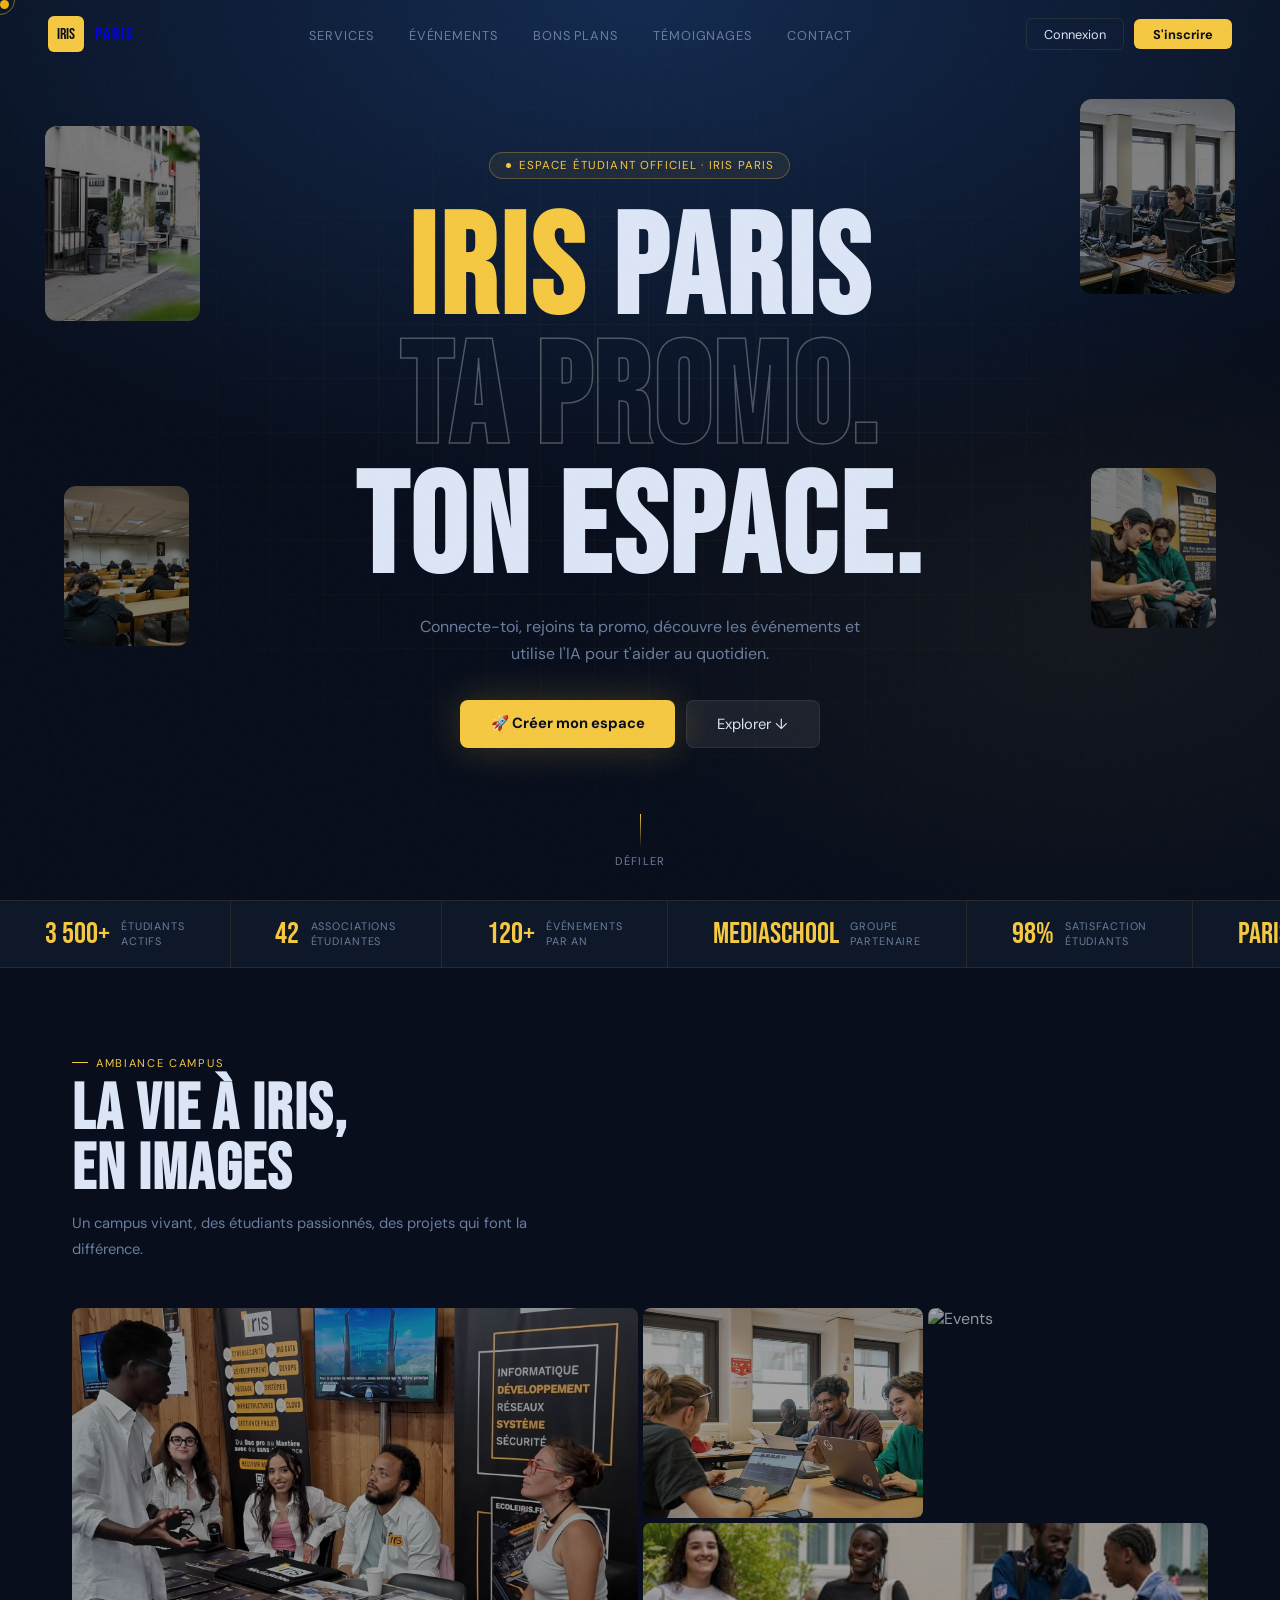
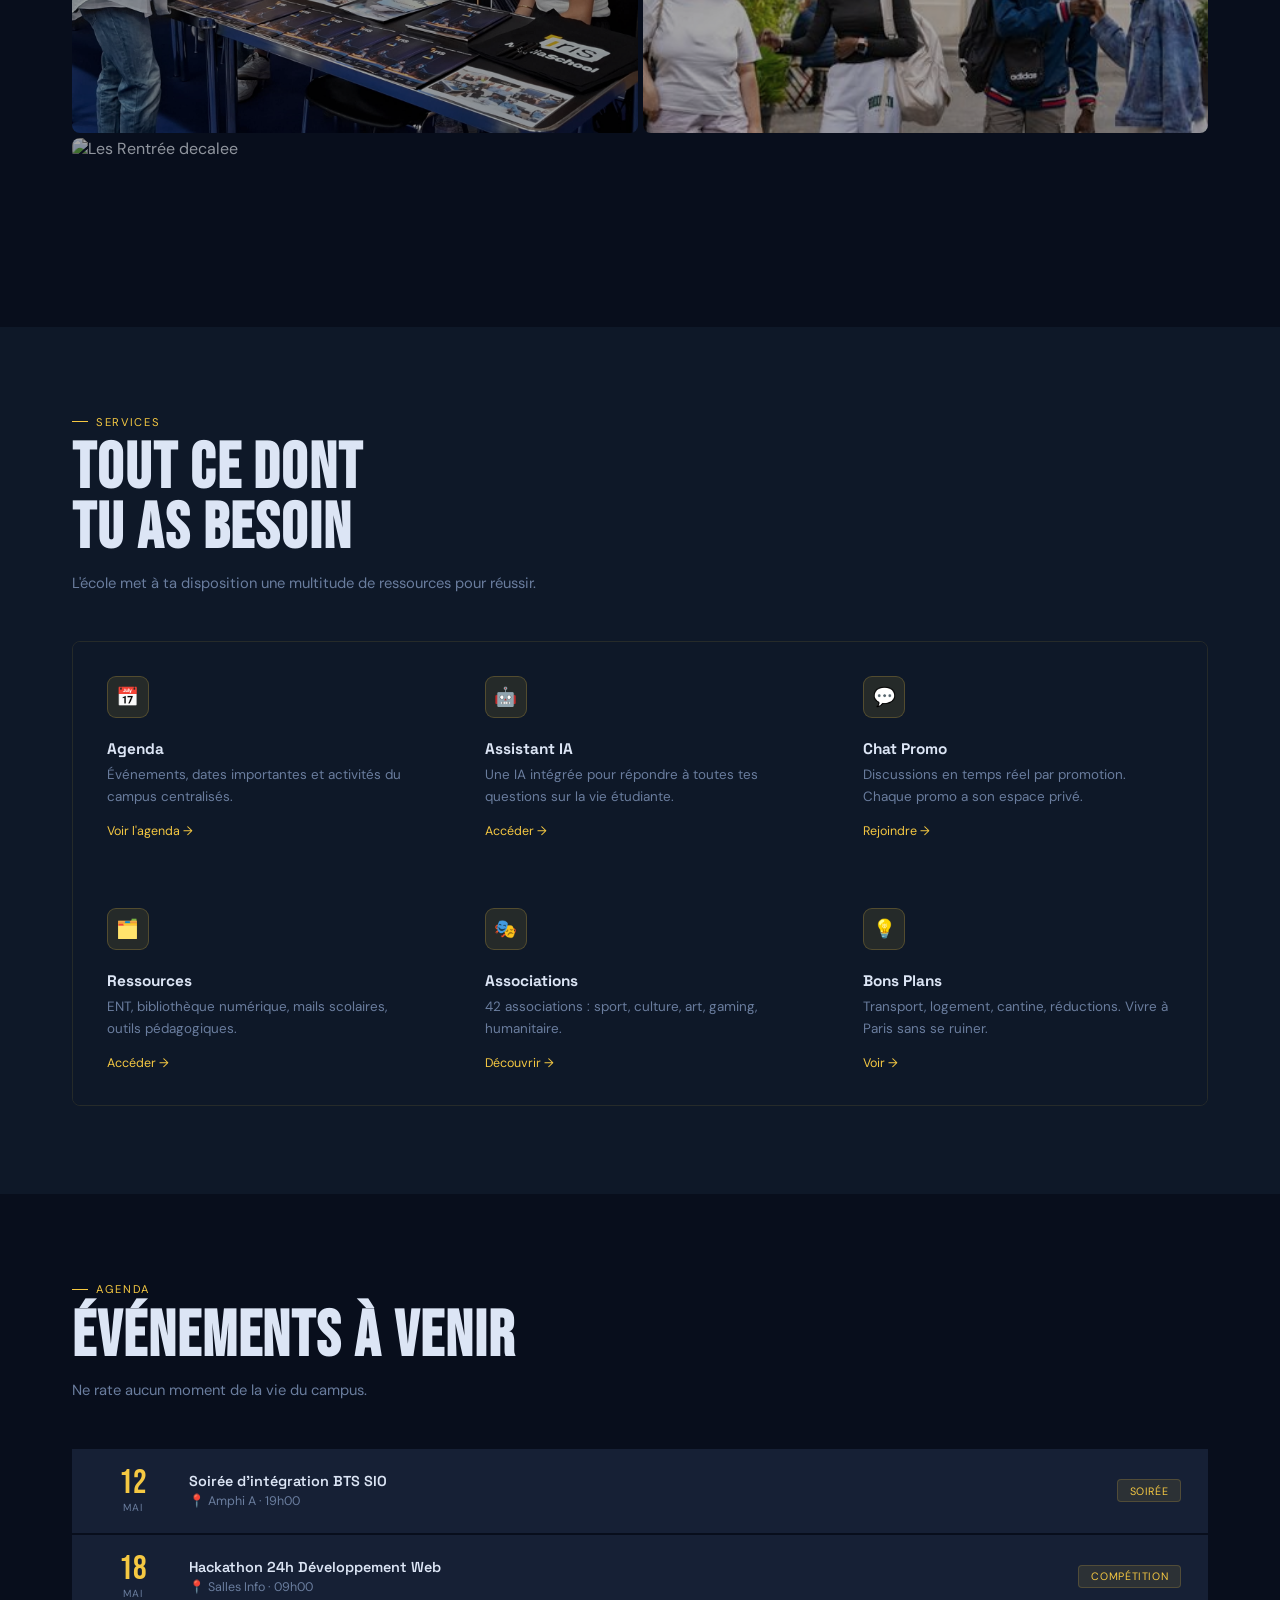
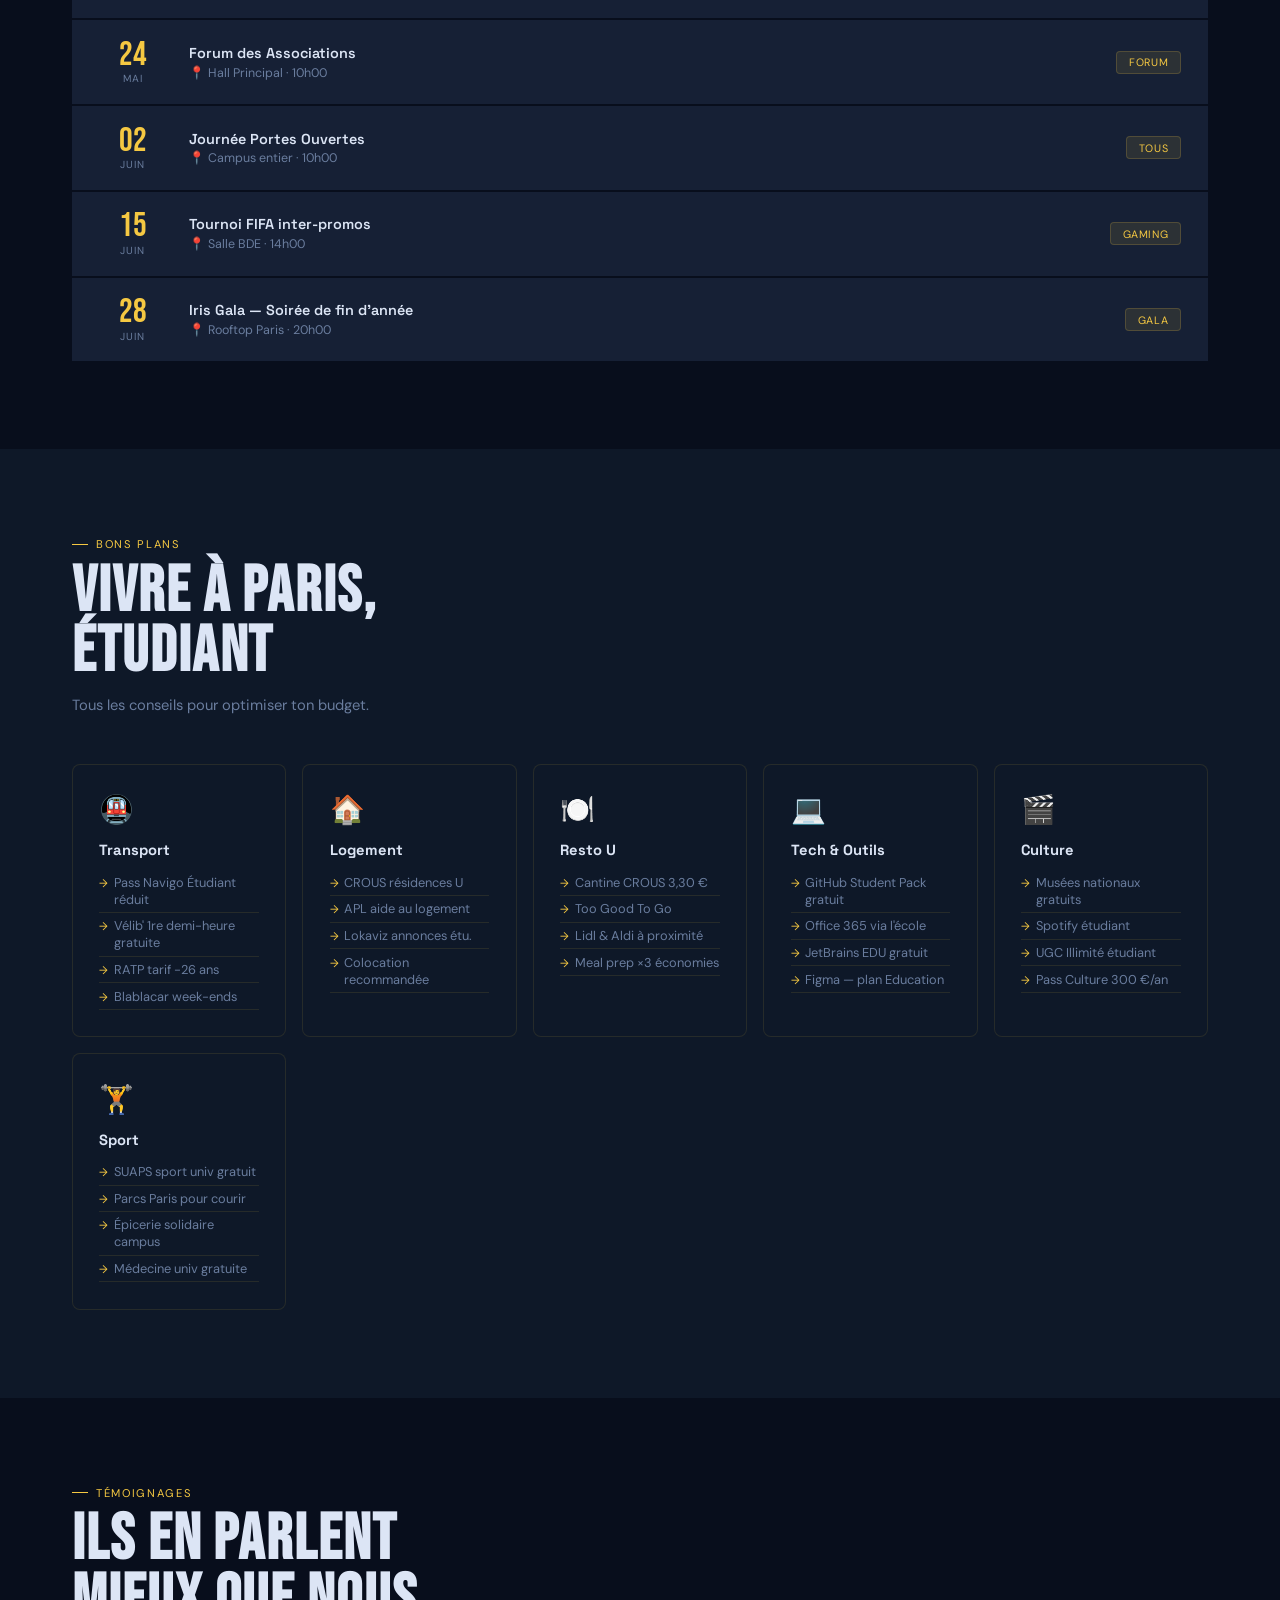
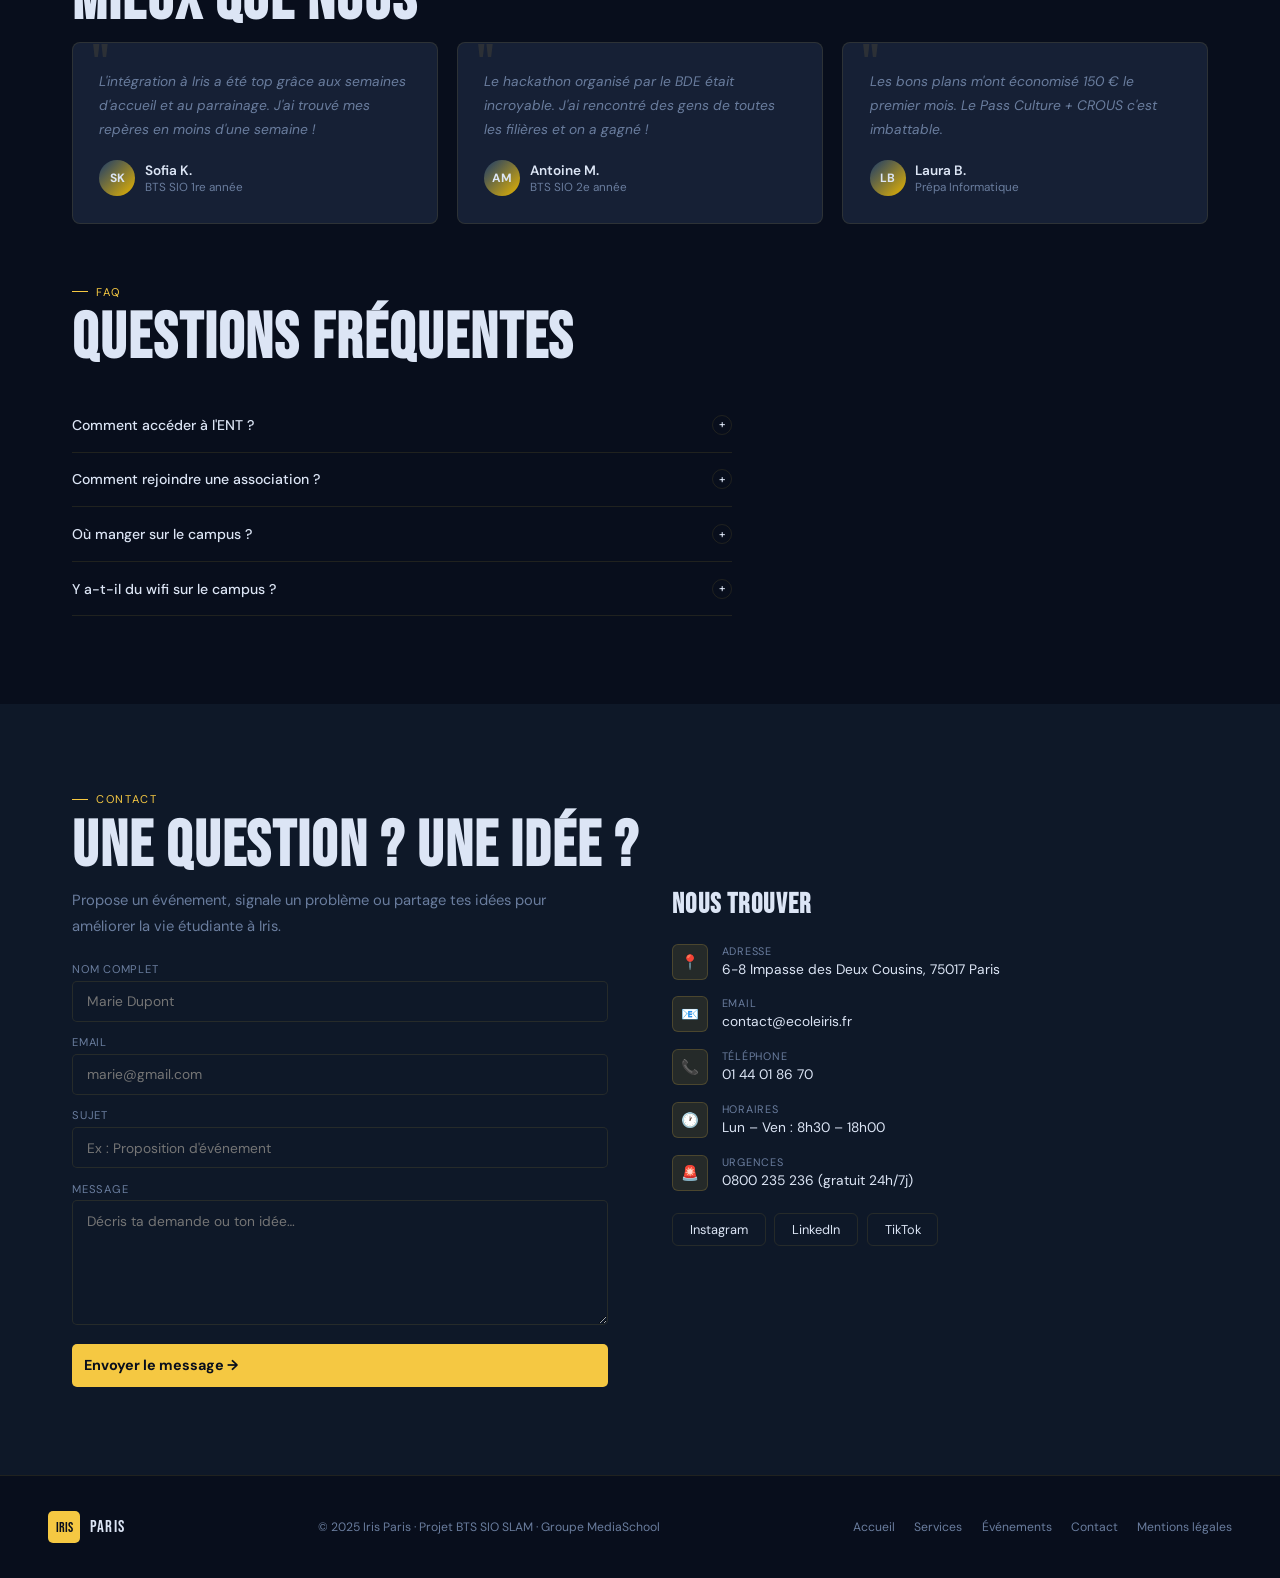
==== index.html @ 8892518f "Remove MSFT_CLIENT_ID from configuration Removed Microsoft client ID placeholder from configuration." ====
<!DOCTYPE html>
<html lang="fr" data-theme="dark" data-accent="gold">
<head>
<meta charset="UTF-8">
<meta name="viewport" content="width=device-width, initial-scale=1.0">
<title>Iris Paris — Espace Étudiant</title>

<!-- ════════════════════════════════════════════════════════ -->
<script>
const CFG = {
  GOOGLE_CLIENT_ID: "1078633759355-s6viom7b660f0in755erpadkfg4p4mt0.apps.googleusercontent.com",
  MSFT_CLIENT_ID:   "",
  FB_API_KEY:       "AIzaSyCEMsVLWTDFHQB6dtDYm2qC1K3Q6XdFkd0",
  FB_AUTH_DOMAIN:   "iris-paris-hub.firebaseapp.com",
  FB_DB_URL:        "https://iris-paris-hub-default-rtdb.europe-west1.firebasedatabase.app",
  FB_PROJECT_ID:    "iris-paris-hub",
  FB_APP_ID:        "1:199364662600:web:6777f655a6bdda31c34f7d",
  CONTACT_EMAIL:    "marcdmr79@gmail.com",    // ← destinataire du formulaire de contact
  ANTHROPIC_KEY:    "",                        // ← clé API Claude (optionnel, pour l'IA)
};
</script>

<!-- ════ POLICES ════ -->
<link rel="preconnect" href="https://fonts.googleapis.com">
<link href="https://fonts.googleapis.com/css2?family=DM+Sans:ital,wght@0,300;0,400;0,500;0,700;1,400&family=Bebas+Neue&family=Space+Grotesk:wght@400;500;700&display=swap" rel="stylesheet">

<!-- ════ LIBRAIRIES TIERCES ════ -->
<!-- Google Identity Services : connexion Google OAuth réelle -->
<script src="https://accounts.google.com/gsi/client" async defer></script>
<!-- Microsoft MSAL : connexion Microsoft / MediaSchool réelle -->
<script src="https://cdn.jsdelivr.net/npm/@azure/msal-browser@3.27.0/lib/msal-browser.min.js"></script>

<!-- ════ FIREBASE — Chat temps réel ════
  On importe Firebase en module ES6.
  Si FB_DB_URL n'est pas configuré, le chat bascule
  automatiquement sur localStorage (multi-onglets). -->
<script type="module">
import { initializeApp }   from "https://www.gstatic.com/firebasejs/11.0.2/firebase-app.js";
import { getDatabase, ref, push, onValue, serverTimestamp, query, limitToLast, orderByChild }
                           from "https://www.gstatic.com/firebasejs/11.0.2/firebase-database.js";
try {
  const app = initializeApp({
    apiKey: CFG.FB_API_KEY, authDomain: CFG.FB_AUTH_DOMAIN,
    databaseURL: CFG.FB_DB_URL, projectId: CFG.FB_PROJECT_ID, appId: CFG.FB_APP_ID,
  });
  const db = getDatabase(app);
  // Exposer les fonctions Firebase au JS global (non-module)
  window._fbReady = true;
  window._fbPush  = (room, data) => push(ref(db, `chat/${room}`), { ...data, ts: serverTimestamp() });
  window._fbListen = (room, cb) => {
    const q = query(ref(db, `chat/${room}`), orderByChild('ts'), limitToLast(80));
    onValue(q, snap => { const msgs=[]; snap.forEach(c=>msgs.push({id:c.key,...c.val()})); cb(msgs); });
  };
} catch(e) {
  // Firebase non configuré → mode local silencieux
  window._fbReady = false;
}
</script>

<style>
/* ══════════════════════════════════════════════════════════
   VARIABLES CSS — Système de thèmes
   data-theme="dark|light"  sur <html>
   data-accent="gold|blue|teal" sur <html>
══════════════════════════════════════════════════════════ */
:root {
  /* Couleurs de structure (thème sombre par défaut — couleurs Iris) */
  --bg:    #080E1C;  /* Fond principal   */
  --bg2:   #0E1828;  /* Fond cartes      */
  --bg3:   #162035;  /* Fond inputs      */
  --bg4:   #1D2A42;  /* Hover léger      */
  --blue:  #1A3A6B;  /* Bleu Iris        */
  --text:  #DCE5F5;  /* Texte principal  */
  --muted: #6A7D9E;  /* Texte secondaire */
  --bord:  rgba(245,200,66,.1);   /* Bordure discrète */
  --bord2: rgba(245,200,66,.22);  /* Bordure active   */
  --glass: rgba(255,255,255,.035);
  --gl2:   rgba(255,255,255,.07);
  --red:   #F04444;
  --green: #29C76F;
  --R:     8px;  /* border-radius standard */
  /* Accent selon data-accent */
  --ac:   #F5C842;   /* or  */
  --ac2:  #E8B500;   /* or foncé */
  --acl:  #FDE97A;   /* or clair */
}
/* Thème clair */
[data-theme="light"] {
  --bg:    #F5F7FC;
  --bg2:   #FFFFFF;
  --bg3:   #EEF1F8;
  --bg4:   #E4E8F3;
  --blue:  #2A5BA5;
  --text:  #1A2340;
  --muted: #6B7594;
  --bord:  rgba(42,91,165,.12);
  --bord2: rgba(42,91,165,.28);
  --glass: rgba(0,0,0,.03);
  --gl2:   rgba(0,0,0,.06);
}
/* Accent bleu */
[data-accent="blue"]  { --ac:#378ADD; --ac2:#185FA5; --acl:#85B7EB; }
/* Accent teal */
[data-accent="teal"]  { --ac:#1D9E75; --ac2:#0F6E56; --acl:#5DCAA5; }

/* ── Reset & base ── */
*, *::before, *::after { margin:0; padding:0; box-sizing:border-box; }
html { scroll-behavior:smooth; }
body { font-family:'DM Sans',sans-serif; background:var(--bg); color:var(--text);
       overflow-x:hidden; cursor:none; transition:background .35s, color .35s; }

/* ── Curseur personnalisé ── */
#cur  { width:9px; height:9px; background:var(--ac); border-radius:50%;
        position:fixed; top:0; left:0; pointer-events:none; z-index:9999; mix-blend-mode:difference; }
#curR { width:30px; height:30px; border:1px solid rgba(245,200,66,.45); border-radius:50%;
        position:fixed; top:0; left:0; pointer-events:none; z-index:9998;
        transition:transform .35s cubic-bezier(.23,1,.32,1); }

/* ── Overlay bruit de fond (effet texture) ── */
body::after { content:''; position:fixed; inset:0; opacity:.5; pointer-events:none; z-index:9990;
  background:url("data:image/svg+xml,%3Csvg viewBox='0 0 256 256' xmlns='http://www.w3.org/2000/svg'%3E%3Cfilter id='n'%3E%3CfeTurbulence type='fractalNoise' baseFrequency='.85' numOctaves='4' stitchTiles='stitch'/%3E%3C/filter%3E%3Crect width='100%25' height='100%25' filter='url(%23n)' opacity='.022'/%3E%3C/svg%3E"); }

/* ── Loader de démarrage ── */
#loader { position:fixed; inset:0; background:var(--bg); z-index:8500;
  display:flex; flex-direction:column; align-items:center; justify-content:center; gap:1.5rem;
  transition:opacity .5s, visibility .5s; }
#loader.out { opacity:0; visibility:hidden; }
.ld-brand { display:flex; align-items:center; gap:.85rem; }
.ld-box  { width:52px; height:52px; background:var(--ac); border-radius:10px;
  display:flex; align-items:center; justify-content:center;
  font-family:'Bebas Neue',sans-serif; font-size:1.5rem; color:var(--bg); letter-spacing:.04em; }
.ld-name { font-family:'Bebas Neue',sans-serif; font-size:2.2rem; letter-spacing:.1em; }
.ld-bar  { width:200px; height:2px; background:rgba(255,255,255,.08); border-radius:2px; overflow:hidden; }
.ld-fill { height:100%; background:linear-gradient(90deg,var(--ac2),var(--acl)); border-radius:2px; width:0; }
.ld-pct  { font-size:.72rem; color:var(--muted); letter-spacing:.1em; }

/* ── Toast (notification temporaire en bas à droite) ── */
#toast { position:fixed; bottom:1.75rem; right:1.75rem; background:var(--bg2);
  border:1px solid var(--bord2); border-radius:var(--R); padding:.8rem 1.2rem;
  font-size:.84rem; z-index:9500; transform:translateY(16px); opacity:0;
  transition:all .3s; pointer-events:none; max-width:320px; line-height:1.4; }
#toast.show { opacity:1; transform:translateY(0); }

/* ── Navigation fixe ── */
nav { position:fixed; top:0; left:0; right:0; z-index:400;
  padding:1rem 3rem; display:flex; align-items:center; justify-content:space-between;
  transition:background .35s, border-color .35s; border-bottom:1px solid transparent; }
nav.scrolled { background:rgba(8,14,28,.92); backdrop-filter:blur(20px); border-color:var(--bord); }
[data-theme="light"] nav.scrolled { background:rgba(245,247,252,.92); }
.nav-brand { display:flex; align-items:center; gap:.7rem; text-decoration:none; }
.nav-logo  { width:36px; height:36px; background:var(--ac); border-radius:6px;
  display:flex; align-items:center; justify-content:center;
  font-family:'Bebas Neue',sans-serif; font-size:1rem; color:var(--bg); transition:transform .2s; }
.nav-brand:hover .nav-logo { transform:rotate(-4deg) scale(1.08); }
.nav-school { font-family:'Bebas Neue',sans-serif; font-size:1.15rem; letter-spacing:.1em; }
.nav-links  { display:flex; gap:2.2rem; list-style:none; }
.nav-links a { font-size:.8rem; letter-spacing:.07em; text-transform:uppercase; color:var(--muted);
  text-decoration:none; transition:color .2s; position:relative; }
.nav-links a::after { content:''; position:absolute; bottom:-3px; left:0; right:0;
  height:1px; background:var(--ac); transform:scaleX(0); transition:transform .25s; }
.nav-links a:hover { color:var(--text); }
.nav-links a:hover::after { transform:scaleX(1); }
.nav-acts { display:flex; gap:.6rem; align-items:center; }

/* ── Boutons réutilisables ── */
.btn-ghost { padding:.42rem 1.05rem; border:1px solid var(--bord); border-radius:6px;
  background:transparent; color:var(--text); font-size:.8rem; cursor:none; transition:all .22s;
  text-decoration:none; font-family:'DM Sans',sans-serif; display:inline-flex; align-items:center; gap:.35rem; }
.btn-ghost:hover { border-color:var(--ac); color:var(--ac); }
.btn-ac { padding:.42rem 1.2rem; border-radius:6px; background:var(--ac); color:var(--bg);
  font-size:.8rem; font-weight:700; border:none; cursor:none; transition:all .22s;
  text-decoration:none; font-family:'DM Sans',sans-serif; display:inline-flex; align-items:center; }
.btn-ac:hover { background:var(--acl); transform:translateY(-1px); }
.burger { display:none; flex-direction:column; gap:4px; cursor:none; background:none; border:none; }
.burger span { width:22px; height:1.5px; background:var(--text); display:block; transition:.3s; }

/* ── Menu mobile (hamburger) ── */
.mob-menu { position:fixed; inset:0; background:var(--bg2); z-index:300;
  display:flex; flex-direction:column; align-items:center; justify-content:center; gap:1.8rem;
  transform:translateX(100%); transition:transform .4s cubic-bezier(.23,1,.32,1); }
.mob-menu.open { transform:translateX(0); }
.mob-menu a { font-family:'Bebas Neue',sans-serif; font-size:2.5rem; letter-spacing:.05em;
  text-decoration:none; color:var(--text); transition:color .2s; }
.mob-menu a:hover { color:var(--ac); }

/* ════════════════════════════════════════════
   HERO — Section d'accueil principale
════════════════════════════════════════════ */
#hero { min-height:100vh; display:flex; align-items:center; justify-content:center;
  text-align:center; position:relative; overflow:hidden; padding:0 2rem; }
.hero-bg { position:absolute; inset:0;
  background:radial-gradient(ellipse 70% 55% at 50% 0%, rgba(26,58,107,.65), transparent),
             radial-gradient(ellipse 40% 35% at 85% 70%, rgba(245,200,66,.05), transparent); }
.hero-grid { position:absolute; inset:0;
  background-image:linear-gradient(rgba(245,200,66,.035) 1px,transparent 1px),
                   linear-gradient(90deg,rgba(245,200,66,.035) 1px,transparent 1px);
  background-size:54px 54px;
  mask-image:radial-gradient(ellipse at center,black 25%,transparent 72%); }
/* Photos décoratives flottantes (coins) */
.hero-fp { position:absolute; inset:0; pointer-events:none; overflow:hidden; }
.hp { position:absolute; border-radius:12px; overflow:hidden; opacity:0; animation:fadeUp .9s ease forwards; }
.hp img { width:100%; height:100%; object-fit:cover; filter:brightness(.5) saturate(.75); }
.hp-1{width:155px;height:195px;top:14%;left:3.5%;transform:rotate(-4deg);animation-delay:.5s}
.hp-2{width:125px;height:160px;top:54%;left:5%;transform:rotate(3deg);animation-delay:.7s}
.hp-3{width:155px;height:195px;top:11%;right:3.5%;transform:rotate(4deg);animation-delay:.6s}
.hp-4{width:125px;height:160px;top:52%;right:5%;transform:rotate(-3deg);animation-delay:.8s}
.hero-inner { position:relative; z-index:2; }
.hero-badge { display:inline-flex; align-items:center; gap:.5rem; padding:.33rem .95rem;
  border:1px solid rgba(245,200,66,.28); border-radius:100px; font-size:.72rem; letter-spacing:.1em;
  text-transform:uppercase; color:var(--ac); background:rgba(245,200,66,.07); margin-bottom:1.7rem;
  animation:fadeUp .7s ease both; }
.hb-dot { width:5px; height:5px; border-radius:50%; background:var(--ac); animation:blink 2s infinite; }
@keyframes blink { 0%,100%{opacity:1}50%{opacity:.2} }
/* Titre Bebas Neue géant */
h1.ht { font-family:'Bebas Neue',sans-serif; font-size:clamp(4.5rem,11vw,9.5rem);
  line-height:.92; letter-spacing:.025em; color:var(--text); margin-bottom:1.1rem;
  animation:fadeUp .7s .12s ease both; }
h1.ht .gold    { color:var(--ac); }
h1.ht .outline { -webkit-text-stroke:1.5px rgba(255,255,255,.28); color:transparent; }
.hero-sub { font-size:1rem; color:var(--muted); max-width:460px; margin:0 auto 2rem;
  line-height:1.72; animation:fadeUp .7s .24s ease both; }
.hero-ctas { display:flex; gap:.7rem; justify-content:center; flex-wrap:wrap;
  animation:fadeUp .7s .36s ease both; }
.hc-main { padding:.82rem 1.9rem; border-radius:var(--R); background:var(--ac); color:var(--bg);
  font-weight:700; font-size:.92rem; border:none; cursor:none; transition:all .28s;
  text-decoration:none; font-family:'DM Sans',sans-serif; box-shadow:0 0 38px rgba(245,200,66,.22); }
.hc-main:hover { background:var(--acl); transform:translateY(-2px); box-shadow:0 0 55px rgba(245,200,66,.38); }
.hc-sec  { padding:.82rem 1.9rem; border-radius:var(--R); background:var(--gl2);
  border:1px solid var(--gl2); color:var(--text); font-size:.92rem; cursor:none;
  transition:all .28s; text-decoration:none; font-family:'DM Sans',sans-serif; backdrop-filter:blur(8px); }
.hc-sec:hover { border-color:var(--ac); color:var(--ac); transform:translateY(-2px); }
/* Indicateur de défilement animé */
.scroll-hint { position:absolute; bottom:2rem; display:flex; flex-direction:column;
  align-items:center; gap:.4rem; color:var(--muted); font-size:.7rem; letter-spacing:.1em;
  text-transform:uppercase; animation:fadeUp 1s .9s ease both; }
.sh-line { width:1px; height:34px; background:linear-gradient(to bottom,var(--ac),transparent);
  animation:sline 2s infinite; }
@keyframes sline{0%{transform:scaleY(0);transform-origin:top}50%{transform:scaleY(1);transform-origin:top}51%{transform-origin:bottom}100%{transform:scaleY(0);transform-origin:bottom}}
@keyframes fadeUp{from{opacity:0;transform:translateY(22px)}to{opacity:1;transform:translateY(0)}}

/* ── Défilement de stats (marquee) ── */
.marq-wrap { border-top:1px solid var(--bord); border-bottom:1px solid var(--bord);
  background:var(--bg2); overflow:hidden; }
.marq-track { display:flex; animation:marq 24s linear infinite; }
.marq-track:hover { animation-play-state:paused; }
.mi { display:flex; align-items:center; gap:.7rem; padding:1.1rem 2.8rem;
  border-right:1px solid var(--bord); flex-shrink:0; white-space:nowrap; }
.mi-num   { font-family:'Bebas Neue',sans-serif; font-size:1.9rem; color:var(--ac); line-height:1; }
.mi-label { font-size:.68rem; text-transform:uppercase; letter-spacing:.08em; color:var(--muted); line-height:1.35; }
@keyframes marq { from{transform:translateX(0)} to{transform:translateX(-50%)} }

/* ════════════════════════════════════════════
   SECTIONS PUBLIQUES (landing page)
════════════════════════════════════════════ */
section { position:relative; }
.si { max-width:1200px; margin:0 auto; padding:5.5rem 2rem; }
.sl  { font-size:.7rem; letter-spacing:.15em; text-transform:uppercase; color:var(--ac);
  margin-bottom:.65rem; display:flex; align-items:center; gap:.5rem; }
.sl::before { content:''; width:16px; height:1px; background:var(--ac); }
h2.st { font-family:'Bebas Neue',sans-serif; font-size:clamp(2.5rem,5vw,4.2rem);
  letter-spacing:.03em; color:var(--text); line-height:.94; margin-bottom:.7rem; }
.sd { color:var(--muted); font-size:.92rem; line-height:1.75; max-width:510px; margin-bottom:2.8rem; }

/* Animation au scroll : les éléments apparaissent de bas en haut */
.reveal { opacity:0; transform:translateY(24px); transition:opacity .6s ease,transform .6s ease; }
.reveal.in { opacity:1; transform:none; }

/* ── Grille de photos (5 images en CSS Grid asymétrique) ── */
.photos-g { display:grid; grid-template-columns:repeat(4,1fr); grid-template-rows:210px 210px; gap:5px; margin-bottom:5rem; }
.pg { overflow:hidden; border-radius:var(--R); position:relative; }
.pg img { width:100%; height:100%; object-fit:cover; transition:transform .55s ease;
  filter:brightness(.65) saturate(.85); }
.pg:hover img { transform:scale(1.06); filter:brightness(.8) saturate(1); }
.pg:nth-child(1) { grid-column:span 2; grid-row:span 2; }  /* Grande photo en haut à gauche */
.pg:nth-child(4) { grid-column:span 2; }
.pg-ov { position:absolute; inset:0; background:linear-gradient(to top,rgba(8,14,28,.82),transparent);
  display:flex; align-items:flex-end; padding:.9rem; opacity:0; transition:opacity .3s; }
.pg:hover .pg-ov { opacity:1; }
.pg-ov span { font-size:.76rem; font-weight:500; color:var(--ac); }

/* ── Cards de services (grille 3×2) ── */
.cards-g { display:grid; grid-template-columns:repeat(3,1fr); gap:1px; border:1px solid var(--bord); border-radius:var(--R); overflow:hidden; }
.fc { background:var(--bg2); padding:2.1rem; position:relative; overflow:hidden; cursor:none; transition:background .28s; }
/* Effet de lumière qui suit la souris */
.fc::before { content:''; position:absolute; inset:0;
  background:radial-gradient(circle at var(--mx,50%) var(--my,50%),rgba(245,200,66,.07),transparent 52%);
  opacity:0; transition:opacity .4s; }
.fc:hover::before { opacity:1; }
.fc:hover { background:var(--bg3); }
.fc-ico   { width:42px; height:42px; border-radius:9px; background:rgba(245,200,66,.1);
  border:1px solid rgba(245,200,66,.22); display:flex; align-items:center; justify-content:center;
  font-size:1.15rem; margin-bottom:1.3rem; }
.fc-title { font-family:'Space Grotesk',sans-serif; font-weight:700; font-size:.96rem; margin-bottom:.4rem; }
.fc-desc  { font-size:.84rem; color:var(--muted); line-height:1.65; }
.fc-lnk   { display:inline-flex; align-items:center; gap:.3rem; margin-top:.9rem;
  font-size:.78rem; color:var(--ac); text-decoration:none; transition:gap .18s; }
.fc-lnk:hover { gap:.55rem; }

/* ── Liste d'événements ── */
.events-list { display:flex; flex-direction:column; gap:2px; }
.ev { display:grid; grid-template-columns:68px 1fr auto; align-items:center; gap:1.4rem;
  padding:1.1rem 1.6rem; background:var(--bg3); border:1px solid transparent; cursor:none; transition:all .28s; }
.ev:hover { border-color:var(--bord2); transform:translateX(4px); background:rgba(26,58,107,.22); }
.ev-day  { font-family:'Bebas Neue',sans-serif; font-size:2.1rem; color:var(--ac); line-height:1; text-align:center; }
.ev-mo   { font-size:.64rem; text-transform:uppercase; letter-spacing:.1em; color:var(--muted); text-align:center; }
.ev-title { font-family:'Space Grotesk',sans-serif; font-weight:600; font-size:.9rem; margin-bottom:.18rem; }
.ev-loc  { font-size:.78rem; color:var(--muted); }
.ev-badge { padding:.22rem .75rem; border-radius:4px; font-size:.67rem; letter-spacing:.06em;
  text-transform:uppercase; background:rgba(245,200,66,.1); color:var(--ac); border:1px solid rgba(245,200,66,.18); }

/* ── Bons plans (6 cartes) ── */
.plans-g { display:grid; grid-template-columns:repeat(auto-fit,minmax(195px,1fr)); gap:1rem; }
.pc { padding:1.65rem; background:var(--bg2); border:1px solid var(--bord);
  border-radius:var(--R); transition:transform .28s,border-color .28s; cursor:none; }
.pc:hover { transform:translateY(-4px); border-color:var(--bord2); }
.pc-e  { font-size:1.75rem; margin-bottom:.8rem; }
.pc-t  { font-family:'Space Grotesk',sans-serif; font-weight:700; margin-bottom:.65rem; font-size:.92rem; }
.pc-li { list-style:none; }
.pc-li li { font-size:.8rem; color:var(--muted); padding:.27rem 0;
  border-bottom:1px solid var(--bord); display:flex; gap:.35rem; }
.pc-li li::before { content:'→'; color:var(--ac); font-size:.7rem; margin-top:2px; }

/* ── Témoignages ── */
.tg { display:grid; grid-template-columns:repeat(auto-fit,minmax(275px,1fr)); gap:1.2rem; }
.tc { padding:1.65rem; background:var(--bg3); border:1px solid var(--bord);
  border-radius:var(--R); transition:transform .28s,border-color .28s; cursor:none; position:relative; }
.tc:hover { transform:translateY(-4px); border-color:var(--bord2); }
.tc-q  { font-size:3.5rem; font-family:'Bebas Neue',sans-serif; color:rgba(245,200,66,.1);
  position:absolute; top:-.2rem; left:1.1rem; line-height:1; }
.tc-txt { font-size:.86rem; color:var(--muted); line-height:1.75; margin-bottom:1.2rem; font-style:italic; }
.tc-au  { display:flex; align-items:center; gap:.6rem; }
.ta-av  { width:36px; height:36px; border-radius:50%;
  background:linear-gradient(135deg,var(--blue),var(--ac2));
  display:flex; align-items:center; justify-content:center; font-size:.75rem; font-weight:700; }
.ta-nm  { font-weight:600; font-size:.85rem; }
.ta-ro  { font-size:.73rem; color:var(--muted); }

/* ── FAQ (accordéon) ── */
.faq-l { max-width:660px; }
.fq    { border-bottom:1px solid var(--bord); }
.fq-q  { display:flex; justify-content:space-between; align-items:center; padding:1.05rem 0;
  font-size:.88rem; font-weight:500; cursor:none; transition:color .2s; }
.fq-q:hover { color:var(--ac); }
.fq-i  { width:20px; height:20px; border-radius:50%; border:1px solid var(--bord);
  display:flex; align-items:center; justify-content:center; font-size:.72rem;
  transition:transform .3s,background .3s,border-color .3s; flex-shrink:0; }
.fq.open .fq-i { transform:rotate(45deg); background:var(--ac); border-color:var(--ac); color:var(--bg); }
.fq-a  { font-size:.83rem; color:var(--muted); line-height:1.7; max-height:0; overflow:hidden;
  transition:max-height .38s ease, padding .38s; }
.fq.open .fq-a { max-height:200px; padding-bottom:1.05rem; }

/* ── Formulaire de contact ── */
.cg { display:grid; grid-template-columns:1fr 1fr; gap:4rem; align-items:start; }
.cf { display:flex; flex-direction:column; gap:.85rem; }
.ff label { font-size:.7rem; letter-spacing:.07em; text-transform:uppercase; color:var(--muted); display:block; margin-bottom:.3rem; }
.ff input,.ff textarea { width:100%; padding:.65rem .88rem;
  background:var(--bg2); border:1px solid var(--bord); border-radius:5px;
  color:var(--text); font-size:.86rem; font-family:'DM Sans',sans-serif; outline:none;
  transition:border-color .22s; }
.ff input:focus,.ff textarea:focus { border-color:var(--ac); }
.ff textarea { resize:vertical; min-height:125px; }
.ci h3 { font-family:'Bebas Neue',sans-serif; font-size:1.75rem; letter-spacing:.05em; margin-bottom:1.4rem; }
.ii { display:flex; gap:.85rem; align-items:flex-start; margin-bottom:1.05rem; }
.ii-ico { width:36px; height:36px; background:rgba(245,200,66,.1); border:1px solid rgba(245,200,66,.18);
  border-radius:6px; display:flex; align-items:center; justify-content:center; flex-shrink:0; font-size:.9rem; }
.ii small { font-size:.68rem; text-transform:uppercase; letter-spacing:.07em; color:var(--muted); display:block; }
.ii span  { font-size:.86rem; }

/* ── Footer ── */
footer { background:var(--bg); border-top:1px solid var(--bord);
  padding:2.2rem 3rem; display:flex; flex-wrap:wrap; gap:1rem;
  align-items:center; justify-content:space-between; }
.ft-brand { display:flex; align-items:center; gap:.6rem; }
.ft-logo  { width:32px; height:32px; background:var(--ac); border-radius:5px;
  display:flex; align-items:center; justify-content:center;
  font-family:'Bebas Neue',sans-serif; font-size:.9rem; color:var(--bg); }
.ft-name  { font-family:'Bebas Neue',sans-serif; letter-spacing:.08em; font-size:1.05rem; }
footer p  { font-size:.76rem; color:var(--muted); }
.ft-links { display:flex; gap:1.2rem; flex-wrap:wrap; }
.ft-links a { font-size:.76rem; color:var(--muted); text-decoration:none; transition:color .2s; }
.ft-links a:hover { color:var(--ac); }

/* ════════════════════════════════════════════
   MODAL D'AUTHENTIFICATION
════════════════════════════════════════════ */
.modal-ov { position:fixed; inset:0; background:rgba(5,9,18,.88); backdrop-filter:blur(22px);
  z-index:700; display:flex; align-items:center; justify-content:center;
  opacity:0; pointer-events:none; transition:opacity .32s; padding:1rem; }
.modal-ov.active { opacity:1; pointer-events:all; }
.modal { background:var(--bg2); border:1px solid var(--bord); width:min(488px,100%);
  border-radius:10px; position:relative; overflow:hidden;
  transform:translateY(26px) scale(.97); transition:transform .38s cubic-bezier(.23,1,.32,1); }
.modal-ov.active .modal { transform:none; }
/* Lueur décorative dorée en fond du modal */
.modal-glow { position:absolute; top:-110px; right:-110px; width:260px; height:260px;
  border-radius:50%; background:radial-gradient(circle,rgba(245,200,66,.1),transparent 65%); pointer-events:none; }
.modal-hd { padding:1.85rem 1.85rem 0; position:relative; }
.modal-brand { display:flex; align-items:center; gap:.55rem; margin-bottom:1.4rem; }
.modal-logo-b { width:30px; height:30px; background:var(--ac); border-radius:5px;
  display:flex; align-items:center; justify-content:center;
  font-family:'Bebas Neue',sans-serif; font-size:.88rem; color:var(--bg); }
.modal-sn { font-family:'Bebas Neue',sans-serif; font-size:.98rem; letter-spacing:.1em; }
.modal-close { position:absolute; top:1.1rem; right:1.1rem; width:26px; height:26px;
  border-radius:50%; background:var(--gl2); border:1px solid var(--bord);
  color:var(--muted); font-size:.8rem; cursor:none; display:flex; align-items:center; justify-content:center; transition:all .2s; }
.modal-close:hover { color:var(--text); }
.modal-ttl { font-family:'Bebas Neue',sans-serif; font-size:2.1rem; letter-spacing:.04em; margin-bottom:.2rem; }
.modal-sub { font-size:.82rem; color:var(--muted); }
/* Onglets Connexion / Inscription */
.modal-tabs { display:flex; gap:3px; margin:1.4rem 0 0; background:rgba(255,255,255,.03); padding:3px; border-radius:6px; }
.tab-b { flex:1; padding:.42rem; border-radius:5px; border:none; font-size:.8rem;
  font-family:'DM Sans',sans-serif; cursor:none; transition:all .28s; color:var(--muted); background:transparent; font-weight:500; }
.tab-b.act { background:var(--ac); color:var(--bg); font-weight:700; }
.modal-bd { padding:1.4rem 1.85rem 1.85rem; }
/* Boutons de connexion sociale (Google, Microsoft) */
.s-btn { width:100%; padding:.65rem; border:1px solid var(--bord); border-radius:5px;
  background:transparent; color:var(--text); font-size:.83rem; font-family:'DM Sans',sans-serif;
  cursor:none; transition:all .22s; display:flex; align-items:center; justify-content:center;
  gap:.5rem; margin-bottom:.5rem; }
.s-btn:hover { border-color:var(--bord2); background:var(--gl2); }
.s-btn svg { width:16px; height:16px; }
/* Séparateur "ou" */
.divider { text-align:center; color:var(--muted); font-size:.76rem; margin:.85rem 0; position:relative; }
.divider::before,.divider::after { content:''; position:absolute; top:50%; width:37%; height:1px; background:var(--bord); }
.divider::before{left:0} .divider::after{right:0}
/* Champs du formulaire d'auth */
.mff { margin-bottom:1.05rem; }
.mff label { font-size:.69rem; letter-spacing:.06em; text-transform:uppercase; color:var(--muted); display:block; margin-bottom:.3rem; }
.mff input,.mff select { width:100%; padding:.64rem .88rem;
  background:var(--bg3); border:1px solid var(--bord); border-radius:5px;
  color:var(--text); font-size:.86rem; font-family:'DM Sans',sans-serif; outline:none;
  transition:border-color .22s, box-shadow .22s; -webkit-appearance:none; }
.mff input:focus,.mff select:focus { border-color:var(--ac); box-shadow:0 0 0 3px rgba(245,200,66,.07); }
.pw-wrap { position:relative; }
.pw-wrap input { padding-right:2.7rem; }
.pw-tog { position:absolute; right:.7rem; top:50%; transform:translateY(-50%);
  background:none; border:none; color:var(--muted); cursor:none; font-size:.8rem; }
.mff-2 { display:grid; grid-template-columns:1fr 1fr; gap:.7rem; }
.ferr { color:var(--red); font-size:.73rem; margin-top:.28rem; display:none; }
/* Bouton de soumission du formulaire */
.btn-sub { width:100%; padding:.76rem; background:var(--ac); border:none; color:var(--bg);
  font-size:.9rem; font-family:'DM Sans',sans-serif; font-weight:700; border-radius:5px;
  cursor:none; transition:all .28s; margin-top:.6rem; }
.btn-sub:hover { background:var(--acl); transform:translateY(-1px); }
/* Écran de succès après inscription/connexion */
.suc-ov { display:none; text-align:center; padding:2.2rem; }
.suc-ico { font-size:2.4rem; margin-bottom:.65rem; }
.suc-ov h3 { font-family:'Bebas Neue',sans-serif; font-size:1.9rem; letter-spacing:.04em; margin-bottom:.3rem; }
.suc-ov p  { font-size:.86rem; color:var(--muted); }

/* ════════════════════════════════════════════
   DASHBOARD — Espace étudiant connecté
════════════════════════════════════════════ */
#dash { display:none; position:fixed; inset:0; background:var(--bg); z-index:600; overflow:hidden; }
/* Layout sidebar + contenu principal */
.dl  { display:grid; grid-template-columns:252px 1fr; height:100vh; }

/* ── Sidebar (navigation latérale) ── */
.ds  { background:var(--bg2); border-right:1px solid var(--bord);
  display:flex; flex-direction:column; padding:1.4rem 0; overflow-y:auto; }
.ds-brand { display:flex; align-items:center; gap:.65rem; padding:0 1.15rem 1.4rem;
  border-bottom:1px solid var(--bord); margin-bottom:.9rem; }
.ds-logo  { width:32px; height:32px; background:var(--ac); border-radius:6px;
  display:flex; align-items:center; justify-content:center;
  font-family:'Bebas Neue',sans-serif; font-size:.9rem; color:var(--bg); }
.ds-nm    { font-family:'Bebas Neue',sans-serif; font-size:1.05rem; letter-spacing:.08em; }
/* Widget utilisateur (avatar + nom + promo) */
.ds-user  { margin:0 .7rem .9rem; padding:.85rem; background:rgba(245,200,66,.06);
  border:1px solid rgba(245,200,66,.13); border-radius:var(--R); display:flex; align-items:center; gap:.6rem; cursor:none; }
.ds-user:hover { background:rgba(245,200,66,.1); }
.dua { width:38px; height:38px; border-radius:50%; object-fit:cover; border:2px solid var(--ac); flex-shrink:0; }
.du-name  { font-weight:600; font-size:.82rem; white-space:nowrap; overflow:hidden; text-overflow:ellipsis; }
.du-promo { font-size:.7rem; color:var(--ac); white-space:nowrap; overflow:hidden; text-overflow:ellipsis; }
/* Items de navigation de la sidebar */
.ds-sec   { padding:0 .7rem; margin-bottom:.4rem; }
.ds-lbl   { font-size:.63rem; letter-spacing:.12em; text-transform:uppercase; color:var(--muted); padding:.28rem .48rem; margin-bottom:.28rem; }
.dni { display:flex; align-items:center; gap:.65rem; padding:.65rem .85rem; border-radius:6px;
  cursor:none; transition:all .22s; font-size:.83rem; color:var(--muted); border:1px solid transparent; }
.dni:hover { background:var(--gl2); color:var(--text); }
.dni.active { background:rgba(245,200,66,.09); border-color:rgba(245,200,66,.18); color:var(--ac); font-weight:500; }
.dni-ico { font-size:.95rem; width:18px; text-align:center; }

/* ── Zone principale du dashboard ── */
.dm  { overflow-y:auto; display:flex; flex-direction:column; }
/* Barre supérieure sticky */
.dtb { padding:1.1rem 1.85rem; border-bottom:1px solid var(--bord);
  display:flex; align-items:center; justify-content:space-between;
  position:sticky; top:0; background:rgba(8,14,28,.93); backdrop-filter:blur(12px); z-index:10; }
[data-theme="light"] .dtb { background:rgba(245,247,252,.93); }
.dtb-ttl { font-family:'Space Grotesk',sans-serif; font-weight:700; font-size:1.05rem; }
.dc  { padding:1.85rem; flex:1; }
/* Panels : chaque écran du dashboard est un panel, un seul visible à la fois */
.panel   { display:none; }
.panel.active { display:block; }

/* ── Panel Home : stats + widgets ── */
.dw h2 { font-family:'Bebas Neue',sans-serif; font-size:2.3rem; letter-spacing:.04em; margin-bottom:.2rem; }
.dw h2 span { color:var(--ac); }
.dw p  { font-size:.85rem; color:var(--muted); }
.dst   { display:grid; grid-template-columns:repeat(4,1fr); gap:.9rem; margin:1.5rem 0 1.8rem; }
.dsc   { background:var(--bg2); border:1px solid var(--bord); border-radius:var(--R); padding:1rem; transition:border-color .22s; }
.dsc:hover { border-color:var(--bord2); }
.dsc-n { font-family:'Bebas Neue',sans-serif; font-size:1.9rem; color:var(--ac); line-height:1; margin-bottom:.15rem; }
.dsc-l { font-size:.68rem; text-transform:uppercase; letter-spacing:.06em; color:var(--muted); }
.dfeed { display:grid; grid-template-columns:1fr 1fr; gap:1.4rem; margin-bottom:1.4rem; }
.fcard { background:var(--bg2); border:1px solid var(--bord); border-radius:var(--R); overflow:hidden; }
.fcH   { padding:.9rem 1.15rem; border-bottom:1px solid var(--bord);
  display:flex; align-items:center; justify-content:space-between; }
.fcH-t { font-family:'Space Grotesk',sans-serif; font-weight:700; font-size:.85rem; }
.fcB   { padding:1.1rem; max-height:270px; overflow-y:auto; display:flex; flex-direction:column; gap:.65rem; }
.ai  { padding:.7rem; background:var(--bg3); border-radius:6px; }
.ai.pin { border-left:2px solid var(--ac); }
.ai-tag  { font-size:.72rem; color:var(--ac); margin-bottom:.18rem; }
.ai-ttl  { font-size:.83rem; font-weight:500; }
.ai-sub  { font-size:.75rem; color:var(--muted); margin-top:.15rem; }

/* ── Widget Météo ── */
.weather-widget { background:var(--bg2); border:1px solid var(--bord); border-radius:var(--R);
  padding:1.1rem 1.2rem; display:flex; align-items:center; gap:1rem; }
.w-ico { font-size:2.2rem; flex-shrink:0; }
.w-temp { font-family:'Bebas Neue',sans-serif; font-size:2rem; color:var(--ac); line-height:1; }
.w-desc { font-size:.78rem; color:var(--muted); }
.w-detail { font-size:.72rem; color:var(--muted); margin-top:.15rem; }

/* ── Widget Compte à rebours ── */
.countdown-widget { background:var(--bg2); border:1px solid var(--bord); border-radius:var(--R); padding:1.1rem 1.2rem; }
.cw-label { font-size:.72rem; text-transform:uppercase; letter-spacing:.08em; color:var(--muted); margin-bottom:.5rem; }
.cw-event { font-family:'Space Grotesk',sans-serif; font-weight:700; font-size:.9rem; margin-bottom:.6rem; }
.cw-grid  { display:flex; gap:.6rem; }
.cw-unit  { text-align:center; background:var(--bg3); border-radius:5px; padding:.4rem .6rem; min-width:42px; }
.cw-num   { font-family:'Bebas Neue',sans-serif; font-size:1.5rem; color:var(--ac); line-height:1; }
.cw-lbl   { font-size:.6rem; color:var(--muted); text-transform:uppercase; letter-spacing:.06em; }

/* ── Chat de promo ── */
.promo-lock { background:rgba(240,68,68,.08); border:1px solid rgba(240,68,68,.25);
  border-radius:6px; padding:.75rem 1rem; font-size:.82rem; color:var(--red); margin-bottom:1rem; display:none; }
.chat-wrap { background:var(--bg2); border:1px solid var(--bord); border-radius:var(--R); }
.chat-hd   { padding:.9rem 1.2rem; border-bottom:1px solid var(--bord);
  display:flex; align-items:center; justify-content:space-between; }
.chat-online { display:flex; align-items:center; gap:.4rem; font-size:.8rem; font-weight:500; }
.ch-dot { width:7px; height:7px; border-radius:50%; background:var(--green); }
/* Zone de messages scrollable */
.chat-msgs { height:360px; overflow-y:auto; display:flex; flex-direction:column; gap:.55rem; padding:1.1rem; }
.chat-msgs::-webkit-scrollbar { width:3px; }
.chat-msgs::-webkit-scrollbar-thumb { background:var(--bord); border-radius:3px; }
.chat-empty { margin:auto; text-align:center; color:var(--muted); font-size:.85rem; padding:2rem; }
/* Bulle de message individuelle */
.cmsg { display:flex; align-items:flex-start; gap:.55rem; position:relative; }
.cmsg.me { flex-direction:row-reverse; }
.cm-av { width:30px; height:30px; border-radius:50%; object-fit:cover; border:1px solid var(--bord); flex-shrink:0; }
.cm-body { max-width:78%; }
.cm-meta { display:flex; align-items:center; gap:.4rem; font-size:.68rem; color:var(--muted); margin-bottom:.2rem; }
.cmsg.me .cm-meta { justify-content:flex-end; }
.cm-name { font-weight:600; color:var(--text); }
.cm-bub  { padding:.55rem .85rem; border-radius:8px; font-size:.83rem; line-height:1.52; word-break:break-word; }
.cmsg.other .cm-bub { background:var(--bg3); border:1px solid var(--bord); border-radius:4px 8px 8px 8px; }
.cmsg.me    .cm-bub { background:rgba(245,200,66,.13); border:1px solid rgba(245,200,66,.22); border-radius:8px 4px 8px 8px; }
/* Réactions emoji sous les messages */
.msg-reactions { display:flex; flex-wrap:wrap; gap:3px; margin-top:3px; }
.react-pill { display:inline-flex; align-items:center; gap:2px; padding:1px 6px;
  background:var(--bg3); border:1px solid var(--bord); border-radius:100px;
  font-size:.72rem; cursor:none; transition:all .18s; }
.react-pill:hover { border-color:var(--ac); }
.react-pill.mine { background:rgba(245,200,66,.1); border-color:var(--bord2); }
/* Sélecteur d'emoji flottant */
.emoji-picker-wrap { position:absolute; bottom:100%; left:0; z-index:10; display:none; }
.cmsg.me .emoji-picker-wrap { left:auto; right:0; }
.emoji-picker { background:var(--bg2); border:1px solid var(--bord); border-radius:var(--R);
  padding:.4rem .5rem; display:flex; gap:.25rem; }
.e-btn { font-size:1.1rem; cursor:none; padding:.18rem; border-radius:4px; background:none; border:none; transition:transform .15s; }
.e-btn:hover { transform:scale(1.25); }
.cmsg:hover .react-trigger { opacity:1; }
.react-trigger { opacity:0; position:absolute; top:0; font-size:.8rem; cursor:none;
  background:var(--bg2); border:1px solid var(--bord); border-radius:100px;
  padding:.1rem .4rem; transition:opacity .2s; white-space:nowrap; }
.cmsg.other .react-trigger { right:-28px; }
.cmsg.me    .react-trigger { left:-28px; }
/* Barre d'envoi */
.chat-inp-row { display:flex; gap:.5rem; padding:.9rem 1.1rem; border-top:1px solid var(--bord); }
.chat-inp  { flex:1; padding:.55rem .88rem; background:var(--bg3); border:1px solid var(--bord);
  border-radius:6px; color:var(--text); font-family:'DM Sans',sans-serif; font-size:.83rem; outline:none; transition:border-color .22s; }
.chat-inp:focus { border-color:var(--ac); }
.chat-send { padding:.55rem 1rem; background:var(--ac); border:none; border-radius:6px;
  color:var(--bg); font-size:.82rem; font-weight:700; cursor:none; transition:all .2s; font-family:'DM Sans',sans-serif; }
.chat-send:hover { background:var(--acl); }

/* ── Assistant IA ── */
.ai-wrap { background:var(--bg2); border:1px solid var(--bord); border-radius:var(--R); padding:1.2rem; }
.ai-hd   { display:flex; align-items:center; gap:.7rem; margin-bottom:1.1rem;
  padding-bottom:.9rem; border-bottom:1px solid var(--bord); }
.ai-av-b { width:34px; height:34px; border-radius:50%; background:linear-gradient(135deg,var(--blue),var(--bg));
  border:2px solid var(--ac); display:flex; align-items:center; justify-content:center;
  font-size:.8rem; color:var(--ac); font-weight:700; }
.ai-status { display:flex; align-items:center; gap:.3rem; font-size:.72rem; color:var(--green); }
.ai-msgs { height:340px; overflow-y:auto; display:flex; flex-direction:column; gap:.7rem; margin-bottom:.9rem; }
.ai-msgs::-webkit-scrollbar { width:3px; }
.ai-msgs::-webkit-scrollbar-thumb { background:var(--bord); border-radius:3px; }
.ai-msg  { display:flex; gap:.55rem; align-items:flex-start; }
.ai-msg.user { flex-direction:row-reverse; }
.aim-av  { width:26px; height:26px; border-radius:50%; flex-shrink:0; display:flex; align-items:center; justify-content:center; font-size:.7rem; font-weight:700; }
.aim-av.bot  { background:linear-gradient(135deg,var(--blue),var(--bg)); border:1px solid var(--ac); color:var(--ac); }
.aim-av.user { background:linear-gradient(135deg,var(--blue),var(--ac2)); }
.aim-bub { padding:.55rem .85rem; border-radius:8px; font-size:.82rem; line-height:1.57; max-width:84%; }
.ai-msg.iris .aim-bub { background:var(--bg3); border:1px solid var(--bord); }
.ai-msg.user .aim-bub { background:rgba(245,200,66,.09); border:1px solid rgba(245,200,66,.18); }
/* Points de chargement (IA en train de répondre) */
.ai-dot  { width:5px; height:5px; border-radius:50%; background:var(--muted); display:inline-block; animation:dot .8s infinite; margin:0 1px; }
.ai-dot:nth-child(2){animation-delay:.2s} .ai-dot:nth-child(3){animation-delay:.4s}
@keyframes dot{0%,100%{transform:translateY(0)}50%{transform:translateY(-4px)}}
.ai-sugs { display:flex; flex-wrap:wrap; gap:.35rem; margin-bottom:.65rem; }
.ai-sug  { padding:.28rem .65rem; border:1px solid var(--bord); border-radius:100px; font-size:.7rem;
  cursor:none; background:transparent; color:var(--muted); transition:all .2s; font-family:'DM Sans',sans-serif; }
.ai-sug:hover { border-color:var(--ac); color:var(--ac); }
.ai-inp-row { display:flex; gap:.5rem; }
.ai-inp  { flex:1; padding:.55rem .88rem; background:var(--bg3); border:1px solid var(--bord);
  border-radius:6px; color:var(--text); font-family:'DM Sans',sans-serif; font-size:.82rem; outline:none; transition:border-color .22s; }
.ai-inp:focus { border-color:var(--ac); }
.ai-send { padding:.55rem .95rem; background:var(--blue); border:1px solid rgba(245,200,66,.28);
  border-radius:6px; color:var(--ac); font-size:.8rem; font-weight:600; cursor:none; transition:all .2s; font-family:'DM Sans',sans-serif; }
.ai-send:hover { border-color:var(--ac); }

/* ── Events (cartes) ── */
.evg { display:grid; grid-template-columns:repeat(auto-fill,minmax(270px,1fr)); gap:1rem; }
.evc { background:var(--bg3); border:1px solid var(--bord); border-radius:var(--R); overflow:hidden; cursor:none; transition:all .28s; }
.evc:hover { transform:translateY(-3px); border-color:var(--bord2); }
.evc-img { height:135px; overflow:hidden; }
.evc-img img { width:100%; height:100%; object-fit:cover; filter:brightness(.58); transition:transform .4s; }
.evc:hover .evc-img img { transform:scale(1.05); }
.evc-bdy { padding:1rem; }
.evc-date { font-size:.7rem; color:var(--ac); letter-spacing:.06em; text-transform:uppercase; margin-bottom:.25rem; }
.evc-ttl  { font-family:'Space Grotesk',sans-serif; font-weight:700; font-size:.9rem; margin-bottom:.22rem; }
.evc-loc  { font-size:.76rem; color:var(--muted); }
.evc-ft   { padding:.65rem 1rem; border-top:1px solid var(--bord); display:flex; justify-content:space-between; align-items:center; }
.ev-att   { padding:.28rem .75rem; border-radius:5px; font-size:.72rem; cursor:none;
  font-family:'DM Sans',sans-serif; font-weight:600; transition:all .2s; }
.ev-att.go   { background:rgba(245,200,66,.12); color:var(--ac); border:1px solid rgba(245,200,66,.22); }
.ev-att.go:hover { background:var(--ac); color:var(--bg); }
.ev-att.done { background:rgba(41,199,111,.1); color:var(--green); border:1px solid rgba(41,199,111,.2); }

/* ── Profil ── */
.prof-hd  { display:flex; align-items:center; gap:1.4rem; padding:1.4rem;
  background:var(--bg2); border:1px solid var(--bord); border-radius:var(--R); margin-bottom:1.4rem; }
.prof-av  { width:70px; height:70px; border-radius:50%; object-fit:cover; border:3px solid var(--ac); flex-shrink:0; }
.prof-nm  { font-family:'Bebas Neue',sans-serif; font-size:1.75rem; letter-spacing:.04em; margin-bottom:.1rem; }
.prof-bdg { display:inline-flex; align-items:center; gap:.3rem; padding:.18rem .65rem; border-radius:100px;
  background:rgba(245,200,66,.09); border:1px solid rgba(245,200,66,.22); font-size:.7rem; color:var(--ac); }
.prof-sts { display:grid; grid-template-columns:repeat(3,1fr); gap:1rem; margin-bottom:1.4rem; }
.ps-card  { background:var(--bg2); border:1px solid var(--bord); border-radius:var(--R); padding:.95rem; text-align:center; }
.ps-n { font-family:'Bebas Neue',sans-serif; font-size:1.85rem; color:var(--ac); line-height:1; }
.ps-l { font-size:.68rem; text-transform:uppercase; letter-spacing:.06em; color:var(--muted); }
.prof-ed  { background:var(--bg2); border:1px solid var(--bord); border-radius:var(--R); padding:1.4rem; }
.prof-ed h3 { font-family:'Space Grotesk',sans-serif; font-weight:700; margin-bottom:1.15rem; font-size:.92rem; }
/* Sélecteur d'avatars par défaut */
.av-picker { display:flex; flex-wrap:wrap; gap:.6rem; margin-bottom:1rem; }
.av-opt { width:52px; height:52px; border-radius:50%; border:2px solid transparent;
  cursor:none; overflow:hidden; transition:all .22s; object-fit:cover; }
.av-opt:hover { border-color:var(--ac); transform:scale(1.06); }
.av-opt.sel   { border-color:var(--ac); box-shadow:0 0 0 3px rgba(245,200,66,.25); }
.av-upload-btn { width:52px; height:52px; border-radius:50%; border:1px dashed var(--bord2);
  background:var(--bg3); display:flex; align-items:center; justify-content:center;
  cursor:none; font-size:1.3rem; transition:all .22s; }
.av-upload-btn:hover { border-color:var(--ac); background:rgba(245,200,66,.06); }
/* Sélecteur de thème */
.theme-grid { display:grid; grid-template-columns:repeat(3,1fr); gap:.6rem; margin-bottom:1rem; }
.theme-opt { padding:.5rem; border:1px solid var(--bord); border-radius:5px; cursor:none; transition:all .2s; text-align:center; font-size:.78rem; }
.theme-opt:hover { border-color:var(--ac); }
.theme-opt.sel { border-color:var(--ac); background:rgba(245,200,66,.08); color:var(--ac); }
.accent-grid { display:flex; gap:.5rem; margin-bottom:1.2rem; }
.accent-dot  { width:28px; height:28px; border-radius:50%; cursor:none; border:2px solid transparent; transition:all .2s; }
.accent-dot:hover  { transform:scale(1.12); }
.accent-dot.sel    { border-color:var(--text); box-shadow:0 0 0 3px rgba(255,255,255,.15); }
.pfg { display:grid; grid-template-columns:1fr 1fr; gap:.9rem; }

/* ── Notifications ── */
.notif-l { display:flex; flex-direction:column; gap:.45rem; }
.nitem { display:flex; align-items:flex-start; gap:.7rem; padding:.85rem .95rem;
  background:var(--bg3); border:1px solid var(--bord); border-radius:6px; transition:border-color .2s; }
.nitem.unread { border-left:2px solid var(--ac); background:rgba(245,200,66,.02); }
.ndot { width:6px; height:6px; border-radius:50%; background:var(--ac); flex-shrink:0; margin-top:5px; }
.ndot.read { background:var(--muted); }
.ntxt { font-size:.81rem; line-height:1.5; }
.ntime { font-size:.7rem; color:var(--muted); margin-top:.12rem; }

/* ── Quiz étudiants ── */
.quiz-wrap { background:var(--bg2); border:1px solid var(--bord); border-radius:var(--R); padding:1.5rem; }
.quiz-q  { font-family:'Space Grotesk',sans-serif; font-weight:600; font-size:1rem; margin-bottom:1.2rem; line-height:1.5; }
.quiz-opts { display:flex; flex-direction:column; gap:.6rem; margin-bottom:1.2rem; }
.qopt { padding:.75rem 1rem; border:1px solid var(--bord); border-radius:6px; background:var(--bg3);
  cursor:none; font-size:.88rem; transition:all .22s; text-align:left; font-family:'DM Sans',sans-serif; color:var(--text); }
.qopt:hover { border-color:var(--bord2); background:var(--bg4); }
.qopt.correct { border-color:var(--green); background:rgba(41,199,111,.1); color:var(--green); }
.qopt.wrong   { border-color:var(--red);   background:rgba(240,68,68,.1);  color:var(--red); }
.quiz-info { font-size:.8rem; color:var(--muted); }
.quiz-score { font-family:'Bebas Neue',sans-serif; font-size:1.6rem; color:var(--ac); }
.quiz-progress { height:3px; background:var(--bord); border-radius:2px; margin-bottom:1.2rem; overflow:hidden; }
.quiz-bar { height:100%; background:var(--ac); border-radius:2px; transition:width .4s; }

/* ── Responsive ── */
@media(max-width:1100px){ .dst{grid-template-columns:repeat(2,1fr)} .dfeed{grid-template-columns:1fr} }
@media(max-width:900px){
  nav{padding:.85rem 1.25rem} .nav-links{display:none} .burger{display:flex}
  .cg{grid-template-columns:1fr;gap:2rem} .cards-g{grid-template-columns:1fr}
  .photos-g{grid-template-columns:1fr 1fr;grid-template-rows:auto}
  .pg:nth-child(1){grid-column:span 2} .ev{grid-template-columns:60px 1fr} .ev-badge{display:none}
  .dl{grid-template-columns:1fr} .ds{display:none}
}
@media(max-width:600px){ .si{padding:3.8rem 1.1rem} .hp-1,.hp-2,.hp-3,.hp-4{display:none} .pfg{grid-template-columns:1fr} }
</style>
</head>
<body>

<!-- ════ LOADER ════ -->
<div id="loader">
  <div class="ld-brand"><div class="ld-box">IRIS</div><div class="ld-name">PARIS</div></div>
  <div class="ld-bar"><div class="ld-fill" id="lf"></div></div>
  <div class="ld-pct" id="lp">0%</div>
</div>

<!-- ════ CURSEUR ════ -->
<div id="cur"></div><div id="curR"></div>

<!-- ════ TOAST ════ -->
<div id="toast"></div>

<!-- ════ MENU MOBILE ════ -->
<div class="mob-menu" id="mobMenu">
  <a href="#services" onclick="closeMob()">Services</a>
  <a href="#evenements" onclick="closeMob()">Événements</a>
  <a href="#bons-plans" onclick="closeMob()">Bons Plans</a>
  <a href="#temoignages" onclick="closeMob()">Témoignages</a>
  <a href="#contact" onclick="closeMob()">Contact</a>
</div>

<!-- ════ NAVIGATION ════ -->
<nav id="nav">
  <a class="nav-brand" href="#"><div class="nav-logo">IRIS</div><span class="nav-school">PARIS</span></a>
  <ul class="nav-links">
    <li><a href="#services">Services</a></li>
    <li><a href="#evenements">Événements</a></li>
    <li><a href="#bons-plans">Bons Plans</a></li>
    <li><a href="#temoignages">Témoignages</a></li>
    <li><a href="#contact">Contact</a></li>
  </ul>
  <div class="nav-acts">
    <a class="btn-ghost" href="#" onclick="openAuth('login');return false;">Connexion</a>
    <a class="btn-ac"    href="#" onclick="openAuth('register');return false;">S'inscrire</a>
  </div>
  <button class="burger" onclick="document.getElementById('mobMenu').classList.toggle('open')">
    <span></span><span></span><span></span>
  </button>
</nav>

<!-- ════ HERO ════ -->
<section id="accueil">
<div id="hero">
  <div class="hero-bg"></div><div class="hero-grid"></div>
  <div class="hero-fp">
    <div class="hp hp-1"><img src="img/campus.jfif" alt="Campus"></div>
    <div class="hp hp-2"><img src="img/etudiant.jpg" alt="Étudiants"></div>
    <div class="hp hp-3"><img src="img/codage.jfif" alt="Coding"></div>
    <div class="hp hp-4"><img src="img/vie.jpg" alt="Vie étudiante"></div>
  </div>
  <div class="hero-inner">
    <div class="hero-badge"><div class="hb-dot"></div>Espace Étudiant Officiel · Iris Paris</div>
    <h1 class="ht"><span class="gold">IRIS</span> PARIS<br><span class="outline">TA PROMO.</span><br>TON ESPACE.</h1>
    <p class="hero-sub">Connecte-toi, rejoins ta promo, découvre les événements et utilise l'IA pour t'aider au quotidien.</p>
    <div class="hero-ctas">
      <a href="#" class="hc-main" onclick="openAuth('register');return false;">🚀 Créer mon espace</a>
      <a href="#services" class="hc-sec">Explorer ↓</a>
    </div>
  </div>
  <div class="scroll-hint"><div class="sh-line"></div>Défiler</div>
</div>
</section>

<!-- ════ MARQUEE STATS ════ -->
<div class="marq-wrap">
  <div style="overflow:hidden"><div class="marq-track" id="mt">
    <div class="mi"><div class="mi-num">3 500+</div><div class="mi-label">Étudiants<br>actifs</div></div>
    <div class="mi"><div class="mi-num">42</div><div class="mi-label">Associations<br>étudiantes</div></div>
    <div class="mi"><div class="mi-num">120+</div><div class="mi-label">Événements<br>par an</div></div>
    <div class="mi"><div class="mi-num">MediaSchool</div><div class="mi-label">Groupe<br>partenaire</div></div>
    <div class="mi"><div class="mi-num">98%</div><div class="mi-label">Satisfaction<br>étudiants</div></div>
    <div class="mi"><div class="mi-num">Paris 17e</div><div class="mi-label">Cœur de<br>la ville</div></div>
    <div class="mi"><div class="mi-num">25 ans</div><div class="mi-label">D'excellence<br>numérique</div></div>
  </div></div>
</div>

<!-- ════ PHOTOS AMBIANCE ════ -->
<section><div class="si">
  <div class="sl">Ambiance Campus</div>
  <h2 class="st reveal">La vie à Iris,<br>en images</h2>
  <p class="sd reveal">Un campus vivant, des étudiants passionnés, des projets qui font la différence.</p>
  <div class="photos-g reveal">
    <div class="pg"><img src="img/vie-campus.jfif" alt="Campus"><div class="pg-ov"><span>📍 Campus Iris Paris</span></div></div>
    <div class="pg"><img src="img/ambiance.jpg" alt="Coding"><div class="pg-ov"><span>💻 Coding sessions</span></div></div>
    <div class="pg"><img src="https://tse2.mm.bing.net/th/id/OIP.G8HbooeTL7q8MzzKI7EHrwHaJ4?rs=1&pid=ImgDetMain&o=7&rm=3" alt="Events"><div class="pg-ov"><span>🎉 Événements</span></div></div>
    <div class="pg"><img src="img/groupe.jpg" alt="Groupe"><div class="pg-ov"><span>🤝 Collectifs</span></div></div>
    <div class="pg"><img src="https://rentree-decalee.fr/wp-content/uploads/2017/12/iris-informatique-numerique-rentree-de-mars-decalee-1024x536.jpg" alt="Les Rentrée decalee"><div class="pg-ov"><span>📚 Un mauvais départ ?Voici la solution</span></div></div>
  </div>
</div></section>

<!-- ════ SERVICES ════ -->
<section id="services" style="background:var(--bg2)"><div class="si">
  <div class="sl">Services</div>
  <h2 class="st reveal">Tout ce dont<br>tu as besoin</h2>
  <p class="sd reveal">L'école met à ta disposition une multitude de ressources pour réussir.</p>
  <div class="cards-g reveal">
    <div class="fc" onmousemove="glowCard(this,event)"><div class="fc-ico">📅</div><div class="fc-title">Agenda</div><div class="fc-desc">Événements, dates importantes et activités du campus centralisés.</div><a class="fc-lnk" href="#evenements">Voir l'agenda →</a></div>
    <div class="fc" onmousemove="glowCard(this,event)"><div class="fc-ico">🤖</div><div class="fc-title">Assistant IA</div><div class="fc-desc">Une IA intégrée pour répondre à toutes tes questions sur la vie étudiante.</div><a class="fc-lnk" href="#" onclick="openAuth('register');return false;">Accéder →</a></div>
    <div class="fc" onmousemove="glowCard(this,event)"><div class="fc-ico">💬</div><div class="fc-title">Chat Promo</div><div class="fc-desc">Discussions en temps réel par promotion. Chaque promo a son espace privé.</div><a class="fc-lnk" href="#" onclick="openAuth('register');return false;">Rejoindre →</a></div>
    <div class="fc" onmousemove="glowCard(this,event)"><div class="fc-ico">🗂️</div><div class="fc-title">Ressources</div><div class="fc-desc">ENT, bibliothèque numérique, mails scolaires, outils pédagogiques.</div><a class="fc-lnk" href="#">Accéder →</a></div>
    <div class="fc" onmousemove="glowCard(this,event)"><div class="fc-ico">🎭</div><div class="fc-title">Associations</div><div class="fc-desc">42 associations : sport, culture, art, gaming, humanitaire.</div><a class="fc-lnk" href="#">Découvrir →</a></div>
    <div class="fc" onmousemove="glowCard(this,event)"><div class="fc-ico">💡</div><div class="fc-title">Bons Plans</div><div class="fc-desc">Transport, logement, cantine, réductions. Vivre à Paris sans se ruiner.</div><a class="fc-lnk" href="#bons-plans">Voir →</a></div>
  </div>
</div></section>

<!-- ════ ÉVÉNEMENTS ════ -->
<section id="evenements"><div class="si">
  <div class="sl">Agenda</div>
  <h2 class="st reveal">Événements à venir</h2>
  <p class="sd reveal">Ne rate aucun moment de la vie du campus.</p>
  <div class="events-list reveal">
    <div class="ev"><div><div class="ev-day">12</div><div class="ev-mo">Mai</div></div><div><div class="ev-title">Soirée d'intégration BTS SIO</div><div class="ev-loc">📍 Amphi A · 19h00</div></div><div class="ev-badge">Soirée</div></div>
    <div class="ev"><div><div class="ev-day">18</div><div class="ev-mo">Mai</div></div><div><div class="ev-title">Hackathon 24h Développement Web</div><div class="ev-loc">📍 Salles Info · 09h00</div></div><div class="ev-badge">Compétition</div></div>
    <div class="ev"><div><div class="ev-day">24</div><div class="ev-mo">Mai</div></div><div><div class="ev-title">Forum des Associations</div><div class="ev-loc">📍 Hall Principal · 10h00</div></div><div class="ev-badge">Forum</div></div>
    <div class="ev"><div><div class="ev-day">02</div><div class="ev-mo">Juin</div></div><div><div class="ev-title">Journée Portes Ouvertes</div><div class="ev-loc">📍 Campus entier · 10h00</div></div><div class="ev-badge">Tous</div></div>
    <div class="ev"><div><div class="ev-day">15</div><div class="ev-mo">Juin</div></div><div><div class="ev-title">Tournoi FIFA inter-promos</div><div class="ev-loc">📍 Salle BDE · 14h00</div></div><div class="ev-badge">Gaming</div></div>
    <div class="ev"><div><div class="ev-day">28</div><div class="ev-mo">Juin</div></div><div><div class="ev-title">Iris Gala — Soirée de fin d'année</div><div class="ev-loc">📍 Rooftop Paris · 20h00</div></div><div class="ev-badge">Gala</div></div>
  </div>
</div></section>

<!-- ════ BONS PLANS ════ -->
<section id="bons-plans" style="background:var(--bg2)"><div class="si">
  <div class="sl">Bons Plans</div>
  <h2 class="st reveal">Vivre à Paris,<br>étudiant</h2>
  <p class="sd reveal">Tous les conseils pour optimiser ton budget.</p>
  <div class="plans-g">
    <div class="pc reveal"><div class="pc-e">🚇</div><div class="pc-t">Transport</div><ul class="pc-li"><li>Pass Navigo Étudiant réduit</li><li>Vélib' 1re demi-heure gratuite</li><li>RATP tarif -26 ans</li><li>Blablacar week-ends</li></ul></div>
    <div class="pc reveal"><div class="pc-e">🏠</div><div class="pc-t">Logement</div><ul class="pc-li"><li>CROUS résidences U</li><li>APL aide au logement</li><li>Lokaviz annonces étu.</li><li>Colocation recommandée</li></ul></div>
    <div class="pc reveal"><div class="pc-e">🍽️</div><div class="pc-t">Resto U</div><ul class="pc-li"><li>Cantine CROUS 3,30 €</li><li>Too Good To Go</li><li>Lidl & Aldi à proximité</li><li>Meal prep ×3 économies</li></ul></div>
    <div class="pc reveal"><div class="pc-e">💻</div><div class="pc-t">Tech & Outils</div><ul class="pc-li"><li>GitHub Student Pack gratuit</li><li>Office 365 via l'école</li><li>JetBrains EDU gratuit</li><li>Figma — plan Education</li></ul></div>
    <div class="pc reveal"><div class="pc-e">🎬</div><div class="pc-t">Culture</div><ul class="pc-li"><li>Musées nationaux gratuits</li><li>Spotify étudiant</li><li>UGC Illimité étudiant</li><li>Pass Culture 300 €/an</li></ul></div>
    <div class="pc reveal"><div class="pc-e">🏋️</div><div class="pc-t">Sport</div><ul class="pc-li"><li>SUAPS sport univ gratuit</li><li>Parcs Paris pour courir</li><li>Épicerie solidaire campus</li><li>Médecine univ gratuite</li></ul></div>
  </div>
</div></section>

<!-- ════ TÉMOIGNAGES + FAQ ════ -->
<section id="temoignages"><div class="si">
  <div class="sl">Témoignages</div>
  <h2 class="st reveal">Ils en parlent<br>mieux que nous</h2>
  <div class="tg">
    <div class="tc reveal"><div class="tc-q">"</div><p class="tc-txt">L'intégration à Iris a été top grâce aux semaines d'accueil et au parrainage. J'ai trouvé mes repères en moins d'une semaine !</p><div class="tc-au"><div class="ta-av">SK</div><div><div class="ta-nm">Sofia K.</div><div class="ta-ro">BTS SIO 1re année</div></div></div></div>
    <div class="tc reveal"><div class="tc-q">"</div><p class="tc-txt">Le hackathon organisé par le BDE était incroyable. J'ai rencontré des gens de toutes les filières et on a gagné !</p><div class="tc-au"><div class="ta-av">AM</div><div><div class="ta-nm">Antoine M.</div><div class="ta-ro">BTS SIO 2e année</div></div></div></div>
    <div class="tc reveal"><div class="tc-q">"</div><p class="tc-txt">Les bons plans m'ont économisé 150 € le premier mois. Le Pass Culture + CROUS c'est imbattable.</p><div class="tc-au"><div class="ta-av">LB</div><div><div class="ta-nm">Laura B.</div><div class="ta-ro">Prépa Informatique</div></div></div></div>
  </div>
  <div style="margin-top:3.8rem">
    <div class="sl">FAQ</div>
    <h2 class="st reveal" style="margin-bottom:1.8rem">Questions fréquentes</h2>
    <div class="faq-l reveal">
      <div class="fq"><div class="fq-q" onclick="this.parentElement.classList.toggle('open')">Comment accéder à l'ENT ? <span class="fq-i">+</span></div><div class="fq-a">Connecte-toi sur ent.ecoleiris.fr avec ton adresse mail scolaire. En cas de problème, le service info est au bureau B204.</div></div>
      <div class="fq"><div class="fq-q" onclick="this.parentElement.classList.toggle('open')">Comment rejoindre une association ? <span class="fq-i">+</span></div><div class="fq-a">Rends-toi au Forum des Associations début d'année ou contacte le BDE par mail ou Instagram.</div></div>
      <div class="fq"><div class="fq-q" onclick="this.parentElement.classList.toggle('open')">Où manger sur le campus ? <span class="fq-i">+</span></div><div class="fq-a">Resto U partenaire à 5 min : repas complets à 3,30 € avec la carte CROUS. Cafétéria au rez-de-chaussée.</div></div>
      <div class="fq"><div class="fq-q" onclick="this.parentElement.classList.toggle('open')">Y a-t-il du wifi sur le campus ? <span class="fq-i">+</span></div><div class="fq-a">Oui ! Réseau Eduroam partout sur le campus. Connecte-toi avec ton email scolaire.</div></div>
    </div>
  </div>
</div></section>

<!-- ════ CONTACT ════ -->
<section id="contact" style="background:var(--bg2)"><div class="si">
  <div class="sl">Contact</div>
  <h2 class="st reveal">Une question ? Une idée ?</h2>
  <div class="cg">
    <div>
      <p class="sd" style="margin-bottom:1.4rem">Propose un événement, signale un problème ou partage tes idées pour améliorer la vie étudiante à Iris.</p>
      <!-- Formulaire → redirige vers mailto: à la soumission -->
      <form class="cf reveal" id="contactForm" onsubmit="sendContact(event)">
        <div class="ff"><label>Nom complet</label><input type="text" id="cfName" placeholder="Marie Dupont" required></div>
        <div class="ff"><label>Email</label><input type="email" id="cfEmail" placeholder="marie@gmail.com" required></div>
        <div class="ff"><label>Sujet</label><input type="text" id="cfSubject" placeholder="Ex : Proposition d'événement" required></div>
        <div class="ff"><label>Message</label><textarea id="cfMsg" placeholder="Décris ta demande ou ton idée…" required></textarea></div>
        <button type="submit" class="btn-ac" style="width:100%;padding:.78rem;font-size:.9rem;border-radius:5px">Envoyer le message →</button>
      </form>
    </div>
    <div class="ci reveal">
      <h3>Nous trouver</h3>
      <div class="ii"><div class="ii-ico">📍</div><div><small>Adresse</small><span>6-8 Impasse des Deux Cousins, 75017 Paris</span></div></div>
      <div class="ii"><div class="ii-ico">📧</div><div><small>Email</small><span>contact@ecoleiris.fr</span></div></div>
      <div class="ii"><div class="ii-ico">📞</div><div><small>Téléphone</small><span>01 44 01 86 70</span></div></div>
      <div class="ii"><div class="ii-ico">🕐</div><div><small>Horaires</small><span>Lun – Ven : 8h30 – 18h00</span></div></div>
      <div class="ii"><div class="ii-ico">🚨</div><div><small>Urgences</small><span>0800 235 236 (gratuit 24h/7j)</span></div></div>
      <div style="margin-top:1.4rem;display:flex;gap:.55rem;flex-wrap:wrap">
        <a href="https://www.instagram.com/iris_ecoles/" target="_blank" class="btn-ghost">Instagram</a>
        <a href="https://www.linkedin.com/school/iris-ecole-superieure-d-informatique/" target="_blank" class="btn-ghost">LinkedIn</a><a href="https://www.tiktok.com/@ecoleiris" target="_blank" class="btn-ghost">TikTok</a>
      </div>
    </div>
  </div>
</div></section>

<footer>
  <div class="ft-brand"><div class="ft-logo">IRIS</div><span class="ft-name">PARIS</span></div>
  <p>© 2025 Iris Paris · Projet BTS SIO SLAM · Groupe MediaSchool</p>
  <div class="ft-links">
    <a href="#accueil">Accueil</a><a href="#services">Services</a>
    <a href="#evenements">Événements</a><a href="#contact">Contact</a><a href="#">Mentions légales</a>
  </div>
</footer>

<!-- ════════════════════════════════════════════
   MODAL D'AUTHENTIFICATION
════════════════════════════════════════════ -->
<div class="modal-ov" id="authModal">
  <div class="modal">
    <div class="modal-glow"></div>
    <div class="modal-hd">
      <div class="modal-brand"><div class="modal-logo-b">IRIS</div><span class="modal-sn">PARIS</span></div>
      <button class="modal-close" onclick="closeAuth()">✕</button>
      <h2 class="modal-ttl" id="mTtl">Content de te revoir</h2>
      <p class="modal-sub" id="mSub">Connecte-toi avec ton compte Google ou Microsoft.</p>
      <div class="modal-tabs">
        <button class="tab-b act" id="tL" onclick="switchTab('login')">Connexion</button>
        <button class="tab-b"     id="tR" onclick="switchTab('register')">Inscription</button>
      </div>
    </div>
    <div class="modal-bd">
      <div class="suc-ov" id="authSuc"><div class="suc-ico">🎉</div><h3 id="sucTtl">Bienvenue !</h3><p id="sucSub"></p></div>
      <div id="authForms">
        <!-- CONNEXION -->
        <div id="lForm">
          <button class="s-btn" onclick="googleAuth()">
            <svg viewBox="0 0 24 24"><path fill="#4285F4" d="M22.56 12.25c0-.78-.07-1.53-.2-2.25H12v4.26h5.92c-.26 1.37-1.04 2.53-2.21 3.31v2.77h3.57c2.08-1.92 3.28-4.74 3.28-8.09z"/><path fill="#34A853" d="M12 23c2.97 0 5.46-.98 7.28-2.66l-3.57-2.77c-.98.66-2.23 1.06-3.71 1.06-2.86 0-5.29-1.93-6.16-4.53H2.18v2.84C3.99 20.53 7.7 23 12 23z"/><path fill="#FBBC05" d="M5.84 14.09c-.22-.66-.35-1.36-.35-2.09s.13-1.43.35-2.09V7.07H2.18C1.43 8.55 1 10.22 1 12s.43 3.45 1.18 4.93l3.66-2.84z"/><path fill="#EA4335" d="M12 5.38c1.62 0 3.06.56 4.21 1.64l3.15-3.15C17.45 2.09 14.97 1 12 1 7.7 1 3.99 3.47 2.18 7.07l3.66 2.84c.87-2.6 3.3-4.53 6.16-4.53z"/></svg>
            Continuer avec Google
          </button>
          <button class="s-btn" onclick="msftAuth()">
            <svg viewBox="0 0 24 24" width="16" height="16"><rect x="1" y="1" width="10" height="10" fill="#F25022"/><rect x="13" y="1" width="10" height="10" fill="#7FBA00"/><rect x="1" y="13" width="10" height="10" fill="#00A4EF"/><rect x="13" y="13" width="10" height="10" fill="#FFB900"/></svg>
            Continuer avec Microsoft (MediaSchool)
          </button>
          <div class="divider">ou par email</div>
          <div class="mff"><label>Email</label><input type="email" id="lEmail" placeholder="nom@gmail.com"></div>
          <div class="mff"><label>Mot de passe</label><div class="pw-wrap"><input type="password" id="lPw" placeholder="••••••••"><button class="pw-tog" onclick="pwToggle('lPw',this)" type="button">👁</button></div><div class="ferr" id="lErr">Email ou mot de passe incorrect.</div></div>
          <button class="btn-sub" onclick="emailLogin()">Se connecter</button>
        </div>
        <!-- INSCRIPTION -->
        <div id="rForm" style="display:none">
          <button class="s-btn" onclick="googleAuth()">
            <svg viewBox="0 0 24 24"><path fill="#4285F4" d="M22.56 12.25c0-.78-.07-1.53-.2-2.25H12v4.26h5.92c-.26 1.37-1.04 2.53-2.21 3.31v2.77h3.57c2.08-1.92 3.28-4.74 3.28-8.09z"/><path fill="#34A853" d="M12 23c2.97 0 5.46-.98 7.28-2.66l-3.57-2.77c-.98.66-2.23 1.06-3.71 1.06-2.86 0-5.29-1.93-6.16-4.53H2.18v2.84C3.99 20.53 7.7 23 12 23z"/><path fill="#FBBC05" d="M5.84 14.09c-.22-.66-.35-1.36-.35-2.09s.13-1.43.35-2.09V7.07H2.18C1.43 8.55 1 10.22 1 12s.43 3.45 1.18 4.93l3.66-2.84z"/><path fill="#EA4335" d="M12 5.38c1.62 0 3.06.56 4.21 1.64l3.15-3.15C17.45 2.09 14.97 1 12 1 7.7 1 3.99 3.47 2.18 7.07l3.66 2.84c.87-2.6 3.3-4.53 6.16-4.53z"/></svg>
            S'inscrire avec Google
          </button>
          <button class="s-btn" onclick="msftAuth()">
            <svg viewBox="0 0 24 24" width="16" height="16"><rect x="1" y="1" width="10" height="10" fill="#F25022"/><rect x="13" y="1" width="10" height="10" fill="#7FBA00"/><rect x="1" y="13" width="10" height="10" fill="#00A4EF"/><rect x="13" y="13" width="10" height="10" fill="#FFB900"/></svg>
            S'inscrire avec Microsoft (MediaSchool)
          </button>
          <div class="divider">ou manuellement</div>
          <div class="mff-2">
            <div class="mff"><label>Prénom</label><input type="text" id="rFirst" placeholder="Marie"></div>
            <div class="mff"><label>Nom</label><input type="text" id="rLast" placeholder="Dupont"></div>
          </div>
          <div class="mff"><label>Email</label><input type="email" id="rEmail" placeholder="marie@gmail.com"><div class="ferr" id="rEE">Email requis.</div></div>
          <div class="mff">
            <label>Filière / Promo</label>
            <select id="rPromo">
              <option value="">— Choisir ta promo —</option>
              <option value="bts-sio-decalee">BTS SIO — Rentree decalee</option>
              <option value="bts-slam-1">BTS SIO SLAM — 1re année</option>
              <option value="bts-slam-2">BTS SIO SLAM — 2e année</option>
              <option value="bts-sisr-1">BTS SIO SISR — 1re année</option>
              <option value="bts-sisr-2">BTS SIO SISR — 2e année</option>
              <option value="bac-ciel">Bac Pro CIEL</option>
              <option value="bachelor-dev">Bachelor Développement Web</option>
              <option value="bachelor-cyber">Bachelor Cybersécurité</option>
              <option value="mastere">Mastère Expert IT</option>
            </select>
            <div class="ferr" id="rEP">Sélectionne ta promo.</div>
          </div>
          <div class="mff"><label>Mot de passe</label><div class="pw-wrap"><input type="password" id="rPw" placeholder="8 caractères min."><button class="pw-tog" onclick="pwToggle('rPw',this)" type="button">👁</button></div><div class="ferr" id="rEPw">8 caractères minimum.</div></div>
          <button class="btn-sub" onclick="emailRegister()">Créer mon compte →</button>
        </div>
      </div>
    </div>
  </div>
</div>

<!-- ════════════════════════════════════════════
   DASHBOARD — Espace étudiant connecté
════════════════════════════════════════════ -->
<div id="dash">
 <div class="dl">

  <!-- ── SIDEBAR ── -->
  <div class="ds">
    <div class="ds-brand"><div class="ds-logo">IRIS</div><span class="ds-nm">PARIS</span></div>
    <!-- Widget utilisateur cliquable → ouvre le profil -->
    <div class="ds-user" onclick="navTo('profil')">
      <img class="dua" id="sdAv" src="" alt="">
      <div style="min-width:0"><div class="du-name" id="sdName">…</div><div class="du-promo" id="sdPromo">…</div></div>
    </div>
    <div class="ds-sec">
      <div class="ds-lbl">Principal</div>
      <div class="dni active" onclick="navTo('home')"><span class="dni-ico">🏠</span>Accueil</div>
      <div class="dni" onclick="navTo('chat')"><span class="dni-ico">💬</span>Chat Promo</div>
      <div class="dni" onclick="navTo('ia')"><span class="dni-ico">🤖</span>Assistant IA</div>
      <div class="dni" onclick="navTo('events')"><span class="dni-ico">📅</span>Événements</div>
      <div class="dni" onclick="navTo('quiz')"><span class="dni-ico">🧠</span>Quiz Étudiant</div>
    </div>
    <div class="ds-sec">
      <div class="ds-lbl">Mon espace</div>
      <div class="dni" onclick="navTo('profil')"><span class="dni-ico">👤</span>Mon Profil</div>
      <div class="dni" onclick="navTo('notifs')"><span class="dni-ico">🔔</span>Notifications
        <span id="nbadge" style="margin-left:auto;background:var(--ac);color:var(--bg);border-radius:100px;padding:0 .38rem;font-size:.62rem;font-weight:700">3</span>
      </div>
    </div>
    <div style="margin-top:auto;padding:.7rem">
      <div class="dni" onclick="doLogout()"><span class="dni-ico">🚪</span>Déconnexion</div>
    </div>
  </div>

  <!-- ── CONTENU PRINCIPAL ── -->
  <div class="dm">
    <!-- Barre supérieure sticky -->
    <div class="dtb">
      <div class="dtb-ttl" id="dtbTtl">Tableau de bord</div>
      <div style="display:flex;align-items:center;gap:.7rem">
        <div style="font-size:.78rem;color:var(--muted)" id="dtbDate"></div>
        <img id="topAvImg" src="" alt="" style="width:30px;height:30px;border-radius:50%;object-fit:cover;border:2px solid var(--ac);cursor:none" onclick="navTo('profil')">
      </div>
    </div>
    <div class="dc">

      <!-- ══ PANEL HOME ══ -->
      <div class="panel active" id="panel-home">
        <div class="dw" style="margin-bottom:1.4rem">
          <h2>Bonjour, <span id="wName">…</span> 👋</h2>
          <p>Voici ce qui se passe sur le campus aujourd'hui.</p>
        </div>
        <!-- 4 stats rapides -->
        <div class="dst">
          <div class="dsc"><div class="dsc-n" id="dsMsgs">0</div><div class="dsc-l">Messages</div></div>
          <div class="dsc"><div class="dsc-n">6</div><div class="dsc-l">Événements</div></div>
          <div class="dsc"><div class="dsc-n" id="dsEvJ">0</div><div class="dsc-l">Participations</div></div>
          <div class="dsc"><div class="dsc-n" id="dsDays">1</div><div class="dsc-l">Jours sur Iris Hub</div></div>
        </div>
        <!-- Feed + events -->
        <div class="dfeed">
          <div class="fcard">
            <div class="fcH"><span class="fcH-t">📢 Actualités</span><span style="font-size:.7rem;color:var(--muted)">Aujourd'hui</span></div>
            <div class="fcB">
              <div class="ai pin"><div class="ai-tag">📌 Épinglé</div><div class="ai-ttl">Inscription Hackathon ouverte !</div><div class="ai-sub">Places limitées · avant le 10 mai</div></div>
              <div class="ai"><div class="ai-sub" style="color:var(--muted);font-size:.72rem">Il y a 2h</div><div class="ai-ttl">Forum des associations : inscriptions ouvertes.</div></div>
              <div class="ai"><div class="ai-sub" style="color:var(--muted);font-size:.72rem">Hier</div><div class="ai-ttl">Résultats du quiz vendredi sur l'ENT.</div></div>
            </div>
          </div>
          <div class="fcard">
            <div class="fcH"><span class="fcH-t">📅 Prochains events</span><a href="#" onclick="navTo('events')" style="font-size:.7rem;color:var(--ac);text-decoration:none">Tout voir →</a></div>
            <div class="fcB">
              <div class="ai" style="display:flex;gap:.7rem;align-items:center"><div style="text-align:center;min-width:34px"><div style="font-family:'Bebas Neue',sans-serif;font-size:1.3rem;color:var(--ac);line-height:1">12</div><div style="font-size:.6rem;text-transform:uppercase;color:var(--muted)">Mai</div></div><div><div style="font-size:.82rem;font-weight:500">Soirée d'intégration</div><div style="font-size:.74rem;color:var(--muted)">Amphi A · 19h00</div></div></div>
              <div class="ai" style="display:flex;gap:.7rem;align-items:center"><div style="text-align:center;min-width:34px"><div style="font-family:'Bebas Neue',sans-serif;font-size:1.3rem;color:var(--ac);line-height:1">18</div><div style="font-size:.6rem;text-transform:uppercase;color:var(--muted)">Mai</div></div><div><div style="font-size:.82rem;font-weight:500">Hackathon 24h</div><div style="font-size:.74rem;color:var(--muted)">Salles Info · 09h00</div></div></div>
            </div>
          </div>
        </div>
        <!-- ── NOUVEAUTÉS : Météo + Compte à rebours ── -->
        <div style="display:grid;grid-template-columns:1fr 1fr;gap:1rem">
          <!-- Météo Paris en temps réel (Open-Meteo, gratuit, sans clé) -->
          <div class="weather-widget" id="weatherWidget">
            <div class="w-ico" id="wIco">⏳</div>
            <div>
              <div class="w-temp" id="wTemp">—°C</div>
              <div class="w-desc" id="wDesc">Chargement météo Paris…</div>
              <div class="w-detail" id="wDetail"></div>
            </div>
          </div>
          <!-- Compte à rebours vers le prochain événement -->
          <div class="countdown-widget">
            <div class="cw-label">Prochain événement</div>
            <div class="cw-event">🎉 Soirée d'intégration BTS SIO</div>
            <div class="cw-grid">
              <div class="cw-unit"><div class="cw-num" id="cwD">--</div><div class="cw-lbl">Jours</div></div>
              <div class="cw-unit"><div class="cw-num" id="cwH">--</div><div class="cw-lbl">Heures</div></div>
              <div class="cw-unit"><div class="cw-num" id="cwM">--</div><div class="cw-lbl">Min</div></div>
              <div class="cw-unit"><div class="cw-num" id="cwS">--</div><div class="cw-lbl">Sec</div></div>
            </div>
          </div>
        </div>
      </div>

      <!-- ══ PANEL CHAT ══ -->
      <div class="panel" id="panel-chat">
        <div class="promo-lock" id="promoLock">🔒 Accès refusé à cette salle.</div>
        <p style="font-size:.82rem;color:var(--muted);margin-bottom:.9rem">Chaque promo a son espace privé. Seuls les membres de la même promo peuvent lire et écrire les messages.</p>
        <!-- Pills de sélection de promo -->
        <div style="display:flex;flex-wrap:wrap;gap:.5rem;margin-bottom:1.1rem" id="promoTabs"></div>
        <div class="chat-wrap">
          <div class="chat-hd">
            <div class="chat-online"><div class="ch-dot"></div><span id="chatLabel">Sélectionne une promo</span></div>
            <span style="font-size:.72rem;color:var(--muted)" id="chatCount"></span>
          </div>
          <!-- Zone de messages (vide par défaut, remplie par Firebase ou localStorage) -->
          <div class="chat-msgs" id="chatMsgs"><div class="chat-empty">Sélectionne ta promo pour voir les messages.</div></div>
          <div class="chat-inp-row">
            <input class="chat-inp" id="chatInp" placeholder="Écris un message…" onkeydown="if(event.key==='Enter')sendChatMsg()">
            <button class="chat-send" onclick="sendChatMsg()">Envoyer →</button>
          </div>
        </div>
      </div>

      <!-- ══ PANEL IA ══ -->
      <div class="panel" id="panel-ia">
        <div class="ai-wrap">
          <div class="ai-hd">
            <div class="ai-av-b">AI</div>
            <div>
              <div style="font-weight:600;font-size:.88rem">Iris AI · Assistant Campus</div>
              <div class="ai-status"><span style="width:6px;height:6px;border-radius:50%;background:var(--green);display:inline-block"></span>En ligne</div>
            </div>
          </div>
          <!-- Suggestions rapides cliquables -->
          <div class="ai-sugs">
            <button class="ai-sug" onclick="askAI('Comment accéder à l\'ENT ?')">ENT</button>
            <button class="ai-sug" onclick="askAI('Bons plans transport Paris ?')">Transport</button>
            <button class="ai-sug" onclick="askAI('Comment s\'inscrire au hackathon ?')">Hackathon</button>
            <button class="ai-sug" onclick="askAI('Associations à Iris ?')">Associations</button>
            <button class="ai-sug" onclick="askAI('Où manger pas cher ?')">Manger</button>
            <button class="ai-sug" onclick="askAI('Comment obtenir un certificat de scolarité ?')">Certificat</button>
          </div>
          <div class="ai-msgs" id="aiMsgs"></div>
          <div class="ai-inp-row">
            <input class="ai-inp" id="aiInp" placeholder="Pose ta question…" onkeydown="if(event.key==='Enter')sendAI()">
            <button class="ai-send" onclick="sendAI()">Demander →</button>
          </div>
        </div>
      </div>

      <!-- ══ PANEL EVENTS ══ -->
      <div class="panel" id="panel-events">
        <div class="evg">
          <div class="evc"><div class="evc-img"><img src="https://images.unsplash.com/photo-1540575467063-178a50c2df87?w=500&q=75" alt=""></div><div class="evc-bdy"><div class="evc-date">12 Mai · 19h00</div><div class="evc-ttl">Soirée d'intégration BTS SIO</div><div class="evc-loc">📍 Amphi A</div></div><div class="evc-ft"><span style="font-size:.73rem;color:var(--muted)">42 participants</span><button class="ev-att go" onclick="joinEv(this)">Je participe</button></div></div>
          <div class="evc"><div class="evc-img"><img src="https://images.unsplash.com/photo-1498243691581-b145c3f54a5a?w=500&q=75" alt=""></div><div class="evc-bdy"><div class="evc-date">18 Mai · 09h00</div><div class="evc-ttl">Hackathon 24h Dev Web</div><div class="evc-loc">📍 Salles Informatique</div></div><div class="evc-ft"><span style="font-size:.73rem;color:var(--muted)">28 participants</span><button class="ev-att go" onclick="joinEv(this)">Je participe</button></div></div>
          <div class="evc"><div class="evc-img"><img src="https://images.unsplash.com/photo-1522202176988-66273c2fd55f?w=500&q=75" alt=""></div><div class="evc-bdy"><div class="evc-date">24 Mai · 10h00</div><div class="evc-ttl">Forum des Associations</div><div class="evc-loc">📍 Hall Principal</div></div><div class="evc-ft"><span style="font-size:.73rem;color:var(--muted)">120 participants</span><button class="ev-att go" onclick="joinEv(this)">Je participe</button></div></div>
          <div class="evc"><div class="evc-img"><img src="https://images.unsplash.com/photo-1529156069898-49953e39b3ac?w=500&q=75" alt=""></div><div class="evc-bdy"><div class="evc-date">15 Juin · 14h00</div><div class="evc-ttl">Tournoi FIFA inter-promos</div><div class="evc-loc">📍 Salle BDE</div></div><div class="evc-ft"><span style="font-size:.73rem;color:var(--muted)">16 participants</span><button class="ev-att go" onclick="joinEv(this)">Je participe</button></div></div>
          <div class="evc"><div class="evc-img"><img src="https://images.unsplash.com/photo-1519750157634-b6d493a0f77c?w=500&q=75" alt=""></div><div class="evc-bdy"><div class="evc-date">28 Juin · 20h00</div><div class="evc-ttl">Iris Gala — Soirée de fin d'année</div><div class="evc-loc">📍 Rooftop Paris</div></div><div class="evc-ft"><span style="font-size:.73rem;color:var(--muted)">200 participants</span><button class="ev-att go" onclick="joinEv(this)">Je participe</button></div></div>
          <div class="evc"><div class="evc-img"><img src="https://images.unsplash.com/photo-1571019613454-1cb2f99b2d8b?w=500&q=75" alt=""></div><div class="evc-bdy"><div class="evc-date">5 Juin · 14h00</div><div class="evc-ttl">Workshop IA & Prompt Engineering</div><div class="evc-loc">📍 Salle B102</div></div><div class="evc-ft"><span style="font-size:.73rem;color:var(--muted)">25 participants</span><button class="ev-att go" onclick="joinEv(this)">Je participe</button></div></div>
        </div>
      </div>

      <!-- ══ PANEL QUIZ ══ -->
      <div class="panel" id="panel-quiz">
        <div class="quiz-wrap">
          <div style="display:flex;align-items:center;justify-content:space-between;margin-bottom:.9rem">
            <div>
              <div style="font-family:'Bebas Neue',sans-serif;font-size:1.6rem;letter-spacing:.04em">Quiz Iris 🧠</div>
              <div style="font-size:.8rem;color:var(--muted)">Teste ta culture générale tech et vie étudiante</div>
            </div>
            <div class="quiz-score" id="qzScore">0 / 0</div>
          </div>
          <!-- Barre de progression de la question -->
          <div class="quiz-progress"><div class="quiz-bar" id="qzBar" style="width:0%"></div></div>
          <div class="quiz-q" id="qzQ">Chargement de la question…</div>
          <div class="quiz-opts" id="qzOpts"></div>
          <div class="quiz-info" id="qzInfo"></div>
          <div style="display:flex;justify-content:space-between;align-items:center;margin-top:1rem">
            <button class="btn-ghost" onclick="initQuiz()" style="font-size:.8rem">🔄 Recommencer</button>
            <button class="btn-ac" id="qzNext" onclick="nextQuestion()" style="display:none;font-size:.8rem;padding:.4rem 1rem">Question suivante →</button>
          </div>
        </div>
      </div>

      <!-- ══ PANEL PROFIL ══ -->
      <div class="panel" id="panel-profil">
        <div class="prof-hd">
          <img class="prof-av" id="profAvImg" src="" alt="">
          <div>
            <div class="prof-nm" id="profNm">…</div>
            <div style="color:var(--muted);font-size:.82rem;margin-bottom:.4rem" id="profEmail2">…</div>
            <div class="prof-bdg">🎓 <span id="profPromo">…</span></div>
          </div>
        </div>
        <!-- Statistiques personnelles -->
        <div class="prof-sts">
          <div class="ps-card"><div class="ps-n" id="psMsgs">0</div><div class="ps-l">Messages</div></div>
          <div class="ps-card"><div class="ps-n" id="psEvJ">0</div><div class="ps-l">Événements</div></div>
          <div class="ps-card"><div class="ps-n" id="psDays2">1</div><div class="ps-l">Jours</div></div>
        </div>
        <div class="prof-ed">
          <h3>✏️ Modifier mon profil</h3>
          <!-- Sélection / upload de photo de profil -->
          <div style="margin-bottom:1.1rem">
            <div style="font-size:.72rem;text-transform:uppercase;letter-spacing:.06em;color:var(--muted);margin-bottom:.55rem">Photo de profil</div>
            <div class="av-picker" id="avPicker"></div>
            <input type="file" id="avUploadInput" accept="image/*" onchange="handleAvUpload(event)" style="display:none">
          </div>
          <!-- Sélection du thème (sombre / clair / système) -->
          <div style="margin-bottom:1rem">
            <div style="font-size:.72rem;text-transform:uppercase;letter-spacing:.06em;color:var(--muted);margin-bottom:.5rem">Thème d'affichage</div>
            <div class="theme-grid">
              <div class="theme-opt sel" id="th-dark"  onclick="setTheme('dark')">🌙 Sombre</div>
              <div class="theme-opt"     id="th-light" onclick="setTheme('light')">☀️ Clair</div>
              <div class="theme-opt"     id="th-sys"   onclick="setTheme('system')">🖥️ Système</div>
            </div>
          </div>
          <!-- Sélection de la couleur d'accent -->
          <div style="margin-bottom:1.2rem">
            <div style="font-size:.72rem;text-transform:uppercase;letter-spacing:.06em;color:var(--muted);margin-bottom:.5rem">Couleur d'accent</div>
            <div class="accent-grid">
              <div class="accent-dot sel" id="ac-gold"  style="background:#F5C842" onclick="setAccent('gold')"  title="Or Iris"></div>
              <div class="accent-dot"     id="ac-blue"  style="background:#378ADD" onclick="setAccent('blue')"  title="Bleu"></div>
              <div class="accent-dot"     id="ac-teal"  style="background:#1D9E75" onclick="setAccent('teal')"  title="Teal"></div>
            </div>
          </div>
          <!-- Formulaire d'édition du profil -->
          <div class="pfg">
            <div class="ff"><label>Prénom</label><input type="text" id="peFirst"></div>
            <div class="ff"><label>Nom</label><input type="text" id="peLast"></div>
          </div>
          <div class="ff" style="margin-top:.85rem">
            <label>Bio</label>
            <textarea id="peBio" style="width:100%;padding:.62rem .88rem;background:var(--bg3);border:1px solid var(--bord);border-radius:5px;color:var(--text);font-family:'DM Sans',sans-serif;font-size:.84rem;min-height:76px;outline:none;resize:none;transition:border-color .22s" placeholder="Décris-toi en quelques mots…"></textarea>
          </div>
          <button class="btn-ac" style="margin-top:.9rem;padding:.58rem 1.3rem;font-size:.84rem;border-radius:5px" onclick="saveProfile()">Sauvegarder</button>
        </div>
      </div>

      <!-- ══ PANEL NOTIFICATIONS ══ -->
      <div class="panel" id="panel-notifs">
        <div class="notif-l">
          <div class="nitem unread"><div class="ndot"></div><div><div class="ntxt">🎉 <strong>Hackathon 24h</strong> — inscriptions ouvertes jusqu'au 10 mai !</div><div class="ntime">Il y a 2h</div></div></div>
          <div class="nitem unread"><div class="ndot"></div><div><div class="ntxt">💬 Nouveau message dans ton chat de promo.</div><div class="ntime">Il y a 4h</div></div></div>
          <div class="nitem unread"><div class="ndot"></div><div><div class="ntxt">📅 Rappel : Forum des Associations dans 3 jours.</div><div class="ntime">Hier</div></div></div>
          <div class="nitem"><div class="ndot read"></div><div><div class="ntxt">✅ Ton compte Iris Hub a été créé avec succès.</div><div class="ntime">Il y a 2j</div></div></div>
          <div class="nitem"><div class="ndot read"></div><div><div class="ntxt">🎓 Bon plan : -20% JetBrains pour les étudiants Iris.</div><div class="ntime">Il y a 3j</div></div></div>
        </div>
      </div>

    </div><!-- /dc -->
  </div><!-- /dm -->
 </div><!-- /dl -->
</div><!-- /dash -->

<!-- ════════════════════════════════════════════
   JAVASCRIPT PRINCIPAL
   Organisé en sections thématiques pour la lisibilité
════════════════════════════════════════════ -->
<script>
// ══════════════════════════════════════════
// 1. CONSTANTES & DONNÉES STATIQUES
// ══════════════════════════════════════════

// 5 avatars par défaut générés par DiceBear (pas besoin de serveur)
const DEFAULT_AVATARS = [
  "https://api.dicebear.com/9.x/avataaars/svg?seed=iris1&backgroundColor=1A3A6B",
  "https://api.dicebear.com/9.x/avataaars/svg?seed=iris2&backgroundColor=1A3A6B",
  "https://api.dicebear.com/9.x/avataaars/svg?seed=iris3&backgroundColor=0F6E56",
  "https://api.dicebear.com/9.x/avataaars/svg?seed=iris4&backgroundColor=533AB7",
  "https://api.dicebear.com/9.x/avataaars/svg?seed=iris5&backgroundColor=854F0B",
];

// Correspondance id_promo → nom affiché
const PROMO_LABELS = {
  "bts-slam-1":    "BTS SIO — Rentree decale",
  "bts-slam-1":    "BTS SIO SLAM — 1re année",
  "bts-slam-2":    "BTS SIO SLAM — 2e année",
  "bts-sisr-1":    "BTS SIO SISR — 1re année",
  "bts-sisr-2":    "BTS SIO SISR — 2e année",
  "bac-ciel":      "Bac Pro CIEL",
  "bachelor-dev":  "Bachelor Dev Web",
  "bachelor-cyber":"Bachelor Cybersécurité",
  "mastere":       "Mastère Expert IT",
};

// Base de connaissances locale pour l'IA (fallback si API inaccessible)
const AI_KB = {
  ent:        "Pour l'ENT, connecte-toi sur **ent.ecoleiris.fr** avec ton email scolaire. En cas de problème, le bureau B204 peut t'aider.",
  transport:  "Pass Navigo Étudiant ~45€/mois, Vélib' gratuit 30min, RATP tarif réduit -26 ans. La ligne 3 dessert bien le campus.",
  hackathon:  "Le Hackathon 24h Iris est le **18 mai à 09h00** en salles informatique. Inscris-toi sur l'ENT avant le 10 mai. Équipes de 3 à 5 personnes.",
  association:"**42 associations** à Iris : BDE, BDS, gaming, coding, musique, humanitaire. Forum le 24 mai pour toutes les rencontrer.",
  manger:     "Resto U CROUS à 5 min : 3,30 € le repas complet. Cafétéria au RDC. Hank Burger et Saigon Kitchen sont recommandés à proximité.",
  certificat: "Ton certificat de scolarité est sur l'ENT → **Mes documents**. Téléchargeable en PDF 24h/7j.",
  wifi:       "Réseau **Eduroam** sur tout le campus. Connecte-toi avec ton email scolaire — configuration automatique ensuite.",
  logement:   "CROUS résidences U, APL aide au logement, Lokaviz pour les annonces. La colocation dans le 17e est recommandée.",
};

// Questions du quiz (10 questions tech + vie étudiante)
const QUIZ_QUESTIONS = [
  { q:"Quel réseau wifi est disponible sur le campus Iris Paris ?", opts:["Eduroam","Campus-WiFi","Iris-Net","Orange WiFi"], a:0, exp:"Eduroam est le réseau universitaire standard." },
  { q:"Quel est le prix d'un repas au restaurant universitaire CROUS ?", opts:["1,50 €","3,30 €","5,00 €","7,50 €"], a:1, exp:"Le repas CROUS est à 3,30 € avec la carte étudiante." },
  { q:"Que signifie l'acronyme BTS SIO SLAM ?", opts:["Solutions Logicielles et Applications Métiers","Systèmes et Logiciels Avancés Multimédia","Sécurité des Logiciels et Applications Mobiles","Services Logiciels et Architectures Mobiles"], a:0, exp:"SLAM = Solutions Logicielles et Applications Métiers." },
  { q:"Quel outil de versionning est offert gratuitement aux étudiants via GitHub Student Pack ?", opts:["GitLab Premium","GitHub Pro","Bitbucket Cloud","Azure DevOps"], a:1, exp:"GitHub Pro est inclus dans le GitHub Student Developer Pack." },
  { q:"Quelle est la signature visuelle du logo Iris Paris ?", opts:["Carré rouge","Cartouche jaune sur fond bleu marine","Triangle vert","Cercle blanc"], a:1, exp:"Le logo IRIS est une cartouche jaune sur fond bleu marine." },
  { q:"Quel est le nom du framework CSS utility-first le plus populaire ?", opts:["Bootstrap","Foundation","Tailwind CSS","Bulma"], a:2, exp:"Tailwind CSS est le framework utility-first dominant en 2025." },
  { q:"Quel protocole sécurise les communications HTTPS ?", opts:["HTTP/2","SSL/TLS","FTP","SSH"], a:1, exp:"HTTPS repose sur SSL/TLS pour chiffrer les échanges." },
  { q:"À Paris, à quel âge cesse-t-on de bénéficier du tarif RATP réduit jeune ?", opts:["18 ans","21 ans","25 ans","26 ans"], a:3, exp:"Le tarif réduit RATP s'applique jusqu'à 25 ans inclus (catégorie -26 ans)." },
  { q:"Quel est le groupe auquel appartient l'école Iris Paris ?", opts:["IONIS Education","EduGroup","MediaSchool","Galileo Global Education"], a:2, exp:"Iris Paris fait partie du groupe MediaSchool." },
  { q:"Quel service permet d'obtenir l'APL (aide au logement) ?", opts:["CAF","CPAM","Pôle Emploi","URSSAF"], a:0, exp:"L'APL est versée par la CAF (Caisse d'Allocations Familiales)." },
];

// ══════════════════════════════════════════
// 2. BASE DE DONNÉES LOCALE (localStorage)
// ══════════════════════════════════════════
const DB = {
  _get: k => { try { return JSON.parse(localStorage.getItem(k)) } catch { return null } },
  _set: (k,v) => localStorage.setItem(k, JSON.stringify(v)),
  get users()   { return this._get('iris_v4_users') || [] },
  set users(v)  { this._set('iris_v4_users', v) },
  get session() { return this._get('iris_v4_sess') },
  set session(v){ v ? this._set('iris_v4_sess', v) : localStorage.removeItem('iris_v4_sess') },
  get prefs()   { return this._get('iris_v4_prefs') || { theme:'dark', accent:'gold' } },
  set prefs(v)  { this._set('iris_v4_prefs', v) },
  saveUser(u)   { const us=this.users; const i=us.findIndex(x=>x.email===u.email); i>=0?us[i]=u:us.push(u); this.users=us; },
  getUser(email){ return this.users.find(u=>u.email===email)||null },
};

// ══════════════════════════════════════════
// 3. ÉTAT GLOBAL
// ══════════════════════════════════════════
let currentUser   = null;   // Utilisateur connecté
let activePromo   = null;   // Salle de chat active
let fbUnsubscribe = null;   // Interval de polling localStorage
let quizState     = { idx:0, score:0, answered:false }; // État du quiz

// ══════════════════════════════════════════
// 4. LOADER DE DÉMARRAGE
// ══════════════════════════════════════════
let lpct = 0;
const lfEl = document.getElementById('lf'), lpEl = document.getElementById('lp');
const li = setInterval(() => {
  lpct += Math.random() * 16;
  if (lpct >= 100) {
    lpct = 100; clearInterval(li);
    setTimeout(() => document.getElementById('loader').classList.add('out'), 320);
  }
  lfEl.style.width = lpct + '%';
  lpEl.textContent = Math.floor(lpct) + '%';
}, 65);

// ══════════════════════════════════════════
// 5. CURSEUR PERSONNALISÉ
// ══════════════════════════════════════════
const curEl = document.getElementById('cur'), curR = document.getElementById('curR');
let mx=0, my=0, rx=0, ry=0;
document.addEventListener('mousemove', e => {
  mx=e.clientX; my=e.clientY;
  curEl.style.transform = `translate(${mx-4.5}px,${my-4.5}px)`;
});
// L'anneau suit avec un léger décalage (interpolation)
(function animRing() {
  rx += (mx-rx) * .1; ry += (my-ry) * .1;
  curR.style.transform = `translate(${rx-15}px,${ry-15}px)`;
  requestAnimationFrame(animRing);
})();
// Agrandit le curseur sur les éléments cliquables
document.querySelectorAll('a,button,.fc,.ev,.pc,.tc,.fq-q,.dni,.evc,.ds-user,.qopt').forEach(el => {
  el.addEventListener('mouseenter', () => curEl.style.transform += ' scale(2.5)');
  el.addEventListener('mouseleave', () => {});
});

// ══════════════════════════════════════════
// 6. NAVIGATION & SCROLL
// ══════════════════════════════════════════
window.addEventListener('scroll', () => {
  document.getElementById('nav').classList.toggle('scrolled', scrollY > 55);
});
// Révélation des éléments au scroll (IntersectionObserver)
const revObs = new IntersectionObserver(ents => {
  ents.forEach(e => { if(e.isIntersecting) { e.target.classList.add('in'); revObs.unobserve(e.target); } });
}, { threshold:.08 });
document.querySelectorAll('.reveal').forEach(el => revObs.observe(el));

// Marquee : dupliquer le contenu pour l'animation infinie
const mt = document.getElementById('mt'); mt.innerHTML += mt.innerHTML;

// ══════════════════════════════════════════
// 7. UTILITAIRES
// ══════════════════════════════════════════

// Effet de lumière sur les cartes de services (suit la souris)
function glowCard(el, e) {
  const r = el.getBoundingClientRect();
  el.style.setProperty('--mx', ((e.clientX-r.left)/r.width*100)+'%');
  el.style.setProperty('--my', ((e.clientY-r.top)/r.height*100)+'%');
}

// Fermer le menu mobile
function closeMob() { document.getElementById('mobMenu').classList.remove('open'); }

// Toast (notification temporaire)
function toast(msg, ms=3200) {
  const t = document.getElementById('toast'); t.textContent = msg; t.classList.add('show');
  clearTimeout(t._t); t._t = setTimeout(() => t.classList.remove('show'), ms);
}

// Échapper le HTML pour éviter les injections XSS dans le chat
function esc(s) {
  return String(s).replace(/&/g,'&amp;').replace(/</g,'&lt;').replace(/>/g,'&gt;').replace(/"/g,'&quot;');
}

// ══════════════════════════════════════════
// 8. THÈMES (sombre / clair / couleur d'accent)
// ══════════════════════════════════════════

// Appliquer un thème sombre/clair
function setTheme(t) {
  const root = document.documentElement;
  if (t === 'system') {
    t = window.matchMedia('(prefers-color-scheme: dark)').matches ? 'dark' : 'light';
  }
  root.setAttribute('data-theme', t);
  // Mettre à jour les boutons du sélecteur
  ['dark','light','sys'].forEach(k => {
    const el = document.getElementById('th-'+k);
    if (el) el.classList.toggle('sel', k === t || (k==='sys' && false));
  });
  // Sauvegarder la préférence
  const p = DB.prefs; p.theme = t; DB.prefs = p;
  if (currentUser) { const u=DB.getUser(currentUser.email); if(u){u.theme=t;DB.saveUser(u);} }
}

// Appliquer une couleur d'accent (or / bleu / teal)
function setAccent(a) {
  document.documentElement.setAttribute('data-accent', a);
  ['gold','blue','teal'].forEach(k => {
    const el = document.getElementById('ac-'+k);
    if (el) el.classList.toggle('sel', k === a);
  });
  const p = DB.prefs; p.accent = a; DB.prefs = p;
  if (currentUser) { const u=DB.getUser(currentUser.email); if(u){u.accent=a;DB.saveUser(u);} }
}

// Charger les préférences sauvegardées
function loadPrefs(user) {
  const p = DB.prefs;
  const theme  = user?.theme  || p.theme  || 'dark';
  const accent = user?.accent || p.accent || 'gold';
  setTheme(theme); setAccent(accent);
  // Mettre à jour les sélecteurs visuels du profil
  const thKey = theme === 'light' ? 'light' : 'dark';
  ['dark','light','sys'].forEach(k => { const el=document.getElementById('th-'+k); if(el) el.classList.toggle('sel',k===thKey); });
  ['gold','blue','teal'].forEach(k => { const el=document.getElementById('ac-'+k); if(el) el.classList.toggle('sel',k===accent); });
}

// ══════════════════════════════════════════
// 9. FORMULAIRE DE CONTACT → MAILTO
// ══════════════════════════════════════════
function sendContact(e) {
  e.preventDefault();
  const name    = document.getElementById('cfName').value.trim();
  const email   = document.getElementById('cfEmail').value.trim();
  const subject = document.getElementById('cfSubject').value.trim();
  const body    = document.getElementById('cfMsg').value.trim();
  // Construire l'URL mailto et ouvrir le client mail
  const mailto = `mailto:${CFG.CONTACT_EMAIL}?subject=${encodeURIComponent('[Iris Hub] '+subject)}&body=${encodeURIComponent(`Nom: ${name}\nEmail: ${email}\n\n${body}`)}`;
  window.location.href = mailto;
  toast('📬 Ouverture de ton client mail…');
  document.getElementById('contactForm').reset();
}

// ══════════════════════════════════════════
// 10. AUTHENTIFICATION
// ══════════════════════════════════════════

// Ouvrir la modal d'auth (login ou register)
function openAuth(tab='login') {
  document.getElementById('authModal').classList.add('active');
  document.getElementById('authSuc').style.display = 'none';
  document.getElementById('authForms').style.display = 'block';
  switchTab(tab);
  document.body.style.overflow = 'hidden';
}
function closeAuth() {
  document.getElementById('authModal').classList.remove('active');
  document.body.style.overflow = '';
}
// Fermer avec Échap ou clic en dehors du modal
document.getElementById('authModal').addEventListener('click', e => { if(e.target===e.currentTarget) closeAuth(); });
document.addEventListener('keydown', e => { if(e.key==='Escape') closeAuth(); });

// Basculer entre les onglets Connexion / Inscription
function switchTab(t) {
  const isL = t === 'login';
  document.getElementById('tL').classList.toggle('act', isL);
  document.getElementById('tR').classList.toggle('act', !isL);
  document.getElementById('lForm').style.display = isL ? 'block' : 'none';
  document.getElementById('rForm').style.display = isL ? 'none'  : 'block';
  document.getElementById('mTtl').textContent = isL ? 'Content de te revoir'  : 'Rejoins Iris Paris';
  document.getElementById('mSub').textContent = isL ? 'Connecte-toi avec Google ou Microsoft.' : 'Crée ton compte en 30 secondes.';
}

// Bouton œil pour afficher/masquer le mot de passe
function pwToggle(id, btn) {
  const i = document.getElementById(id);
  i.type = i.type === 'password' ? 'text' : 'password';
  btn.textContent = i.type === 'password' ? '👁' : '🙈';
}

// ── Google OAuth (popup réelle via google.accounts.oauth2) ──
function googleAuth() {
  if (CFG.GOOGLE_CLIENT_ID.includes('VOTRE')) { toast('⚙️ Configure GOOGLE_CLIENT_ID dans CFG.'); return; }
  if (!window.google) { toast('⏳ Chargement de Google…'); return; }
  google.accounts.oauth2.initTokenClient({
    client_id: CFG.GOOGLE_CLIENT_ID,
    scope: 'profile email',
    callback: async resp => {
      if (resp.error) { toast('❌ Connexion Google annulée.'); return; }
      // Récupérer le profil depuis l'API Google
      const p = await fetch('https://www.googleapis.com/oauth2/v3/userinfo', {
        headers: { Authorization: 'Bearer ' + resp.access_token }
      }).then(r => r.json());
      handleSocialLogin({ email:p.email, first:p.given_name||p.name?.split(' ')[0]||'Utilisateur',
        last:p.family_name||'', avatar:p.picture||DEFAULT_AVATARS[0], provider:'google' });
    }
  }).requestAccessToken();
}

// ── Microsoft MSAL (popup réelle) ──
let msalInst = null;
function getMSAL() {
  if (!msalInst && window.msal) {
    msalInst = new msal.PublicClientApplication({
      auth: { clientId:CFG.MSFT_CLIENT_ID, authority:'https://login.microsoftonline.com/common', redirectUri:window.location.origin },
      cache: { cacheLocation:'sessionStorage' },
    });
  }
  return msalInst;
}
async function msftAuth() {
  if (CFG.MSFT_CLIENT_ID.includes('VOTRE')) { toast('⚙️ Configure MSFT_CLIENT_ID dans CFG.'); return; }
  try {
    const resp = await getMSAL().loginPopup({ scopes:['User.Read'] });
    handleSocialLogin({ email:resp.account.username, first:resp.account.name?.split(' ')[0]||'Étudiant',
      last:resp.account.name?.split(' ').slice(1).join(' ')||'', avatar:DEFAULT_AVATARS[0], provider:'microsoft' });
  } catch { toast('❌ Connexion Microsoft annulée.'); }
}

// Traiter la connexion sociale (Google ou Microsoft)
function handleSocialLogin(profile) {
  let user = DB.getUser(profile.email);
  if (!user) {
    // Nouvel utilisateur : créer le compte et demander la promo
    user = { ...profile, promo:'', pw:'', joined:Date.now(), msgCount:0, eventsJoined:0, bio:'' };
    DB.saveUser(user); DB.session = user;
    closeAuth(); promptPromoSelect(user); return;
  }
  DB.session = user;
  showAuthSuccess(`Bon retour, ${user.first} ! 👋`, '');
  setTimeout(() => { closeAuth(); openDash(user); }, 1500);
}

// Demander la promo lors d'une première connexion sociale
function promptPromoSelect(user) {
  const opts = Object.entries(PROMO_LABELS).map(([v,l]) => `<option value="${v}">${l}</option>`).join('');
  const el = document.createElement('div');
  el.style.cssText = 'position:fixed;inset:0;background:rgba(5,9,18,.9);z-index:800;display:flex;align-items:center;justify-content:center;padding:1rem';
  el.innerHTML = `<div style="background:var(--bg2);border:1px solid var(--bord);border-radius:10px;padding:2rem;width:min(420px,100%)">
    <div style="font-family:'Bebas Neue',sans-serif;font-size:1.8rem;margin-bottom:.3rem">Dernière étape !</div>
    <p style="font-size:.85rem;color:var(--muted);margin-bottom:1.4rem">Choisis ta filière pour rejoindre le bon chat de promo.</p>
    <select id="_ps" style="width:100%;padding:.65rem;background:var(--bg3);border:1px solid var(--bord);border-radius:5px;color:var(--text);font-family:'DM Sans',sans-serif;font-size:.86rem;outline:none;margin-bottom:1rem;-webkit-appearance:none">
      <option value="">— Sélectionne ta promo —</option>${opts}
    </select>
    <button style="width:100%;padding:.72rem;background:var(--ac);border:none;color:var(--bg);font-weight:700;border-radius:5px;cursor:pointer;font-family:'DM Sans',sans-serif;font-size:.9rem"
      onclick="const p=document.getElementById('_ps').value;if(!p){alert('Choisis ta promo !');return;}const u=${JSON.stringify(user)};u.promo=p;window._finishSocial(u,this.closest('div').parentElement)">
      Rejoindre Iris Hub →
    </button>
  </div>`;
  document.body.appendChild(el);
  window._finishSocial = (user, overlay) => {
    DB.saveUser(user); DB.session = user; overlay.remove();
    showAuthSuccess(`Bienvenue, ${user.first} ! 🎉`, 'Ton compte Iris Hub est prêt !');
    setTimeout(() => openDash(user), 1500);
  };
}

// Connexion par email / mot de passe
function emailLogin() {
  const email = document.getElementById('lEmail').value.trim().toLowerCase();
  const pw    = document.getElementById('lPw').value;
  const user  = DB.getUser(email);
  if (!user || user.pw !== pw) { document.getElementById('lErr').style.display = 'block'; return; }
  document.getElementById('lErr').style.display = 'none';
  DB.session = user;
  showAuthSuccess(`Bon retour, ${user.first} ! 👋`, '');
  setTimeout(() => { closeAuth(); openDash(user); }, 1400);
}

// Inscription par email / mot de passe
function emailRegister() {
  const first = document.getElementById('rFirst').value.trim();
  const last  = document.getElementById('rLast').value.trim();
  const email = document.getElementById('rEmail').value.trim().toLowerCase();
  const promo = document.getElementById('rPromo').value;
  const pw    = document.getElementById('rPw').value;
  let ok = true;
  // Validation des champs
  if (!email.includes('@')) { document.getElementById('rEE').style.display='block'; ok=false; } else document.getElementById('rEE').style.display='none';
  if (!promo)               { document.getElementById('rEP').style.display='block'; ok=false; } else document.getElementById('rEP').style.display='none';
  if (pw.length < 8)        { document.getElementById('rEPw').style.display='block'; ok=false; } else document.getElementById('rEPw').style.display='none';
  if (!ok) return;
  if (DB.getUser(email)) { toast('⚠️ Compte existant. Connecte-toi.'); switchTab('login'); return; }
  const user = { email, first:first||email.split('@')[0], last, promo, pw,
    avatar:DEFAULT_AVATARS[0], provider:'email', joined:Date.now(), msgCount:0, eventsJoined:0, bio:'' };
  DB.saveUser(user); DB.session = user;
  showAuthSuccess(`Bienvenue, ${user.first} ! 🎉`, 'Ton compte Iris Hub est prêt !');
  setTimeout(() => { closeAuth(); openDash(user); }, 1800);
}

// Afficher l'écran de succès dans le modal
function showAuthSuccess(title, sub) {
  document.getElementById('authForms').style.display = 'none';
  document.getElementById('authSuc').style.display   = 'block';
  document.getElementById('sucTtl').textContent = title;
  document.getElementById('sucSub').textContent = sub;
}

// ══════════════════════════════════════════
// 11. DASHBOARD
// ══════════════════════════════════════════

// Ouvrir le dashboard avec les données de l'utilisateur
function openDash(user) {
  currentUser = user;
  document.getElementById('dash').style.display = 'block';
  document.body.style.overflow = 'hidden';

  // Remplir les éléments avec les infos utilisateur
  const av = user.avatar || DEFAULT_AVATARS[0];
  ['sdAv','topAvImg','profAvImg'].forEach(id => {
    const el = document.getElementById(id); if (el) el.src = av;
  });
  const fullName = user.first + (user.last ? ' '+user.last : '');
  document.getElementById('sdName').textContent    = fullName;
  document.getElementById('sdPromo').textContent   = PROMO_LABELS[user.promo] || user.promo || '—';
  document.getElementById('wName').textContent     = user.first;
  document.getElementById('profNm').textContent    = fullName;
  document.getElementById('profEmail2').textContent= user.email;
  document.getElementById('profPromo').textContent = PROMO_LABELS[user.promo] || user.promo || '—';
  document.getElementById('peFirst').value         = user.first;
  document.getElementById('peLast').value          = user.last || '';
  document.getElementById('peBio').value           = user.bio  || '';
  document.getElementById('dtbDate').textContent   = new Date().toLocaleDateString('fr-FR',{weekday:'long',day:'numeric',month:'long'});

  // Calculer les statistiques
  const days = Math.max(1, Math.floor((Date.now()-user.joined)/86400000)+1);
  document.getElementById('dsDays').textContent  = days;
  document.getElementById('psDays2').textContent = days;
  document.getElementById('dsMsgs').textContent  = user.msgCount    || 0;
  document.getElementById('psMsgs').textContent  = user.msgCount    || 0;
  document.getElementById('dsEvJ').textContent   = user.eventsJoined|| 0;
  document.getElementById('psEvJ').textContent   = user.eventsJoined|| 0;

  // Initialiser les composants
  buildAvatarPicker(user);
  buildPromoTabs(user);
  loadPrefs(user);
  initAI();
  initQuiz();
  initWeather();
  initCountdown();

  navTo('home');
}

// Déconnexion
function doLogout() {
  currentUser = null; DB.session = null;
  if (fbUnsubscribe) { clearInterval(fbUnsubscribe); fbUnsubscribe = null; }
  document.getElementById('dash').style.display = 'none';
  document.body.style.overflow = '';
  toast('👋 Déconnecté avec succès.');
}

// Naviguer entre les panels du dashboard
function navTo(name) {
  document.querySelectorAll('.panel').forEach(p => p.classList.remove('active'));
  document.getElementById('panel-'+name)?.classList.add('active');
  // Mettre à jour le titre de la topbar
  const labels = {home:'Tableau de bord',chat:'Chat Promo',ia:'Assistant IA Iris',
    events:'Événements',quiz:'Quiz Étudiant 🧠',profil:'Mon Profil',notifs:'Notifications'};
  document.getElementById('dtbTtl').textContent = labels[name] || name;
  // Mettre à jour l'item actif dans la sidebar
  document.querySelectorAll('.dni').forEach(i => i.classList.remove('active'));
  const keywords = {home:'accueil',chat:'chat',ia:'ia',events:'événements',quiz:'quiz',profil:'profil',notifs:'notif'};
  document.querySelectorAll('.dni').forEach(i => {
    if (i.textContent.toLowerCase().includes(keywords[name]||name.slice(0,4).toLowerCase())) i.classList.add('active');
  });
  if (name === 'notifs') document.getElementById('nbadge').style.display = 'none';
}

// ══════════════════════════════════════════
// 12. AVATARS (sélection + upload)
// ══════════════════════════════════════════
function buildAvatarPicker(user) {
  const el = document.getElementById('avPicker');
  el.innerHTML = '';
  // Afficher les 5 avatars par défaut
  DEFAULT_AVATARS.forEach(src => {
    const img = document.createElement('img');
    img.src = src; img.className = 'av-opt';
    if (src === user.avatar) img.classList.add('sel');
    img.onclick = () => selectAvatar(src);
    el.appendChild(img);
  });
  // Bouton d'upload de photo personnalisée
  const up = document.createElement('div');
  up.className = 'av-upload-btn'; up.textContent = '📷';
  up.onclick = () => document.getElementById('avUploadInput').click();
  el.appendChild(up);
  // Si l'utilisateur a une photo custom (base64), l'afficher en premier
  if (user.avatar && !DEFAULT_AVATARS.includes(user.avatar) && user.avatar.startsWith('data:')) {
    const img = document.createElement('img');
    img.src = user.avatar; img.className = 'av-opt sel';
    img.onclick = () => selectAvatar(user.avatar);
    el.insertBefore(img, el.firstChild);
  }
}

// Sélectionner un avatar (met à jour partout)
function selectAvatar(src) {
  document.querySelectorAll('.av-opt').forEach(i => {
    i.classList.toggle('sel', i.src === src || (i.src && i.src.endsWith(src)));
  });
  if (!currentUser) return;
  currentUser.avatar = src;
  DB.saveUser(currentUser); DB.session = currentUser;
  ['sdAv','topAvImg','profAvImg'].forEach(id => {
    const el = document.getElementById(id); if (el) el.src = src;
  });
}

// Gérer l'upload d'une photo personnalisée
function handleAvUpload(e) {
  const file = e.target.files[0]; if (!file) return;
  const reader = new FileReader();
  reader.onload = ev => {
    const dataUrl = ev.target.result;
    currentUser.avatar = dataUrl;
    DB.saveUser(currentUser); DB.session = currentUser;
    buildAvatarPicker(currentUser);
    ['sdAv','topAvImg','profAvImg'].forEach(id => {
      const el = document.getElementById(id); if (el) el.src = dataUrl;
    });
    toast('✅ Photo de profil mise à jour !');
  };
  reader.readAsDataURL(file);
}

// ══════════════════════════════════════════
// 13. CHAT DE PROMO (verrou par promotion)
// ══════════════════════════════════════════
function buildPromoTabs(user) {
  const el = document.getElementById('promoTabs');
  el.innerHTML = '';
  Object.keys(PROMO_LABELS).forEach(pId => {
    const btn = document.createElement('button');
    btn.style.cssText = 'padding:.3rem .8rem;border-radius:100px;border:1px solid var(--bord);font-size:.75rem;cursor:pointer;transition:all .2s;background:transparent;color:var(--muted);font-family:"DM Sans",sans-serif';
    btn.textContent = PROMO_LABELS[pId];
    // Mettre en valeur la promo de l'utilisateur
    if (user.promo === pId) btn.style.cssText += ';background:rgba(245,200,66,.12);border-color:var(--ac);color:var(--ac)';
    btn.onclick = () => enterChat(pId, user);
    el.appendChild(btn);
  });
}

// Entrer dans une salle de chat (avec vérification de promo)
function enterChat(promoId, user) {
  const lock = document.getElementById('promoLock');
  // VERROU : accès refusé si pas la bonne promo
  if (user.promo !== promoId) {
    lock.style.display = 'block';
    lock.textContent = `🔒 Accès refusé — ce chat est réservé à "${PROMO_LABELS[promoId]}".`;
    document.getElementById('chatMsgs').innerHTML = '<div class="chat-empty">Tu ne fais pas partie de cette promo.</div>';
    document.getElementById('chatLabel').textContent = PROMO_LABELS[promoId];
    return;
  }
  lock.style.display = 'none';
  activePromo = promoId;
  document.getElementById('chatLabel').textContent = '💬 ' + PROMO_LABELS[promoId];
  document.getElementById('chatCount').textContent = (Math.floor(Math.random()*15)+3) + ' membres en ligne';
  // Choisir Firebase (temps réel) ou localStorage (fallback)
  if (window._fbReady) {
    window._fbListen(promoId, msgs => renderMsgs(msgs));
  } else {
    listenLocal(promoId);
  }
}

// Fallback localStorage (polling toutes les 2s, partage entre onglets)
function listenLocal(pId) {
  renderMsgs(getLocalMsgs(pId));
  if (fbUnsubscribe) clearInterval(fbUnsubscribe);
  fbUnsubscribe = setInterval(() => { if(activePromo===pId) renderMsgs(getLocalMsgs(pId)); }, 2000);
}
function getLocalMsgs(pId) { try { return JSON.parse(localStorage.getItem('iris_chat_'+pId)||'[]'); } catch { return []; } }
function saveLocalMsg(pId, msg) {
  const msgs = getLocalMsgs(pId); msgs.push(msg);
  localStorage.setItem('iris_chat_'+pId, JSON.stringify(msgs));
  window.dispatchEvent(new StorageEvent('storage', { key:'iris_chat_'+pId }));
}
// Réagir aux changements dans d'autres onglets
window.addEventListener('storage', e => {
  if (activePromo && e.key === 'iris_chat_'+activePromo) renderMsgs(getLocalMsgs(activePromo));
});

// Rendre les messages dans la zone de chat
function renderMsgs(msgs) {
  const el = document.getElementById('chatMsgs');
  const atBottom = el.scrollHeight - el.scrollTop - el.clientHeight < 80;
  if (!msgs || msgs.length === 0) {
    el.innerHTML = '<div class="chat-empty">Aucun message pour l\'instant. Sois le premier à écrire ! 👋</div>';
    return;
  }
  el.innerHTML = msgs.map(m => {
    const isMe = m.email === currentUser?.email;
    const av   = m.avatar || DEFAULT_AVATARS[0];
    const time = m.ts ? new Date(m.ts).toLocaleTimeString('fr-FR',{hour:'2-digit',minute:'2-digit'}) : (m.time||'');
    // Afficher les réactions emoji (stockées dans m.reactions = { emoji: [emails] })
    const reactions = m.reactions ? Object.entries(m.reactions).map(([emoji, users]) => {
      const mine = users.includes(currentUser?.email||'');
      return `<span class="react-pill ${mine?'mine':''}" onclick="addReaction('${esc(m.id||'')}','${emoji}')">${emoji} ${users.length}</span>`;
    }).join('') : '';
    return `<div class="cmsg ${isMe?'me':'other'}" data-mid="${esc(m.id||'')}">
      <img class="cm-av" src="${esc(av)}" alt="" onerror="this.src='${DEFAULT_AVATARS[0]}'">
      <div class="cm-body">
        <div class="cm-meta">${!isMe?`<span class="cm-name">${esc(m.name||'Étudiant')}</span>`:''}${time}</div>
        <div class="cm-bub">${esc(m.text||m.t||'')}</div>
        ${reactions ? `<div class="msg-reactions">${reactions}</div>` : ''}
      </div>
      <div class="emoji-picker-wrap">
        <div class="emoji-picker">
          ${['👍','❤️','😂','🔥','👏','🤔'].map(e=>`<button class="e-btn" onclick="addReaction('${esc(m.id||'')}','${e}')">  ${e}</button>`).join('')}
        </div>
      </div>
      <span class="react-trigger" onclick="toggleEmojiPicker(this)">😊 +</span>
    </div>`;
  }).join('');
  if (atBottom) el.scrollTop = el.scrollHeight;
}

// Envoyer un message dans le chat
function sendChatMsg() {
  const inp  = document.getElementById('chatInp');
  const text = inp.value.trim();
  if (!text || !activePromo || !currentUser) { if(!currentUser) toast('Connecte-toi !'); return; }
  if (currentUser.promo !== activePromo) { toast('🔒 Tu ne peux écrire que dans ta propre promo.'); return; }
  const msg = { email:currentUser.email, name:currentUser.first+(currentUser.last?' '+currentUser.last:''),
    avatar:currentUser.avatar||DEFAULT_AVATARS[0], text, ts:Date.now() };
  if (window._fbReady) {
    window._fbPush(activePromo, msg).catch(() => { saveLocalMsg(activePromo, msg); renderMsgs(getLocalMsgs(activePromo)); });
  } else {
    // Ajouter un id local pour les réactions
    msg.id = 'local_' + Date.now();
    saveLocalMsg(activePromo, msg); renderMsgs(getLocalMsgs(activePromo));
  }
  inp.value = '';
  // Incrémenter le compteur de messages
  const u = DB.getUser(currentUser.email);
  if (u) { u.msgCount=(u.msgCount||0)+1; DB.saveUser(u); DB.session=u; currentUser=u;
    document.getElementById('dsMsgs').textContent = u.msgCount;
    document.getElementById('psMsgs').textContent = u.msgCount; }
}

// Afficher/masquer le sélecteur d'emoji d'un message
function toggleEmojiPicker(triggerEl) {
  const wrap = triggerEl.parentElement.querySelector('.emoji-picker-wrap');
  if (wrap) wrap.style.display = wrap.style.display === 'block' ? 'none' : 'block';
}

// Ajouter une réaction emoji à un message (localStorage seulement pour l'instant)
function addReaction(msgId, emoji) {
  if (!msgId || !activePromo || !currentUser) return;
  const msgs = getLocalMsgs(activePromo);
  const msg  = msgs.find(m => m.id === msgId); if (!msg) return;
  if (!msg.reactions) msg.reactions = {};
  if (!msg.reactions[emoji]) msg.reactions[emoji] = [];
  const idx = msg.reactions[emoji].indexOf(currentUser.email);
  if (idx >= 0) msg.reactions[emoji].splice(idx,1); // toggle off
  else msg.reactions[emoji].push(currentUser.email); // toggle on
  if (msg.reactions[emoji].length === 0) delete msg.reactions[emoji];
  localStorage.setItem('iris_chat_'+activePromo, JSON.stringify(msgs));
  renderMsgs(msgs);
}

// ══════════════════════════════════════════
// 14. ASSISTANT IA
// ══════════════════════════════════════════
function initAI() {
  const el = document.getElementById('aiMsgs');
  el.innerHTML = `<div class="ai-msg iris"><div class="aim-av bot">AI</div>
    <div class="aim-bub">Bonjour ! 👋 Je suis <strong>Iris AI</strong>.<br>
    Pose-moi n'importe quelle question sur la vie étudiante à Iris !</div></div>`;
}

function askAI(q) { document.getElementById('aiInp').value = q; sendAI(); }

async function sendAI() {
  const inp = document.getElementById('aiInp');
  const q   = inp.value.trim(); if (!q) return;
  const el  = document.getElementById('aiMsgs');
  const uAv = (currentUser?.first||'M')[0];
  // Afficher le message de l'utilisateur
  el.innerHTML += `<div class="ai-msg user"><div class="aim-av user">${esc(uAv)}</div><div class="aim-bub">${esc(q)}</div></div>`;
  inp.value = ''; el.scrollTop = el.scrollHeight;
  // Indicateur de chargement
  const tid = 'ty'+Date.now();
  el.innerHTML += `<div class="ai-msg iris" id="${tid}"><div class="aim-av bot">AI</div>
    <div class="aim-bub"><span class="ai-dot"></span><span class="ai-dot"></span><span class="ai-dot"></span></div></div>`;
  el.scrollTop = el.scrollHeight;
  let answer = '';
  // Essayer l'API Claude (si clé configurée ou via proxy)
  try {
    const res = await fetch('https://api.anthropic.com/v1/messages', {
      method:'POST', headers:{'Content-Type':'application/json'},
      body:JSON.stringify({ model:'claude-sonnet-4-20250514', max_tokens:350,
        system:"Tu es Iris AI, l'assistant de la plateforme étudiante Iris Paris (informatique, numérique). Réponds en français, en 2-4 phrases, ton décontracté et professionnel. Aide sur ENT, associations, logement, transport, bons plans, événements.",
        messages:[{role:'user',content:q}] }),
    });
    if (res.ok) { const d=await res.json(); answer=d.content?.[0]?.text||''; }
  } catch {}
  // Fallback sur la base de connaissances locale
  if (!answer) {
    await new Promise(r=>setTimeout(r,900));
    const ql = q.toLowerCase();
    if (ql.includes('ent')||ql.includes('portail'))           answer = AI_KB.ent;
    else if (ql.includes('transport')||ql.includes('métro'))  answer = AI_KB.transport;
    else if (ql.includes('hackathon'))                        answer = AI_KB.hackathon;
    else if (ql.includes('association')||ql.includes('bde'))  answer = AI_KB.association;
    else if (ql.includes('manger')||ql.includes('cantine'))   answer = AI_KB.manger;
    else if (ql.includes('certificat'))                       answer = AI_KB.certificat;
    else if (ql.includes('wifi')||ql.includes('internet'))    answer = AI_KB.wifi;
    else if (ql.includes('logement')||ql.includes('coloc'))   answer = AI_KB.logement;
    else answer = "Je n'ai pas d'info précise sur ce sujet. Contacte l'administration via le formulaire ou passe au bureau B204. 😊";
  }
  document.getElementById(tid)?.remove();
  el.innerHTML += `<div class="ai-msg iris"><div class="aim-av bot">AI</div>
    <div class="aim-bub">${answer.replace(/\*\*(.*?)\*\*/g,'<strong>$1</strong>')}</div></div>`;
  el.scrollTop = el.scrollHeight;
}

// ══════════════════════════════════════════
// 15. ÉVÉNEMENTS
// ══════════════════════════════════════════
function joinEv(btn) {
  if (!currentUser) { toast('Connecte-toi pour t\'inscrire !'); return; }
  if (btn.classList.contains('done')) { toast('⚠️ Tu es déjà inscrit(e).'); return; }
  btn.classList.remove('go'); btn.classList.add('done'); btn.textContent = '✅ Inscrit(e)';
  const u = DB.getUser(currentUser.email);
  if (u) { u.eventsJoined=(u.eventsJoined||0)+1; DB.saveUser(u); DB.session=u; currentUser=u;
    document.getElementById('dsEvJ').textContent  = u.eventsJoined;
    document.getElementById('psEvJ').textContent  = u.eventsJoined; }
  toast('🎉 Inscription confirmée !');
}

// ══════════════════════════════════════════
// 16. QUIZ ÉTUDIANT
// ══════════════════════════════════════════
function initQuiz() {
  quizState = { idx:0, score:0, answered:false };
  showQuestion();
}

function showQuestion() {
  const q = QUIZ_QUESTIONS[quizState.idx];
  document.getElementById('qzQ').textContent = q.q;
  document.getElementById('qzScore').textContent = `${quizState.score} / ${quizState.idx}`;
  document.getElementById('qzBar').style.width = ((quizState.idx / QUIZ_QUESTIONS.length)*100) + '%';
  document.getElementById('qzInfo').textContent = `Question ${quizState.idx+1} / ${QUIZ_QUESTIONS.length}`;
  document.getElementById('qzNext').style.display = 'none';
  quizState.answered = false;
  // Générer les boutons de réponse
  const optsEl = document.getElementById('qzOpts');
  optsEl.innerHTML = q.opts.map((opt,i) =>
    `<button class="qopt" onclick="answerQuiz(${i})">${opt}</button>`
  ).join('');
}

function answerQuiz(chosen) {
  if (quizState.answered) return;
  quizState.answered = true;
  const q    = QUIZ_QUESTIONS[quizState.idx];
  const btns = document.querySelectorAll('.qopt');
  // Colorier les boutons (vert = bonne réponse, rouge = mauvaise)
  btns.forEach((btn, i) => {
    if (i === q.a) btn.classList.add('correct');
    else if (i === chosen && chosen !== q.a) btn.classList.add('wrong');
    btn.disabled = true;
  });
  if (chosen === q.a) quizState.score++;
  document.getElementById('qzInfo').textContent = `${q.exp} • Score : ${quizState.score} / ${quizState.idx+1}`;
  document.getElementById('qzScore').textContent = `${quizState.score} / ${quizState.idx+1}`;
  // Afficher "Suivant" ou message de fin
  if (quizState.idx < QUIZ_QUESTIONS.length-1) {
    document.getElementById('qzNext').style.display = 'inline-flex';
  } else {
    document.getElementById('qzInfo').textContent +=
      ` | Score final : ${quizState.score}/${QUIZ_QUESTIONS.length} ${quizState.score>=8?'🏆 Excellent !':quizState.score>=5?'👍 Bien joué !':'💪 À réviser !'}`;
    document.getElementById('qzBar').style.width = '100%';
  }
}

function nextQuestion() { quizState.idx++; showQuestion(); }

// ══════════════════════════════════════════
// 17. MÉTÉO PARIS (API Open-Meteo, gratuit)
// ══════════════════════════════════════════
async function initWeather() {
  try {
    // Paris : lat=48.8566, lon=2.3522
    const res = await fetch('https://api.open-meteo.com/v1/forecast?latitude=48.8566&longitude=2.3522&current=temperature_2m,weathercode,windspeed_10m&wind_speed_unit=kmh');
    const d   = await res.json();
    const cur = d.current;
    const temp = Math.round(cur.temperature_2m);
    const wind = Math.round(cur.windspeed_10m);
    // Icône et description selon le code météo WMO
    const WEATHER_ICONS = {
      0:'☀️',1:'🌤️',2:'⛅',3:'☁️',45:'🌫️',48:'🌫️',51:'🌦️',53:'🌦️',55:'🌧️',
      61:'🌧️',63:'🌧️',65:'🌧️',71:'❄️',73:'❄️',75:'❄️',80:'🌦️',81:'🌧️',
      82:'⛈️',95:'⛈️',96:'⛈️',99:'⛈️'
    };
    const WEATHER_DESC = {
      0:'Ciel dégagé',1:'Légèrement nuageux',2:'Partiellement nuageux',3:'Couvert',
      45:'Brouillard',48:'Brouillard givrant',51:'Bruine légère',53:'Bruine',55:'Bruine forte',
      61:'Pluie légère',63:'Pluie modérée',65:'Pluie forte',71:'Neige légère',73:'Neige',
      75:'Forte neige',80:'Averses légères',81:'Averses',82:'Averses fortes',
      95:'Orage',96:'Orage avec grêle',99:'Orage fort'
    };
    const code = cur.weathercode;
    document.getElementById('wIco').textContent  = WEATHER_ICONS[code] || '🌡️';
    document.getElementById('wTemp').textContent = temp + '°C';
    document.getElementById('wDesc').textContent = WEATHER_DESC[code] || 'Météo';
    document.getElementById('wDetail').textContent = `Paris · Vent ${wind} km/h`;
  } catch {
    // Silencieux si l'API est indisponible
    document.getElementById('wDesc').textContent = 'Météo indisponible';
  }
}

// ══════════════════════════════════════════
// 18. COMPTE À REBOURS (prochain événement)
// ══════════════════════════════════════════
function initCountdown() {
  // Prochain événement : soirée d'intégration BTS SIO le 12 mai
  const target = new Date(new Date().getFullYear(), 4, 12, 19, 0, 0); // mois = 4 (mai = index 4)
  if (target < new Date()) target.setFullYear(target.getFullYear()+1); // reporter à l'année suivante si passé
  function tick() {
    const diff = target - new Date();
    if (diff <= 0) { document.getElementById('cwD').textContent = '00'; return; }
    const s = Math.floor(diff/1000);
    document.getElementById('cwD').textContent = String(Math.floor(s/86400)).padStart(2,'0');
    document.getElementById('cwH').textContent = String(Math.floor((s%86400)/3600)).padStart(2,'0');
    document.getElementById('cwM').textContent = String(Math.floor((s%3600)/60)).padStart(2,'0');
    document.getElementById('cwS').textContent = String(s%60).padStart(2,'0');
  }
  tick(); setInterval(tick, 1000); // Mise à jour chaque seconde
}

// ══════════════════════════════════════════
// 19. PROFIL — SAUVEGARDE
// ══════════════════════════════════════════
function saveProfile() {
  if (!currentUser) return;
  const u = DB.getUser(currentUser.email); if (!u) return;
  u.first = document.getElementById('peFirst').value.trim() || u.first;
  u.last  = document.getElementById('peLast').value.trim();
  u.bio   = document.getElementById('peBio').value.trim();
  DB.saveUser(u); DB.session = u; currentUser = u;
  // Mettre à jour l'affichage partout
  const fullName = u.first + (u.last?' '+u.last:'');
  document.getElementById('sdName').textContent = fullName;
  document.getElementById('profNm').textContent = fullName;
  document.getElementById('wName').textContent  = u.first;
  toast('✅ Profil mis à jour !');
}

// ══════════════════════════════════════════
// 20. AUTO-LOGIN (session persistante)
// ══════════════════════════════════════════
window.addEventListener('load', () => {
  const s = DB.session;
  if (s) {
    // Si une session existe, ouvrir le dashboard directement
    setTimeout(() => { openDash(s); toast(`👋 Bon retour, ${s.first} !`); }, 400);
  }
});
</script>
</body>
</html>
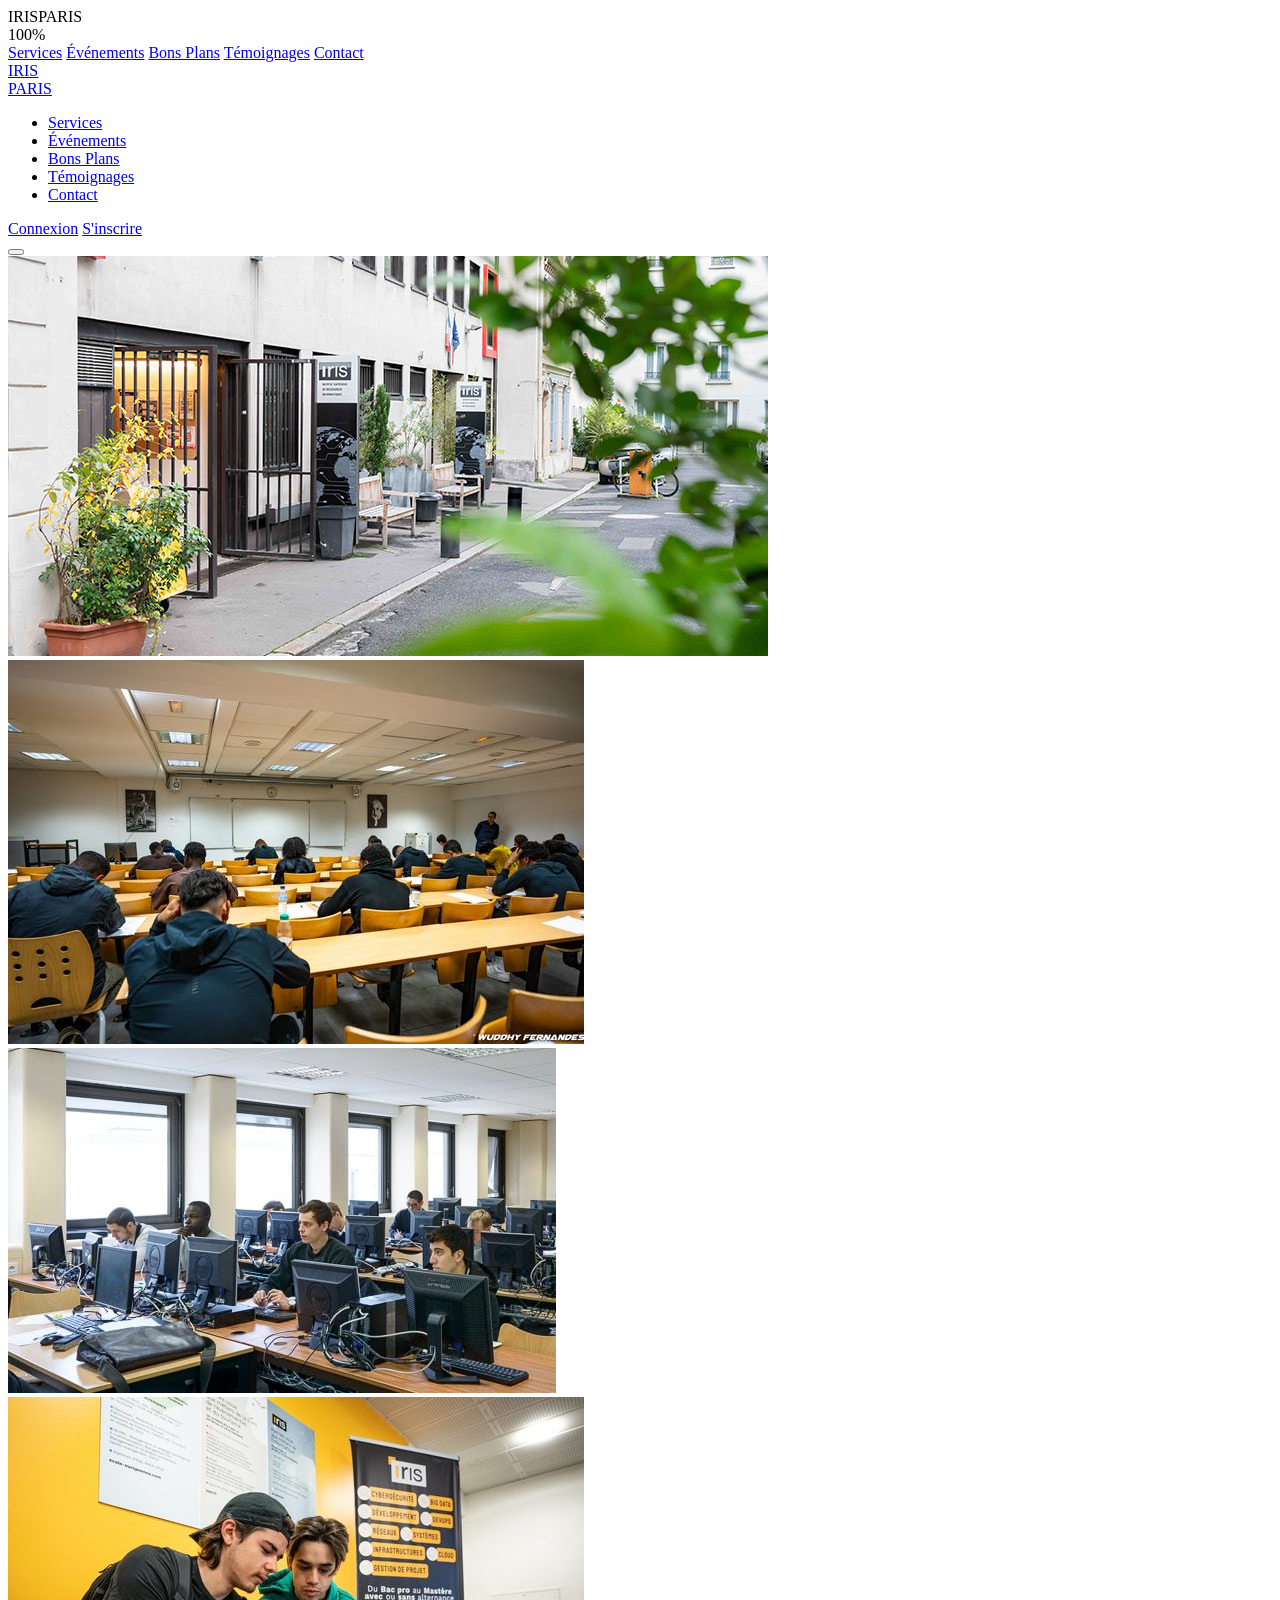
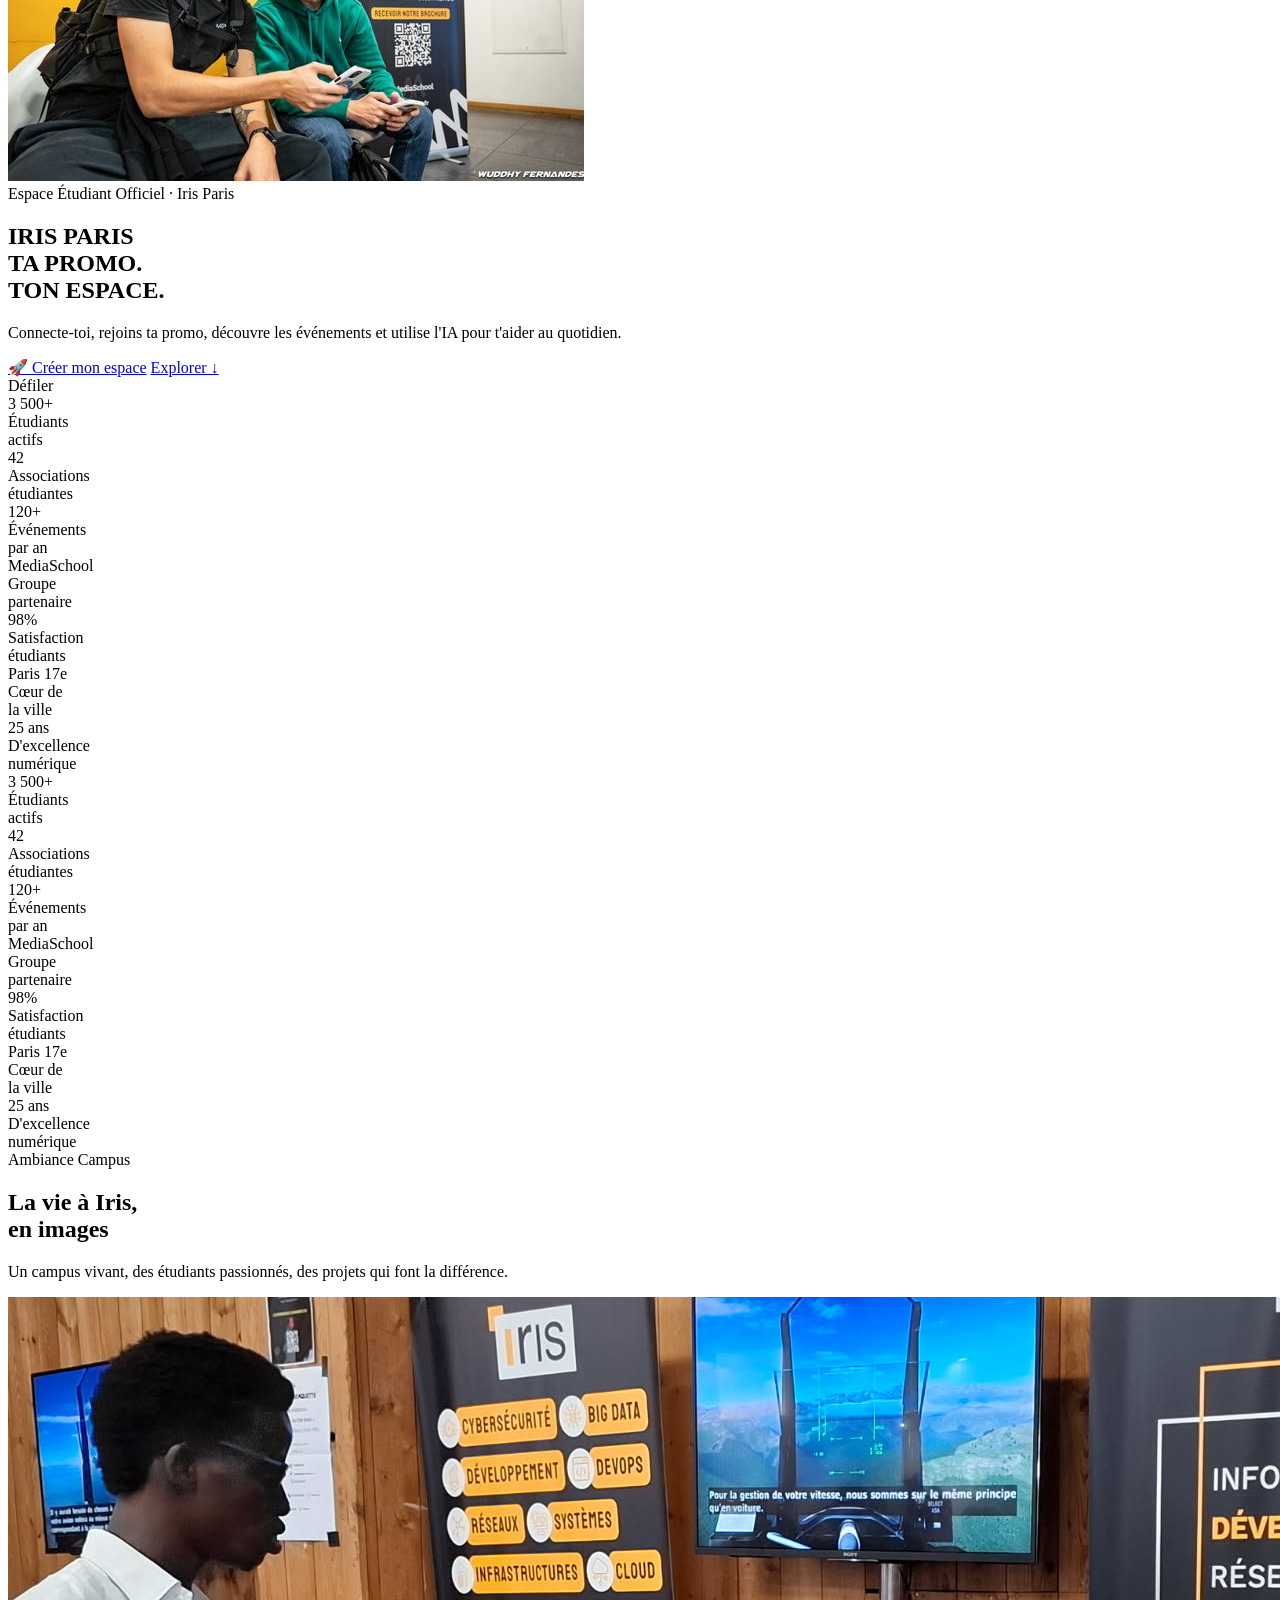
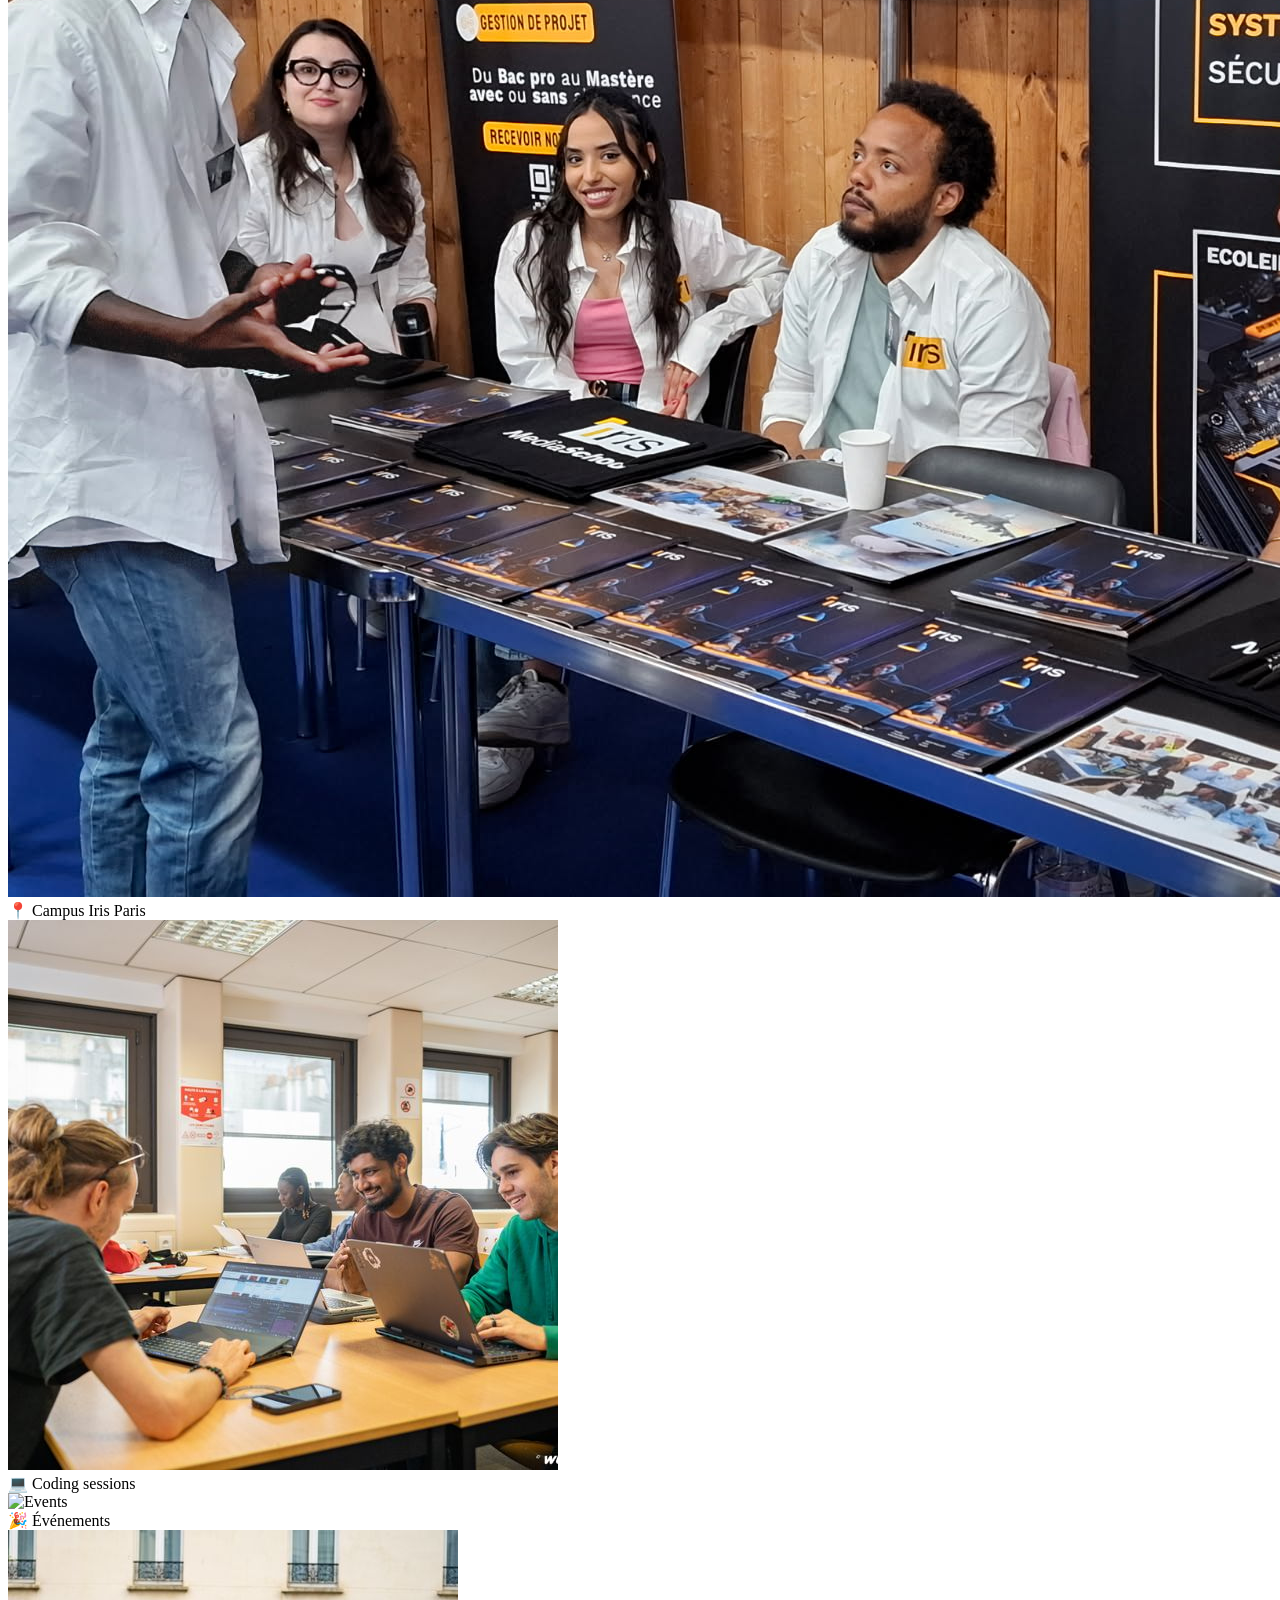
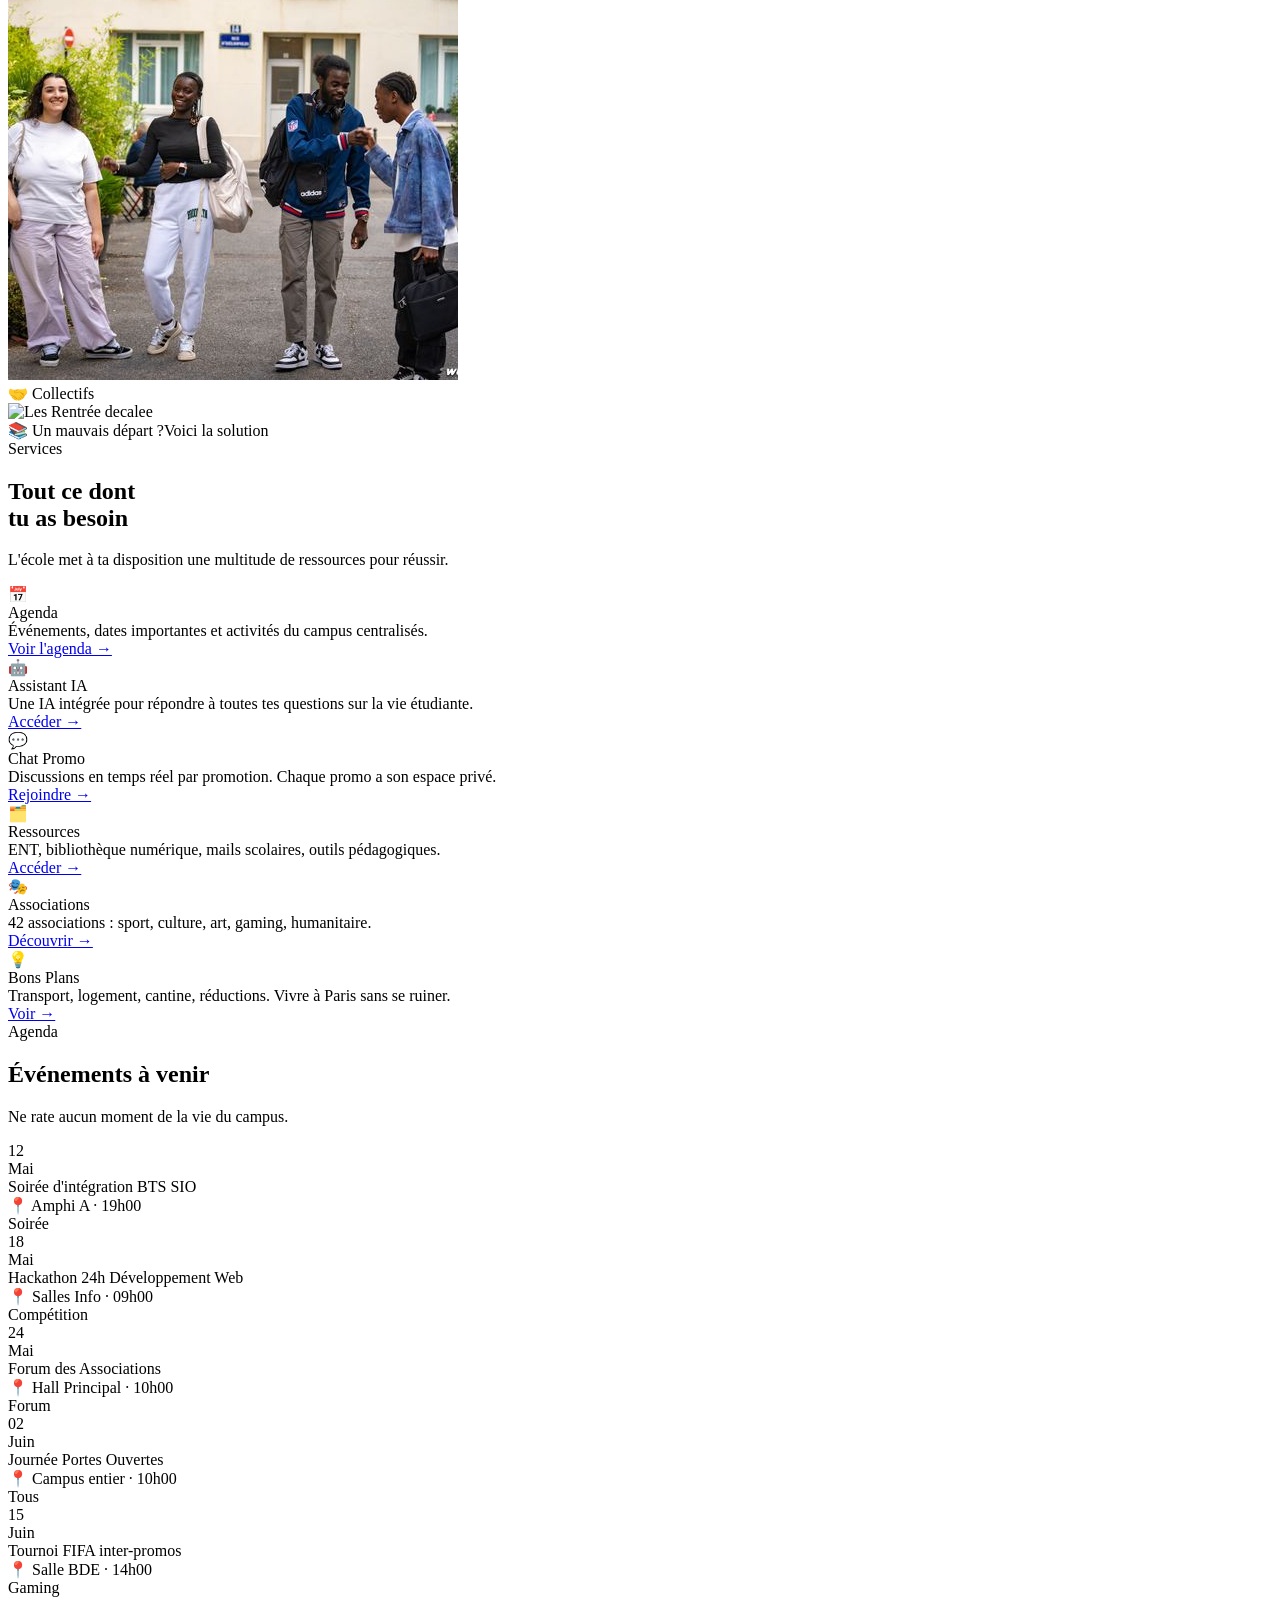
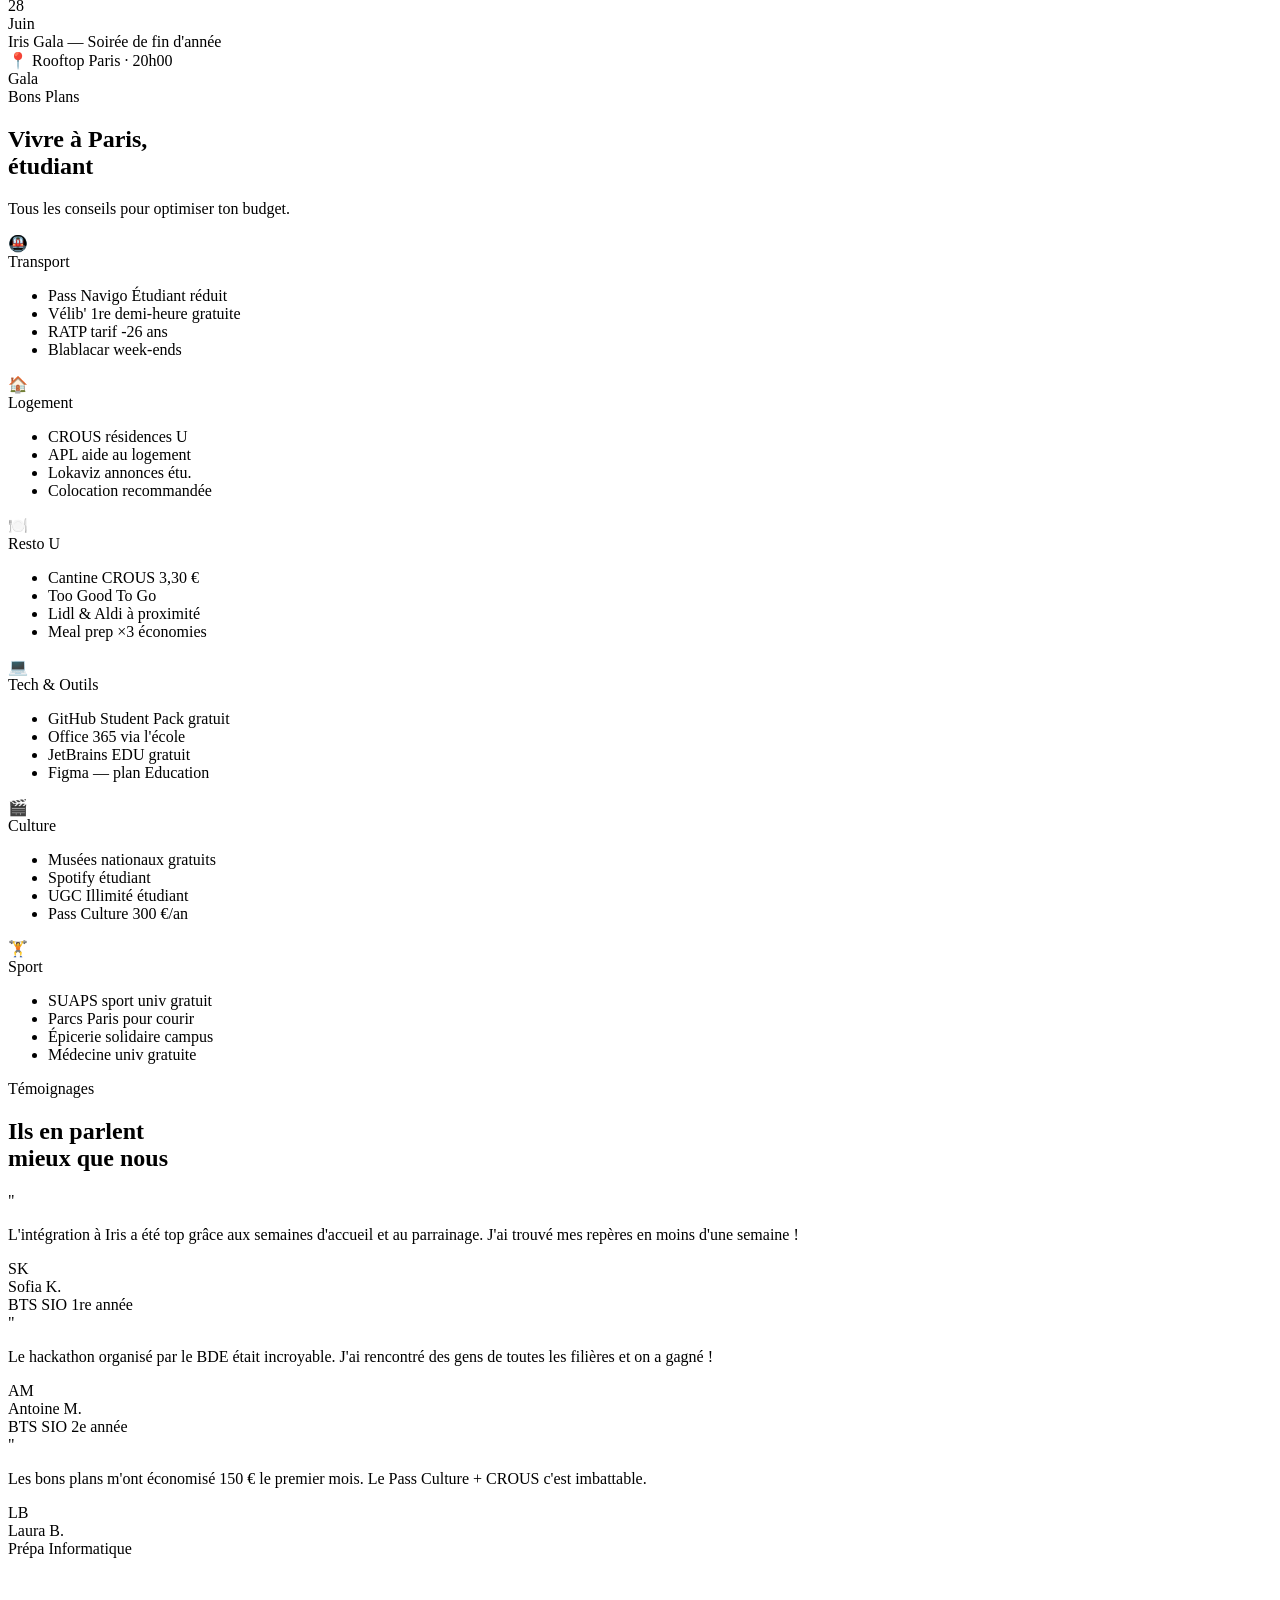
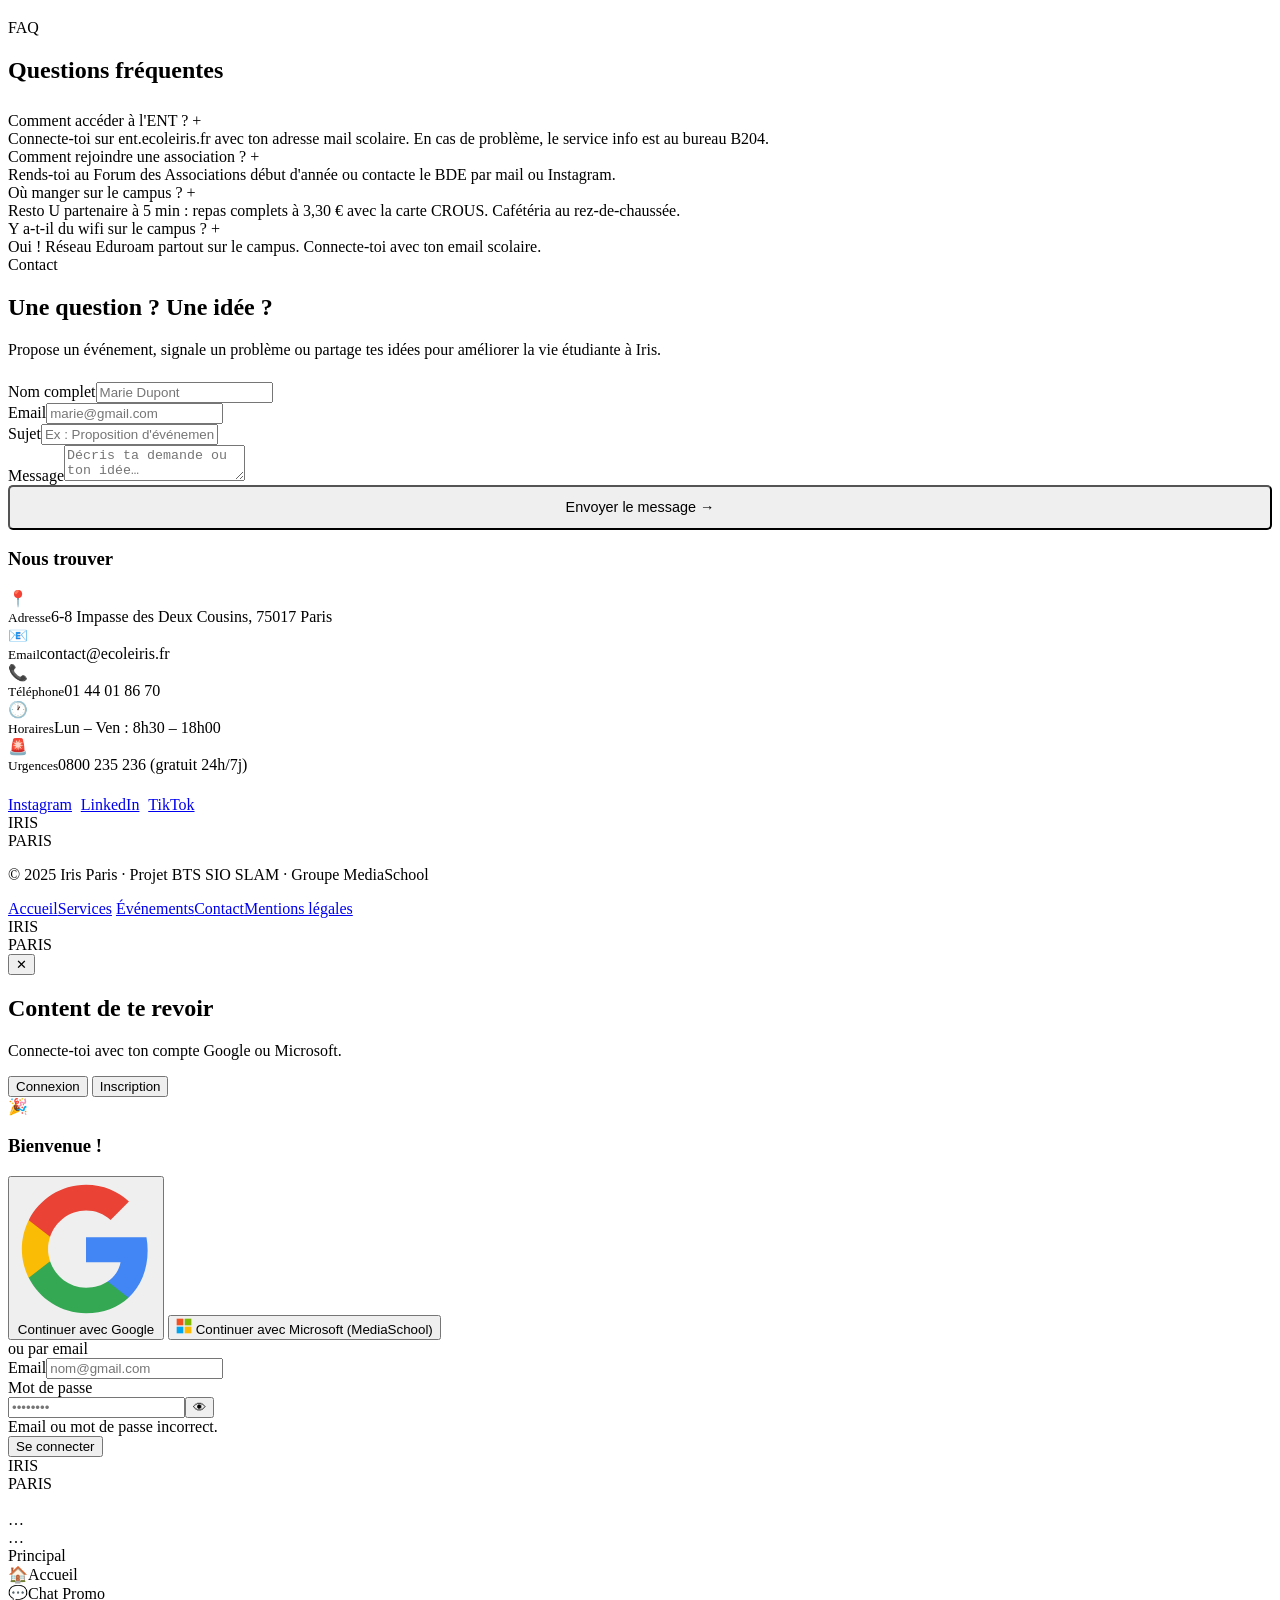
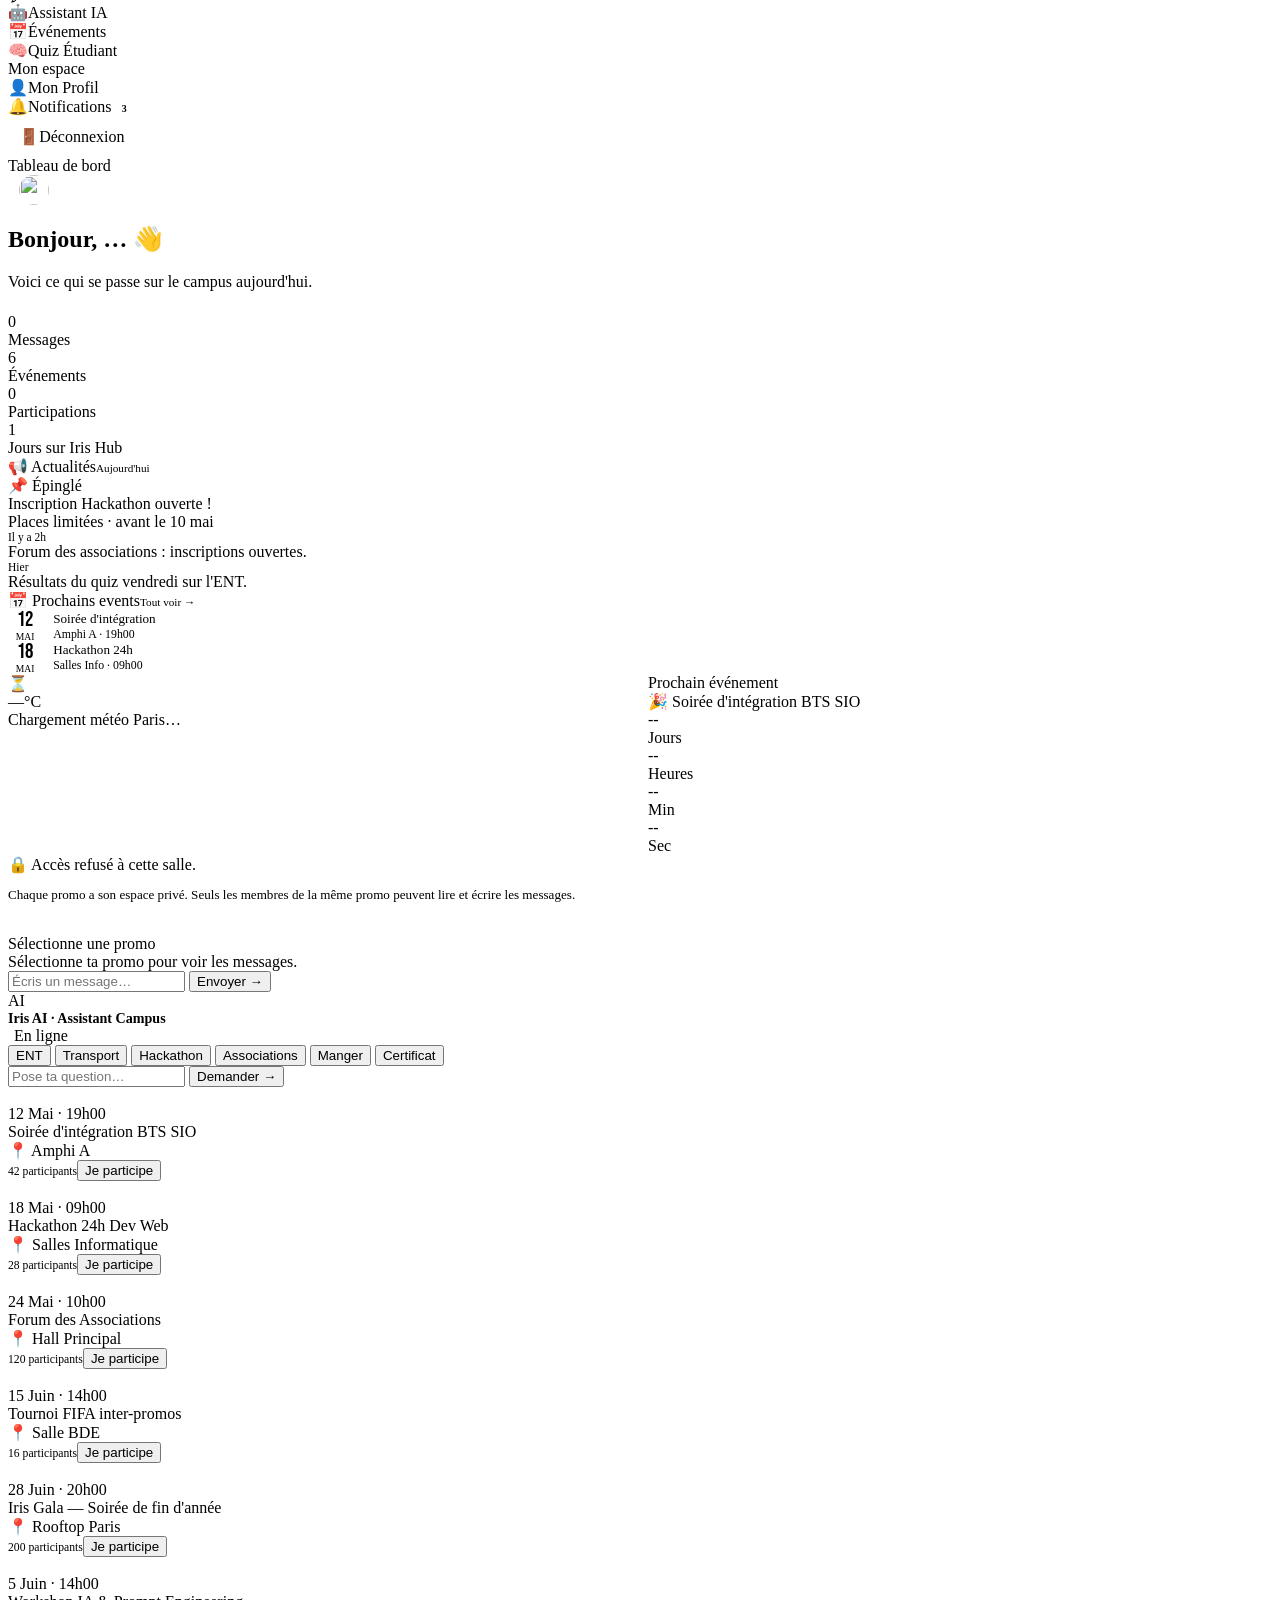
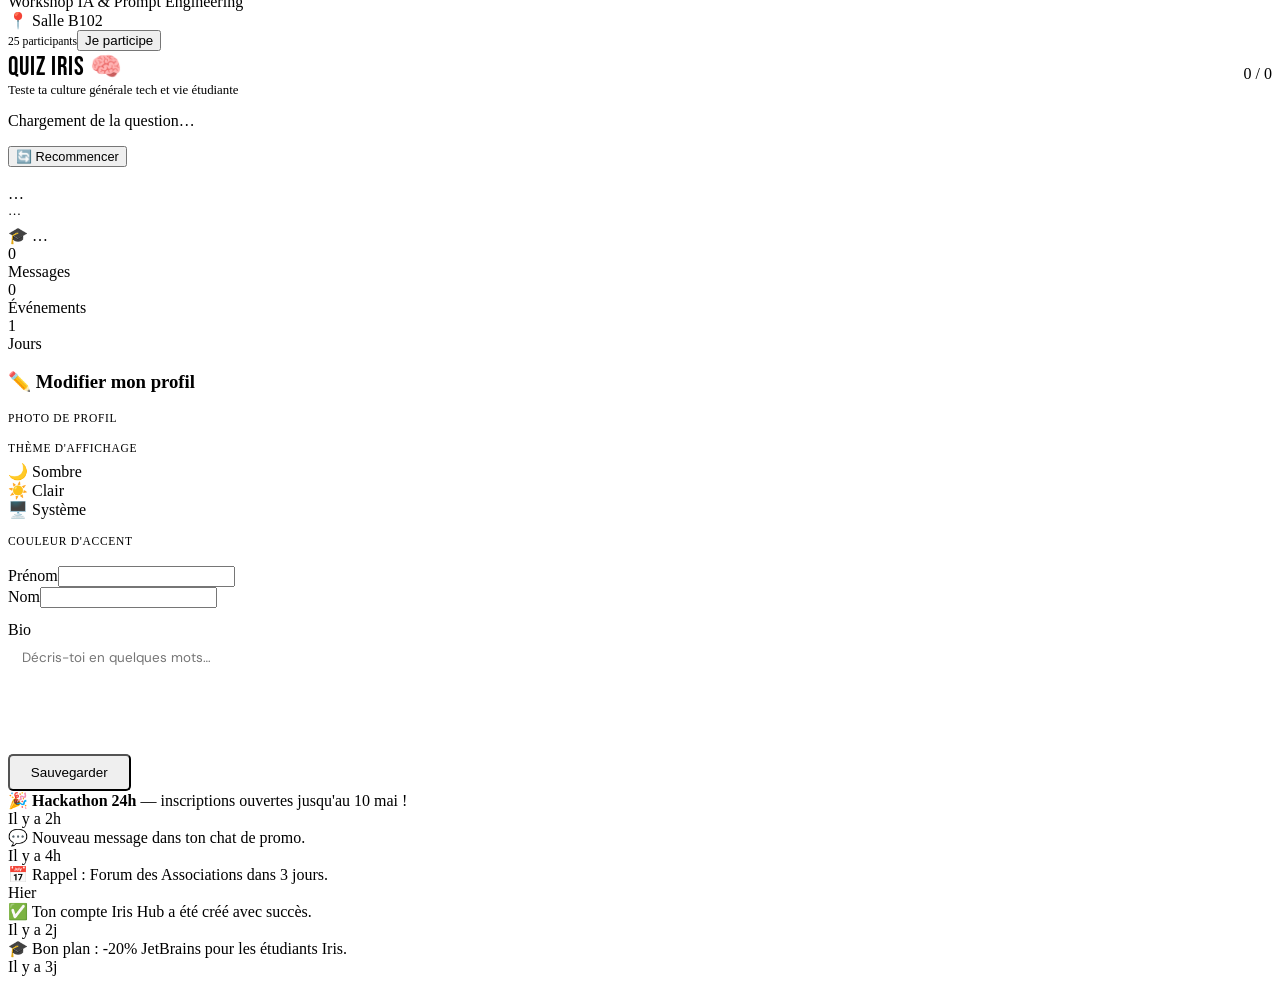
==== commit ac176cd3: "Update index.html" ====
--- a/index.html
+++ b/index.html
@@ -5,18 +5,21 @@
 <meta name="viewport" content="width=device-width, initial-scale=1.0">
 <title>Iris Paris — Espace Étudiant</title>
 
-<!-- ════════════════════════════════════════════════════════ -->
+<!-- ════════════════════════════════════════════════════════
+  ██  CONFIGURATION — À REMPLIR AVANT DÉPLOIEMENT  ██
+  Remplace les valeurs ci-dessous par tes vraies clés.
+  Le site fonctionne sans elles (mode dégradé local).
+════════════════════════════════════════════════════════ -->
 <script>
 const CFG = {
   GOOGLE_CLIENT_ID: "1078633759355-s6viom7b660f0in755erpadkfg4p4mt0.apps.googleusercontent.com",
-  MSFT_CLIENT_ID:   "",
+  MSFT_CLIENT_ID:   "VOTRE_MICROSOFT_CLIENT_ID",
   FB_API_KEY:       "AIzaSyCEMsVLWTDFHQB6dtDYm2qC1K3Q6XdFkd0",
   FB_AUTH_DOMAIN:   "iris-paris-hub.firebaseapp.com",
   FB_DB_URL:        "https://iris-paris-hub-default-rtdb.europe-west1.firebasedatabase.app",
   FB_PROJECT_ID:    "iris-paris-hub",
   FB_APP_ID:        "1:199364662600:web:6777f655a6bdda31c34f7d",
   CONTACT_EMAIL:    "marcdmr79@gmail.com",    // ← destinataire du formulaire de contact
-  ANTHROPIC_KEY:    "",                        // ← clé API Claude (optionnel, pour l'IA)
 };
 </script>
 
@@ -36,7 +39,7 @@
   automatiquement sur localStorage (multi-onglets). -->
 <script type="module">
 import { initializeApp }   from "https://www.gstatic.com/firebasejs/11.0.2/firebase-app.js";
-import { getDatabase, ref, push, onValue, serverTimestamp, query, limitToLast, orderByChild }
+import { getDatabase, ref, push, set, remove, onDisconnect, onValue, serverTimestamp, query, limitToLast, orderByChild }
                            from "https://www.gstatic.com/firebasejs/11.0.2/firebase-database.js";
 try {
   const app = initializeApp({
@@ -49,7 +52,19 @@
   window._fbPush  = (room, data) => push(ref(db, `chat/${room}`), { ...data, ts: serverTimestamp() });
   window._fbListen = (room, cb) => {
     const q = query(ref(db, `chat/${room}`), orderByChild('ts'), limitToLast(80));
-    onValue(q, snap => { const msgs=[]; snap.forEach(c=>msgs.push({id:c.key,...c.val()})); cb(msgs); });
+    return onValue(q, snap => { const msgs=[]; snap.forEach(c=>msgs.push({id:c.key,...c.val()})); cb(msgs); });
+  };
+  window._fbPresence = (room, user, cb) => {
+    const id = (user.email || user.first || 'user').replace(/[.#$/\[\]]/g, '_');
+    const pRef = ref(db, `presence/${room}/${id}`);
+    set(pRef, { name:user.first || 'Étudiant', email:user.email || '', ts:serverTimestamp() });
+    onDisconnect(pRef).remove();
+    const unsubscribe = onValue(ref(db, `presence/${room}`), snap => {
+      let count = 0;
+      snap.forEach(() => count++);
+      cb(count);
+    });
+    return () => { unsubscribe(); remove(pRef); };
   };
 } catch(e) {
   // Firebase non configuré → mode local silencieux
@@ -57,667 +72,18 @@
 }
 </script>
 
-<style>
-/* ══════════════════════════════════════════════════════════
-   VARIABLES CSS — Système de thèmes
-   data-theme="dark|light"  sur <html>
-   data-accent="gold|blue|teal" sur <html>
-══════════════════════════════════════════════════════════ */
-:root {
-  /* Couleurs de structure (thème sombre par défaut — couleurs Iris) */
-  --bg:    #080E1C;  /* Fond principal   */
-  --bg2:   #0E1828;  /* Fond cartes      */
-  --bg3:   #162035;  /* Fond inputs      */
-  --bg4:   #1D2A42;  /* Hover léger      */
-  --blue:  #1A3A6B;  /* Bleu Iris        */
-  --text:  #DCE5F5;  /* Texte principal  */
-  --muted: #6A7D9E;  /* Texte secondaire */
-  --bord:  rgba(245,200,66,.1);   /* Bordure discrète */
-  --bord2: rgba(245,200,66,.22);  /* Bordure active   */
-  --glass: rgba(255,255,255,.035);
-  --gl2:   rgba(255,255,255,.07);
-  --red:   #F04444;
-  --green: #29C76F;
-  --R:     8px;  /* border-radius standard */
-  /* Accent selon data-accent */
-  --ac:   #F5C842;   /* or  */
-  --ac2:  #E8B500;   /* or foncé */
-  --acl:  #FDE97A;   /* or clair */
-}
-/* Thème clair */
-[data-theme="light"] {
-  --bg:    #F5F7FC;
-  --bg2:   #FFFFFF;
-  --bg3:   #EEF1F8;
-  --bg4:   #E4E8F3;
-  --blue:  #2A5BA5;
-  --text:  #1A2340;
-  --muted: #6B7594;
-  --bord:  rgba(42,91,165,.12);
-  --bord2: rgba(42,91,165,.28);
-  --glass: rgba(0,0,0,.03);
-  --gl2:   rgba(0,0,0,.06);
-}
-/* Accent bleu */
-[data-accent="blue"]  { --ac:#378ADD; --ac2:#185FA5; --acl:#85B7EB; }
-/* Accent teal */
-[data-accent="teal"]  { --ac:#1D9E75; --ac2:#0F6E56; --acl:#5DCAA5; }
-
-/* ── Reset & base ── */
-*, *::before, *::after { margin:0; padding:0; box-sizing:border-box; }
-html { scroll-behavior:smooth; }
-body { font-family:'DM Sans',sans-serif; background:var(--bg); color:var(--text);
-       overflow-x:hidden; cursor:none; transition:background .35s, color .35s; }
-
-/* ── Curseur personnalisé ── */
-#cur  { width:9px; height:9px; background:var(--ac); border-radius:50%;
-        position:fixed; top:0; left:0; pointer-events:none; z-index:9999; mix-blend-mode:difference; }
-#curR { width:30px; height:30px; border:1px solid rgba(245,200,66,.45); border-radius:50%;
-        position:fixed; top:0; left:0; pointer-events:none; z-index:9998;
-        transition:transform .35s cubic-bezier(.23,1,.32,1); }
-
-/* ── Overlay bruit de fond (effet texture) ── */
-body::after { content:''; position:fixed; inset:0; opacity:.5; pointer-events:none; z-index:9990;
-  background:url("data:image/svg+xml,%3Csvg viewBox='0 0 256 256' xmlns='http://www.w3.org/2000/svg'%3E%3Cfilter id='n'%3E%3CfeTurbulence type='fractalNoise' baseFrequency='.85' numOctaves='4' stitchTiles='stitch'/%3E%3C/filter%3E%3Crect width='100%25' height='100%25' filter='url(%23n)' opacity='.022'/%3E%3C/svg%3E"); }
-
-/* ── Loader de démarrage ── */
-#loader { position:fixed; inset:0; background:var(--bg); z-index:8500;
-  display:flex; flex-direction:column; align-items:center; justify-content:center; gap:1.5rem;
-  transition:opacity .5s, visibility .5s; }
-#loader.out { opacity:0; visibility:hidden; }
-.ld-brand { display:flex; align-items:center; gap:.85rem; }
-.ld-box  { width:52px; height:52px; background:var(--ac); border-radius:10px;
-  display:flex; align-items:center; justify-content:center;
-  font-family:'Bebas Neue',sans-serif; font-size:1.5rem; color:var(--bg); letter-spacing:.04em; }
-.ld-name { font-family:'Bebas Neue',sans-serif; font-size:2.2rem; letter-spacing:.1em; }
-.ld-bar  { width:200px; height:2px; background:rgba(255,255,255,.08); border-radius:2px; overflow:hidden; }
-.ld-fill { height:100%; background:linear-gradient(90deg,var(--ac2),var(--acl)); border-radius:2px; width:0; }
-.ld-pct  { font-size:.72rem; color:var(--muted); letter-spacing:.1em; }
-
-/* ── Toast (notification temporaire en bas à droite) ── */
-#toast { position:fixed; bottom:1.75rem; right:1.75rem; background:var(--bg2);
-  border:1px solid var(--bord2); border-radius:var(--R); padding:.8rem 1.2rem;
-  font-size:.84rem; z-index:9500; transform:translateY(16px); opacity:0;
-  transition:all .3s; pointer-events:none; max-width:320px; line-height:1.4; }
-#toast.show { opacity:1; transform:translateY(0); }
-
-/* ── Navigation fixe ── */
-nav { position:fixed; top:0; left:0; right:0; z-index:400;
-  padding:1rem 3rem; display:flex; align-items:center; justify-content:space-between;
-  transition:background .35s, border-color .35s; border-bottom:1px solid transparent; }
-nav.scrolled { background:rgba(8,14,28,.92); backdrop-filter:blur(20px); border-color:var(--bord); }
-[data-theme="light"] nav.scrolled { background:rgba(245,247,252,.92); }
-.nav-brand { display:flex; align-items:center; gap:.7rem; text-decoration:none; }
-.nav-logo  { width:36px; height:36px; background:var(--ac); border-radius:6px;
-  display:flex; align-items:center; justify-content:center;
-  font-family:'Bebas Neue',sans-serif; font-size:1rem; color:var(--bg); transition:transform .2s; }
-.nav-brand:hover .nav-logo { transform:rotate(-4deg) scale(1.08); }
-.nav-school { font-family:'Bebas Neue',sans-serif; font-size:1.15rem; letter-spacing:.1em; }
-.nav-links  { display:flex; gap:2.2rem; list-style:none; }
-.nav-links a { font-size:.8rem; letter-spacing:.07em; text-transform:uppercase; color:var(--muted);
-  text-decoration:none; transition:color .2s; position:relative; }
-.nav-links a::after { content:''; position:absolute; bottom:-3px; left:0; right:0;
-  height:1px; background:var(--ac); transform:scaleX(0); transition:transform .25s; }
-.nav-links a:hover { color:var(--text); }
-.nav-links a:hover::after { transform:scaleX(1); }
-.nav-acts { display:flex; gap:.6rem; align-items:center; }
-
-/* ── Boutons réutilisables ── */
-.btn-ghost { padding:.42rem 1.05rem; border:1px solid var(--bord); border-radius:6px;
-  background:transparent; color:var(--text); font-size:.8rem; cursor:none; transition:all .22s;
-  text-decoration:none; font-family:'DM Sans',sans-serif; display:inline-flex; align-items:center; gap:.35rem; }
-.btn-ghost:hover { border-color:var(--ac); color:var(--ac); }
-.btn-ac { padding:.42rem 1.2rem; border-radius:6px; background:var(--ac); color:var(--bg);
-  font-size:.8rem; font-weight:700; border:none; cursor:none; transition:all .22s;
-  text-decoration:none; font-family:'DM Sans',sans-serif; display:inline-flex; align-items:center; }
-.btn-ac:hover { background:var(--acl); transform:translateY(-1px); }
-.burger { display:none; flex-direction:column; gap:4px; cursor:none; background:none; border:none; }
-.burger span { width:22px; height:1.5px; background:var(--text); display:block; transition:.3s; }
-
-/* ── Menu mobile (hamburger) ── */
-.mob-menu { position:fixed; inset:0; background:var(--bg2); z-index:300;
-  display:flex; flex-direction:column; align-items:center; justify-content:center; gap:1.8rem;
-  transform:translateX(100%); transition:transform .4s cubic-bezier(.23,1,.32,1); }
-.mob-menu.open { transform:translateX(0); }
-.mob-menu a { font-family:'Bebas Neue',sans-serif; font-size:2.5rem; letter-spacing:.05em;
-  text-decoration:none; color:var(--text); transition:color .2s; }
-.mob-menu a:hover { color:var(--ac); }
-
-/* ════════════════════════════════════════════
-   HERO — Section d'accueil principale
-════════════════════════════════════════════ */
-#hero { min-height:100vh; display:flex; align-items:center; justify-content:center;
-  text-align:center; position:relative; overflow:hidden; padding:0 2rem; }
-.hero-bg { position:absolute; inset:0;
-  background:radial-gradient(ellipse 70% 55% at 50% 0%, rgba(26,58,107,.65), transparent),
-             radial-gradient(ellipse 40% 35% at 85% 70%, rgba(245,200,66,.05), transparent); }
-.hero-grid { position:absolute; inset:0;
-  background-image:linear-gradient(rgba(245,200,66,.035) 1px,transparent 1px),
-                   linear-gradient(90deg,rgba(245,200,66,.035) 1px,transparent 1px);
-  background-size:54px 54px;
-  mask-image:radial-gradient(ellipse at center,black 25%,transparent 72%); }
-/* Photos décoratives flottantes (coins) */
-.hero-fp { position:absolute; inset:0; pointer-events:none; overflow:hidden; }
-.hp { position:absolute; border-radius:12px; overflow:hidden; opacity:0; animation:fadeUp .9s ease forwards; }
-.hp img { width:100%; height:100%; object-fit:cover; filter:brightness(.5) saturate(.75); }
-.hp-1{width:155px;height:195px;top:14%;left:3.5%;transform:rotate(-4deg);animation-delay:.5s}
-.hp-2{width:125px;height:160px;top:54%;left:5%;transform:rotate(3deg);animation-delay:.7s}
-.hp-3{width:155px;height:195px;top:11%;right:3.5%;transform:rotate(4deg);animation-delay:.6s}
-.hp-4{width:125px;height:160px;top:52%;right:5%;transform:rotate(-3deg);animation-delay:.8s}
-.hero-inner { position:relative; z-index:2; }
-.hero-badge { display:inline-flex; align-items:center; gap:.5rem; padding:.33rem .95rem;
-  border:1px solid rgba(245,200,66,.28); border-radius:100px; font-size:.72rem; letter-spacing:.1em;
-  text-transform:uppercase; color:var(--ac); background:rgba(245,200,66,.07); margin-bottom:1.7rem;
-  animation:fadeUp .7s ease both; }
-.hb-dot { width:5px; height:5px; border-radius:50%; background:var(--ac); animation:blink 2s infinite; }
-@keyframes blink { 0%,100%{opacity:1}50%{opacity:.2} }
-/* Titre Bebas Neue géant */
-h1.ht { font-family:'Bebas Neue',sans-serif; font-size:clamp(4.5rem,11vw,9.5rem);
-  line-height:.92; letter-spacing:.025em; color:var(--text); margin-bottom:1.1rem;
-  animation:fadeUp .7s .12s ease both; }
-h1.ht .gold    { color:var(--ac); }
-h1.ht .outline { -webkit-text-stroke:1.5px rgba(255,255,255,.28); color:transparent; }
-.hero-sub { font-size:1rem; color:var(--muted); max-width:460px; margin:0 auto 2rem;
-  line-height:1.72; animation:fadeUp .7s .24s ease both; }
-.hero-ctas { display:flex; gap:.7rem; justify-content:center; flex-wrap:wrap;
-  animation:fadeUp .7s .36s ease both; }
-.hc-main { padding:.82rem 1.9rem; border-radius:var(--R); background:var(--ac); color:var(--bg);
-  font-weight:700; font-size:.92rem; border:none; cursor:none; transition:all .28s;
-  text-decoration:none; font-family:'DM Sans',sans-serif; box-shadow:0 0 38px rgba(245,200,66,.22); }
-.hc-main:hover { background:var(--acl); transform:translateY(-2px); box-shadow:0 0 55px rgba(245,200,66,.38); }
-.hc-sec  { padding:.82rem 1.9rem; border-radius:var(--R); background:var(--gl2);
-  border:1px solid var(--gl2); color:var(--text); font-size:.92rem; cursor:none;
-  transition:all .28s; text-decoration:none; font-family:'DM Sans',sans-serif; backdrop-filter:blur(8px); }
-.hc-sec:hover { border-color:var(--ac); color:var(--ac); transform:translateY(-2px); }
-/* Indicateur de défilement animé */
-.scroll-hint { position:absolute; bottom:2rem; display:flex; flex-direction:column;
-  align-items:center; gap:.4rem; color:var(--muted); font-size:.7rem; letter-spacing:.1em;
-  text-transform:uppercase; animation:fadeUp 1s .9s ease both; }
-.sh-line { width:1px; height:34px; background:linear-gradient(to bottom,var(--ac),transparent);
-  animation:sline 2s infinite; }
-@keyframes sline{0%{transform:scaleY(0);transform-origin:top}50%{transform:scaleY(1);transform-origin:top}51%{transform-origin:bottom}100%{transform:scaleY(0);transform-origin:bottom}}
-@keyframes fadeUp{from{opacity:0;transform:translateY(22px)}to{opacity:1;transform:translateY(0)}}
-
-/* ── Défilement de stats (marquee) ── */
-.marq-wrap { border-top:1px solid var(--bord); border-bottom:1px solid var(--bord);
-  background:var(--bg2); overflow:hidden; }
-.marq-track { display:flex; animation:marq 24s linear infinite; }
-.marq-track:hover { animation-play-state:paused; }
-.mi { display:flex; align-items:center; gap:.7rem; padding:1.1rem 2.8rem;
-  border-right:1px solid var(--bord); flex-shrink:0; white-space:nowrap; }
-.mi-num   { font-family:'Bebas Neue',sans-serif; font-size:1.9rem; color:var(--ac); line-height:1; }
-.mi-label { font-size:.68rem; text-transform:uppercase; letter-spacing:.08em; color:var(--muted); line-height:1.35; }
-@keyframes marq { from{transform:translateX(0)} to{transform:translateX(-50%)} }
-
-/* ════════════════════════════════════════════
-   SECTIONS PUBLIQUES (landing page)
-════════════════════════════════════════════ */
-section { position:relative; }
-.si { max-width:1200px; margin:0 auto; padding:5.5rem 2rem; }
-.sl  { font-size:.7rem; letter-spacing:.15em; text-transform:uppercase; color:var(--ac);
-  margin-bottom:.65rem; display:flex; align-items:center; gap:.5rem; }
-.sl::before { content:''; width:16px; height:1px; background:var(--ac); }
-h2.st { font-family:'Bebas Neue',sans-serif; font-size:clamp(2.5rem,5vw,4.2rem);
-  letter-spacing:.03em; color:var(--text); line-height:.94; margin-bottom:.7rem; }
-.sd { color:var(--muted); font-size:.92rem; line-height:1.75; max-width:510px; margin-bottom:2.8rem; }
-
-/* Animation au scroll : les éléments apparaissent de bas en haut */
-.reveal { opacity:0; transform:translateY(24px); transition:opacity .6s ease,transform .6s ease; }
-.reveal.in { opacity:1; transform:none; }
-
-/* ── Grille de photos (5 images en CSS Grid asymétrique) ── */
-.photos-g { display:grid; grid-template-columns:repeat(4,1fr); grid-template-rows:210px 210px; gap:5px; margin-bottom:5rem; }
-.pg { overflow:hidden; border-radius:var(--R); position:relative; }
-.pg img { width:100%; height:100%; object-fit:cover; transition:transform .55s ease;
-  filter:brightness(.65) saturate(.85); }
-.pg:hover img { transform:scale(1.06); filter:brightness(.8) saturate(1); }
-.pg:nth-child(1) { grid-column:span 2; grid-row:span 2; }  /* Grande photo en haut à gauche */
-.pg:nth-child(4) { grid-column:span 2; }
-.pg-ov { position:absolute; inset:0; background:linear-gradient(to top,rgba(8,14,28,.82),transparent);
-  display:flex; align-items:flex-end; padding:.9rem; opacity:0; transition:opacity .3s; }
-.pg:hover .pg-ov { opacity:1; }
-.pg-ov span { font-size:.76rem; font-weight:500; color:var(--ac); }
-
-/* ── Cards de services (grille 3×2) ── */
-.cards-g { display:grid; grid-template-columns:repeat(3,1fr); gap:1px; border:1px solid var(--bord); border-radius:var(--R); overflow:hidden; }
-.fc { background:var(--bg2); padding:2.1rem; position:relative; overflow:hidden; cursor:none; transition:background .28s; }
-/* Effet de lumière qui suit la souris */
-.fc::before { content:''; position:absolute; inset:0;
-  background:radial-gradient(circle at var(--mx,50%) var(--my,50%),rgba(245,200,66,.07),transparent 52%);
-  opacity:0; transition:opacity .4s; }
-.fc:hover::before { opacity:1; }
-.fc:hover { background:var(--bg3); }
-.fc-ico   { width:42px; height:42px; border-radius:9px; background:rgba(245,200,66,.1);
-  border:1px solid rgba(245,200,66,.22); display:flex; align-items:center; justify-content:center;
-  font-size:1.15rem; margin-bottom:1.3rem; }
-.fc-title { font-family:'Space Grotesk',sans-serif; font-weight:700; font-size:.96rem; margin-bottom:.4rem; }
-.fc-desc  { font-size:.84rem; color:var(--muted); line-height:1.65; }
-.fc-lnk   { display:inline-flex; align-items:center; gap:.3rem; margin-top:.9rem;
-  font-size:.78rem; color:var(--ac); text-decoration:none; transition:gap .18s; }
-.fc-lnk:hover { gap:.55rem; }
-
-/* ── Liste d'événements ── */
-.events-list { display:flex; flex-direction:column; gap:2px; }
-.ev { display:grid; grid-template-columns:68px 1fr auto; align-items:center; gap:1.4rem;
-  padding:1.1rem 1.6rem; background:var(--bg3); border:1px solid transparent; cursor:none; transition:all .28s; }
-.ev:hover { border-color:var(--bord2); transform:translateX(4px); background:rgba(26,58,107,.22); }
-.ev-day  { font-family:'Bebas Neue',sans-serif; font-size:2.1rem; color:var(--ac); line-height:1; text-align:center; }
-.ev-mo   { font-size:.64rem; text-transform:uppercase; letter-spacing:.1em; color:var(--muted); text-align:center; }
-.ev-title { font-family:'Space Grotesk',sans-serif; font-weight:600; font-size:.9rem; margin-bottom:.18rem; }
-.ev-loc  { font-size:.78rem; color:var(--muted); }
-.ev-badge { padding:.22rem .75rem; border-radius:4px; font-size:.67rem; letter-spacing:.06em;
-  text-transform:uppercase; background:rgba(245,200,66,.1); color:var(--ac); border:1px solid rgba(245,200,66,.18); }
-
-/* ── Bons plans (6 cartes) ── */
-.plans-g { display:grid; grid-template-columns:repeat(auto-fit,minmax(195px,1fr)); gap:1rem; }
-.pc { padding:1.65rem; background:var(--bg2); border:1px solid var(--bord);
-  border-radius:var(--R); transition:transform .28s,border-color .28s; cursor:none; }
-.pc:hover { transform:translateY(-4px); border-color:var(--bord2); }
-.pc-e  { font-size:1.75rem; margin-bottom:.8rem; }
-.pc-t  { font-family:'Space Grotesk',sans-serif; font-weight:700; margin-bottom:.65rem; font-size:.92rem; }
-.pc-li { list-style:none; }
-.pc-li li { font-size:.8rem; color:var(--muted); padding:.27rem 0;
-  border-bottom:1px solid var(--bord); display:flex; gap:.35rem; }
-.pc-li li::before { content:'→'; color:var(--ac); font-size:.7rem; margin-top:2px; }
-
-/* ── Témoignages ── */
-.tg { display:grid; grid-template-columns:repeat(auto-fit,minmax(275px,1fr)); gap:1.2rem; }
-.tc { padding:1.65rem; background:var(--bg3); border:1px solid var(--bord);
-  border-radius:var(--R); transition:transform .28s,border-color .28s; cursor:none; position:relative; }
-.tc:hover { transform:translateY(-4px); border-color:var(--bord2); }
-.tc-q  { font-size:3.5rem; font-family:'Bebas Neue',sans-serif; color:rgba(245,200,66,.1);
-  position:absolute; top:-.2rem; left:1.1rem; line-height:1; }
-.tc-txt { font-size:.86rem; color:var(--muted); line-height:1.75; margin-bottom:1.2rem; font-style:italic; }
-.tc-au  { display:flex; align-items:center; gap:.6rem; }
-.ta-av  { width:36px; height:36px; border-radius:50%;
-  background:linear-gradient(135deg,var(--blue),var(--ac2));
-  display:flex; align-items:center; justify-content:center; font-size:.75rem; font-weight:700; }
-.ta-nm  { font-weight:600; font-size:.85rem; }
-.ta-ro  { font-size:.73rem; color:var(--muted); }
-
-/* ── FAQ (accordéon) ── */
-.faq-l { max-width:660px; }
-.fq    { border-bottom:1px solid var(--bord); }
-.fq-q  { display:flex; justify-content:space-between; align-items:center; padding:1.05rem 0;
-  font-size:.88rem; font-weight:500; cursor:none; transition:color .2s; }
-.fq-q:hover { color:var(--ac); }
-.fq-i  { width:20px; height:20px; border-radius:50%; border:1px solid var(--bord);
-  display:flex; align-items:center; justify-content:center; font-size:.72rem;
-  transition:transform .3s,background .3s,border-color .3s; flex-shrink:0; }
-.fq.open .fq-i { transform:rotate(45deg); background:var(--ac); border-color:var(--ac); color:var(--bg); }
-.fq-a  { font-size:.83rem; color:var(--muted); line-height:1.7; max-height:0; overflow:hidden;
-  transition:max-height .38s ease, padding .38s; }
-.fq.open .fq-a { max-height:200px; padding-bottom:1.05rem; }
-
-/* ── Formulaire de contact ── */
-.cg { display:grid; grid-template-columns:1fr 1fr; gap:4rem; align-items:start; }
-.cf { display:flex; flex-direction:column; gap:.85rem; }
-.ff label { font-size:.7rem; letter-spacing:.07em; text-transform:uppercase; color:var(--muted); display:block; margin-bottom:.3rem; }
-.ff input,.ff textarea { width:100%; padding:.65rem .88rem;
-  background:var(--bg2); border:1px solid var(--bord); border-radius:5px;
-  color:var(--text); font-size:.86rem; font-family:'DM Sans',sans-serif; outline:none;
-  transition:border-color .22s; }
-.ff input:focus,.ff textarea:focus { border-color:var(--ac); }
-.ff textarea { resize:vertical; min-height:125px; }
-.ci h3 { font-family:'Bebas Neue',sans-serif; font-size:1.75rem; letter-spacing:.05em; margin-bottom:1.4rem; }
-.ii { display:flex; gap:.85rem; align-items:flex-start; margin-bottom:1.05rem; }
-.ii-ico { width:36px; height:36px; background:rgba(245,200,66,.1); border:1px solid rgba(245,200,66,.18);
-  border-radius:6px; display:flex; align-items:center; justify-content:center; flex-shrink:0; font-size:.9rem; }
-.ii small { font-size:.68rem; text-transform:uppercase; letter-spacing:.07em; color:var(--muted); display:block; }
-.ii span  { font-size:.86rem; }
-
-/* ── Footer ── */
-footer { background:var(--bg); border-top:1px solid var(--bord);
-  padding:2.2rem 3rem; display:flex; flex-wrap:wrap; gap:1rem;
-  align-items:center; justify-content:space-between; }
-.ft-brand { display:flex; align-items:center; gap:.6rem; }
-.ft-logo  { width:32px; height:32px; background:var(--ac); border-radius:5px;
-  display:flex; align-items:center; justify-content:center;
-  font-family:'Bebas Neue',sans-serif; font-size:.9rem; color:var(--bg); }
-.ft-name  { font-family:'Bebas Neue',sans-serif; letter-spacing:.08em; font-size:1.05rem; }
-footer p  { font-size:.76rem; color:var(--muted); }
-.ft-links { display:flex; gap:1.2rem; flex-wrap:wrap; }
-.ft-links a { font-size:.76rem; color:var(--muted); text-decoration:none; transition:color .2s; }
-.ft-links a:hover { color:var(--ac); }
-
-/* ════════════════════════════════════════════
-   MODAL D'AUTHENTIFICATION
-════════════════════════════════════════════ */
-.modal-ov { position:fixed; inset:0; background:rgba(5,9,18,.88); backdrop-filter:blur(22px);
-  z-index:700; display:flex; align-items:center; justify-content:center;
-  opacity:0; pointer-events:none; transition:opacity .32s; padding:1rem; }
-.modal-ov.active { opacity:1; pointer-events:all; }
-.modal { background:var(--bg2); border:1px solid var(--bord); width:min(488px,100%);
-  border-radius:10px; position:relative; overflow:hidden;
-  transform:translateY(26px) scale(.97); transition:transform .38s cubic-bezier(.23,1,.32,1); }
-.modal-ov.active .modal { transform:none; }
-/* Lueur décorative dorée en fond du modal */
-.modal-glow { position:absolute; top:-110px; right:-110px; width:260px; height:260px;
-  border-radius:50%; background:radial-gradient(circle,rgba(245,200,66,.1),transparent 65%); pointer-events:none; }
-.modal-hd { padding:1.85rem 1.85rem 0; position:relative; }
-.modal-brand { display:flex; align-items:center; gap:.55rem; margin-bottom:1.4rem; }
-.modal-logo-b { width:30px; height:30px; background:var(--ac); border-radius:5px;
-  display:flex; align-items:center; justify-content:center;
-  font-family:'Bebas Neue',sans-serif; font-size:.88rem; color:var(--bg); }
-.modal-sn { font-family:'Bebas Neue',sans-serif; font-size:.98rem; letter-spacing:.1em; }
-.modal-close { position:absolute; top:1.1rem; right:1.1rem; width:26px; height:26px;
-  border-radius:50%; background:var(--gl2); border:1px solid var(--bord);
-  color:var(--muted); font-size:.8rem; cursor:none; display:flex; align-items:center; justify-content:center; transition:all .2s; }
-.modal-close:hover { color:var(--text); }
-.modal-ttl { font-family:'Bebas Neue',sans-serif; font-size:2.1rem; letter-spacing:.04em; margin-bottom:.2rem; }
-.modal-sub { font-size:.82rem; color:var(--muted); }
-/* Onglets Connexion / Inscription */
-.modal-tabs { display:flex; gap:3px; margin:1.4rem 0 0; background:rgba(255,255,255,.03); padding:3px; border-radius:6px; }
-.tab-b { flex:1; padding:.42rem; border-radius:5px; border:none; font-size:.8rem;
-  font-family:'DM Sans',sans-serif; cursor:none; transition:all .28s; color:var(--muted); background:transparent; font-weight:500; }
-.tab-b.act { background:var(--ac); color:var(--bg); font-weight:700; }
-.modal-bd { padding:1.4rem 1.85rem 1.85rem; }
-/* Boutons de connexion sociale (Google, Microsoft) */
-.s-btn { width:100%; padding:.65rem; border:1px solid var(--bord); border-radius:5px;
-  background:transparent; color:var(--text); font-size:.83rem; font-family:'DM Sans',sans-serif;
-  cursor:none; transition:all .22s; display:flex; align-items:center; justify-content:center;
-  gap:.5rem; margin-bottom:.5rem; }
-.s-btn:hover { border-color:var(--bord2); background:var(--gl2); }
-.s-btn svg { width:16px; height:16px; }
-/* Séparateur "ou" */
-.divider { text-align:center; color:var(--muted); font-size:.76rem; margin:.85rem 0; position:relative; }
-.divider::before,.divider::after { content:''; position:absolute; top:50%; width:37%; height:1px; background:var(--bord); }
-.divider::before{left:0} .divider::after{right:0}
-/* Champs du formulaire d'auth */
-.mff { margin-bottom:1.05rem; }
-.mff label { font-size:.69rem; letter-spacing:.06em; text-transform:uppercase; color:var(--muted); display:block; margin-bottom:.3rem; }
-.mff input,.mff select { width:100%; padding:.64rem .88rem;
-  background:var(--bg3); border:1px solid var(--bord); border-radius:5px;
-  color:var(--text); font-size:.86rem; font-family:'DM Sans',sans-serif; outline:none;
-  transition:border-color .22s, box-shadow .22s; -webkit-appearance:none; }
-.mff input:focus,.mff select:focus { border-color:var(--ac); box-shadow:0 0 0 3px rgba(245,200,66,.07); }
-.pw-wrap { position:relative; }
-.pw-wrap input { padding-right:2.7rem; }
-.pw-tog { position:absolute; right:.7rem; top:50%; transform:translateY(-50%);
-  background:none; border:none; color:var(--muted); cursor:none; font-size:.8rem; }
-.mff-2 { display:grid; grid-template-columns:1fr 1fr; gap:.7rem; }
-.ferr { color:var(--red); font-size:.73rem; margin-top:.28rem; display:none; }
-/* Bouton de soumission du formulaire */
-.btn-sub { width:100%; padding:.76rem; background:var(--ac); border:none; color:var(--bg);
-  font-size:.9rem; font-family:'DM Sans',sans-serif; font-weight:700; border-radius:5px;
-  cursor:none; transition:all .28s; margin-top:.6rem; }
-.btn-sub:hover { background:var(--acl); transform:translateY(-1px); }
-/* Écran de succès après inscription/connexion */
-.suc-ov { display:none; text-align:center; padding:2.2rem; }
-.suc-ico { font-size:2.4rem; margin-bottom:.65rem; }
-.suc-ov h3 { font-family:'Bebas Neue',sans-serif; font-size:1.9rem; letter-spacing:.04em; margin-bottom:.3rem; }
-.suc-ov p  { font-size:.86rem; color:var(--muted); }
-
-/* ════════════════════════════════════════════
-   DASHBOARD — Espace étudiant connecté
-════════════════════════════════════════════ */
-#dash { display:none; position:fixed; inset:0; background:var(--bg); z-index:600; overflow:hidden; }
-/* Layout sidebar + contenu principal */
-.dl  { display:grid; grid-template-columns:252px 1fr; height:100vh; }
-
-/* ── Sidebar (navigation latérale) ── */
-.ds  { background:var(--bg2); border-right:1px solid var(--bord);
-  display:flex; flex-direction:column; padding:1.4rem 0; overflow-y:auto; }
-.ds-brand { display:flex; align-items:center; gap:.65rem; padding:0 1.15rem 1.4rem;
-  border-bottom:1px solid var(--bord); margin-bottom:.9rem; }
-.ds-logo  { width:32px; height:32px; background:var(--ac); border-radius:6px;
-  display:flex; align-items:center; justify-content:center;
-  font-family:'Bebas Neue',sans-serif; font-size:.9rem; color:var(--bg); }
-.ds-nm    { font-family:'Bebas Neue',sans-serif; font-size:1.05rem; letter-spacing:.08em; }
-/* Widget utilisateur (avatar + nom + promo) */
-.ds-user  { margin:0 .7rem .9rem; padding:.85rem; background:rgba(245,200,66,.06);
-  border:1px solid rgba(245,200,66,.13); border-radius:var(--R); display:flex; align-items:center; gap:.6rem; cursor:none; }
-.ds-user:hover { background:rgba(245,200,66,.1); }
-.dua { width:38px; height:38px; border-radius:50%; object-fit:cover; border:2px solid var(--ac); flex-shrink:0; }
-.du-name  { font-weight:600; font-size:.82rem; white-space:nowrap; overflow:hidden; text-overflow:ellipsis; }
-.du-promo { font-size:.7rem; color:var(--ac); white-space:nowrap; overflow:hidden; text-overflow:ellipsis; }
-/* Items de navigation de la sidebar */
-.ds-sec   { padding:0 .7rem; margin-bottom:.4rem; }
-.ds-lbl   { font-size:.63rem; letter-spacing:.12em; text-transform:uppercase; color:var(--muted); padding:.28rem .48rem; margin-bottom:.28rem; }
-.dni { display:flex; align-items:center; gap:.65rem; padding:.65rem .85rem; border-radius:6px;
-  cursor:none; transition:all .22s; font-size:.83rem; color:var(--muted); border:1px solid transparent; }
-.dni:hover { background:var(--gl2); color:var(--text); }
-.dni.active { background:rgba(245,200,66,.09); border-color:rgba(245,200,66,.18); color:var(--ac); font-weight:500; }
-.dni-ico { font-size:.95rem; width:18px; text-align:center; }
-
-/* ── Zone principale du dashboard ── */
-.dm  { overflow-y:auto; display:flex; flex-direction:column; }
-/* Barre supérieure sticky */
-.dtb { padding:1.1rem 1.85rem; border-bottom:1px solid var(--bord);
-  display:flex; align-items:center; justify-content:space-between;
-  position:sticky; top:0; background:rgba(8,14,28,.93); backdrop-filter:blur(12px); z-index:10; }
-[data-theme="light"] .dtb { background:rgba(245,247,252,.93); }
-.dtb-ttl { font-family:'Space Grotesk',sans-serif; font-weight:700; font-size:1.05rem; }
-.dc  { padding:1.85rem; flex:1; }
-/* Panels : chaque écran du dashboard est un panel, un seul visible à la fois */
-.panel   { display:none; }
-.panel.active { display:block; }
-
-/* ── Panel Home : stats + widgets ── */
-.dw h2 { font-family:'Bebas Neue',sans-serif; font-size:2.3rem; letter-spacing:.04em; margin-bottom:.2rem; }
-.dw h2 span { color:var(--ac); }
-.dw p  { font-size:.85rem; color:var(--muted); }
-.dst   { display:grid; grid-template-columns:repeat(4,1fr); gap:.9rem; margin:1.5rem 0 1.8rem; }
-.dsc   { background:var(--bg2); border:1px solid var(--bord); border-radius:var(--R); padding:1rem; transition:border-color .22s; }
-.dsc:hover { border-color:var(--bord2); }
-.dsc-n { font-family:'Bebas Neue',sans-serif; font-size:1.9rem; color:var(--ac); line-height:1; margin-bottom:.15rem; }
-.dsc-l { font-size:.68rem; text-transform:uppercase; letter-spacing:.06em; color:var(--muted); }
-.dfeed { display:grid; grid-template-columns:1fr 1fr; gap:1.4rem; margin-bottom:1.4rem; }
-.fcard { background:var(--bg2); border:1px solid var(--bord); border-radius:var(--R); overflow:hidden; }
-.fcH   { padding:.9rem 1.15rem; border-bottom:1px solid var(--bord);
-  display:flex; align-items:center; justify-content:space-between; }
-.fcH-t { font-family:'Space Grotesk',sans-serif; font-weight:700; font-size:.85rem; }
-.fcB   { padding:1.1rem; max-height:270px; overflow-y:auto; display:flex; flex-direction:column; gap:.65rem; }
-.ai  { padding:.7rem; background:var(--bg3); border-radius:6px; }
-.ai.pin { border-left:2px solid var(--ac); }
-.ai-tag  { font-size:.72rem; color:var(--ac); margin-bottom:.18rem; }
-.ai-ttl  { font-size:.83rem; font-weight:500; }
-.ai-sub  { font-size:.75rem; color:var(--muted); margin-top:.15rem; }
-
-/* ── Widget Météo ── */
-.weather-widget { background:var(--bg2); border:1px solid var(--bord); border-radius:var(--R);
-  padding:1.1rem 1.2rem; display:flex; align-items:center; gap:1rem; }
-.w-ico { font-size:2.2rem; flex-shrink:0; }
-.w-temp { font-family:'Bebas Neue',sans-serif; font-size:2rem; color:var(--ac); line-height:1; }
-.w-desc { font-size:.78rem; color:var(--muted); }
-.w-detail { font-size:.72rem; color:var(--muted); margin-top:.15rem; }
-
-/* ── Widget Compte à rebours ── */
-.countdown-widget { background:var(--bg2); border:1px solid var(--bord); border-radius:var(--R); padding:1.1rem 1.2rem; }
-.cw-label { font-size:.72rem; text-transform:uppercase; letter-spacing:.08em; color:var(--muted); margin-bottom:.5rem; }
-.cw-event { font-family:'Space Grotesk',sans-serif; font-weight:700; font-size:.9rem; margin-bottom:.6rem; }
-.cw-grid  { display:flex; gap:.6rem; }
-.cw-unit  { text-align:center; background:var(--bg3); border-radius:5px; padding:.4rem .6rem; min-width:42px; }
-.cw-num   { font-family:'Bebas Neue',sans-serif; font-size:1.5rem; color:var(--ac); line-height:1; }
-.cw-lbl   { font-size:.6rem; color:var(--muted); text-transform:uppercase; letter-spacing:.06em; }
-
-/* ── Chat de promo ── */
-.promo-lock { background:rgba(240,68,68,.08); border:1px solid rgba(240,68,68,.25);
-  border-radius:6px; padding:.75rem 1rem; font-size:.82rem; color:var(--red); margin-bottom:1rem; display:none; }
-.chat-wrap { background:var(--bg2); border:1px solid var(--bord); border-radius:var(--R); }
-.chat-hd   { padding:.9rem 1.2rem; border-bottom:1px solid var(--bord);
-  display:flex; align-items:center; justify-content:space-between; }
-.chat-online { display:flex; align-items:center; gap:.4rem; font-size:.8rem; font-weight:500; }
-.ch-dot { width:7px; height:7px; border-radius:50%; background:var(--green); }
-/* Zone de messages scrollable */
-.chat-msgs { height:360px; overflow-y:auto; display:flex; flex-direction:column; gap:.55rem; padding:1.1rem; }
-.chat-msgs::-webkit-scrollbar { width:3px; }
-.chat-msgs::-webkit-scrollbar-thumb { background:var(--bord); border-radius:3px; }
-.chat-empty { margin:auto; text-align:center; color:var(--muted); font-size:.85rem; padding:2rem; }
-/* Bulle de message individuelle */
-.cmsg { display:flex; align-items:flex-start; gap:.55rem; position:relative; }
-.cmsg.me { flex-direction:row-reverse; }
-.cm-av { width:30px; height:30px; border-radius:50%; object-fit:cover; border:1px solid var(--bord); flex-shrink:0; }
-.cm-body { max-width:78%; }
-.cm-meta { display:flex; align-items:center; gap:.4rem; font-size:.68rem; color:var(--muted); margin-bottom:.2rem; }
-.cmsg.me .cm-meta { justify-content:flex-end; }
-.cm-name { font-weight:600; color:var(--text); }
-.cm-bub  { padding:.55rem .85rem; border-radius:8px; font-size:.83rem; line-height:1.52; word-break:break-word; }
-.cmsg.other .cm-bub { background:var(--bg3); border:1px solid var(--bord); border-radius:4px 8px 8px 8px; }
-.cmsg.me    .cm-bub { background:rgba(245,200,66,.13); border:1px solid rgba(245,200,66,.22); border-radius:8px 4px 8px 8px; }
-/* Réactions emoji sous les messages */
-.msg-reactions { display:flex; flex-wrap:wrap; gap:3px; margin-top:3px; }
-.react-pill { display:inline-flex; align-items:center; gap:2px; padding:1px 6px;
-  background:var(--bg3); border:1px solid var(--bord); border-radius:100px;
-  font-size:.72rem; cursor:none; transition:all .18s; }
-.react-pill:hover { border-color:var(--ac); }
-.react-pill.mine { background:rgba(245,200,66,.1); border-color:var(--bord2); }
-/* Sélecteur d'emoji flottant */
-.emoji-picker-wrap { position:absolute; bottom:100%; left:0; z-index:10; display:none; }
-.cmsg.me .emoji-picker-wrap { left:auto; right:0; }
-.emoji-picker { background:var(--bg2); border:1px solid var(--bord); border-radius:var(--R);
-  padding:.4rem .5rem; display:flex; gap:.25rem; }
-.e-btn { font-size:1.1rem; cursor:none; padding:.18rem; border-radius:4px; background:none; border:none; transition:transform .15s; }
-.e-btn:hover { transform:scale(1.25); }
-.cmsg:hover .react-trigger { opacity:1; }
-.react-trigger { opacity:0; position:absolute; top:0; font-size:.8rem; cursor:none;
-  background:var(--bg2); border:1px solid var(--bord); border-radius:100px;
-  padding:.1rem .4rem; transition:opacity .2s; white-space:nowrap; }
-.cmsg.other .react-trigger { right:-28px; }
-.cmsg.me    .react-trigger { left:-28px; }
-/* Barre d'envoi */
-.chat-inp-row { display:flex; gap:.5rem; padding:.9rem 1.1rem; border-top:1px solid var(--bord); }
-.chat-inp  { flex:1; padding:.55rem .88rem; background:var(--bg3); border:1px solid var(--bord);
-  border-radius:6px; color:var(--text); font-family:'DM Sans',sans-serif; font-size:.83rem; outline:none; transition:border-color .22s; }
-.chat-inp:focus { border-color:var(--ac); }
-.chat-send { padding:.55rem 1rem; background:var(--ac); border:none; border-radius:6px;
-  color:var(--bg); font-size:.82rem; font-weight:700; cursor:none; transition:all .2s; font-family:'DM Sans',sans-serif; }
-.chat-send:hover { background:var(--acl); }
-
-/* ── Assistant IA ── */
-.ai-wrap { background:var(--bg2); border:1px solid var(--bord); border-radius:var(--R); padding:1.2rem; }
-.ai-hd   { display:flex; align-items:center; gap:.7rem; margin-bottom:1.1rem;
-  padding-bottom:.9rem; border-bottom:1px solid var(--bord); }
-.ai-av-b { width:34px; height:34px; border-radius:50%; background:linear-gradient(135deg,var(--blue),var(--bg));
-  border:2px solid var(--ac); display:flex; align-items:center; justify-content:center;
-  font-size:.8rem; color:var(--ac); font-weight:700; }
-.ai-status { display:flex; align-items:center; gap:.3rem; font-size:.72rem; color:var(--green); }
-.ai-msgs { height:340px; overflow-y:auto; display:flex; flex-direction:column; gap:.7rem; margin-bottom:.9rem; }
-.ai-msgs::-webkit-scrollbar { width:3px; }
-.ai-msgs::-webkit-scrollbar-thumb { background:var(--bord); border-radius:3px; }
-.ai-msg  { display:flex; gap:.55rem; align-items:flex-start; }
-.ai-msg.user { flex-direction:row-reverse; }
-.aim-av  { width:26px; height:26px; border-radius:50%; flex-shrink:0; display:flex; align-items:center; justify-content:center; font-size:.7rem; font-weight:700; }
-.aim-av.bot  { background:linear-gradient(135deg,var(--blue),var(--bg)); border:1px solid var(--ac); color:var(--ac); }
-.aim-av.user { background:linear-gradient(135deg,var(--blue),var(--ac2)); }
-.aim-bub { padding:.55rem .85rem; border-radius:8px; font-size:.82rem; line-height:1.57; max-width:84%; }
-.ai-msg.iris .aim-bub { background:var(--bg3); border:1px solid var(--bord); }
-.ai-msg.user .aim-bub { background:rgba(245,200,66,.09); border:1px solid rgba(245,200,66,.18); }
-/* Points de chargement (IA en train de répondre) */
-.ai-dot  { width:5px; height:5px; border-radius:50%; background:var(--muted); display:inline-block; animation:dot .8s infinite; margin:0 1px; }
-.ai-dot:nth-child(2){animation-delay:.2s} .ai-dot:nth-child(3){animation-delay:.4s}
-@keyframes dot{0%,100%{transform:translateY(0)}50%{transform:translateY(-4px)}}
-.ai-sugs { display:flex; flex-wrap:wrap; gap:.35rem; margin-bottom:.65rem; }
-.ai-sug  { padding:.28rem .65rem; border:1px solid var(--bord); border-radius:100px; font-size:.7rem;
-  cursor:none; background:transparent; color:var(--muted); transition:all .2s; font-family:'DM Sans',sans-serif; }
-.ai-sug:hover { border-color:var(--ac); color:var(--ac); }
-.ai-inp-row { display:flex; gap:.5rem; }
-.ai-inp  { flex:1; padding:.55rem .88rem; background:var(--bg3); border:1px solid var(--bord);
-  border-radius:6px; color:var(--text); font-family:'DM Sans',sans-serif; font-size:.82rem; outline:none; transition:border-color .22s; }
-.ai-inp:focus { border-color:var(--ac); }
-.ai-send { padding:.55rem .95rem; background:var(--blue); border:1px solid rgba(245,200,66,.28);
-  border-radius:6px; color:var(--ac); font-size:.8rem; font-weight:600; cursor:none; transition:all .2s; font-family:'DM Sans',sans-serif; }
-.ai-send:hover { border-color:var(--ac); }
-
-/* ── Events (cartes) ── */
-.evg { display:grid; grid-template-columns:repeat(auto-fill,minmax(270px,1fr)); gap:1rem; }
-.evc { background:var(--bg3); border:1px solid var(--bord); border-radius:var(--R); overflow:hidden; cursor:none; transition:all .28s; }
-.evc:hover { transform:translateY(-3px); border-color:var(--bord2); }
-.evc-img { height:135px; overflow:hidden; }
-.evc-img img { width:100%; height:100%; object-fit:cover; filter:brightness(.58); transition:transform .4s; }
-.evc:hover .evc-img img { transform:scale(1.05); }
-.evc-bdy { padding:1rem; }
-.evc-date { font-size:.7rem; color:var(--ac); letter-spacing:.06em; text-transform:uppercase; margin-bottom:.25rem; }
-.evc-ttl  { font-family:'Space Grotesk',sans-serif; font-weight:700; font-size:.9rem; margin-bottom:.22rem; }
-.evc-loc  { font-size:.76rem; color:var(--muted); }
-.evc-ft   { padding:.65rem 1rem; border-top:1px solid var(--bord); display:flex; justify-content:space-between; align-items:center; }
-.ev-att   { padding:.28rem .75rem; border-radius:5px; font-size:.72rem; cursor:none;
-  font-family:'DM Sans',sans-serif; font-weight:600; transition:all .2s; }
-.ev-att.go   { background:rgba(245,200,66,.12); color:var(--ac); border:1px solid rgba(245,200,66,.22); }
-.ev-att.go:hover { background:var(--ac); color:var(--bg); }
-.ev-att.done { background:rgba(41,199,111,.1); color:var(--green); border:1px solid rgba(41,199,111,.2); }
-
-/* ── Profil ── */
-.prof-hd  { display:flex; align-items:center; gap:1.4rem; padding:1.4rem;
-  background:var(--bg2); border:1px solid var(--bord); border-radius:var(--R); margin-bottom:1.4rem; }
-.prof-av  { width:70px; height:70px; border-radius:50%; object-fit:cover; border:3px solid var(--ac); flex-shrink:0; }
-.prof-nm  { font-family:'Bebas Neue',sans-serif; font-size:1.75rem; letter-spacing:.04em; margin-bottom:.1rem; }
-.prof-bdg { display:inline-flex; align-items:center; gap:.3rem; padding:.18rem .65rem; border-radius:100px;
-  background:rgba(245,200,66,.09); border:1px solid rgba(245,200,66,.22); font-size:.7rem; color:var(--ac); }
-.prof-sts { display:grid; grid-template-columns:repeat(3,1fr); gap:1rem; margin-bottom:1.4rem; }
-.ps-card  { background:var(--bg2); border:1px solid var(--bord); border-radius:var(--R); padding:.95rem; text-align:center; }
-.ps-n { font-family:'Bebas Neue',sans-serif; font-size:1.85rem; color:var(--ac); line-height:1; }
-.ps-l { font-size:.68rem; text-transform:uppercase; letter-spacing:.06em; color:var(--muted); }
-.prof-ed  { background:var(--bg2); border:1px solid var(--bord); border-radius:var(--R); padding:1.4rem; }
-.prof-ed h3 { font-family:'Space Grotesk',sans-serif; font-weight:700; margin-bottom:1.15rem; font-size:.92rem; }
-/* Sélecteur d'avatars par défaut */
-.av-picker { display:flex; flex-wrap:wrap; gap:.6rem; margin-bottom:1rem; }
-.av-opt { width:52px; height:52px; border-radius:50%; border:2px solid transparent;
-  cursor:none; overflow:hidden; transition:all .22s; object-fit:cover; }
-.av-opt:hover { border-color:var(--ac); transform:scale(1.06); }
-.av-opt.sel   { border-color:var(--ac); box-shadow:0 0 0 3px rgba(245,200,66,.25); }
-.av-upload-btn { width:52px; height:52px; border-radius:50%; border:1px dashed var(--bord2);
-  background:var(--bg3); display:flex; align-items:center; justify-content:center;
-  cursor:none; font-size:1.3rem; transition:all .22s; }
-.av-upload-btn:hover { border-color:var(--ac); background:rgba(245,200,66,.06); }
-/* Sélecteur de thème */
-.theme-grid { display:grid; grid-template-columns:repeat(3,1fr); gap:.6rem; margin-bottom:1rem; }
-.theme-opt { padding:.5rem; border:1px solid var(--bord); border-radius:5px; cursor:none; transition:all .2s; text-align:center; font-size:.78rem; }
-.theme-opt:hover { border-color:var(--ac); }
-.theme-opt.sel { border-color:var(--ac); background:rgba(245,200,66,.08); color:var(--ac); }
-.accent-grid { display:flex; gap:.5rem; margin-bottom:1.2rem; }
-.accent-dot  { width:28px; height:28px; border-radius:50%; cursor:none; border:2px solid transparent; transition:all .2s; }
-.accent-dot:hover  { transform:scale(1.12); }
-.accent-dot.sel    { border-color:var(--text); box-shadow:0 0 0 3px rgba(255,255,255,.15); }
-.pfg { display:grid; grid-template-columns:1fr 1fr; gap:.9rem; }
-
-/* ── Notifications ── */
-.notif-l { display:flex; flex-direction:column; gap:.45rem; }
-.nitem { display:flex; align-items:flex-start; gap:.7rem; padding:.85rem .95rem;
-  background:var(--bg3); border:1px solid var(--bord); border-radius:6px; transition:border-color .2s; }
-.nitem.unread { border-left:2px solid var(--ac); background:rgba(245,200,66,.02); }
-.ndot { width:6px; height:6px; border-radius:50%; background:var(--ac); flex-shrink:0; margin-top:5px; }
-.ndot.read { background:var(--muted); }
-.ntxt { font-size:.81rem; line-height:1.5; }
-.ntime { font-size:.7rem; color:var(--muted); margin-top:.12rem; }
-
-/* ── Quiz étudiants ── */
-.quiz-wrap { background:var(--bg2); border:1px solid var(--bord); border-radius:var(--R); padding:1.5rem; }
-.quiz-q  { font-family:'Space Grotesk',sans-serif; font-weight:600; font-size:1rem; margin-bottom:1.2rem; line-height:1.5; }
-.quiz-opts { display:flex; flex-direction:column; gap:.6rem; margin-bottom:1.2rem; }
-.qopt { padding:.75rem 1rem; border:1px solid var(--bord); border-radius:6px; background:var(--bg3);
-  cursor:none; font-size:.88rem; transition:all .22s; text-align:left; font-family:'DM Sans',sans-serif; color:var(--text); }
-.qopt:hover { border-color:var(--bord2); background:var(--bg4); }
-.qopt.correct { border-color:var(--green); background:rgba(41,199,111,.1); color:var(--green); }
-.qopt.wrong   { border-color:var(--red);   background:rgba(240,68,68,.1);  color:var(--red); }
-.quiz-info { font-size:.8rem; color:var(--muted); }
-.quiz-score { font-family:'Bebas Neue',sans-serif; font-size:1.6rem; color:var(--ac); }
-.quiz-progress { height:3px; background:var(--bord); border-radius:2px; margin-bottom:1.2rem; overflow:hidden; }
-.quiz-bar { height:100%; background:var(--ac); border-radius:2px; transition:width .4s; }
-
-/* ── Responsive ── */
-@media(max-width:1100px){ .dst{grid-template-columns:repeat(2,1fr)} .dfeed{grid-template-columns:1fr} }
-@media(max-width:900px){
-  nav{padding:.85rem 1.25rem} .nav-links{display:none} .burger{display:flex}
-  .cg{grid-template-columns:1fr;gap:2rem} .cards-g{grid-template-columns:1fr}
-  .photos-g{grid-template-columns:1fr 1fr;grid-template-rows:auto}
-  .pg:nth-child(1){grid-column:span 2} .ev{grid-template-columns:60px 1fr} .ev-badge{display:none}
-  .dl{grid-template-columns:1fr} .ds{display:none}
-}
-@media(max-width:600px){ .si{padding:3.8rem 1.1rem} .hp-1,.hp-2,.hp-3,.hp-4{display:none} .pfg{grid-template-columns:1fr} }
-</style>
+<link rel="stylesheet" href="style.css">
+<link rel="icon" href="https://tse1.mm.bing.net/th/id/OIP._q3jXSKBld_lZj-VoCpQSAHaHa?rs=1&pid=ImgDetMain&o=7&rm=3" type="image/png">
 </head>
 <body>
 
 <!-- ════ LOADER ════ -->
 <div id="loader">
-  <div class="ld-brand"><div class="ld-box">IRIS</div><div class="ld-name">PARIS</div></div>
+  <div class="ld-brand"><img class="ld-logo-img" src="https://tse1.mm.bing.net/th/id/OIP._q3jXSKBld_lZj-VoCpQSAHaHa?rs=1&pid=ImgDetMain&o=7&rm=3" alt="IRIS Paris" onerror="this.style.display='none';this.nextElementSibling.style.display='flex'"><div class="ld-fallback" style="display:none"><div class="ld-box">IRIS</div><div class="ld-name">PARIS</div></div></div>
   <div class="ld-bar"><div class="ld-fill" id="lf"></div></div>
   <div class="ld-pct" id="lp">0%</div>
 </div>
 
-<!-- ════ CURSEUR ════ -->
-<div id="cur"></div><div id="curR"></div>
 
 <!-- ════ TOAST ════ -->
 <div id="toast"></div>
@@ -1021,7 +387,7 @@
       <div class="dtb-ttl" id="dtbTtl">Tableau de bord</div>
       <div style="display:flex;align-items:center;gap:.7rem">
         <div style="font-size:.78rem;color:var(--muted)" id="dtbDate"></div>
-        <img id="topAvImg" src="" alt="" style="width:30px;height:30px;border-radius:50%;object-fit:cover;border:2px solid var(--ac);cursor:none" onclick="navTo('profil')">
+        <img id="topAvImg" src="" alt="" style="width:30px;height:30px;border-radius:50%;object-fit:cover;border:2px solid var(--ac);cursor:pointer" onclick="navTo('profil')">
       </div>
     </div>
     <div class="dc">
@@ -1162,7 +528,6 @@
           </div>
         </div>
       </div>
-
       <!-- ══ PANEL PROFIL ══ -->
       <div class="panel" id="panel-profil">
         <div class="prof-hd">
@@ -1254,7 +619,7 @@
 
 // Correspondance id_promo → nom affiché
 const PROMO_LABELS = {
-  "bts-slam-1":    "BTS SIO — Rentree decale",
+  "bts-sio-decalee":"BTS SIO - Rentree decalee",
   "bts-slam-1":    "BTS SIO SLAM — 1re année",
   "bts-slam-2":    "BTS SIO SLAM — 2e année",
   "bts-sisr-1":    "BTS SIO SISR — 1re année",
@@ -1276,7 +641,6 @@
   wifi:       "Réseau **Eduroam** sur tout le campus. Connecte-toi avec ton email scolaire — configuration automatique ensuite.",
   logement:   "CROUS résidences U, APL aide au logement, Lokaviz pour les annonces. La colocation dans le 17e est recommandée.",
 };
-
 // Questions du quiz (10 questions tech + vie étudiante)
 const QUIZ_QUESTIONS = [
   { q:"Quel réseau wifi est disponible sur le campus Iris Paris ?", opts:["Eduroam","Campus-WiFi","Iris-Net","Orange WiFi"], a:0, exp:"Eduroam est le réseau universitaire standard." },
@@ -1313,6 +677,7 @@
 let currentUser   = null;   // Utilisateur connecté
 let activePromo   = null;   // Salle de chat active
 let fbUnsubscribe = null;   // Interval de polling localStorage
+let presenceUnsubscribe = null; // Présence temps réel / fallback local
 let quizState     = { idx:0, score:0, answered:false }; // État du quiz
 
 // ══════════════════════════════════════════
@@ -1331,28 +696,7 @@
 }, 65);
 
 // ══════════════════════════════════════════
-// 5. CURSEUR PERSONNALISÉ
-// ══════════════════════════════════════════
-const curEl = document.getElementById('cur'), curR = document.getElementById('curR');
-let mx=0, my=0, rx=0, ry=0;
-document.addEventListener('mousemove', e => {
-  mx=e.clientX; my=e.clientY;
-  curEl.style.transform = `translate(${mx-4.5}px,${my-4.5}px)`;
-});
-// L'anneau suit avec un léger décalage (interpolation)
-(function animRing() {
-  rx += (mx-rx) * .1; ry += (my-ry) * .1;
-  curR.style.transform = `translate(${rx-15}px,${ry-15}px)`;
-  requestAnimationFrame(animRing);
-})();
-// Agrandit le curseur sur les éléments cliquables
-document.querySelectorAll('a,button,.fc,.ev,.pc,.tc,.fq-q,.dni,.evc,.ds-user,.qopt').forEach(el => {
-  el.addEventListener('mouseenter', () => curEl.style.transform += ' scale(2.5)');
-  el.addEventListener('mouseleave', () => {});
-});
-
-// ══════════════════════════════════════════
-// 6. NAVIGATION & SCROLL
+// 5. NAVIGATION & SCROLL
 // ══════════════════════════════════════════
 window.addEventListener('scroll', () => {
   document.getElementById('nav').classList.toggle('scrolled', scrollY > 55);
@@ -1491,7 +835,10 @@
 
 // ── Google OAuth (popup réelle via google.accounts.oauth2) ──
 function googleAuth() {
-  if (CFG.GOOGLE_CLIENT_ID.includes('VOTRE')) { toast('⚙️ Configure GOOGLE_CLIENT_ID dans CFG.'); return; }
+  if (!CFG.GOOGLE_CLIENT_ID || CFG.GOOGLE_CLIENT_ID.includes('VOTRE') || CFG.GOOGLE_CLIENT_ID.includes('TON_ID')) {
+    toast('Configure GOOGLE_CLIENT_ID dans CFG pour activer Google.');
+    return;
+  }
   if (!window.google) { toast('⏳ Chargement de Google…'); return; }
   google.accounts.oauth2.initTokenClient({
     client_id: CFG.GOOGLE_CLIENT_ID,
@@ -1520,7 +867,11 @@
   return msalInst;
 }
 async function msftAuth() {
-  if (CFG.MSFT_CLIENT_ID.includes('VOTRE')) { toast('⚙️ Configure MSFT_CLIENT_ID dans CFG.'); return; }
+  if (!CFG.MSFT_CLIENT_ID || CFG.MSFT_CLIENT_ID.includes('VOTRE') || CFG.MSFT_CLIENT_ID.includes('XXXX')) {
+    toast('Configure MSFT_CLIENT_ID dans CFG pour activer Microsoft.');
+    return;
+  }
+  if (!window.msal) { toast('Chargement de Microsoft MSAL...'); return; }
   try {
     const resp = await getMSAL().loginPopup({ scopes:['User.Read'] });
     handleSocialLogin({ email:resp.account.username, first:resp.account.name?.split(' ')[0]||'Étudiant',
@@ -1657,8 +1008,12 @@
 
 // Déconnexion
 function doLogout() {
+  stopPresence();
   currentUser = null; DB.session = null;
-  if (fbUnsubscribe) { clearInterval(fbUnsubscribe); fbUnsubscribe = null; }
+  if (typeof fbUnsubscribe === 'function') fbUnsubscribe();
+  else if (fbUnsubscribe) clearInterval(fbUnsubscribe);
+  fbUnsubscribe = null;
+  activePromo = null;
   document.getElementById('dash').style.display = 'none';
   document.body.style.overflow = '';
   toast('👋 Déconnecté avec succès.');
@@ -1759,24 +1114,80 @@
 // Entrer dans une salle de chat (avec vérification de promo)
 function enterChat(promoId, user) {
   const lock = document.getElementById('promoLock');
+  stopPresence();
+  if (typeof fbUnsubscribe === 'function') fbUnsubscribe();
+  else if (fbUnsubscribe) clearInterval(fbUnsubscribe);
+  fbUnsubscribe = null;
+  activePromo = null;
   // VERROU : accès refusé si pas la bonne promo
   if (user.promo !== promoId) {
     lock.style.display = 'block';
     lock.textContent = `🔒 Accès refusé — ce chat est réservé à "${PROMO_LABELS[promoId]}".`;
     document.getElementById('chatMsgs').innerHTML = '<div class="chat-empty">Tu ne fais pas partie de cette promo.</div>';
     document.getElementById('chatLabel').textContent = PROMO_LABELS[promoId];
+    document.getElementById('chatCount').textContent = '';
     return;
   }
   lock.style.display = 'none';
   activePromo = promoId;
   document.getElementById('chatLabel').textContent = '💬 ' + PROMO_LABELS[promoId];
-  document.getElementById('chatCount').textContent = (Math.floor(Math.random()*15)+3) + ' membres en ligne';
+  document.getElementById('chatCount').textContent = 'Actualisation...';
+  startPresence(promoId, user);
   // Choisir Firebase (temps réel) ou localStorage (fallback)
   if (window._fbReady) {
-    window._fbListen(promoId, msgs => renderMsgs(msgs));
+    fbUnsubscribe = window._fbListen(promoId, msgs => renderMsgs(msgs));
   } else {
     listenLocal(promoId);
   }
+}
+
+function setOnlineCount(count) {
+  const el = document.getElementById('chatCount');
+  if (!el) return;
+  el.textContent = `${count} ${count > 1 ? 'élèves en ligne' : 'élève en ligne'}`;
+}
+
+function stopPresence() {
+  if (typeof presenceUnsubscribe === 'function') presenceUnsubscribe();
+  else if (presenceUnsubscribe) {
+    clearInterval(presenceUnsubscribe);
+    if (activePromo && currentUser) removeLocalPresence(activePromo, currentUser);
+  }
+  presenceUnsubscribe = null;
+}
+
+function startPresence(promoId, user) {
+  if (window._fbReady && window._fbPresence) {
+    presenceUnsubscribe = window._fbPresence(promoId, user, setOnlineCount);
+    return;
+  }
+  startLocalPresence(promoId, user);
+}
+
+function presenceKey(promoId) { return 'iris_presence_' + promoId; }
+function getLocalPresence(promoId) {
+  try { return JSON.parse(localStorage.getItem(presenceKey(promoId)) || '{}'); }
+  catch { return {}; }
+}
+function updateLocalPresence(promoId, user) {
+  const now = Date.now();
+  const data = getLocalPresence(promoId);
+  Object.keys(data).forEach(email => { if (now - data[email].ts > 30000) delete data[email]; });
+  data[user.email] = { name:user.first || 'Étudiant', ts:now };
+  localStorage.setItem(presenceKey(promoId), JSON.stringify(data));
+  setOnlineCount(Object.keys(data).length);
+}
+function removeLocalPresence(promoId, user) {
+  const data = getLocalPresence(promoId);
+  if (user?.email) delete data[user.email];
+  localStorage.setItem(presenceKey(promoId), JSON.stringify(data));
+  setOnlineCount(Object.keys(data).length);
+}
+function startLocalPresence(promoId, user) {
+  updateLocalPresence(promoId, user);
+  presenceUnsubscribe = setInterval(() => {
+    if (activePromo === promoId && currentUser) updateLocalPresence(promoId, user);
+  }, 10000);
 }
 
 // Fallback localStorage (polling toutes les 2s, partage entre onglets)
@@ -1794,6 +1205,12 @@
 // Réagir aux changements dans d'autres onglets
 window.addEventListener('storage', e => {
   if (activePromo && e.key === 'iris_chat_'+activePromo) renderMsgs(getLocalMsgs(activePromo));
+  if (activePromo && e.key === presenceKey(activePromo)) {
+    const data = getLocalPresence(activePromo);
+    const now = Date.now();
+    const count = Object.values(data).filter(p => now - p.ts <= 30000).length;
+    setOnlineCount(count);
+  }
 });
 
 // Rendre les messages dans la zone de chat
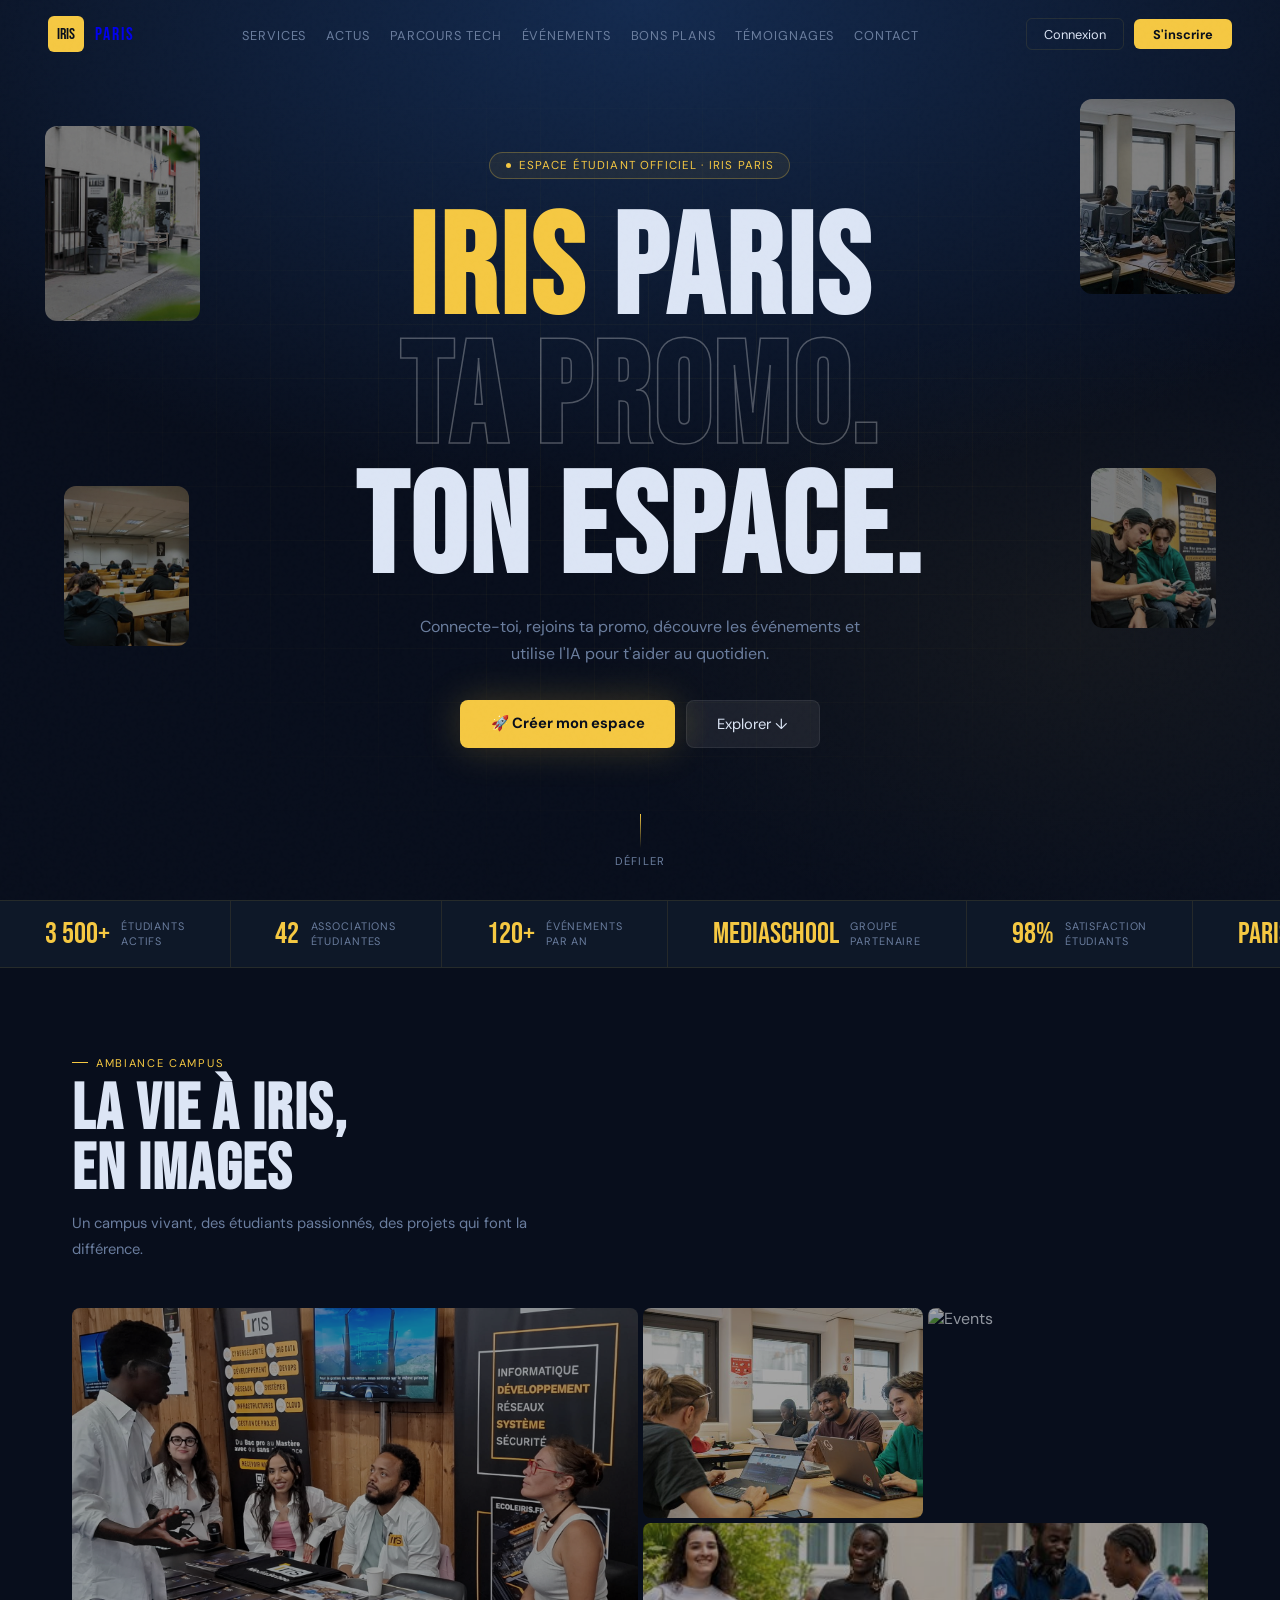
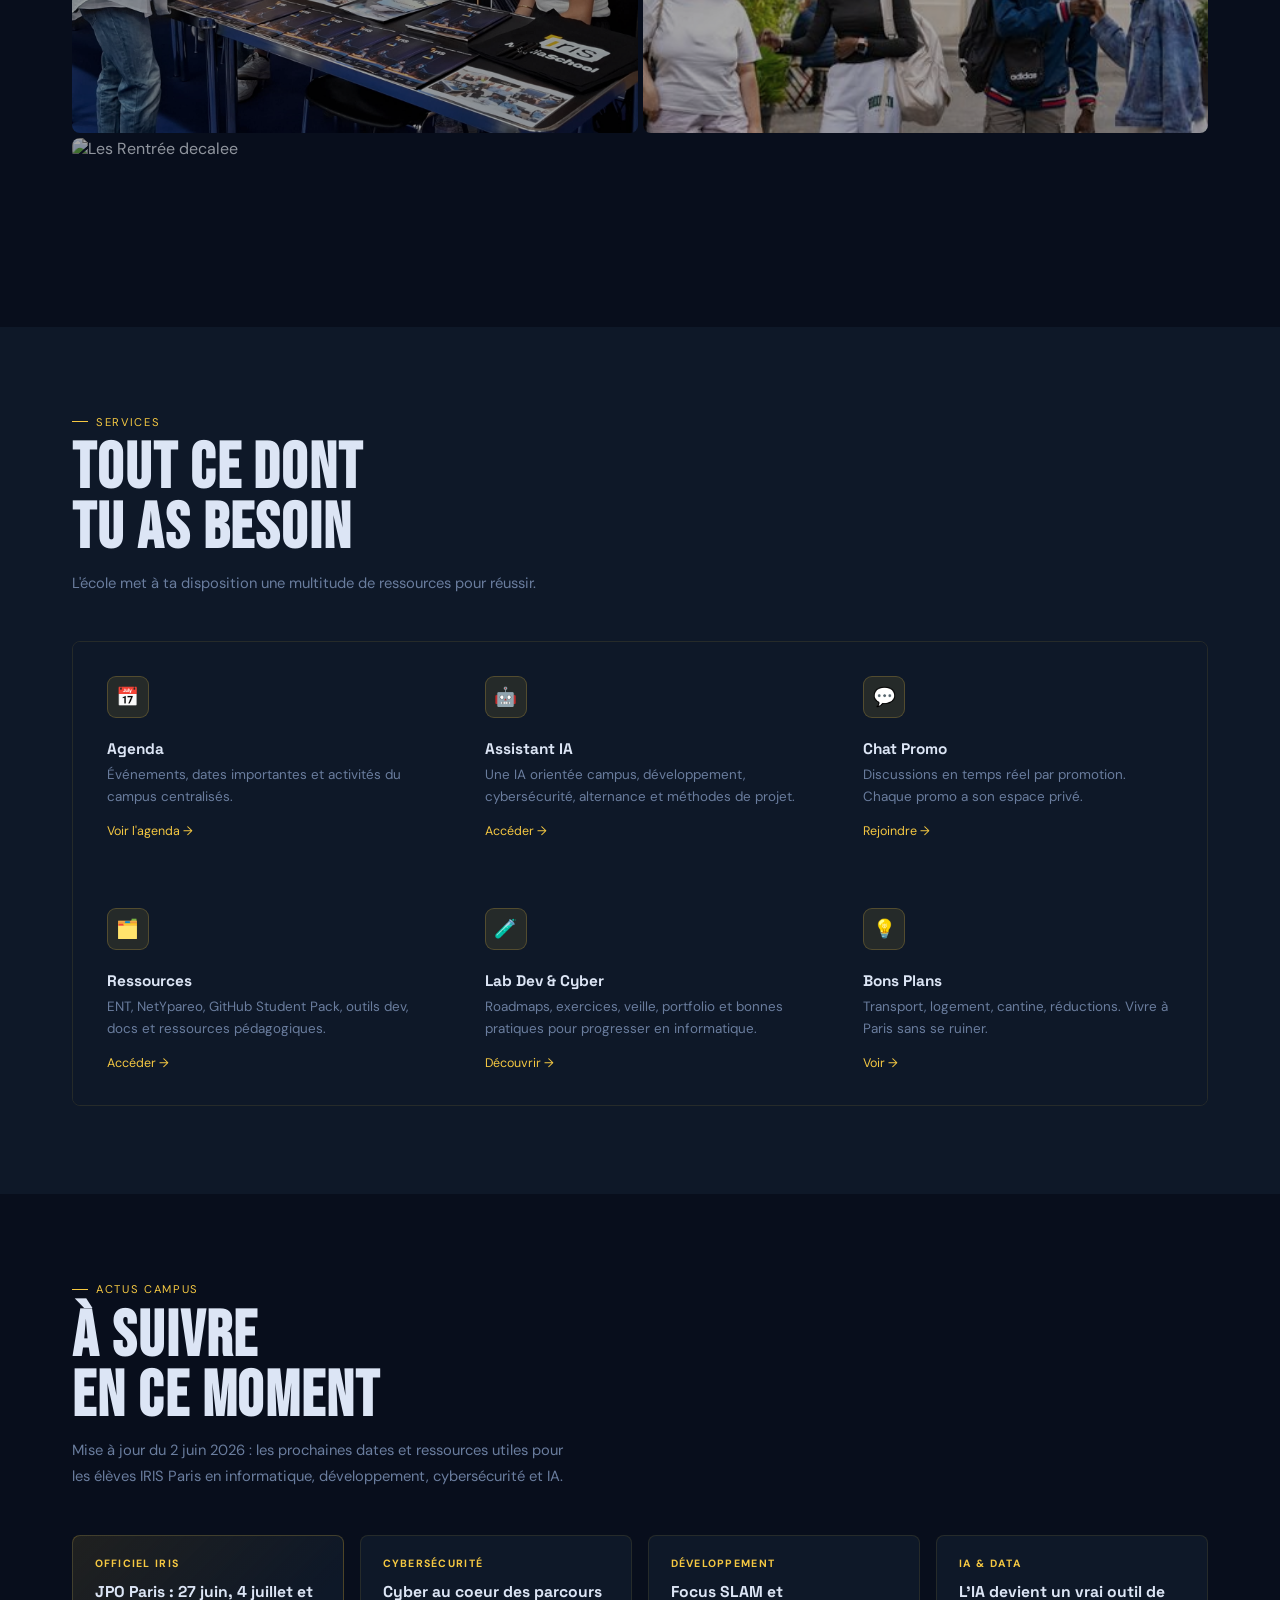
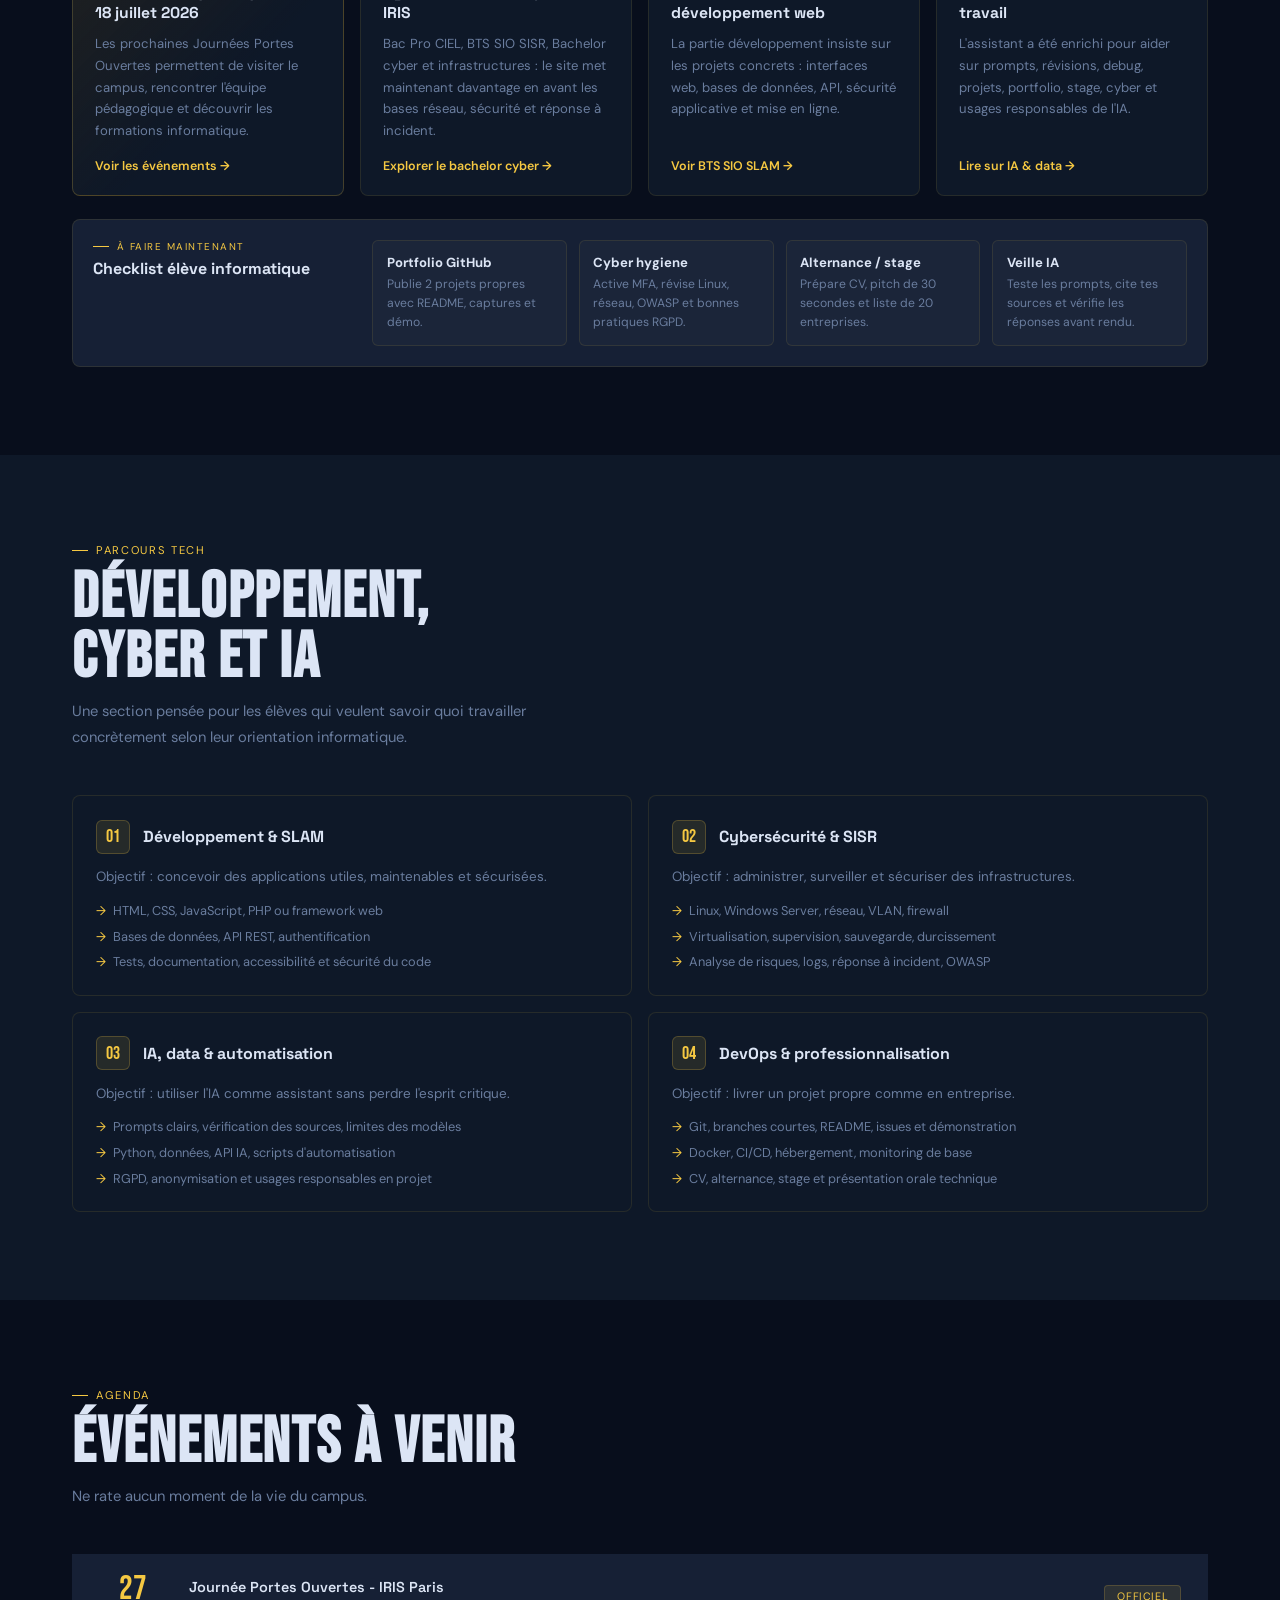
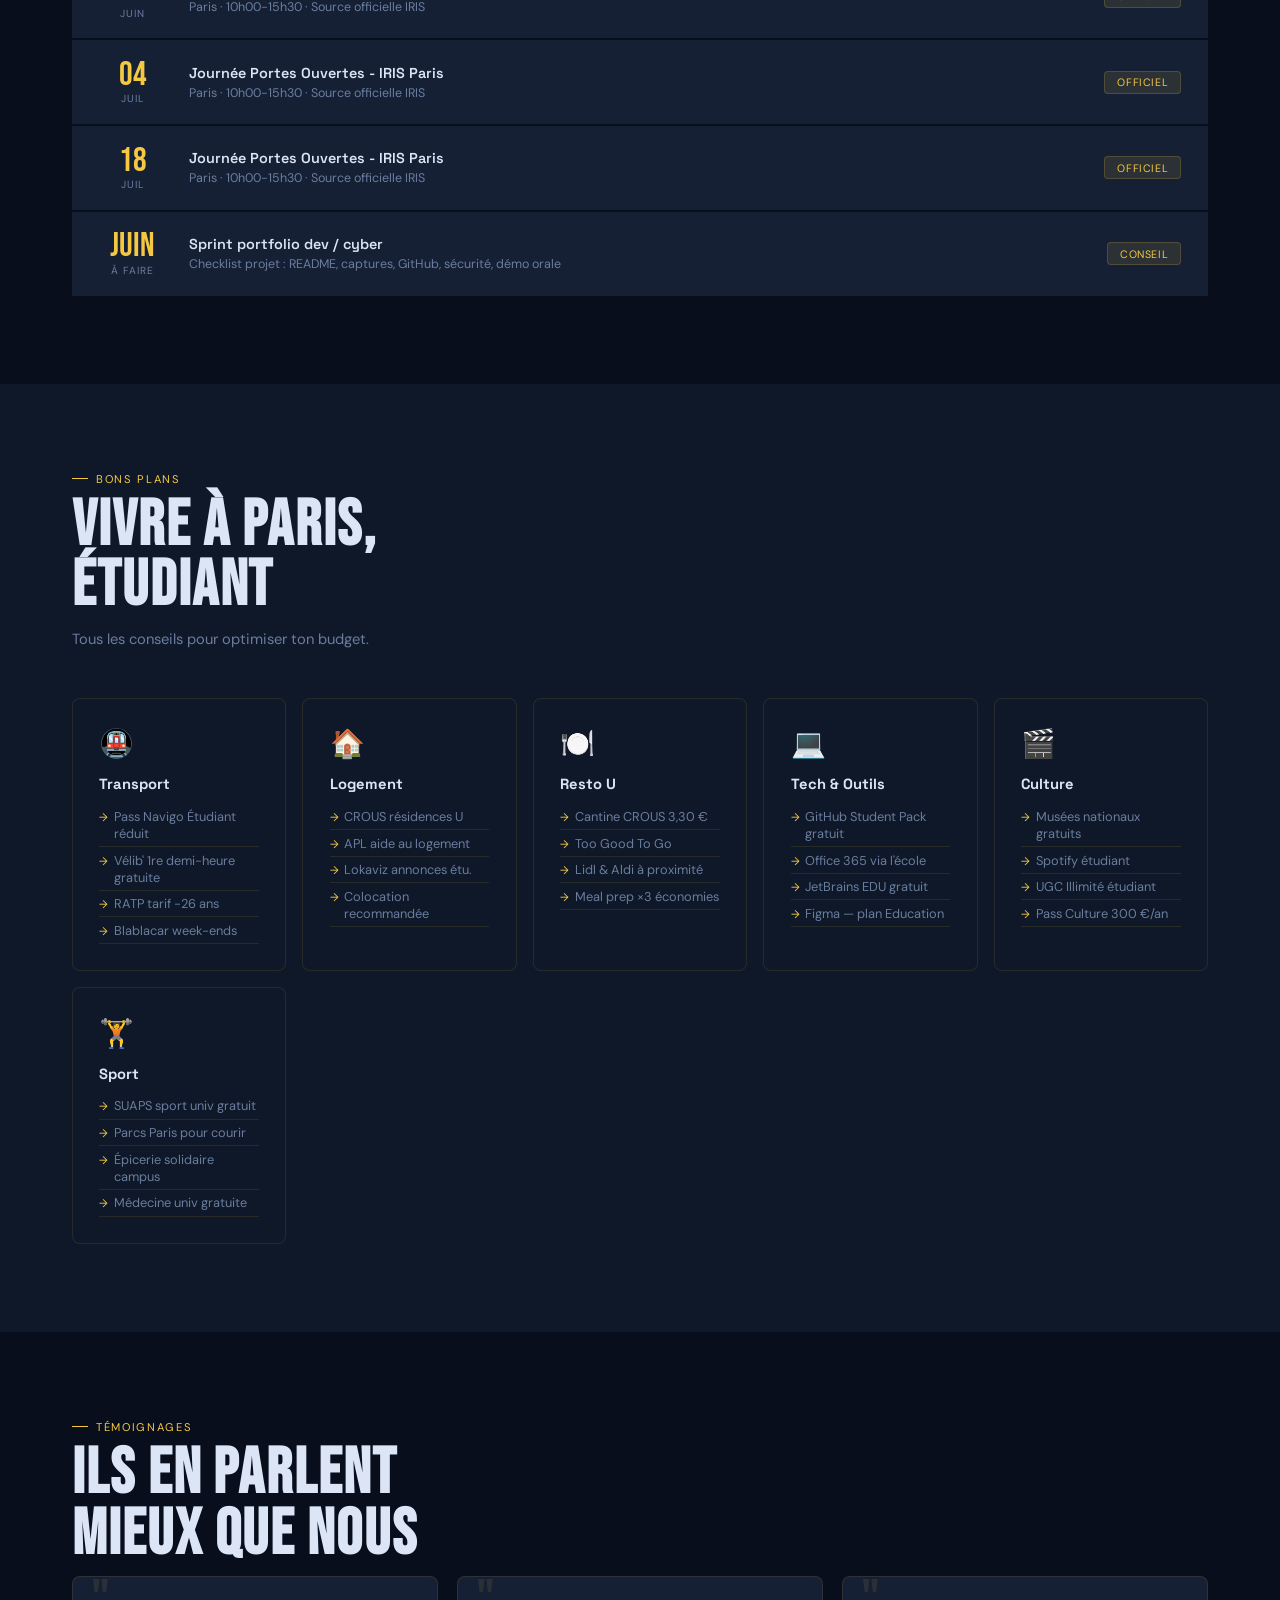
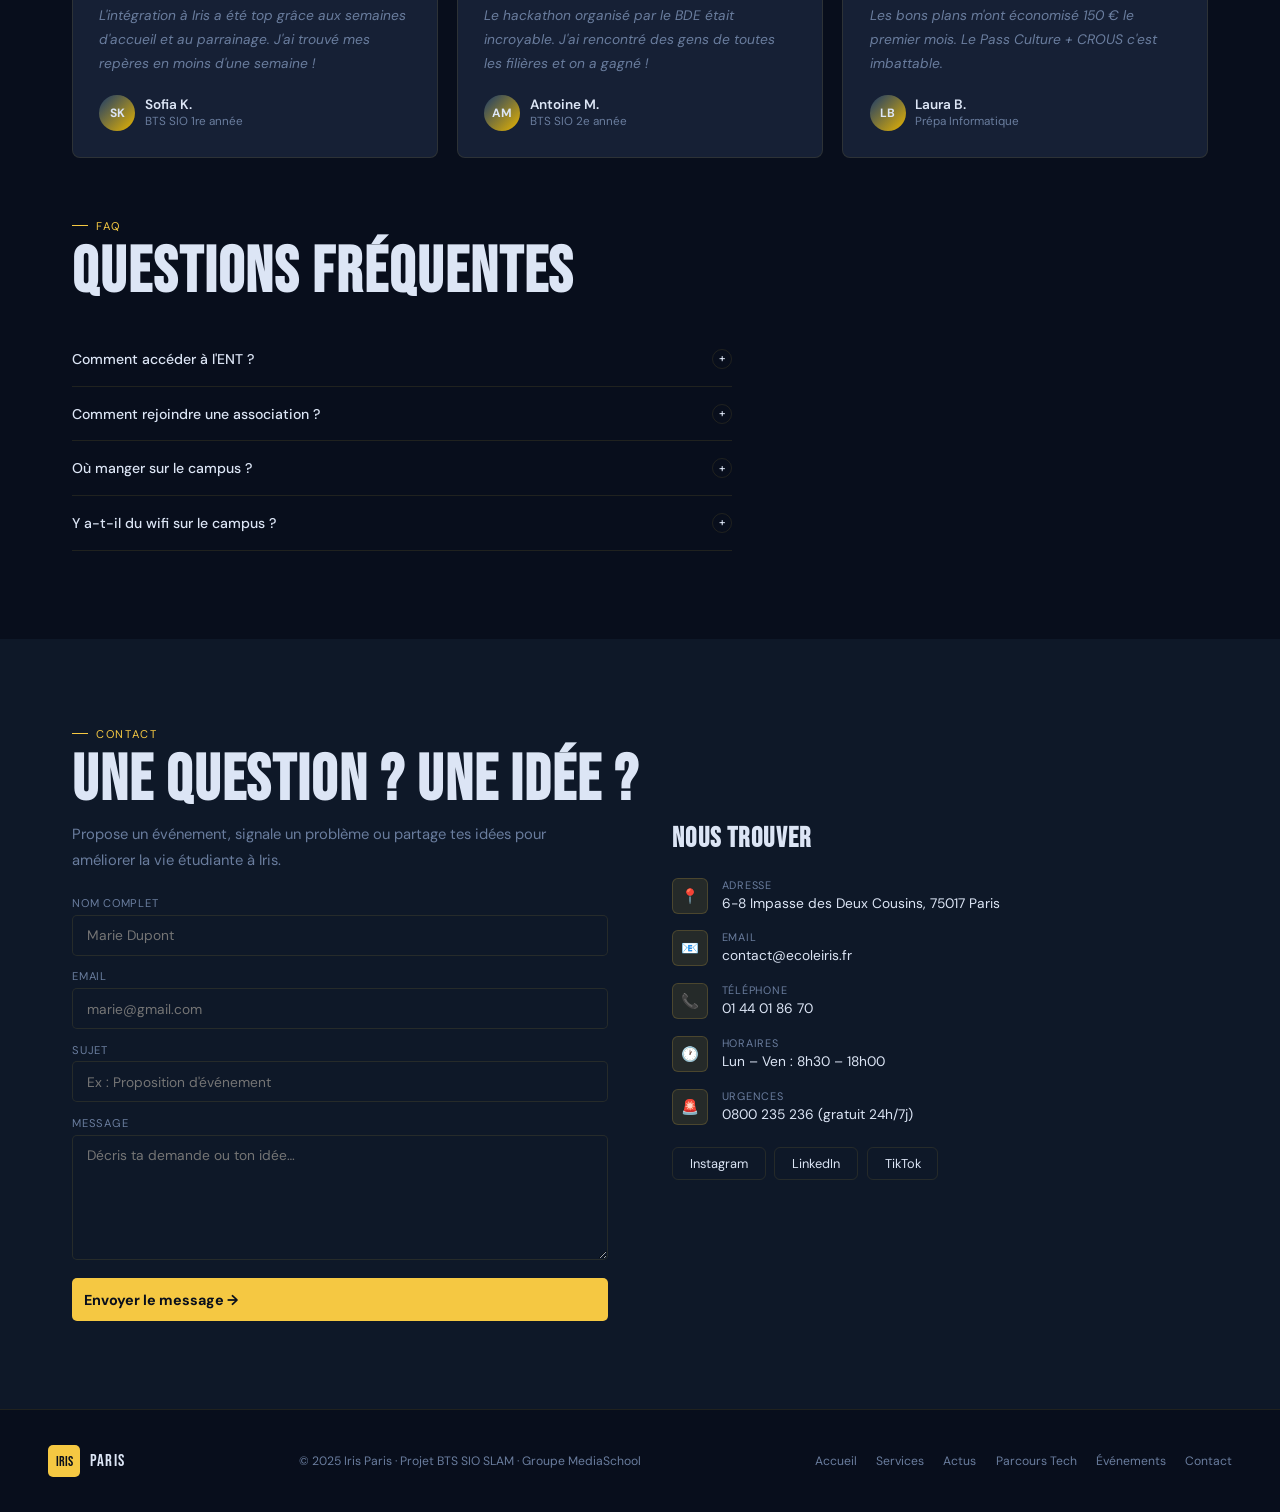
==== commit ee424ccb: "Update Iris Hub content and presentation" ====
--- a/index.html
+++ b/index.html
@@ -20,6 +20,7 @@
   FB_PROJECT_ID:    "iris-paris-hub",
   FB_APP_ID:        "1:199364662600:web:6777f655a6bdda31c34f7d",
   CONTACT_EMAIL:    "marcdmr79@gmail.com",    // ← destinataire du formulaire de contact
+  ANTHROPIC_KEY:    "",                        // ← clé API Claude (optionnel, pour l'IA)
 };
 </script>
 
@@ -52,18 +53,20 @@
   window._fbPush  = (room, data) => push(ref(db, `chat/${room}`), { ...data, ts: serverTimestamp() });
   window._fbListen = (room, cb) => {
     const q = query(ref(db, `chat/${room}`), orderByChild('ts'), limitToLast(80));
-    return onValue(q, snap => { const msgs=[]; snap.forEach(c=>msgs.push({id:c.key,...c.val()})); cb(msgs); });
+    return onValue(q,
+      snap => { const msgs=[]; snap.forEach(c=>msgs.push({id:c.key,...c.val()})); cb(msgs); },
+      err => cb([], err)
+    );
   };
   window._fbPresence = (room, user, cb) => {
     const id = (user.email || user.first || 'user').replace(/[.#$/\[\]]/g, '_');
     const pRef = ref(db, `presence/${room}/${id}`);
-    set(pRef, { name:user.first || 'Étudiant', email:user.email || '', ts:serverTimestamp() });
+    set(pRef, { name:user.first || 'Etudiant', email:user.email || '', ts:serverTimestamp() }).catch(err => cb(null, err));
     onDisconnect(pRef).remove();
-    const unsubscribe = onValue(ref(db, `presence/${room}`), snap => {
-      let count = 0;
-      snap.forEach(() => count++);
-      cb(count);
-    });
+    const unsubscribe = onValue(ref(db, `presence/${room}`),
+      snap => { let count = 0; snap.forEach(() => count++); cb(count); },
+      err => cb(null, err)
+    );
     return () => { unsubscribe(); remove(pRef); };
   };
 } catch(e) {
@@ -79,7 +82,7 @@
 
 <!-- ════ LOADER ════ -->
 <div id="loader">
-  <div class="ld-brand"><img class="ld-logo-img" src="https://tse1.mm.bing.net/th/id/OIP._q3jXSKBld_lZj-VoCpQSAHaHa?rs=1&pid=ImgDetMain&o=7&rm=3" alt="IRIS Paris" onerror="this.style.display='none';this.nextElementSibling.style.display='flex'"><div class="ld-fallback" style="display:none"><div class="ld-box">IRIS</div><div class="ld-name">PARIS</div></div></div>
+  <div class="ld-brand"><img class="ld-logo-img" src="https://ecoleiris.fr/themes/custom/iris_2024/logo.svg" alt="IRIS Paris" onerror="this.style.display='none';this.nextElementSibling.style.display='flex'"><div class="ld-fallback" style="display:none"><div class="ld-box">IRIS</div><div class="ld-name">PARIS</div></div></div>
   <div class="ld-bar"><div class="ld-fill" id="lf"></div></div>
   <div class="ld-pct" id="lp">0%</div>
 </div>
@@ -91,6 +94,8 @@
 <!-- ════ MENU MOBILE ════ -->
 <div class="mob-menu" id="mobMenu">
   <a href="#services" onclick="closeMob()">Services</a>
+  <a href="#actus" onclick="closeMob()">Actus</a>
+  <a href="#parcours-tech" onclick="closeMob()">Parcours Tech</a>
   <a href="#evenements" onclick="closeMob()">Événements</a>
   <a href="#bons-plans" onclick="closeMob()">Bons Plans</a>
   <a href="#temoignages" onclick="closeMob()">Témoignages</a>
@@ -102,6 +107,8 @@
   <a class="nav-brand" href="#"><div class="nav-logo">IRIS</div><span class="nav-school">PARIS</span></a>
   <ul class="nav-links">
     <li><a href="#services">Services</a></li>
+    <li><a href="#actus">Actus</a></li>
+    <li><a href="#parcours-tech">Parcours Tech</a></li>
     <li><a href="#evenements">Événements</a></li>
     <li><a href="#bons-plans">Bons Plans</a></li>
     <li><a href="#temoignages">Témoignages</a></li>
@@ -173,11 +180,101 @@
   <p class="sd reveal">L'école met à ta disposition une multitude de ressources pour réussir.</p>
   <div class="cards-g reveal">
     <div class="fc" onmousemove="glowCard(this,event)"><div class="fc-ico">📅</div><div class="fc-title">Agenda</div><div class="fc-desc">Événements, dates importantes et activités du campus centralisés.</div><a class="fc-lnk" href="#evenements">Voir l'agenda →</a></div>
-    <div class="fc" onmousemove="glowCard(this,event)"><div class="fc-ico">🤖</div><div class="fc-title">Assistant IA</div><div class="fc-desc">Une IA intégrée pour répondre à toutes tes questions sur la vie étudiante.</div><a class="fc-lnk" href="#" onclick="openAuth('register');return false;">Accéder →</a></div>
+    <div class="fc" onmousemove="glowCard(this,event)"><div class="fc-ico">🤖</div><div class="fc-title">Assistant IA</div><div class="fc-desc">Une IA orientée campus, développement, cybersécurité, alternance et méthodes de projet.</div><a class="fc-lnk" href="#" onclick="openAuth('register');return false;">Accéder →</a></div>
     <div class="fc" onmousemove="glowCard(this,event)"><div class="fc-ico">💬</div><div class="fc-title">Chat Promo</div><div class="fc-desc">Discussions en temps réel par promotion. Chaque promo a son espace privé.</div><a class="fc-lnk" href="#" onclick="openAuth('register');return false;">Rejoindre →</a></div>
-    <div class="fc" onmousemove="glowCard(this,event)"><div class="fc-ico">🗂️</div><div class="fc-title">Ressources</div><div class="fc-desc">ENT, bibliothèque numérique, mails scolaires, outils pédagogiques.</div><a class="fc-lnk" href="#">Accéder →</a></div>
-    <div class="fc" onmousemove="glowCard(this,event)"><div class="fc-ico">🎭</div><div class="fc-title">Associations</div><div class="fc-desc">42 associations : sport, culture, art, gaming, humanitaire.</div><a class="fc-lnk" href="#">Découvrir →</a></div>
+    <div class="fc" onmousemove="glowCard(this,event)"><div class="fc-ico">🗂️</div><div class="fc-title">Ressources</div><div class="fc-desc">ENT, NetYpareo, GitHub Student Pack, outils dev, docs et ressources pédagogiques.</div><a class="fc-lnk" href="#parcours-tech">Accéder →</a></div>
+    <div class="fc" onmousemove="glowCard(this,event)"><div class="fc-ico">🧪</div><div class="fc-title">Lab Dev & Cyber</div><div class="fc-desc">Roadmaps, exercices, veille, portfolio et bonnes pratiques pour progresser en informatique.</div><a class="fc-lnk" href="#parcours-tech">Découvrir →</a></div>
     <div class="fc" onmousemove="glowCard(this,event)"><div class="fc-ico">💡</div><div class="fc-title">Bons Plans</div><div class="fc-desc">Transport, logement, cantine, réductions. Vivre à Paris sans se ruiner.</div><a class="fc-lnk" href="#bons-plans">Voir →</a></div>
+  </div>
+</div></section>
+
+<!-- ════ ACTUALITÉS CAMPUS ════ -->
+<section id="actus"><div class="si">
+  <div class="sl">Actus campus</div>
+  <h2 class="st reveal">À suivre<br>en ce moment</h2>
+  <p class="sd reveal">Mise à jour du 2 juin 2026 : les prochaines dates et ressources utiles pour les élèves IRIS Paris en informatique, développement, cybersécurité et IA.</p>
+  <div class="news-g reveal">
+    <article class="news-card hot">
+      <div class="news-k">Officiel IRIS</div>
+      <h3>JPO Paris : 27 juin, 4 juillet et 18 juillet 2026</h3>
+      <p>Les prochaines Journées Portes Ouvertes permettent de visiter le campus, rencontrer l'équipe pédagogique et découvrir les formations informatique.</p>
+      <a href="https://ecoleiris.fr/evenements" target="_blank" rel="noopener">Voir les événements →</a>
+    </article>
+    <article class="news-card">
+      <div class="news-k">Cybersécurité</div>
+      <h3>Cyber au coeur des parcours IRIS</h3>
+      <p>Bac Pro CIEL, BTS SIO SISR, Bachelor cyber et infrastructures : le site met maintenant davantage en avant les bases réseau, sécurité et réponse à incident.</p>
+      <a href="https://ecoleiris.fr/formations/bachelor-cybersecurite-gestion-reseaux" target="_blank" rel="noopener">Explorer le bachelor cyber →</a>
+    </article>
+    <article class="news-card">
+      <div class="news-k">Développement</div>
+      <h3>Focus SLAM et développement web</h3>
+      <p>La partie développement insiste sur les projets concrets : interfaces web, bases de données, API, sécurité applicative et mise en ligne.</p>
+      <a href="https://ecoleiris.fr/formations/bts-sio-option-slam" target="_blank" rel="noopener">Voir BTS SIO SLAM →</a>
+    </article>
+    <article class="news-card">
+      <div class="news-k">IA & data</div>
+      <h3>L'IA devient un vrai outil de travail</h3>
+      <p>L'assistant a été enrichi pour aider sur prompts, révisions, debug, projets, portfolio, stage, cyber et usages responsables de l'IA.</p>
+      <a href="https://ecoleiris.fr/news/blog/se-former-a-l-ia-et-la-data" target="_blank" rel="noopener">Lire sur IA & data →</a>
+    </article>
+  </div>
+  <div class="todo-panel reveal">
+    <div>
+      <div class="sl mini">À faire maintenant</div>
+      <h3>Checklist élève informatique</h3>
+    </div>
+    <div class="todo-g">
+      <div class="todo-i"><strong>Portfolio GitHub</strong><span>Publie 2 projets propres avec README, captures et démo.</span></div>
+      <div class="todo-i"><strong>Cyber hygiene</strong><span>Active MFA, révise Linux, réseau, OWASP et bonnes pratiques RGPD.</span></div>
+      <div class="todo-i"><strong>Alternance / stage</strong><span>Prépare CV, pitch de 30 secondes et liste de 20 entreprises.</span></div>
+      <div class="todo-i"><strong>Veille IA</strong><span>Teste les prompts, cite tes sources et vérifie les réponses avant rendu.</span></div>
+    </div>
+  </div>
+</div></section>
+
+<!-- ════ PARCOURS TECH ════ -->
+<section id="parcours-tech" style="background:var(--bg2)"><div class="si">
+  <div class="sl">Parcours Tech</div>
+  <h2 class="st reveal">Développement,<br>cyber et IA</h2>
+  <p class="sd reveal">Une section pensée pour les élèves qui veulent savoir quoi travailler concrètement selon leur orientation informatique.</p>
+  <div class="tracks-g reveal">
+    <article class="track-card">
+      <div class="track-top"><span>01</span><h3>Développement & SLAM</h3></div>
+      <p>Objectif : concevoir des applications utiles, maintenables et sécurisées.</p>
+      <ul>
+        <li>HTML, CSS, JavaScript, PHP ou framework web</li>
+        <li>Bases de données, API REST, authentification</li>
+        <li>Tests, documentation, accessibilité et sécurité du code</li>
+      </ul>
+    </article>
+    <article class="track-card">
+      <div class="track-top"><span>02</span><h3>Cybersécurité & SISR</h3></div>
+      <p>Objectif : administrer, surveiller et sécuriser des infrastructures.</p>
+      <ul>
+        <li>Linux, Windows Server, réseau, VLAN, firewall</li>
+        <li>Virtualisation, supervision, sauvegarde, durcissement</li>
+        <li>Analyse de risques, logs, réponse à incident, OWASP</li>
+      </ul>
+    </article>
+    <article class="track-card">
+      <div class="track-top"><span>03</span><h3>IA, data & automatisation</h3></div>
+      <p>Objectif : utiliser l'IA comme assistant sans perdre l'esprit critique.</p>
+      <ul>
+        <li>Prompts clairs, vérification des sources, limites des modèles</li>
+        <li>Python, données, API IA, scripts d'automatisation</li>
+        <li>RGPD, anonymisation et usages responsables en projet</li>
+      </ul>
+    </article>
+    <article class="track-card">
+      <div class="track-top"><span>04</span><h3>DevOps & professionnalisation</h3></div>
+      <p>Objectif : livrer un projet propre comme en entreprise.</p>
+      <ul>
+        <li>Git, branches courtes, README, issues et démonstration</li>
+        <li>Docker, CI/CD, hébergement, monitoring de base</li>
+        <li>CV, alternance, stage et présentation orale technique</li>
+      </ul>
+    </article>
   </div>
 </div></section>
 
@@ -187,12 +284,10 @@
   <h2 class="st reveal">Événements à venir</h2>
   <p class="sd reveal">Ne rate aucun moment de la vie du campus.</p>
   <div class="events-list reveal">
-    <div class="ev"><div><div class="ev-day">12</div><div class="ev-mo">Mai</div></div><div><div class="ev-title">Soirée d'intégration BTS SIO</div><div class="ev-loc">📍 Amphi A · 19h00</div></div><div class="ev-badge">Soirée</div></div>
-    <div class="ev"><div><div class="ev-day">18</div><div class="ev-mo">Mai</div></div><div><div class="ev-title">Hackathon 24h Développement Web</div><div class="ev-loc">📍 Salles Info · 09h00</div></div><div class="ev-badge">Compétition</div></div>
-    <div class="ev"><div><div class="ev-day">24</div><div class="ev-mo">Mai</div></div><div><div class="ev-title">Forum des Associations</div><div class="ev-loc">📍 Hall Principal · 10h00</div></div><div class="ev-badge">Forum</div></div>
-    <div class="ev"><div><div class="ev-day">02</div><div class="ev-mo">Juin</div></div><div><div class="ev-title">Journée Portes Ouvertes</div><div class="ev-loc">📍 Campus entier · 10h00</div></div><div class="ev-badge">Tous</div></div>
-    <div class="ev"><div><div class="ev-day">15</div><div class="ev-mo">Juin</div></div><div><div class="ev-title">Tournoi FIFA inter-promos</div><div class="ev-loc">📍 Salle BDE · 14h00</div></div><div class="ev-badge">Gaming</div></div>
-    <div class="ev"><div><div class="ev-day">28</div><div class="ev-mo">Juin</div></div><div><div class="ev-title">Iris Gala — Soirée de fin d'année</div><div class="ev-loc">📍 Rooftop Paris · 20h00</div></div><div class="ev-badge">Gala</div></div>
+    <div class="ev"><div><div class="ev-day">27</div><div class="ev-mo">Juin</div></div><div><div class="ev-title">Journée Portes Ouvertes - IRIS Paris</div><div class="ev-loc">Paris · 10h00-15h30 · Source officielle IRIS</div></div><div class="ev-badge">Officiel</div></div>
+    <div class="ev"><div><div class="ev-day">04</div><div class="ev-mo">Juil</div></div><div><div class="ev-title">Journée Portes Ouvertes - IRIS Paris</div><div class="ev-loc">Paris · 10h00-15h30 · Source officielle IRIS</div></div><div class="ev-badge">Officiel</div></div>
+    <div class="ev"><div><div class="ev-day">18</div><div class="ev-mo">Juil</div></div><div><div class="ev-title">Journée Portes Ouvertes - IRIS Paris</div><div class="ev-loc">Paris · 10h00-15h30 · Source officielle IRIS</div></div><div class="ev-badge">Officiel</div></div>
+    <div class="ev"><div><div class="ev-day">Juin</div><div class="ev-mo">À faire</div></div><div><div class="ev-title">Sprint portfolio dev / cyber</div><div class="ev-loc">Checklist projet : README, captures, GitHub, sécurité, démo orale</div></div><div class="ev-badge">Conseil</div></div>
   </div>
 </div></section>
 
@@ -268,7 +363,7 @@
   <p>© 2025 Iris Paris · Projet BTS SIO SLAM · Groupe MediaSchool</p>
   <div class="ft-links">
     <a href="#accueil">Accueil</a><a href="#services">Services</a>
-    <a href="#evenements">Événements</a><a href="#contact">Contact</a><a href="#">Mentions légales</a>
+    <a href="#actus">Actus</a><a href="#parcours-tech">Parcours Tech</a><a href="#evenements">Événements</a><a href="#contact">Contact</a>
   </div>
 </footer>
 
@@ -401,7 +496,7 @@
         <!-- 4 stats rapides -->
         <div class="dst">
           <div class="dsc"><div class="dsc-n" id="dsMsgs">0</div><div class="dsc-l">Messages</div></div>
-          <div class="dsc"><div class="dsc-n">6</div><div class="dsc-l">Événements</div></div>
+          <div class="dsc"><div class="dsc-n">3</div><div class="dsc-l">JPO à venir</div></div>
           <div class="dsc"><div class="dsc-n" id="dsEvJ">0</div><div class="dsc-l">Participations</div></div>
           <div class="dsc"><div class="dsc-n" id="dsDays">1</div><div class="dsc-l">Jours sur Iris Hub</div></div>
         </div>
@@ -410,16 +505,16 @@
           <div class="fcard">
             <div class="fcH"><span class="fcH-t">📢 Actualités</span><span style="font-size:.7rem;color:var(--muted)">Aujourd'hui</span></div>
             <div class="fcB">
-              <div class="ai pin"><div class="ai-tag">📌 Épinglé</div><div class="ai-ttl">Inscription Hackathon ouverte !</div><div class="ai-sub">Places limitées · avant le 10 mai</div></div>
-              <div class="ai"><div class="ai-sub" style="color:var(--muted);font-size:.72rem">Il y a 2h</div><div class="ai-ttl">Forum des associations : inscriptions ouvertes.</div></div>
-              <div class="ai"><div class="ai-sub" style="color:var(--muted);font-size:.72rem">Hier</div><div class="ai-ttl">Résultats du quiz vendredi sur l'ENT.</div></div>
+              <div class="ai pin"><div class="ai-tag">📌 Officiel IRIS</div><div class="ai-ttl">JPO Paris à venir : 27 juin, 4 juillet et 18 juillet 2026.</div><div class="ai-sub">Visite campus, formations informatique, échanges pédagogiques</div></div>
+              <div class="ai"><div class="ai-sub" style="color:var(--muted);font-size:.72rem">Nouveau</div><div class="ai-ttl">Assistant IA enrichi : dev, cyber, portfolio, stage et alternance.</div></div>
+              <div class="ai"><div class="ai-sub" style="color:var(--muted);font-size:.72rem">À faire</div><div class="ai-ttl">Prépare 2 projets GitHub propres avant tes candidatures.</div></div>
             </div>
           </div>
           <div class="fcard">
             <div class="fcH"><span class="fcH-t">📅 Prochains events</span><a href="#" onclick="navTo('events')" style="font-size:.7rem;color:var(--ac);text-decoration:none">Tout voir →</a></div>
             <div class="fcB">
-              <div class="ai" style="display:flex;gap:.7rem;align-items:center"><div style="text-align:center;min-width:34px"><div style="font-family:'Bebas Neue',sans-serif;font-size:1.3rem;color:var(--ac);line-height:1">12</div><div style="font-size:.6rem;text-transform:uppercase;color:var(--muted)">Mai</div></div><div><div style="font-size:.82rem;font-weight:500">Soirée d'intégration</div><div style="font-size:.74rem;color:var(--muted)">Amphi A · 19h00</div></div></div>
-              <div class="ai" style="display:flex;gap:.7rem;align-items:center"><div style="text-align:center;min-width:34px"><div style="font-family:'Bebas Neue',sans-serif;font-size:1.3rem;color:var(--ac);line-height:1">18</div><div style="font-size:.6rem;text-transform:uppercase;color:var(--muted)">Mai</div></div><div><div style="font-size:.82rem;font-weight:500">Hackathon 24h</div><div style="font-size:.74rem;color:var(--muted)">Salles Info · 09h00</div></div></div>
+              <div class="ai" style="display:flex;gap:.7rem;align-items:center"><div style="text-align:center;min-width:34px"><div style="font-family:'Bebas Neue',sans-serif;font-size:1.3rem;color:var(--ac);line-height:1">27</div><div style="font-size:.6rem;text-transform:uppercase;color:var(--muted)">Juin</div></div><div><div style="font-size:.82rem;font-weight:500">JPO IRIS Paris</div><div style="font-size:.74rem;color:var(--muted)">10h00-15h30 · Officiel</div></div></div>
+              <div class="ai" style="display:flex;gap:.7rem;align-items:center"><div style="text-align:center;min-width:34px"><div style="font-family:'Bebas Neue',sans-serif;font-size:1.3rem;color:var(--ac);line-height:1">04</div><div style="font-size:.6rem;text-transform:uppercase;color:var(--muted)">Juil</div></div><div><div style="font-size:.82rem;font-weight:500">JPO IRIS Paris</div><div style="font-size:.74rem;color:var(--muted)">10h00-15h30 · Officiel</div></div></div>
             </div>
           </div>
         </div>
@@ -437,7 +532,7 @@
           <!-- Compte à rebours vers le prochain événement -->
           <div class="countdown-widget">
             <div class="cw-label">Prochain événement</div>
-            <div class="cw-event">🎉 Soirée d'intégration BTS SIO</div>
+            <div class="cw-event" id="cwEventName">JPO IRIS Paris - 27 juin 2026</div>
             <div class="cw-grid">
               <div class="cw-unit"><div class="cw-num" id="cwD">--</div><div class="cw-lbl">Jours</div></div>
               <div class="cw-unit"><div class="cw-num" id="cwH">--</div><div class="cw-lbl">Heures</div></div>
@@ -480,12 +575,14 @@
           </div>
           <!-- Suggestions rapides cliquables -->
           <div class="ai-sugs">
-            <button class="ai-sug" onclick="askAI('Comment accéder à l\'ENT ?')">ENT</button>
-            <button class="ai-sug" onclick="askAI('Bons plans transport Paris ?')">Transport</button>
-            <button class="ai-sug" onclick="askAI('Comment s\'inscrire au hackathon ?')">Hackathon</button>
-            <button class="ai-sug" onclick="askAI('Associations à Iris ?')">Associations</button>
-            <button class="ai-sug" onclick="askAI('Où manger pas cher ?')">Manger</button>
-            <button class="ai-sug" onclick="askAI('Comment obtenir un certificat de scolarité ?')">Certificat</button>
+            <button class="ai-sug" onclick="askAI('Fais-moi un plan de revision BTS SIO sur 7 jours')">Revision</button>
+            <button class="ai-sug" onclick="askAI('Aide-moi a preparer une candidature en alternance')">Alternance</button>
+            <button class="ai-sug" onclick="askAI('Fais-moi une checklist portfolio developpeur cyber')">Portfolio</button>
+            <button class="ai-sug" onclick="askAI('Explique une roadmap cybersécurité pour BTS SIO SISR')">Cyber</button>
+            <button class="ai-sug" onclick="askAI('Aide-moi a organiser un projet web SLAM avec base de donnees et API')">Projet dev</button>
+            <button class="ai-sug" onclick="askAI('Explique-moi comment deboguer une erreur JavaScript')">Debug JS</button>
+            <button class="ai-sug" onclick="askAI('Comment utiliser l IA dans un projet sans tricher ni inventer ?')">IA responsable</button>
+            <button class="ai-sug" onclick="askAI('Donne-moi les bases RGPD et securite a respecter dans un projet')">RGPD</button>
           </div>
           <div class="ai-msgs" id="aiMsgs"></div>
           <div class="ai-inp-row">
@@ -495,18 +592,19 @@
         </div>
       </div>
 
-      <!-- ══ PANEL EVENTS ══ -->
+      <!-- PANEL EVENTS -->
       <div class="panel" id="panel-events">
+        <div style="margin-bottom:1.4rem">
+          <h2 style="font-family:'Bebas Neue',sans-serif;font-size:1.8rem;letter-spacing:.04em;margin-bottom:.3rem">Événements officiels IRIS Paris</h2>
+          <p style="font-size:.85rem;color:var(--muted)">Source : page officielle des événements IRIS, consultée le 2 juin 2026.</p>
+        </div>
         <div class="evg">
-          <div class="evc"><div class="evc-img"><img src="https://images.unsplash.com/photo-1540575467063-178a50c2df87?w=500&q=75" alt=""></div><div class="evc-bdy"><div class="evc-date">12 Mai · 19h00</div><div class="evc-ttl">Soirée d'intégration BTS SIO</div><div class="evc-loc">📍 Amphi A</div></div><div class="evc-ft"><span style="font-size:.73rem;color:var(--muted)">42 participants</span><button class="ev-att go" onclick="joinEv(this)">Je participe</button></div></div>
-          <div class="evc"><div class="evc-img"><img src="https://images.unsplash.com/photo-1498243691581-b145c3f54a5a?w=500&q=75" alt=""></div><div class="evc-bdy"><div class="evc-date">18 Mai · 09h00</div><div class="evc-ttl">Hackathon 24h Dev Web</div><div class="evc-loc">📍 Salles Informatique</div></div><div class="evc-ft"><span style="font-size:.73rem;color:var(--muted)">28 participants</span><button class="ev-att go" onclick="joinEv(this)">Je participe</button></div></div>
-          <div class="evc"><div class="evc-img"><img src="https://images.unsplash.com/photo-1522202176988-66273c2fd55f?w=500&q=75" alt=""></div><div class="evc-bdy"><div class="evc-date">24 Mai · 10h00</div><div class="evc-ttl">Forum des Associations</div><div class="evc-loc">📍 Hall Principal</div></div><div class="evc-ft"><span style="font-size:.73rem;color:var(--muted)">120 participants</span><button class="ev-att go" onclick="joinEv(this)">Je participe</button></div></div>
-          <div class="evc"><div class="evc-img"><img src="https://images.unsplash.com/photo-1529156069898-49953e39b3ac?w=500&q=75" alt=""></div><div class="evc-bdy"><div class="evc-date">15 Juin · 14h00</div><div class="evc-ttl">Tournoi FIFA inter-promos</div><div class="evc-loc">📍 Salle BDE</div></div><div class="evc-ft"><span style="font-size:.73rem;color:var(--muted)">16 participants</span><button class="ev-att go" onclick="joinEv(this)">Je participe</button></div></div>
-          <div class="evc"><div class="evc-img"><img src="https://images.unsplash.com/photo-1519750157634-b6d493a0f77c?w=500&q=75" alt=""></div><div class="evc-bdy"><div class="evc-date">28 Juin · 20h00</div><div class="evc-ttl">Iris Gala — Soirée de fin d'année</div><div class="evc-loc">📍 Rooftop Paris</div></div><div class="evc-ft"><span style="font-size:.73rem;color:var(--muted)">200 participants</span><button class="ev-att go" onclick="joinEv(this)">Je participe</button></div></div>
-          <div class="evc"><div class="evc-img"><img src="https://images.unsplash.com/photo-1571019613454-1cb2f99b2d8b?w=500&q=75" alt=""></div><div class="evc-bdy"><div class="evc-date">5 Juin · 14h00</div><div class="evc-ttl">Workshop IA & Prompt Engineering</div><div class="evc-loc">📍 Salle B102</div></div><div class="evc-ft"><span style="font-size:.73rem;color:var(--muted)">25 participants</span><button class="ev-att go" onclick="joinEv(this)">Je participe</button></div></div>
+          <div class="evc"><div class="evc-img"><img src="https://images.unsplash.com/photo-1519389950473-47ba0277781c?w=500&q=75" alt=""></div><div class="evc-bdy"><div class="evc-date">27 Juin 2026 · 10h00-15h30</div><div class="evc-ttl">Journée Portes Ouvertes - IRIS Paris</div><div class="evc-loc">Campus Paris - formations informatique</div></div><div class="evc-ft"><span style="font-size:.73rem;color:var(--muted)">Événement officiel</span><a class="ev-att go" href="https://ecoleiris.fr/evenements/jpo-paris-27-juin-2026" target="_blank" rel="noopener">Voir</a></div></div>
+          <div class="evc"><div class="evc-img"><img src="https://images.unsplash.com/photo-1556761175-b413da4baf72?w=500&q=75" alt=""></div><div class="evc-bdy"><div class="evc-date">4 Juillet 2026 · 10h00-15h30</div><div class="evc-ttl">Journée Portes Ouvertes - IRIS Paris</div><div class="evc-loc">Visite campus, étudiants, pédagogie</div></div><div class="evc-ft"><span style="font-size:.73rem;color:var(--muted)">Événement officiel</span><a class="ev-att go" href="https://ecoleiris.fr/evenements/jpo-paris-4-juillet-2026" target="_blank" rel="noopener">Voir</a></div></div>
+          <div class="evc"><div class="evc-img"><img src="https://images.unsplash.com/photo-1522202176988-66273c2fd55f?w=500&q=75" alt=""></div><div class="evc-bdy"><div class="evc-date">18 Juillet 2026 · 10h00-15h30</div><div class="evc-ttl">Journée Portes Ouvertes - IRIS Paris</div><div class="evc-loc">Dernière date d'été à suivre</div></div><div class="evc-ft"><span style="font-size:.73rem;color:var(--muted)">Événement officiel</span><a class="ev-att go" href="https://ecoleiris.fr/evenements/jpo-paris-18-juillet-2026" target="_blank" rel="noopener">Voir</a></div></div>
+          <div class="evc"><div class="evc-img"><img src="https://images.unsplash.com/photo-1555066931-4365d14bab8c?w=500&q=75" alt=""></div><div class="evc-bdy"><div class="evc-date">À faire cette semaine</div><div class="evc-ttl">Sprint portfolio dev / cyber</div><div class="evc-loc">README, captures, démo, sécurité, CV et pitch alternance</div></div><div class="evc-ft"><span style="font-size:.73rem;color:var(--muted)">Checklist étudiant</span><button class="ev-att go" onclick="navTo('ia'); askAI('Fais-moi une checklist portfolio developpeur cyber pour une alternance')">Aide IA</button></div></div>
         </div>
       </div>
-
       <!-- ══ PANEL QUIZ ══ -->
       <div class="panel" id="panel-quiz">
         <div class="quiz-wrap">
@@ -528,6 +626,7 @@
           </div>
         </div>
       </div>
+
       <!-- ══ PANEL PROFIL ══ -->
       <div class="panel" id="panel-profil">
         <div class="prof-hd">
@@ -586,11 +685,11 @@
       <!-- ══ PANEL NOTIFICATIONS ══ -->
       <div class="panel" id="panel-notifs">
         <div class="notif-l">
-          <div class="nitem unread"><div class="ndot"></div><div><div class="ntxt">🎉 <strong>Hackathon 24h</strong> — inscriptions ouvertes jusqu'au 10 mai !</div><div class="ntime">Il y a 2h</div></div></div>
-          <div class="nitem unread"><div class="ndot"></div><div><div class="ntxt">💬 Nouveau message dans ton chat de promo.</div><div class="ntime">Il y a 4h</div></div></div>
-          <div class="nitem unread"><div class="ndot"></div><div><div class="ntxt">📅 Rappel : Forum des Associations dans 3 jours.</div><div class="ntime">Hier</div></div></div>
-          <div class="nitem"><div class="ndot read"></div><div><div class="ntxt">✅ Ton compte Iris Hub a été créé avec succès.</div><div class="ntime">Il y a 2j</div></div></div>
-          <div class="nitem"><div class="ndot read"></div><div><div class="ntxt">🎓 Bon plan : -20% JetBrains pour les étudiants Iris.</div><div class="ntime">Il y a 3j</div></div></div>
+          <div class="nitem unread"><div class="ndot"></div><div><div class="ntxt">📅 <strong>JPO IRIS Paris</strong> — prochaine date officielle : 27 juin 2026, 10h00-15h30.</div><div class="ntime">Aujourd'hui</div></div></div>
+          <div class="nitem unread"><div class="ndot"></div><div><div class="ntxt">💻 Sprint portfolio : ajoute README, captures, démo et points de sécurité à tes projets.</div><div class="ntime">Cette semaine</div></div></div>
+          <div class="nitem unread"><div class="ndot"></div><div><div class="ntxt">🛡️ Cyber : révise Linux, réseau, MFA, OWASP et réponse à incident.</div><div class="ntime">À faire</div></div></div>
+          <div class="nitem"><div class="ndot read"></div><div><div class="ntxt">🤖 Iris AI répond maintenant aux questions dev, cyber, IA, stage et alternance.</div><div class="ntime">Nouveau</div></div></div>
+          <div class="nitem"><div class="ndot read"></div><div><div class="ntxt">🎓 Pense à préparer CV, LinkedIn et GitHub avant tes candidatures.</div><div class="ntime">Conseil</div></div></div>
         </div>
       </div>
 
@@ -619,7 +718,7 @@
 
 // Correspondance id_promo → nom affiché
 const PROMO_LABELS = {
-  "bts-sio-decalee":"BTS SIO - Rentree decalee",
+  "bts-slam-1":    "BTS SIO — Rentree decale",
   "bts-slam-1":    "BTS SIO SLAM — 1re année",
   "bts-slam-2":    "BTS SIO SLAM — 2e année",
   "bts-sisr-1":    "BTS SIO SISR — 1re année",
@@ -632,27 +731,80 @@
 
 // Base de connaissances locale pour l'IA (fallback si API inaccessible)
 const AI_KB = {
-  ent:        "Pour l'ENT, connecte-toi sur **ent.ecoleiris.fr** avec ton email scolaire. En cas de problème, le bureau B204 peut t'aider.",
-  transport:  "Pass Navigo Étudiant ~45€/mois, Vélib' gratuit 30min, RATP tarif réduit -26 ans. La ligne 3 dessert bien le campus.",
-  hackathon:  "Le Hackathon 24h Iris est le **18 mai à 09h00** en salles informatique. Inscris-toi sur l'ENT avant le 10 mai. Équipes de 3 à 5 personnes.",
-  association:"**42 associations** à Iris : BDE, BDS, gaming, coding, musique, humanitaire. Forum le 24 mai pour toutes les rencontrer.",
-  manger:     "Resto U CROUS à 5 min : 3,30 € le repas complet. Cafétéria au RDC. Hank Burger et Saigon Kitchen sont recommandés à proximité.",
-  certificat: "Ton certificat de scolarité est sur l'ENT → **Mes documents**. Téléchargeable en PDF 24h/7j.",
-  wifi:       "Réseau **Eduroam** sur tout le campus. Connecte-toi avec ton email scolaire — configuration automatique ensuite.",
-  logement:   "CROUS résidences U, APL aide au logement, Lokaviz pour les annonces. La colocation dans le 17e est recommandée.",
+  ent: "Pour l'ENT, verifie d'abord ton identifiant scolaire, puis teste la recuperation de mot de passe. Si NetYpareo ou l'ENT bloque encore, garde une capture de l'erreur et contacte l'administration avec l'heure exacte du test.",
+  transport: "Pour venir a IRIS Paris, prepare un trajet principal et un trajet secours. Les etudiants utilisent souvent Navigo, metro, RER, bus ou Velib selon l'horaire; ajoute 10 a 15 minutes de marge les jours d'examen.",
+  evenement: "Pour les evenements IRIS, privilegie toujours la page officielle de l'ecole. Note la date, l'heure, l'adresse et le lien d'inscription dans ton agenda pour eviter les oublis.",
+  association: "Pour t'integrer, vise une activite utile a ton parcours: BDE pour le reseau, coding pour progresser, cyber pour pratiquer, sport pour garder le rythme. Le bon choix est celui que tu peux tenir toute l'annee.",
+  manger: "Pour manger pas cher, compare CROUS, repas prepares et offres etudiantes autour du campus. En periode de cours longue, prevois eau + snack simple: ca evite de perdre de l'energie avant un TP.",
+  certificat: "Pour un certificat de scolarite, cherche d'abord dans l'espace documents de ton portail ecole. Si le document n'apparait pas, demande-le au secretariat avec ton nom, promo et annee scolaire.",
+  wifi: "Pour le Wi-Fi, teste Eduroam avec ton adresse scolaire complete. En cas d'echec: oublie le reseau, reconnecte-toi, puis verifie que la date/heure du PC est correcte.",
+  logement: "Pour le logement, prepare trois pistes: CROUS, colocation et garant/Visale. Garde un dossier pret en PDF: piece d'identite, certificat de scolarite, justificatifs et garant si besoin.",
+  revision: "Plan de revision efficace: 1) liste les chapitres, 2) classe-les par difficulte, 3) fais 45 min de travail + 10 min pause, 4) termine chaque session par 5 questions sans regarder le cours, 5) refais les erreurs le lendemain.",
+  alternance: "Pour l'alternance, prepare un CV clair, 2 projets GitHub propres, un pitch de 30 secondes et une liste de 20 entreprises. Relance poliment apres 5 a 7 jours avec un mail court et precis.",
+  mail: "Structure de mail pro: objet clair, bonjour, contexte en une phrase, demande precise, piece jointe si utile, formule courte. Exemple d'objet: Question sur le rendu du projet JavaScript - Promo BTS SIO.",
+  debug: "Pour deboguer: reproduis l'erreur, lis la console, isole la ligne, verifie les donnees, puis teste une correction minimale. En JS, commence par console.log(type, valeur) et par verifier les selecteurs DOM.",
+  rgpd: "RGPD dans un projet etudiant: collecte seulement les donnees utiles, explique pourquoi, protege l'acces, evite les mots de passe en clair, supprime les donnees inutiles et ne partage rien sans accord.",
+  projet: "Pour un projet en equipe: definissez le besoin, decoupez en tickets, nommez un responsable par fonctionnalite, utilisez Git avec branches courtes, faites une demo chaque semaine et gardez un README a jour.",
+  netypareo: "Avec NetYpareo, le plus fiable est souvent d'utiliser les vues officielles connectees a ton compte. Si ton site ne peut pas telecharger les donnees, ajoute un bouton vers NetYpareo et evite d'inventer un emploi du temps.",
+  firebase: "Pour Firebase: verifie la config, les regles Realtime Database, le chemin utilise par le chat et les erreurs console. Si la base refuse l'ecriture, le site doit afficher un mode local temporaire au lieu de faire croire que tout marche.",
+  dev: "Roadmap developpement: 1) maitrise HTML/CSS/JS, 2) ajoute PHP ou Node, 3) connecte une base SQL, 4) cree une API, 5) securise formulaire/auth, 6) documente avec README, captures et demo. Pour SLAM, montre surtout que ton application repond a un besoin metier.",
+  cyber: "Roadmap cyber/SISR: commence par Linux, reseau IP, DNS, HTTP, VLAN, firewall et virtualisation. Ensuite travaille logs, durcissement, sauvegarde, OWASP, MFA et analyse d'incident. Pour progresser, tiens un carnet de commandes et explique toujours le risque + la correction.",
+  portfolio: "Portfolio efficace: 2 ou 3 projets suffisent si chacun a un README clair, captures, lien demo, stack technique, probleme resolu, schema de donnees, points de securite et ameliorations futures. Ajoute un projet dev et un projet cyber si tu vises une alternance informatique.",
+  stage: "Stage/alternance: prepare CV une page, LinkedIn propre, GitHub lisible, pitch de 30 secondes et tableau de suivi. Cible ESN, PME locales, equipes support, cyber, dev web et infrastructure. Relance apres 5 a 7 jours avec un mail court et une preuve de motivation.",
+  ia: "IA responsable: utilise l'IA pour reformuler, planifier, deboguer et generer des pistes, mais verifie les faits, cite les sources, teste le code et comprends ce que tu rends. Ne colle jamais de donnees personnelles ou de secrets API dans un outil IA.",
+  jpo: "Prochaines JPO IRIS Paris verifiees: 27 juin, 4 juillet et 18 juillet 2026, de 10h00 a 15h30. A preparer: questions sur formation, alternance, rythme, projets, materiel, poursuite d'etudes et debouches.",
+  linux: "Base Linux utile: pwd, ls, cd, cat, less, grep, find, chmod, chown, ps, systemctl, ip a, ss -tulpn, journalctl. Pour apprendre vite, cree une VM et documente chaque commande avec son objectif.",
+  securite_web: "Securite web minimum: echapper les sorties HTML, valider les entrees, utiliser requetes preparees SQL, mots de passe hashes, HTTPS, tokens anti-CSRF si formulaire sensible, regles d'acces claires et aucune cle API dans le code public."
 };
-// Questions du quiz (10 questions tech + vie étudiante)
+
+const AI_TOPICS = [
+  { keys:["ent","portail","netypareo","connexion"], answer:"ent" },
+  { keys:["transport","metro","rer","bus","navigo"], answer:"transport" },
+  { keys:["event","evenement","jpo","portes ouvertes"], answer:"evenement" },
+  { keys:["association","bde","club"], answer:"association" },
+  { keys:["manger","cantine","crous","repas"], answer:"manger" },
+  { keys:["certificat","scolarite","document"], answer:"certificat" },
+  { keys:["wifi","wi-fi","internet","eduroam"], answer:"wifi" },
+  { keys:["logement","coloc","crous","appartement"], answer:"logement" },
+  { keys:["revision","reviser","controle","examen","partiel"], answer:"revision" },
+  { keys:["alternance","cv","stage","entreprise","candidature"], answer:"alternance" },
+  { keys:["mail","email","prof","professeur"], answer:"mail" },
+  { keys:["debug","bug","erreur","javascript","console"], answer:"debug" },
+  { keys:["rgpd","donnee","privacy","confidentialite"], answer:"rgpd" },
+  { keys:["projet","equipe","git","github","planning"], answer:"projet" },
+  { keys:["firebase","database","chat","temps reel"], answer:"firebase" },
+  { keys:["developpement","developpeur","slam","application","api","front","backend","web"], answer:"dev" },
+  { keys:["cyber","cybersecurite","sisr","reseau","securite","incident","owasp"], answer:"cyber" },
+  { keys:["portfolio","github","readme","projet perso","demo"], answer:"portfolio" },
+  { keys:["stage","alternance","cv","linkedin","entreprise"], answer:"stage" },
+  { keys:["ia","intelligence artificielle","prompt","chatgpt","claude","data"], answer:"ia" },
+  { keys:["jpo","portes ouvertes","27 juin","4 juillet","18 juillet"], answer:"jpo" },
+  { keys:["linux","commande","terminal","shell","serveur"], answer:"linux" },
+  { keys:["xss","csrf","injection","securite web","authentification","mot de passe"], answer:"securite_web" }
+];
+
+// Questions du quiz: niveaux progressifs et score pondere
 const QUIZ_QUESTIONS = [
-  { q:"Quel réseau wifi est disponible sur le campus Iris Paris ?", opts:["Eduroam","Campus-WiFi","Iris-Net","Orange WiFi"], a:0, exp:"Eduroam est le réseau universitaire standard." },
-  { q:"Quel est le prix d'un repas au restaurant universitaire CROUS ?", opts:["1,50 €","3,30 €","5,00 €","7,50 €"], a:1, exp:"Le repas CROUS est à 3,30 € avec la carte étudiante." },
-  { q:"Que signifie l'acronyme BTS SIO SLAM ?", opts:["Solutions Logicielles et Applications Métiers","Systèmes et Logiciels Avancés Multimédia","Sécurité des Logiciels et Applications Mobiles","Services Logiciels et Architectures Mobiles"], a:0, exp:"SLAM = Solutions Logicielles et Applications Métiers." },
-  { q:"Quel outil de versionning est offert gratuitement aux étudiants via GitHub Student Pack ?", opts:["GitLab Premium","GitHub Pro","Bitbucket Cloud","Azure DevOps"], a:1, exp:"GitHub Pro est inclus dans le GitHub Student Developer Pack." },
-  { q:"Quelle est la signature visuelle du logo Iris Paris ?", opts:["Carré rouge","Cartouche jaune sur fond bleu marine","Triangle vert","Cercle blanc"], a:1, exp:"Le logo IRIS est une cartouche jaune sur fond bleu marine." },
-  { q:"Quel est le nom du framework CSS utility-first le plus populaire ?", opts:["Bootstrap","Foundation","Tailwind CSS","Bulma"], a:2, exp:"Tailwind CSS est le framework utility-first dominant en 2025." },
-  { q:"Quel protocole sécurise les communications HTTPS ?", opts:["HTTP/2","SSL/TLS","FTP","SSH"], a:1, exp:"HTTPS repose sur SSL/TLS pour chiffrer les échanges." },
-  { q:"À Paris, à quel âge cesse-t-on de bénéficier du tarif RATP réduit jeune ?", opts:["18 ans","21 ans","25 ans","26 ans"], a:3, exp:"Le tarif réduit RATP s'applique jusqu'à 25 ans inclus (catégorie -26 ans)." },
-  { q:"Quel est le groupe auquel appartient l'école Iris Paris ?", opts:["IONIS Education","EduGroup","MediaSchool","Galileo Global Education"], a:2, exp:"Iris Paris fait partie du groupe MediaSchool." },
-  { q:"Quel service permet d'obtenir l'APL (aide au logement) ?", opts:["CAF","CPAM","Pôle Emploi","URSSAF"], a:0, exp:"L'APL est versée par la CAF (Caisse d'Allocations Familiales)." },
+  { level:"Facile", theme:"Vie campus", pts:1, q:"Quel reseau Wi-Fi est souvent utilise dans les etablissements d'enseignement superieur ?", opts:["Eduroam","FTP-Net","Campus-Guest-Only","SMTP WiFi"], a:0, exp:"Eduroam est un reseau academique tres courant." },
+  { level:"Facile", theme:"Web", pts:1, q:"Quel langage structure le contenu d'une page web ?", opts:["CSS","HTML","SQL","Bash"], a:1, exp:"HTML decrit la structure; CSS gere le style et JS l'interaction." },
+  { level:"Facile", theme:"Git", pts:1, q:"Quelle commande Git enregistre des changements dans l'historique local ?", opts:["git save","git commit","git upload","git snapshot"], a:1, exp:"git commit cree un point d'historique local." },
+  { level:"Facile", theme:"Cyber", pts:1, q:"Quel protocole chiffre les echanges d'un site en HTTPS ?", opts:["TLS","FTP","DNS","SMTP"], a:0, exp:"HTTPS repose sur TLS pour proteger les echanges." },
+  { level:"Intermediaire", theme:"Backend", pts:2, q:"Quelle methode limite le risque d'injection SQL ?", opts:["Concatener les chaines SQL","Utiliser des requetes preparees","Cacher le formulaire","Renommer la table"], a:1, exp:"Les requetes preparees separent la requete des donnees utilisateur." },
+  { level:"Intermediaire", theme:"HTTP", pts:2, q:"Quelle difference est correcte entre 401 et 403 ?", opts:["401 = non authentifie, 403 = authentifie mais interdit","401 = erreur serveur, 403 = succes","401 = redirection, 403 = cache","Aucune difference"], a:0, exp:"401 demande une authentification; 403 refuse l'acces malgre le contexte." },
+  { level:"Intermediaire", theme:"JavaScript", pts:2, q:"Pourquoi addEventListener est souvent prefere a onclick dans le HTML ?", opts:["Il supprime le CSS","Il separe mieux JS et HTML et permet plusieurs ecouteurs","Il remplace Firebase","Il rend le site hors ligne"], a:1, exp:"addEventListener garde le code plus maintenable et composable." },
+  { level:"Intermediaire", theme:"Base de donnees", pts:2, q:"A quoi sert une cle etrangere dans une base relationnelle ?", opts:["Chiffrer une colonne","Relier deux tables avec integrite","Accelerer toujours toutes les requetes","Stocker une image"], a:1, exp:"Une cle etrangere maintient une relation valide entre tables." },
+  { level:"Intermediaire", theme:"Reseau", pts:2, q:"Dans un reseau IPv4 /24 classique, combien d'adresses sont disponibles au total ?", opts:["24","128","256","1024"], a:2, exp:"Un /24 contient 256 adresses, meme si toutes ne sont pas utilisables par des machines." },
+  { level:"Intermediaire", theme:"RGPD", pts:2, q:"Quel principe RGPD consiste a collecter seulement ce qui est necessaire ?", opts:["Minimisation des donnees","Duplication des donnees","Obfuscation marketing","Indexation globale"], a:0, exp:"La minimisation limite la collecte aux donnees vraiment utiles." },
+  { level:"Intermediaire", theme:"Frontend", pts:2, q:"Quelle protection reduit le risque XSS quand on affiche une saisie utilisateur ?", opts:["Afficher avec innerHTML sans controle","Echapper le texte avant affichage","Desactiver HTTPS","Changer la couleur du bouton"], a:1, exp:"Echapper le texte empeche l'interpretation de HTML ou scripts injectes." },
+  { level:"Intermediaire", theme:"API", pts:2, q:"Quel format est le plus courant pour echanger des donnees avec une API web moderne ?", opts:["JSON","BMP","MP3","EXE"], a:0, exp:"JSON est leger, lisible et tres utilise par les API web." },
+  { level:"Avance", theme:"Securite web", pts:3, q:"A quoi sert principalement un token CSRF ?", opts:["Compresser les images","Verifier qu'une action vient bien de la session legitime","Remplacer le mot de passe","Lancer un cron"], a:1, exp:"Un token CSRF protege contre les actions forcees depuis un autre site." },
+  { level:"Avance", theme:"Auth", pts:3, q:"Quel est un risque important si un JWT sensible est stocke dans localStorage ?", opts:["Il peut etre lu par un script injecte via XSS","Il expire instantanement","Il bloque CSS","Il supprime les cookies"], a:0, exp:"En cas de XSS, localStorage est accessible au script malveillant." },
+  { level:"Avance", theme:"Architecture", pts:3, q:"Que garantit l'isolation dans les proprietes ACID d'une transaction ?", opts:["Les transactions concurrentes ne se perturbent pas de maniere incoherente","Les donnees sont toujours compressees","Le serveur repond en moins de 1 ms","Le HTML est valide"], a:0, exp:"L'isolation evite les effets incoherents entre transactions simultanees." },
+  { level:"Avance", theme:"Algorithmique", pts:3, q:"Quelle complexite correspond a deux boucles imbriquees parcourant chacune n elements ?", opts:["O(1)","O(log n)","O(n)","O(n^2)"], a:3, exp:"Deux parcours imbriques donnent generalement une complexite quadratique." },
+  { level:"Avance", theme:"Navigateur", pts:3, q:"Dans quel cas un preflight CORS est souvent declenche ?", opts:["Requete simple GET sans header custom","Requete avec methode ou header non simple","Chargement d'une image locale","Lecture d'un fichier CSS"], a:1, exp:"Le navigateur envoie OPTIONS avant certaines requetes cross-origin non simples." },
+  { level:"Avance", theme:"Firebase", pts:3, q:"Quelle regle Realtime Database est dangereuse en production ?", opts:["Lecture/ecriture limitee aux utilisateurs autorises","Validation des champs","read/write a true pour tout le monde","Chemins separes par promo"], a:2, exp:"read/write a true expose la base publiquement." },
+  { level:"Avance", theme:"DevOps", pts:3, q:"Quel est l'interet principal d'une variable d'environnement pour une cle API ?", opts:["Eviter de mettre le secret directement dans le code","Rendre le site plus colore","Changer la police","Supprimer Git"], a:0, exp:"Les secrets ne doivent pas etre commits dans le code source." },
+  { level:"Avance", theme:"UX", pts:3, q:"Pour un site responsive, quelle approche evite le mieux les debordements sur mobile ?", opts:["Largeurs fixes partout","Grilles flexibles, media queries et contraintes max-width","Texte en image","Zoom bloque"], a:1, exp:"Un layout fluide avec contraintes et media queries s'adapte mieux aux ecrans." }
 ];
 
 // ══════════════════════════════════════════
@@ -677,7 +829,8 @@
 let currentUser   = null;   // Utilisateur connecté
 let activePromo   = null;   // Salle de chat active
 let fbUnsubscribe = null;   // Interval de polling localStorage
-let presenceUnsubscribe = null; // Présence temps réel / fallback local
+let presenceUnsubscribe = null; // Presence temps reel / fallback local
+let chatFallbackNotified = false;
 let quizState     = { idx:0, score:0, answered:false }; // État du quiz
 
 // ══════════════════════════════════════════
@@ -694,6 +847,8 @@
   lfEl.style.width = lpct + '%';
   lpEl.textContent = Math.floor(lpct) + '%';
 }, 65);
+
+
 
 // ══════════════════════════════════════════
 // 5. NAVIGATION & SCROLL
@@ -835,10 +990,7 @@
 
 // ── Google OAuth (popup réelle via google.accounts.oauth2) ──
 function googleAuth() {
-  if (!CFG.GOOGLE_CLIENT_ID || CFG.GOOGLE_CLIENT_ID.includes('VOTRE') || CFG.GOOGLE_CLIENT_ID.includes('TON_ID')) {
-    toast('Configure GOOGLE_CLIENT_ID dans CFG pour activer Google.');
-    return;
-  }
+  if (CFG.GOOGLE_CLIENT_ID.includes('VOTRE')) { toast('⚙️ Configure GOOGLE_CLIENT_ID dans CFG.'); return; }
   if (!window.google) { toast('⏳ Chargement de Google…'); return; }
   google.accounts.oauth2.initTokenClient({
     client_id: CFG.GOOGLE_CLIENT_ID,
@@ -867,11 +1019,7 @@
   return msalInst;
 }
 async function msftAuth() {
-  if (!CFG.MSFT_CLIENT_ID || CFG.MSFT_CLIENT_ID.includes('VOTRE') || CFG.MSFT_CLIENT_ID.includes('XXXX')) {
-    toast('Configure MSFT_CLIENT_ID dans CFG pour activer Microsoft.');
-    return;
-  }
-  if (!window.msal) { toast('Chargement de Microsoft MSAL...'); return; }
+  if (CFG.MSFT_CLIENT_ID.includes('VOTRE')) { toast('⚙️ Configure MSFT_CLIENT_ID dans CFG.'); return; }
   try {
     const resp = await getMSAL().loginPopup({ scopes:['User.Read'] });
     handleSocialLogin({ email:resp.account.username, first:resp.account.name?.split(' ')[0]||'Étudiant',
@@ -1008,8 +1156,8 @@
 
 // Déconnexion
 function doLogout() {
+  currentUser = null; DB.session = null;
   stopPresence();
-  currentUser = null; DB.session = null;
   if (typeof fbUnsubscribe === 'function') fbUnsubscribe();
   else if (fbUnsubscribe) clearInterval(fbUnsubscribe);
   fbUnsubscribe = null;
@@ -1135,9 +1283,24 @@
   startPresence(promoId, user);
   // Choisir Firebase (temps réel) ou localStorage (fallback)
   if (window._fbReady) {
-    fbUnsubscribe = window._fbListen(promoId, msgs => renderMsgs(msgs));
+    fbUnsubscribe = window._fbListen(promoId, (msgs, err) => {
+      if (err) { switchChatToLocal(promoId, user); return; }
+      renderMsgs(msgs);
+    });
   } else {
     listenLocal(promoId);
+  }
+}
+
+function switchChatToLocal(promoId, user) {
+  if (typeof fbUnsubscribe === 'function') fbUnsubscribe();
+  fbUnsubscribe = null;
+  stopPresence();
+  startLocalPresence(promoId, user);
+  listenLocal(promoId);
+  if (!chatFallbackNotified) {
+    toast('Firebase ne répond pas : chat en mode local sur ce navigateur.');
+    chatFallbackNotified = true;
   }
 }
 
@@ -1158,7 +1321,10 @@
 
 function startPresence(promoId, user) {
   if (window._fbReady && window._fbPresence) {
-    presenceUnsubscribe = window._fbPresence(promoId, user, setOnlineCount);
+    presenceUnsubscribe = window._fbPresence(promoId, user, (count, err) => {
+      if (err) { switchChatToLocal(promoId, user); return; }
+      setOnlineCount(count);
+    });
     return;
   }
   startLocalPresence(promoId, user);
@@ -1257,7 +1423,12 @@
   const msg = { email:currentUser.email, name:currentUser.first+(currentUser.last?' '+currentUser.last:''),
     avatar:currentUser.avatar||DEFAULT_AVATARS[0], text, ts:Date.now() };
   if (window._fbReady) {
-    window._fbPush(activePromo, msg).catch(() => { saveLocalMsg(activePromo, msg); renderMsgs(getLocalMsgs(activePromo)); });
+    window._fbPush(activePromo, msg).catch(() => {
+      switchChatToLocal(activePromo, currentUser);
+      msg.id = 'local_' + Date.now();
+      saveLocalMsg(activePromo, msg);
+      renderMsgs(getLocalMsgs(activePromo));
+    });
   } else {
     // Ajouter un id local pour les réactions
     msg.id = 'local_' + Date.now();
@@ -1299,10 +1470,21 @@
   const el = document.getElementById('aiMsgs');
   el.innerHTML = `<div class="ai-msg iris"><div class="aim-av bot">AI</div>
     <div class="aim-bub">Bonjour ! 👋 Je suis <strong>Iris AI</strong>.<br>
-    Pose-moi n'importe quelle question sur la vie étudiante à Iris !</div></div>`;
+    Je peux t'aider sur la vie campus, le développement, la cybersécurité, l'IA, le portfolio, le stage et l'alternance.</div></div>`;
 }
 
 function askAI(q) { document.getElementById('aiInp').value = q; sendAI(); }
+
+function matchAIAnswer(question) {
+  const ql = question.toLowerCase().normalize('NFD').replace(/[\u0300-\u036f]/g, '');
+  let best = null;
+  for (const topic of AI_TOPICS) {
+    const score = topic.keys.reduce((n, key) => n + (ql.includes(key) ? 1 : 0), 0);
+    if (score && (!best || score > best.score)) best = { score, answer:topic.answer };
+  }
+  if (best) return AI_KB[best.answer];
+  return "Je peux t'aider sur la revision, l'alternance, le portfolio GitHub, le developpement SLAM, la cyber/SISR, Linux, la securite web, l'IA responsable, Firebase, NetYpareo et la vie campus. Pose une question concrete et je te donne une reponse courte avec des actions.";
+}
 
 async function sendAI() {
   const inp = document.getElementById('aiInp');
@@ -1323,7 +1505,7 @@
     const res = await fetch('https://api.anthropic.com/v1/messages', {
       method:'POST', headers:{'Content-Type':'application/json'},
       body:JSON.stringify({ model:'claude-sonnet-4-20250514', max_tokens:350,
-        system:"Tu es Iris AI, l'assistant de la plateforme étudiante Iris Paris (informatique, numérique). Réponds en français, en 2-4 phrases, ton décontracté et professionnel. Aide sur ENT, associations, logement, transport, bons plans, événements.",
+        system:"Tu es Iris AI, l'assistant de la plateforme étudiante Iris Paris. Réponds en français, en 2-4 phrases, ton clair et professionnel. Aide surtout les élèves en informatique: BTS SIO SLAM/SISR, développement web, cybersécurité, IA/data, alternance, stage, portfolio GitHub, debug, RGPD, sécurité web, ENT et événements campus. Donne des actions concrètes, ne prétends pas avoir une source récente si elle n'est pas fournie.",
         messages:[{role:'user',content:q}] }),
     });
     if (res.ok) { const d=await res.json(); answer=d.content?.[0]?.text||''; }
@@ -1331,16 +1513,7 @@
   // Fallback sur la base de connaissances locale
   if (!answer) {
     await new Promise(r=>setTimeout(r,900));
-    const ql = q.toLowerCase();
-    if (ql.includes('ent')||ql.includes('portail'))           answer = AI_KB.ent;
-    else if (ql.includes('transport')||ql.includes('métro'))  answer = AI_KB.transport;
-    else if (ql.includes('hackathon'))                        answer = AI_KB.hackathon;
-    else if (ql.includes('association')||ql.includes('bde'))  answer = AI_KB.association;
-    else if (ql.includes('manger')||ql.includes('cantine'))   answer = AI_KB.manger;
-    else if (ql.includes('certificat'))                       answer = AI_KB.certificat;
-    else if (ql.includes('wifi')||ql.includes('internet'))    answer = AI_KB.wifi;
-    else if (ql.includes('logement')||ql.includes('coloc'))   answer = AI_KB.logement;
-    else answer = "Je n'ai pas d'info précise sur ce sujet. Contacte l'administration via le formulaire ou passe au bureau B204. 😊";
+    answer = matchAIAnswer(q);
   }
   document.getElementById(tid)?.remove();
   el.innerHTML += `<div class="ai-msg iris"><div class="aim-av bot">AI</div>
@@ -1366,45 +1539,53 @@
 // 16. QUIZ ÉTUDIANT
 // ══════════════════════════════════════════
 function initQuiz() {
-  quizState = { idx:0, score:0, answered:false };
+  quizState = {
+    idx:0,
+    score:0,
+    maxScore:QUIZ_QUESTIONS.reduce((sum, q) => sum + (q.pts || 1), 0),
+    answered:false
+  };
   showQuestion();
 }
 
 function showQuestion() {
   const q = QUIZ_QUESTIONS[quizState.idx];
-  document.getElementById('qzQ').textContent = q.q;
-  document.getElementById('qzScore').textContent = `${quizState.score} / ${quizState.idx}`;
+  document.getElementById('qzQ').innerHTML =
+    `<div class="quiz-meta"><span class="qz-difficulty">${esc(q.level)}</span><span>${esc(q.theme)}</span><span>${q.pts || 1} pts</span></div>${esc(q.q)}`;
+  document.getElementById('qzScore').textContent = `${quizState.score} / ${quizState.maxScore}`;
   document.getElementById('qzBar').style.width = ((quizState.idx / QUIZ_QUESTIONS.length)*100) + '%';
   document.getElementById('qzInfo').textContent = `Question ${quizState.idx+1} / ${QUIZ_QUESTIONS.length}`;
   document.getElementById('qzNext').style.display = 'none';
   quizState.answered = false;
-  // Générer les boutons de réponse
   const optsEl = document.getElementById('qzOpts');
   optsEl.innerHTML = q.opts.map((opt,i) =>
-    `<button class="qopt" onclick="answerQuiz(${i})">${opt}</button>`
+    `<button class="qopt" onclick="answerQuiz(${i})">${esc(opt)}</button>`
   ).join('');
 }
 
 function answerQuiz(chosen) {
   if (quizState.answered) return;
   quizState.answered = true;
-  const q    = QUIZ_QUESTIONS[quizState.idx];
+  const q = QUIZ_QUESTIONS[quizState.idx];
+  const points = q.pts || 1;
+  const correct = chosen === q.a;
   const btns = document.querySelectorAll('.qopt');
-  // Colorier les boutons (vert = bonne réponse, rouge = mauvaise)
   btns.forEach((btn, i) => {
     if (i === q.a) btn.classList.add('correct');
-    else if (i === chosen && chosen !== q.a) btn.classList.add('wrong');
+    else if (i === chosen && !correct) btn.classList.add('wrong');
     btn.disabled = true;
   });
-  if (chosen === q.a) quizState.score++;
-  document.getElementById('qzInfo').textContent = `${q.exp} • Score : ${quizState.score} / ${quizState.idx+1}`;
-  document.getElementById('qzScore').textContent = `${quizState.score} / ${quizState.idx+1}`;
-  // Afficher "Suivant" ou message de fin
+  if (correct) quizState.score += points;
+  document.getElementById('qzInfo').textContent =
+    `${q.exp} ${correct ? `+${points} pts` : '0 pt'} - Score : ${quizState.score} / ${quizState.maxScore}`;
+  document.getElementById('qzScore').textContent = `${quizState.score} / ${quizState.maxScore}`;
   if (quizState.idx < QUIZ_QUESTIONS.length-1) {
     document.getElementById('qzNext').style.display = 'inline-flex';
   } else {
+    const percent = Math.round((quizState.score / quizState.maxScore) * 100);
+    const verdict = percent >= 85 ? 'Excellent, niveau solide.' : percent >= 60 ? 'Bien joue, continue a muscler les questions avancees.' : 'A reviser: refais le quiz en notant les themes faibles.';
     document.getElementById('qzInfo').textContent +=
-      ` | Score final : ${quizState.score}/${QUIZ_QUESTIONS.length} ${quizState.score>=8?'🏆 Excellent !':quizState.score>=5?'👍 Bien joué !':'💪 À réviser !'}`;
+      ` | Score final : ${quizState.score}/${quizState.maxScore} (${percent}%) - ${verdict}`;
     document.getElementById('qzBar').style.width = '100%';
   }
 }
@@ -1450,9 +1631,16 @@
 // 18. COMPTE À REBOURS (prochain événement)
 // ══════════════════════════════════════════
 function initCountdown() {
-  // Prochain événement : soirée d'intégration BTS SIO le 12 mai
-  const target = new Date(new Date().getFullYear(), 4, 12, 19, 0, 0); // mois = 4 (mai = index 4)
-  if (target < new Date()) target.setFullYear(target.getFullYear()+1); // reporter à l'année suivante si passé
+  // Prochain événement officiel IRIS Paris publié sur ecoleiris.fr/evenements
+  const officialDates = [
+    { label:'JPO IRIS Paris - 27 juin 2026', date:new Date(2026, 5, 27, 10, 0, 0) },
+    { label:'JPO IRIS Paris - 4 juillet 2026', date:new Date(2026, 6, 4, 10, 0, 0) },
+    { label:'JPO IRIS Paris - 18 juillet 2026', date:new Date(2026, 6, 18, 10, 0, 0) },
+  ];
+  const nextEvent = officialDates.find(e => e.date > new Date()) || officialDates[officialDates.length - 1];
+  const target = nextEvent.date;
+  const labelEl = document.getElementById('cwEventName');
+  if (labelEl) labelEl.textContent = nextEvent.label;
   function tick() {
     const diff = target - new Date();
     if (diff <= 0) { document.getElementById('cwD').textContent = '00'; return; }
--- a/style.css
+++ b/style.css
@@ -0,0 +1,712 @@
+/* ══════════════════════════════════════════════════════════
+   VARIABLES CSS — Système de thèmes
+   data-theme="dark|light"  sur <html>
+   data-accent="gold|blue|teal" sur <html>
+══════════════════════════════════════════════════════════ */
+:root {
+  /* Couleurs de structure (thème sombre par défaut — couleurs Iris) */
+  --bg:    #080E1C;  /* Fond principal   */
+  --bg2:   #0E1828;  /* Fond cartes      */
+  --bg3:   #162035;  /* Fond inputs      */
+  --bg4:   #1D2A42;  /* Hover léger      */
+  --blue:  #1A3A6B;  /* Bleu Iris        */
+  --text:  #DCE5F5;  /* Texte principal  */
+  --muted: #6A7D9E;  /* Texte secondaire */
+  --bord:  rgba(245,200,66,.1);   /* Bordure discrète */
+  --bord2: rgba(245,200,66,.22);  /* Bordure active   */
+  --glass: rgba(255,255,255,.035);
+  --gl2:   rgba(255,255,255,.07);
+  --red:   #F04444;
+  --green: #29C76F;
+  --R:     8px;  /* border-radius standard */
+  /* Accent selon data-accent */
+  --ac:   #F5C842;   /* or  */
+  --ac2:  #E8B500;   /* or foncé */
+  --acl:  #FDE97A;   /* or clair */
+}
+/* Thème clair */
+[data-theme="light"] {
+  --bg:    #F5F7FC;
+  --bg2:   #FFFFFF;
+  --bg3:   #EEF1F8;
+  --bg4:   #E4E8F3;
+  --blue:  #2A5BA5;
+  --text:  #1A2340;
+  --muted: #6B7594;
+  --bord:  rgba(42,91,165,.12);
+  --bord2: rgba(42,91,165,.28);
+  --glass: rgba(0,0,0,.03);
+  --gl2:   rgba(0,0,0,.06);
+}
+/* Accent bleu */
+[data-accent="blue"]  { --ac:#378ADD; --ac2:#185FA5; --acl:#85B7EB; }
+/* Accent teal */
+[data-accent="teal"]  { --ac:#1D9E75; --ac2:#0F6E56; --acl:#5DCAA5; }
+
+/* ── Reset & base ── */
+*, *::before, *::after { margin:0; padding:0; box-sizing:border-box; }
+html { scroll-behavior:smooth; }
+body { font-family:'DM Sans',sans-serif; background:var(--bg); color:var(--text);
+       overflow-x:hidden; cursor:auto; transition:background .35s, color .35s; }
+
+
+/* ── Overlay bruit de fond (effet texture) ── */
+body::after { content:''; position:fixed; inset:0; opacity:.5; pointer-events:none; z-index:9990;
+  background:url("data:image/svg+xml,%3Csvg viewBox='0 0 256 256' xmlns='http://www.w3.org/2000/svg'%3E%3Cfilter id='n'%3E%3CfeTurbulence type='fractalNoise' baseFrequency='.85' numOctaves='4' stitchTiles='stitch'/%3E%3C/filter%3E%3Crect width='100%25' height='100%25' filter='url(%23n)' opacity='.022'/%3E%3C/svg%3E"); }
+
+/* ── Loader de démarrage ── */
+#loader { position:fixed; inset:0; background:var(--bg); z-index:8500;
+  display:flex; flex-direction:column; align-items:center; justify-content:center; gap:1.5rem;
+  transition:opacity .5s, visibility .5s; }
+#loader.out { opacity:0; visibility:hidden; }
+.ld-brand { display:flex; align-items:center; justify-content:center; gap:.85rem; min-height:78px; }
+.ld-logo-img { width:min(190px,58vw); max-height:82px; object-fit:contain; filter:drop-shadow(0 16px 34px rgba(0,0,0,.28)); }
+.ld-fallback { align-items:center; gap:.85rem; }
+.ld-box  { width:52px; height:52px; background:var(--ac); border-radius:10px;
+  display:flex; align-items:center; justify-content:center;
+  font-family:'Bebas Neue',sans-serif; font-size:1.5rem; color:var(--bg); letter-spacing:.04em; }
+.ld-name { font-family:'Bebas Neue',sans-serif; font-size:2.2rem; letter-spacing:.1em; }
+.ld-bar  { width:200px; height:2px; background:rgba(255,255,255,.08); border-radius:2px; overflow:hidden; }
+.ld-fill { height:100%; background:linear-gradient(90deg,var(--ac2),var(--acl)); border-radius:2px; width:0; }
+.ld-pct  { font-size:.72rem; color:var(--muted); letter-spacing:.1em; }
+
+/* ── Toast (notification temporaire en bas à droite) ── */
+#toast { position:fixed; bottom:1.75rem; right:1.75rem; background:var(--bg2);
+  border:1px solid var(--bord2); border-radius:var(--R); padding:.8rem 1.2rem;
+  font-size:.84rem; z-index:9500; transform:translateY(16px); opacity:0;
+  transition:all .3s; pointer-events:none; max-width:320px; line-height:1.4; }
+#toast.show { opacity:1; transform:translateY(0); }
+
+/* ── Navigation fixe ── */
+nav { position:fixed; top:0; left:0; right:0; z-index:400;
+  padding:1rem 3rem; display:flex; align-items:center; justify-content:space-between;
+  transition:background .35s, border-color .35s; border-bottom:1px solid transparent; }
+nav.scrolled { background:rgba(8,14,28,.92); backdrop-filter:blur(20px); border-color:var(--bord); }
+[data-theme="light"] nav.scrolled { background:rgba(245,247,252,.92); }
+.nav-brand { display:flex; align-items:center; gap:.7rem; text-decoration:none; }
+.nav-logo  { width:36px; height:36px; background:var(--ac); border-radius:6px;
+  display:flex; align-items:center; justify-content:center;
+  font-family:'Bebas Neue',sans-serif; font-size:1rem; color:var(--bg); transition:transform .2s; }
+.nav-brand:hover .nav-logo { transform:rotate(-4deg) scale(1.08); }
+.nav-school { font-family:'Bebas Neue',sans-serif; font-size:1.15rem; letter-spacing:.1em; }
+.nav-links  { display:flex; gap:1.25rem; list-style:none; }
+.nav-links a { font-size:.8rem; letter-spacing:.07em; text-transform:uppercase; color:var(--muted);
+  text-decoration:none; transition:color .2s; position:relative; }
+.nav-links a::after { content:''; position:absolute; bottom:-3px; left:0; right:0;
+  height:1px; background:var(--ac); transform:scaleX(0); transition:transform .25s; }
+.nav-links a:hover { color:var(--text); }
+.nav-links a:hover::after { transform:scaleX(1); }
+.nav-acts { display:flex; gap:.6rem; align-items:center; }
+
+/* ── Boutons réutilisables ── */
+.btn-ghost { padding:.42rem 1.05rem; border:1px solid var(--bord); border-radius:6px;
+  background:transparent; color:var(--text); font-size:.8rem; cursor:pointer; transition:all .22s;
+  text-decoration:none; font-family:'DM Sans',sans-serif; display:inline-flex; align-items:center; gap:.35rem; }
+.btn-ghost:hover { border-color:var(--ac); color:var(--ac); }
+.btn-ac { padding:.42rem 1.2rem; border-radius:6px; background:var(--ac); color:var(--bg);
+  font-size:.8rem; font-weight:700; border:none; cursor:pointer; transition:all .22s;
+  text-decoration:none; font-family:'DM Sans',sans-serif; display:inline-flex; align-items:center; }
+.btn-ac:hover { background:var(--acl); transform:translateY(-1px); }
+.burger { display:none; flex-direction:column; gap:4px; cursor:pointer; background:none; border:none; }
+.burger span { width:22px; height:1.5px; background:var(--text); display:block; transition:.3s; }
+
+/* ── Menu mobile (hamburger) ── */
+.mob-menu { position:fixed; inset:0; background:var(--bg2); z-index:300;
+  display:flex; flex-direction:column; align-items:center; justify-content:center; gap:1.8rem;
+  transform:translateX(100%); transition:transform .4s cubic-bezier(.23,1,.32,1); }
+.mob-menu.open { transform:translateX(0); }
+.mob-menu a { font-family:'Bebas Neue',sans-serif; font-size:2.5rem; letter-spacing:.05em;
+  text-decoration:none; color:var(--text); transition:color .2s; }
+.mob-menu a:hover { color:var(--ac); }
+
+/* ════════════════════════════════════════════
+   HERO — Section d'accueil principale
+════════════════════════════════════════════ */
+#hero { min-height:100vh; display:flex; align-items:center; justify-content:center;
+  text-align:center; position:relative; overflow:hidden; padding:0 2rem; }
+.hero-bg { position:absolute; inset:0;
+  background:radial-gradient(ellipse 70% 55% at 50% 0%, rgba(26,58,107,.65), transparent),
+             radial-gradient(ellipse 40% 35% at 85% 70%, rgba(245,200,66,.05), transparent); }
+.hero-grid { position:absolute; inset:0;
+  background-image:linear-gradient(rgba(245,200,66,.035) 1px,transparent 1px),
+                   linear-gradient(90deg,rgba(245,200,66,.035) 1px,transparent 1px);
+  background-size:54px 54px;
+  mask-image:radial-gradient(ellipse at center,black 25%,transparent 72%); }
+/* Photos décoratives flottantes (coins) */
+.hero-fp { position:absolute; inset:0; pointer-events:none; overflow:hidden; }
+.hp { position:absolute; border-radius:12px; overflow:hidden; opacity:0; animation:fadeUp .9s ease forwards; }
+.hp img { width:100%; height:100%; object-fit:cover; filter:brightness(.5) saturate(.75); }
+.hp-1{width:155px;height:195px;top:14%;left:3.5%;transform:rotate(-4deg);animation-delay:.5s}
+.hp-2{width:125px;height:160px;top:54%;left:5%;transform:rotate(3deg);animation-delay:.7s}
+.hp-3{width:155px;height:195px;top:11%;right:3.5%;transform:rotate(4deg);animation-delay:.6s}
+.hp-4{width:125px;height:160px;top:52%;right:5%;transform:rotate(-3deg);animation-delay:.8s}
+.hero-inner { position:relative; z-index:2; }
+.hero-badge { display:inline-flex; align-items:center; gap:.5rem; padding:.33rem .95rem;
+  border:1px solid rgba(245,200,66,.28); border-radius:100px; font-size:.72rem; letter-spacing:.1em;
+  text-transform:uppercase; color:var(--ac); background:rgba(245,200,66,.07); margin-bottom:1.7rem;
+  animation:fadeUp .7s ease both; }
+.hb-dot { width:5px; height:5px; border-radius:50%; background:var(--ac); animation:blink 2s infinite; }
+@keyframes blink { 0%,100%{opacity:1}50%{opacity:.2} }
+/* Titre Bebas Neue géant */
+h1.ht { font-family:'Bebas Neue',sans-serif; font-size:clamp(4.5rem,11vw,9.5rem);
+  line-height:.92; letter-spacing:.025em; color:var(--text); margin-bottom:1.1rem;
+  animation:fadeUp .7s .12s ease both; }
+h1.ht .gold    { color:var(--ac); }
+h1.ht .outline { -webkit-text-stroke:1.5px rgba(255,255,255,.28); color:transparent; }
+.hero-sub { font-size:1rem; color:var(--muted); max-width:460px; margin:0 auto 2rem;
+  line-height:1.72; animation:fadeUp .7s .24s ease both; }
+.hero-ctas { display:flex; gap:.7rem; justify-content:center; flex-wrap:wrap;
+  animation:fadeUp .7s .36s ease both; }
+.hc-main { padding:.82rem 1.9rem; border-radius:var(--R); background:var(--ac); color:var(--bg);
+  font-weight:700; font-size:.92rem; border:none; cursor:pointer; transition:all .28s;
+  text-decoration:none; font-family:'DM Sans',sans-serif; box-shadow:0 0 38px rgba(245,200,66,.22); }
+.hc-main:hover { background:var(--acl); transform:translateY(-2px); box-shadow:0 0 55px rgba(245,200,66,.38); }
+.hc-sec  { padding:.82rem 1.9rem; border-radius:var(--R); background:var(--gl2);
+  border:1px solid var(--gl2); color:var(--text); font-size:.92rem; cursor:pointer;
+  transition:all .28s; text-decoration:none; font-family:'DM Sans',sans-serif; backdrop-filter:blur(8px); }
+.hc-sec:hover { border-color:var(--ac); color:var(--ac); transform:translateY(-2px); }
+/* Indicateur de défilement animé */
+.scroll-hint { position:absolute; bottom:2rem; display:flex; flex-direction:column;
+  align-items:center; gap:.4rem; color:var(--muted); font-size:.7rem; letter-spacing:.1em;
+  text-transform:uppercase; animation:fadeUp 1s .9s ease both; }
+.sh-line { width:1px; height:34px; background:linear-gradient(to bottom,var(--ac),transparent);
+  animation:sline 2s infinite; }
+@keyframes sline{0%{transform:scaleY(0);transform-origin:top}50%{transform:scaleY(1);transform-origin:top}51%{transform-origin:bottom}100%{transform:scaleY(0);transform-origin:bottom}}
+@keyframes fadeUp{from{opacity:0;transform:translateY(22px)}to{opacity:1;transform:translateY(0)}}
+
+/* ── Défilement de stats (marquee) ── */
+.marq-wrap { border-top:1px solid var(--bord); border-bottom:1px solid var(--bord);
+  background:var(--bg2); overflow:hidden; }
+.marq-track { display:flex; animation:marq 24s linear infinite; }
+.marq-track:hover { animation-play-state:paused; }
+.mi { display:flex; align-items:center; gap:.7rem; padding:1.1rem 2.8rem;
+  border-right:1px solid var(--bord); flex-shrink:0; white-space:nowrap; }
+.mi-num   { font-family:'Bebas Neue',sans-serif; font-size:1.9rem; color:var(--ac); line-height:1; }
+.mi-label { font-size:.68rem; text-transform:uppercase; letter-spacing:.08em; color:var(--muted); line-height:1.35; }
+@keyframes marq { from{transform:translateX(0)} to{transform:translateX(-50%)} }
+
+/* ════════════════════════════════════════════
+   SECTIONS PUBLIQUES (landing page)
+════════════════════════════════════════════ */
+section { position:relative; }
+.si { max-width:1200px; margin:0 auto; padding:5.5rem 2rem; }
+.sl  { font-size:.7rem; letter-spacing:.15em; text-transform:uppercase; color:var(--ac);
+  margin-bottom:.65rem; display:flex; align-items:center; gap:.5rem; }
+.sl::before { content:''; width:16px; height:1px; background:var(--ac); }
+h2.st { font-family:'Bebas Neue',sans-serif; font-size:clamp(2.5rem,5vw,4.2rem);
+  letter-spacing:.03em; color:var(--text); line-height:.94; margin-bottom:.7rem; }
+.sd { color:var(--muted); font-size:.92rem; line-height:1.75; max-width:510px; margin-bottom:2.8rem; }
+
+/* Animation au scroll : les éléments apparaissent de bas en haut */
+.reveal { opacity:0; transform:translateY(24px); transition:opacity .6s ease,transform .6s ease; }
+.reveal.in { opacity:1; transform:none; }
+
+/* ── Grille de photos (5 images en CSS Grid asymétrique) ── */
+.photos-g { display:grid; grid-template-columns:repeat(4,1fr); grid-template-rows:210px 210px; gap:5px; margin-bottom:5rem; }
+.pg { overflow:hidden; border-radius:var(--R); position:relative; }
+.pg img { width:100%; height:100%; object-fit:cover; transition:transform .55s ease;
+  filter:brightness(.65) saturate(.85); }
+.pg:hover img { transform:scale(1.06); filter:brightness(.8) saturate(1); }
+.pg:nth-child(1) { grid-column:span 2; grid-row:span 2; }  /* Grande photo en haut à gauche */
+.pg:nth-child(4) { grid-column:span 2; }
+.pg-ov { position:absolute; inset:0; background:linear-gradient(to top,rgba(8,14,28,.82),transparent);
+  display:flex; align-items:flex-end; padding:.9rem; opacity:0; transition:opacity .3s; }
+.pg:hover .pg-ov { opacity:1; }
+.pg-ov span { font-size:.76rem; font-weight:500; color:var(--ac); }
+
+/* ── Cards de services (grille 3×2) ── */
+.cards-g { display:grid; grid-template-columns:repeat(3,1fr); gap:1px; border:1px solid var(--bord); border-radius:var(--R); overflow:hidden; }
+.fc { background:var(--bg2); padding:2.1rem; position:relative; overflow:hidden; cursor:pointer; transition:background .28s; }
+/* Effet de lumière qui suit la souris */
+.fc::before { content:''; position:absolute; inset:0;
+  background:radial-gradient(circle at var(--mx,50%) var(--my,50%),rgba(245,200,66,.07),transparent 52%);
+  opacity:0; transition:opacity .4s; }
+.fc:hover::before { opacity:1; }
+.fc:hover { background:var(--bg3); }
+.fc-ico   { width:42px; height:42px; border-radius:9px; background:rgba(245,200,66,.1);
+  border:1px solid rgba(245,200,66,.22); display:flex; align-items:center; justify-content:center;
+  font-size:1.15rem; margin-bottom:1.3rem; }
+.fc-title { font-family:'Space Grotesk',sans-serif; font-weight:700; font-size:.96rem; margin-bottom:.4rem; }
+.fc-desc  { font-size:.84rem; color:var(--muted); line-height:1.65; }
+.fc-lnk   { display:inline-flex; align-items:center; gap:.3rem; margin-top:.9rem;
+  font-size:.78rem; color:var(--ac); text-decoration:none; transition:gap .18s; }
+.fc-lnk:hover { gap:.55rem; }
+
+/* ── Liste d'événements ── */
+.events-list { display:flex; flex-direction:column; gap:2px; }
+.ev { display:grid; grid-template-columns:68px 1fr auto; align-items:center; gap:1.4rem;
+  padding:1.1rem 1.6rem; background:var(--bg3); border:1px solid transparent; cursor:pointer; transition:all .28s; }
+.ev:hover { border-color:var(--bord2); transform:translateX(4px); background:rgba(26,58,107,.22); }
+.ev-day  { font-family:'Bebas Neue',sans-serif; font-size:2.1rem; color:var(--ac); line-height:1; text-align:center; }
+.ev-mo   { font-size:.64rem; text-transform:uppercase; letter-spacing:.1em; color:var(--muted); text-align:center; }
+.ev-title { font-family:'Space Grotesk',sans-serif; font-weight:600; font-size:.9rem; margin-bottom:.18rem; }
+.ev-loc  { font-size:.78rem; color:var(--muted); }
+.ev-badge { padding:.22rem .75rem; border-radius:4px; font-size:.67rem; letter-spacing:.06em;
+  text-transform:uppercase; background:rgba(245,200,66,.1); color:var(--ac); border:1px solid rgba(245,200,66,.18); }
+
+/* -- Actualites campus + checklist -- */
+.news-g { display:grid; grid-template-columns:repeat(4,1fr); gap:1rem; margin-bottom:1.4rem; }
+.news-card { background:var(--bg2); border:1px solid var(--bord); border-radius:var(--R); padding:1.35rem;
+  min-height:230px; display:flex; flex-direction:column; transition:transform .28s,border-color .28s,background .28s; }
+.news-card.hot { background:linear-gradient(135deg,rgba(245,200,66,.1),var(--bg2) 58%); border-color:var(--bord2); }
+.news-card:hover { transform:translateY(-4px); border-color:var(--bord2); background:var(--bg3); }
+.news-k { font-size:.66rem; text-transform:uppercase; letter-spacing:.12em; color:var(--ac); margin-bottom:.75rem; font-weight:700; }
+.news-card h3 { font-family:'Space Grotesk',sans-serif; font-size:.98rem; line-height:1.35; margin-bottom:.55rem; }
+.news-card p { font-size:.82rem; color:var(--muted); line-height:1.65; margin-bottom:1rem; }
+.news-card a { margin-top:auto; color:var(--ac); text-decoration:none; font-size:.78rem; font-weight:600; }
+.todo-panel { display:grid; grid-template-columns:260px 1fr; gap:1.2rem; align-items:start;
+  background:var(--bg3); border:1px solid var(--bord); border-radius:var(--R); padding:1.25rem; }
+.todo-panel h3 { font-family:'Space Grotesk',sans-serif; font-size:1rem; }
+.sl.mini { margin-bottom:.35rem; font-size:.62rem; }
+.todo-g { display:grid; grid-template-columns:repeat(4,1fr); gap:.75rem; }
+.todo-i { border:1px solid var(--bord); border-radius:6px; padding:.85rem; background:rgba(255,255,255,.025); }
+.todo-i strong { display:block; font-size:.82rem; margin-bottom:.25rem; color:var(--text); }
+.todo-i span { display:block; color:var(--muted); font-size:.76rem; line-height:1.55; }
+
+/* -- Parcours tech : dev, cyber, IA, DevOps -- */
+.tracks-g { display:grid; grid-template-columns:repeat(2,1fr); gap:1rem; }
+.track-card { background:var(--bg2); border:1px solid var(--bord); border-radius:var(--R); padding:1.45rem;
+  transition:transform .28s,border-color .28s; }
+.track-card:hover { transform:translateY(-4px); border-color:var(--bord2); }
+.track-top { display:flex; align-items:center; gap:.8rem; margin-bottom:.8rem; }
+.track-top span { width:34px; height:34px; display:flex; align-items:center; justify-content:center;
+  border-radius:6px; background:rgba(245,200,66,.1); border:1px solid rgba(245,200,66,.22);
+  color:var(--ac); font-family:'Bebas Neue',sans-serif; font-size:1.1rem; }
+.track-top h3 { font-family:'Space Grotesk',sans-serif; font-size:1rem; }
+.track-card p { color:var(--muted); font-size:.84rem; line-height:1.65; margin-bottom:.75rem; }
+.track-card ul { list-style:none; display:flex; flex-direction:column; gap:.42rem; }
+.track-card li { color:var(--muted); font-size:.8rem; line-height:1.5; display:flex; gap:.4rem; }
+.track-card li::before { content:'→'; color:var(--ac); flex-shrink:0; }
+
+/* ── Bons plans (6 cartes) ── */
+.plans-g { display:grid; grid-template-columns:repeat(auto-fit,minmax(195px,1fr)); gap:1rem; }
+.pc { padding:1.65rem; background:var(--bg2); border:1px solid var(--bord);
+  border-radius:var(--R); transition:transform .28s,border-color .28s; cursor:pointer; }
+.pc:hover { transform:translateY(-4px); border-color:var(--bord2); }
+.pc-e  { font-size:1.75rem; margin-bottom:.8rem; }
+.pc-t  { font-family:'Space Grotesk',sans-serif; font-weight:700; margin-bottom:.65rem; font-size:.92rem; }
+.pc-li { list-style:none; }
+.pc-li li { font-size:.8rem; color:var(--muted); padding:.27rem 0;
+  border-bottom:1px solid var(--bord); display:flex; gap:.35rem; }
+.pc-li li::before { content:'→'; color:var(--ac); font-size:.7rem; margin-top:2px; }
+
+/* ── Témoignages ── */
+.tg { display:grid; grid-template-columns:repeat(auto-fit,minmax(275px,1fr)); gap:1.2rem; }
+.tc { padding:1.65rem; background:var(--bg3); border:1px solid var(--bord);
+  border-radius:var(--R); transition:transform .28s,border-color .28s; cursor:pointer; position:relative; }
+.tc:hover { transform:translateY(-4px); border-color:var(--bord2); }
+.tc-q  { font-size:3.5rem; font-family:'Bebas Neue',sans-serif; color:rgba(245,200,66,.1);
+  position:absolute; top:-.2rem; left:1.1rem; line-height:1; }
+.tc-txt { font-size:.86rem; color:var(--muted); line-height:1.75; margin-bottom:1.2rem; font-style:italic; }
+.tc-au  { display:flex; align-items:center; gap:.6rem; }
+.ta-av  { width:36px; height:36px; border-radius:50%;
+  background:linear-gradient(135deg,var(--blue),var(--ac2));
+  display:flex; align-items:center; justify-content:center; font-size:.75rem; font-weight:700; }
+.ta-nm  { font-weight:600; font-size:.85rem; }
+.ta-ro  { font-size:.73rem; color:var(--muted); }
+
+/* ── FAQ (accordéon) ── */
+.faq-l { max-width:660px; }
+.fq    { border-bottom:1px solid var(--bord); }
+.fq-q  { display:flex; justify-content:space-between; align-items:center; padding:1.05rem 0;
+  font-size:.88rem; font-weight:500; cursor:pointer; transition:color .2s; }
+.fq-q:hover { color:var(--ac); }
+.fq-i  { width:20px; height:20px; border-radius:50%; border:1px solid var(--bord);
+  display:flex; align-items:center; justify-content:center; font-size:.72rem;
+  transition:transform .3s,background .3s,border-color .3s; flex-shrink:0; }
+.fq.open .fq-i { transform:rotate(45deg); background:var(--ac); border-color:var(--ac); color:var(--bg); }
+.fq-a  { font-size:.83rem; color:var(--muted); line-height:1.7; max-height:0; overflow:hidden;
+  transition:max-height .38s ease, padding .38s; }
+.fq.open .fq-a { max-height:200px; padding-bottom:1.05rem; }
+
+/* ── Formulaire de contact ── */
+.cg { display:grid; grid-template-columns:1fr 1fr; gap:4rem; align-items:start; }
+.cf { display:flex; flex-direction:column; gap:.85rem; }
+.ff label { font-size:.7rem; letter-spacing:.07em; text-transform:uppercase; color:var(--muted); display:block; margin-bottom:.3rem; }
+.ff input,.ff textarea { width:100%; padding:.65rem .88rem;
+  background:var(--bg2); border:1px solid var(--bord); border-radius:5px;
+  color:var(--text); font-size:.86rem; font-family:'DM Sans',sans-serif; outline:none;
+  transition:border-color .22s; }
+.ff input:focus,.ff textarea:focus { border-color:var(--ac); }
+.ff textarea { resize:vertical; min-height:125px; }
+.ci h3 { font-family:'Bebas Neue',sans-serif; font-size:1.75rem; letter-spacing:.05em; margin-bottom:1.4rem; }
+.ii { display:flex; gap:.85rem; align-items:flex-start; margin-bottom:1.05rem; }
+.ii-ico { width:36px; height:36px; background:rgba(245,200,66,.1); border:1px solid rgba(245,200,66,.18);
+  border-radius:6px; display:flex; align-items:center; justify-content:center; flex-shrink:0; font-size:.9rem; }
+.ii small { font-size:.68rem; text-transform:uppercase; letter-spacing:.07em; color:var(--muted); display:block; }
+.ii span  { font-size:.86rem; }
+
+/* ── Footer ── */
+footer { background:var(--bg); border-top:1px solid var(--bord);
+  padding:2.2rem 3rem; display:flex; flex-wrap:wrap; gap:1rem;
+  align-items:center; justify-content:space-between; }
+.ft-brand { display:flex; align-items:center; gap:.6rem; }
+.ft-logo  { width:32px; height:32px; background:var(--ac); border-radius:5px;
+  display:flex; align-items:center; justify-content:center;
+  font-family:'Bebas Neue',sans-serif; font-size:.9rem; color:var(--bg); }
+.ft-name  { font-family:'Bebas Neue',sans-serif; letter-spacing:.08em; font-size:1.05rem; }
+footer p  { font-size:.76rem; color:var(--muted); }
+.ft-links { display:flex; gap:1.2rem; flex-wrap:wrap; }
+.ft-links a { font-size:.76rem; color:var(--muted); text-decoration:none; transition:color .2s; }
+.ft-links a:hover { color:var(--ac); }
+
+/* ════════════════════════════════════════════
+   MODAL D'AUTHENTIFICATION
+════════════════════════════════════════════ */
+.modal-ov { position:fixed; inset:0; background:rgba(5,9,18,.88); backdrop-filter:blur(22px);
+  z-index:700; display:flex; align-items:center; justify-content:center;
+  opacity:0; pointer-events:none; transition:opacity .32s; padding:1rem; overflow-y:auto; }
+.modal-ov.active { opacity:1; pointer-events:all; }
+.modal { background:var(--bg2); border:1px solid var(--bord); width:min(488px,100%);
+  max-height:calc(100dvh - 2rem); border-radius:10px; position:relative; overflow:hidden;
+  display:flex; flex-direction:column;
+  transform:translateY(26px) scale(.97); transition:transform .38s cubic-bezier(.23,1,.32,1); }
+.modal-ov.active .modal { transform:none; }
+/* Lueur décorative dorée en fond du modal */
+.modal-glow { position:absolute; top:-110px; right:-110px; width:260px; height:260px;
+  border-radius:50%; background:radial-gradient(circle,rgba(245,200,66,.1),transparent 65%); pointer-events:none; }
+.modal-hd { padding:1.85rem 1.85rem 0; position:relative; }
+.modal-brand { display:flex; align-items:center; gap:.55rem; margin-bottom:1.4rem; }
+.modal-logo-b { width:30px; height:30px; background:var(--ac); border-radius:5px;
+  display:flex; align-items:center; justify-content:center;
+  font-family:'Bebas Neue',sans-serif; font-size:.88rem; color:var(--bg); }
+.modal-sn { font-family:'Bebas Neue',sans-serif; font-size:.98rem; letter-spacing:.1em; }
+.modal-close { position:absolute; top:1.1rem; right:1.1rem; width:26px; height:26px;
+  border-radius:50%; background:var(--gl2); border:1px solid var(--bord);
+  color:var(--muted); font-size:.8rem; cursor:pointer; display:flex; align-items:center; justify-content:center; transition:all .2s; }
+.modal-close:hover { color:var(--text); }
+.modal-ttl { font-family:'Bebas Neue',sans-serif; font-size:2.1rem; letter-spacing:.04em; margin-bottom:.2rem; }
+.modal-sub { font-size:.82rem; color:var(--muted); }
+/* Onglets Connexion / Inscription */
+.modal-tabs { display:flex; gap:3px; margin:1.4rem 0 0; background:rgba(255,255,255,.03); padding:3px; border-radius:6px; }
+.tab-b { flex:1; padding:.42rem; border-radius:5px; border:none; font-size:.8rem;
+  font-family:'DM Sans',sans-serif; cursor:pointer; transition:all .28s; color:var(--muted); background:transparent; font-weight:500; }
+.tab-b.act { background:var(--ac); color:var(--bg); font-weight:700; }
+.modal-bd { padding:1.4rem 1.85rem 1.85rem; overflow-y:auto; overscroll-behavior:contain; }
+/* Boutons de connexion sociale (Google, Microsoft) */
+.s-btn { width:100%; padding:.65rem; border:1px solid var(--bord); border-radius:5px;
+  background:transparent; color:var(--text); font-size:.83rem; font-family:'DM Sans',sans-serif;
+  cursor:pointer; transition:all .22s; display:flex; align-items:center; justify-content:center;
+  gap:.5rem; margin-bottom:.5rem; }
+.s-btn:hover { border-color:var(--bord2); background:var(--gl2); }
+.s-btn svg { width:16px; height:16px; }
+/* Séparateur "ou" */
+.divider { text-align:center; color:var(--muted); font-size:.76rem; margin:.85rem 0; position:relative; }
+.divider::before,.divider::after { content:''; position:absolute; top:50%; width:37%; height:1px; background:var(--bord); }
+.divider::before{left:0} .divider::after{right:0}
+/* Champs du formulaire d'auth */
+.mff { margin-bottom:1.05rem; }
+.mff label { font-size:.69rem; letter-spacing:.06em; text-transform:uppercase; color:var(--muted); display:block; margin-bottom:.3rem; }
+.mff input,.mff select { width:100%; padding:.64rem .88rem;
+  background:var(--bg3); border:1px solid var(--bord); border-radius:5px;
+  color:var(--text); font-size:.86rem; font-family:'DM Sans',sans-serif; outline:none;
+  transition:border-color .22s, box-shadow .22s; -webkit-appearance:none; }
+.mff input:focus,.mff select:focus { border-color:var(--ac); box-shadow:0 0 0 3px rgba(245,200,66,.07); }
+.pw-wrap { position:relative; }
+.pw-wrap input { padding-right:2.7rem; }
+.pw-tog { position:absolute; right:.7rem; top:50%; transform:translateY(-50%);
+  background:none; border:none; color:var(--muted); cursor:pointer; font-size:.8rem; }
+.mff-2 { display:grid; grid-template-columns:1fr 1fr; gap:.7rem; }
+.ferr { color:var(--red); font-size:.73rem; margin-top:.28rem; display:none; }
+/* Bouton de soumission du formulaire */
+.btn-sub { width:100%; padding:.76rem; background:var(--ac); border:none; color:var(--bg);
+  font-size:.9rem; font-family:'DM Sans',sans-serif; font-weight:700; border-radius:5px;
+  cursor:pointer; transition:all .28s; margin-top:.6rem; position:sticky; bottom:0; z-index:2; }
+.btn-sub:hover { background:var(--acl); transform:translateY(-1px); }
+/* Écran de succès après inscription/connexion */
+.suc-ov { display:none; text-align:center; padding:2.2rem; }
+.suc-ico { font-size:2.4rem; margin-bottom:.65rem; }
+.suc-ov h3 { font-family:'Bebas Neue',sans-serif; font-size:1.9rem; letter-spacing:.04em; margin-bottom:.3rem; }
+.suc-ov p  { font-size:.86rem; color:var(--muted); }
+
+/* ════════════════════════════════════════════
+   DASHBOARD — Espace étudiant connecté
+════════════════════════════════════════════ */
+#dash { display:none; position:fixed; inset:0; background:var(--bg); z-index:600; overflow:hidden; }
+/* Layout sidebar + contenu principal */
+.dl  { display:grid; grid-template-columns:252px 1fr; height:100vh; }
+
+/* ── Sidebar (navigation latérale) ── */
+.ds  { background:var(--bg2); border-right:1px solid var(--bord);
+  display:flex; flex-direction:column; padding:1.4rem 0; overflow-y:auto; }
+.ds-brand { display:flex; align-items:center; gap:.65rem; padding:0 1.15rem 1.4rem;
+  border-bottom:1px solid var(--bord); margin-bottom:.9rem; }
+.ds-logo  { width:32px; height:32px; background:var(--ac); border-radius:6px;
+  display:flex; align-items:center; justify-content:center;
+  font-family:'Bebas Neue',sans-serif; font-size:.9rem; color:var(--bg); }
+.ds-nm    { font-family:'Bebas Neue',sans-serif; font-size:1.05rem; letter-spacing:.08em; }
+/* Widget utilisateur (avatar + nom + promo) */
+.ds-user  { margin:0 .7rem .9rem; padding:.85rem; background:rgba(245,200,66,.06);
+  border:1px solid rgba(245,200,66,.13); border-radius:var(--R); display:flex; align-items:center; gap:.6rem; cursor:pointer; }
+.ds-user:hover { background:rgba(245,200,66,.1); }
+.dua { width:38px; height:38px; border-radius:50%; object-fit:cover; border:2px solid var(--ac); flex-shrink:0; }
+.du-name  { font-weight:600; font-size:.82rem; white-space:nowrap; overflow:hidden; text-overflow:ellipsis; }
+.du-promo { font-size:.7rem; color:var(--ac); white-space:nowrap; overflow:hidden; text-overflow:ellipsis; }
+/* Items de navigation de la sidebar */
+.ds-sec   { padding:0 .7rem; margin-bottom:.4rem; }
+.ds-lbl   { font-size:.63rem; letter-spacing:.12em; text-transform:uppercase; color:var(--muted); padding:.28rem .48rem; margin-bottom:.28rem; }
+.dni { display:flex; align-items:center; gap:.65rem; padding:.65rem .85rem; border-radius:6px;
+  cursor:pointer; transition:all .22s; font-size:.83rem; color:var(--muted); border:1px solid transparent; }
+.dni:hover { background:var(--gl2); color:var(--text); }
+.dni.active { background:rgba(245,200,66,.09); border-color:rgba(245,200,66,.18); color:var(--ac); font-weight:500; }
+.dni-ico { font-size:.95rem; width:18px; text-align:center; }
+
+/* ── Zone principale du dashboard ── */
+.dm  { overflow-y:auto; display:flex; flex-direction:column; }
+/* Barre supérieure sticky */
+.dtb { padding:1.1rem 1.85rem; border-bottom:1px solid var(--bord);
+  display:flex; align-items:center; justify-content:space-between;
+  position:sticky; top:0; background:rgba(8,14,28,.93); backdrop-filter:blur(12px); z-index:10; }
+[data-theme="light"] .dtb { background:rgba(245,247,252,.93); }
+.dtb-ttl { font-family:'Space Grotesk',sans-serif; font-weight:700; font-size:1.05rem; }
+.dc  { padding:1.85rem; flex:1; }
+/* Panels : chaque écran du dashboard est un panel, un seul visible à la fois */
+.panel   { display:none; }
+.panel.active { display:block; }
+
+/* ── Panel Home : stats + widgets ── */
+.dw h2 { font-family:'Bebas Neue',sans-serif; font-size:2.3rem; letter-spacing:.04em; margin-bottom:.2rem; }
+.dw h2 span { color:var(--ac); }
+.dw p  { font-size:.85rem; color:var(--muted); }
+.dst   { display:grid; grid-template-columns:repeat(4,1fr); gap:.9rem; margin:1.5rem 0 1.8rem; }
+.dsc   { background:var(--bg2); border:1px solid var(--bord); border-radius:var(--R); padding:1rem; transition:border-color .22s; }
+.dsc:hover { border-color:var(--bord2); }
+.dsc-n { font-family:'Bebas Neue',sans-serif; font-size:1.9rem; color:var(--ac); line-height:1; margin-bottom:.15rem; }
+.dsc-l { font-size:.68rem; text-transform:uppercase; letter-spacing:.06em; color:var(--muted); }
+.dfeed { display:grid; grid-template-columns:1fr 1fr; gap:1.4rem; margin-bottom:1.4rem; }
+.fcard { background:var(--bg2); border:1px solid var(--bord); border-radius:var(--R); overflow:hidden; }
+.fcH   { padding:.9rem 1.15rem; border-bottom:1px solid var(--bord);
+  display:flex; align-items:center; justify-content:space-between; }
+.fcH-t { font-family:'Space Grotesk',sans-serif; font-weight:700; font-size:.85rem; }
+.fcB   { padding:1.1rem; max-height:270px; overflow-y:auto; display:flex; flex-direction:column; gap:.65rem; }
+.ai  { padding:.7rem; background:var(--bg3); border-radius:6px; }
+.ai.pin { border-left:2px solid var(--ac); }
+.ai-tag  { font-size:.72rem; color:var(--ac); margin-bottom:.18rem; }
+.ai-ttl  { font-size:.83rem; font-weight:500; }
+.ai-sub  { font-size:.75rem; color:var(--muted); margin-top:.15rem; }
+
+/* ── Widget Météo ── */
+.weather-widget { background:var(--bg2); border:1px solid var(--bord); border-radius:var(--R);
+  padding:1.1rem 1.2rem; display:flex; align-items:center; gap:1rem; }
+.w-ico { font-size:2.2rem; flex-shrink:0; }
+.w-temp { font-family:'Bebas Neue',sans-serif; font-size:2rem; color:var(--ac); line-height:1; }
+.w-desc { font-size:.78rem; color:var(--muted); }
+.w-detail { font-size:.72rem; color:var(--muted); margin-top:.15rem; }
+
+/* ── Widget Compte à rebours ── */
+.countdown-widget { background:var(--bg2); border:1px solid var(--bord); border-radius:var(--R); padding:1.1rem 1.2rem; }
+.cw-label { font-size:.72rem; text-transform:uppercase; letter-spacing:.08em; color:var(--muted); margin-bottom:.5rem; }
+.cw-event { font-family:'Space Grotesk',sans-serif; font-weight:700; font-size:.9rem; margin-bottom:.6rem; }
+.cw-grid  { display:flex; gap:.6rem; }
+.cw-unit  { text-align:center; background:var(--bg3); border-radius:5px; padding:.4rem .6rem; min-width:42px; }
+.cw-num   { font-family:'Bebas Neue',sans-serif; font-size:1.5rem; color:var(--ac); line-height:1; }
+.cw-lbl   { font-size:.6rem; color:var(--muted); text-transform:uppercase; letter-spacing:.06em; }
+
+/* ── Chat de promo ── */
+.promo-lock { background:rgba(240,68,68,.08); border:1px solid rgba(240,68,68,.25);
+  border-radius:6px; padding:.75rem 1rem; font-size:.82rem; color:var(--red); margin-bottom:1rem; display:none; }
+.chat-wrap { background:var(--bg2); border:1px solid var(--bord); border-radius:var(--R); }
+.chat-hd   { padding:.9rem 1.2rem; border-bottom:1px solid var(--bord);
+  display:flex; align-items:center; justify-content:space-between; }
+.chat-online { display:flex; align-items:center; gap:.4rem; font-size:.8rem; font-weight:500; }
+.ch-dot { width:7px; height:7px; border-radius:50%; background:var(--green); }
+/* Zone de messages scrollable */
+.chat-msgs { height:360px; overflow-y:auto; display:flex; flex-direction:column; gap:.55rem; padding:1.1rem; }
+.chat-msgs::-webkit-scrollbar { width:3px; }
+.chat-msgs::-webkit-scrollbar-thumb { background:var(--bord); border-radius:3px; }
+.chat-empty { margin:auto; text-align:center; color:var(--muted); font-size:.85rem; padding:2rem; }
+/* Bulle de message individuelle */
+.cmsg { display:flex; align-items:flex-start; gap:.55rem; position:relative; }
+.cmsg.me { flex-direction:row-reverse; }
+.cm-av { width:30px; height:30px; border-radius:50%; object-fit:cover; border:1px solid var(--bord); flex-shrink:0; }
+.cm-body { max-width:78%; }
+.cm-meta { display:flex; align-items:center; gap:.4rem; font-size:.68rem; color:var(--muted); margin-bottom:.2rem; }
+.cmsg.me .cm-meta { justify-content:flex-end; }
+.cm-name { font-weight:600; color:var(--text); }
+.cm-bub  { padding:.55rem .85rem; border-radius:8px; font-size:.83rem; line-height:1.52; word-break:break-word; }
+.cmsg.other .cm-bub { background:var(--bg3); border:1px solid var(--bord); border-radius:4px 8px 8px 8px; }
+.cmsg.me    .cm-bub { background:rgba(245,200,66,.13); border:1px solid rgba(245,200,66,.22); border-radius:8px 4px 8px 8px; }
+/* Réactions emoji sous les messages */
+.msg-reactions { display:flex; flex-wrap:wrap; gap:3px; margin-top:3px; }
+.react-pill { display:inline-flex; align-items:center; gap:2px; padding:1px 6px;
+  background:var(--bg3); border:1px solid var(--bord); border-radius:100px;
+  font-size:.72rem; cursor:pointer; transition:all .18s; }
+.react-pill:hover { border-color:var(--ac); }
+.react-pill.mine { background:rgba(245,200,66,.1); border-color:var(--bord2); }
+/* Sélecteur d'emoji flottant */
+.emoji-picker-wrap { position:absolute; bottom:100%; left:0; z-index:10; display:none; }
+.cmsg.me .emoji-picker-wrap { left:auto; right:0; }
+.emoji-picker { background:var(--bg2); border:1px solid var(--bord); border-radius:var(--R);
+  padding:.4rem .5rem; display:flex; gap:.25rem; }
+.e-btn { font-size:1.1rem; cursor:pointer; padding:.18rem; border-radius:4px; background:none; border:none; transition:transform .15s; }
+.e-btn:hover { transform:scale(1.25); }
+.cmsg:hover .react-trigger { opacity:1; }
+.react-trigger { opacity:0; position:absolute; top:0; font-size:.8rem; cursor:pointer;
+  background:var(--bg2); border:1px solid var(--bord); border-radius:100px;
+  padding:.1rem .4rem; transition:opacity .2s; white-space:nowrap; }
+.cmsg.other .react-trigger { right:-28px; }
+.cmsg.me    .react-trigger { left:-28px; }
+/* Barre d'envoi */
+.chat-inp-row { display:flex; gap:.5rem; padding:.9rem 1.1rem; border-top:1px solid var(--bord); }
+.chat-inp  { flex:1; padding:.55rem .88rem; background:var(--bg3); border:1px solid var(--bord);
+  border-radius:6px; color:var(--text); font-family:'DM Sans',sans-serif; font-size:.83rem; outline:none; transition:border-color .22s; }
+.chat-inp:focus { border-color:var(--ac); }
+.chat-send { padding:.55rem 1rem; background:var(--ac); border:none; border-radius:6px;
+  color:var(--bg); font-size:.82rem; font-weight:700; cursor:pointer; transition:all .2s; font-family:'DM Sans',sans-serif; }
+.chat-send:hover { background:var(--acl); }
+
+/* ── Assistant IA ── */
+.ai-wrap { background:var(--bg2); border:1px solid var(--bord); border-radius:var(--R); padding:1.2rem; }
+.ai-hd   { display:flex; align-items:center; gap:.7rem; margin-bottom:1.1rem;
+  padding-bottom:.9rem; border-bottom:1px solid var(--bord); }
+.ai-av-b { width:34px; height:34px; border-radius:50%; background:linear-gradient(135deg,var(--blue),var(--bg));
+  border:2px solid var(--ac); display:flex; align-items:center; justify-content:center;
+  font-size:.8rem; color:var(--ac); font-weight:700; }
+.ai-status { display:flex; align-items:center; gap:.3rem; font-size:.72rem; color:var(--green); }
+.ai-msgs { height:340px; overflow-y:auto; display:flex; flex-direction:column; gap:.7rem; margin-bottom:.9rem; }
+.ai-msgs::-webkit-scrollbar { width:3px; }
+.ai-msgs::-webkit-scrollbar-thumb { background:var(--bord); border-radius:3px; }
+.ai-msg  { display:flex; gap:.55rem; align-items:flex-start; }
+.ai-msg.user { flex-direction:row-reverse; }
+.aim-av  { width:26px; height:26px; border-radius:50%; flex-shrink:0; display:flex; align-items:center; justify-content:center; font-size:.7rem; font-weight:700; }
+.aim-av.bot  { background:linear-gradient(135deg,var(--blue),var(--bg)); border:1px solid var(--ac); color:var(--ac); }
+.aim-av.user { background:linear-gradient(135deg,var(--blue),var(--ac2)); }
+.aim-bub { padding:.55rem .85rem; border-radius:8px; font-size:.82rem; line-height:1.57; max-width:84%; }
+.ai-msg.iris .aim-bub { background:var(--bg3); border:1px solid var(--bord); }
+.ai-msg.user .aim-bub { background:rgba(245,200,66,.09); border:1px solid rgba(245,200,66,.18); }
+/* Points de chargement (IA en train de répondre) */
+.ai-dot  { width:5px; height:5px; border-radius:50%; background:var(--muted); display:inline-block; animation:dot .8s infinite; margin:0 1px; }
+.ai-dot:nth-child(2){animation-delay:.2s} .ai-dot:nth-child(3){animation-delay:.4s}
+@keyframes dot{0%,100%{transform:translateY(0)}50%{transform:translateY(-4px)}}
+.ai-sugs { display:flex; flex-wrap:wrap; gap:.35rem; margin-bottom:.65rem; }
+.ai-sug  { padding:.28rem .65rem; border:1px solid var(--bord); border-radius:100px; font-size:.7rem;
+  cursor:pointer; background:transparent; color:var(--muted); transition:all .2s; font-family:'DM Sans',sans-serif; }
+.ai-sug:hover { border-color:var(--ac); color:var(--ac); }
+.ai-inp-row { display:flex; gap:.5rem; }
+.ai-inp  { flex:1; padding:.55rem .88rem; background:var(--bg3); border:1px solid var(--bord);
+  border-radius:6px; color:var(--text); font-family:'DM Sans',sans-serif; font-size:.82rem; outline:none; transition:border-color .22s; }
+.ai-inp:focus { border-color:var(--ac); }
+.ai-send { padding:.55rem .95rem; background:var(--blue); border:1px solid rgba(245,200,66,.28);
+  border-radius:6px; color:var(--ac); font-size:.8rem; font-weight:600; cursor:pointer; transition:all .2s; font-family:'DM Sans',sans-serif; }
+.ai-send:hover { border-color:var(--ac); }
+
+/* ── Events (cartes) ── */
+.evg { display:grid; grid-template-columns:repeat(auto-fill,minmax(270px,1fr)); gap:1rem; }
+.evc { background:var(--bg3); border:1px solid var(--bord); border-radius:var(--R); overflow:hidden; cursor:pointer; transition:all .28s; }
+.evc:hover { transform:translateY(-3px); border-color:var(--bord2); }
+.evc-img { height:135px; overflow:hidden; }
+.evc-img img { width:100%; height:100%; object-fit:cover; filter:brightness(.58); transition:transform .4s; }
+.evc:hover .evc-img img { transform:scale(1.05); }
+.evc-bdy { padding:1rem; }
+.evc-date { font-size:.7rem; color:var(--ac); letter-spacing:.06em; text-transform:uppercase; margin-bottom:.25rem; }
+.evc-ttl  { font-family:'Space Grotesk',sans-serif; font-weight:700; font-size:.9rem; margin-bottom:.22rem; }
+.evc-loc  { font-size:.76rem; color:var(--muted); }
+.evc-ft   { padding:.65rem 1rem; border-top:1px solid var(--bord); display:flex; justify-content:space-between; align-items:center; }
+.ev-att   { padding:.28rem .75rem; border-radius:5px; font-size:.72rem; cursor:pointer;
+  font-family:'DM Sans',sans-serif; font-weight:600; transition:all .2s; }
+.ev-att.go   { background:rgba(245,200,66,.12); color:var(--ac); border:1px solid rgba(245,200,66,.22); }
+.ev-att.go:hover { background:var(--ac); color:var(--bg); }
+.ev-att.done { background:rgba(41,199,111,.1); color:var(--green); border:1px solid rgba(41,199,111,.2); }
+
+/* ── Profil ── */
+.prof-hd  { display:flex; align-items:center; gap:1.4rem; padding:1.4rem;
+  background:var(--bg2); border:1px solid var(--bord); border-radius:var(--R); margin-bottom:1.4rem; }
+.prof-av  { width:70px; height:70px; border-radius:50%; object-fit:cover; border:3px solid var(--ac); flex-shrink:0; }
+.prof-nm  { font-family:'Bebas Neue',sans-serif; font-size:1.75rem; letter-spacing:.04em; margin-bottom:.1rem; }
+.prof-bdg { display:inline-flex; align-items:center; gap:.3rem; padding:.18rem .65rem; border-radius:100px;
+  background:rgba(245,200,66,.09); border:1px solid rgba(245,200,66,.22); font-size:.7rem; color:var(--ac); }
+.prof-sts { display:grid; grid-template-columns:repeat(3,1fr); gap:1rem; margin-bottom:1.4rem; }
+.ps-card  { background:var(--bg2); border:1px solid var(--bord); border-radius:var(--R); padding:.95rem; text-align:center; }
+.ps-n { font-family:'Bebas Neue',sans-serif; font-size:1.85rem; color:var(--ac); line-height:1; }
+.ps-l { font-size:.68rem; text-transform:uppercase; letter-spacing:.06em; color:var(--muted); }
+.prof-ed  { background:var(--bg2); border:1px solid var(--bord); border-radius:var(--R); padding:1.4rem; }
+.prof-ed h3 { font-family:'Space Grotesk',sans-serif; font-weight:700; margin-bottom:1.15rem; font-size:.92rem; }
+/* Sélecteur d'avatars par défaut */
+.av-picker { display:flex; flex-wrap:wrap; gap:.6rem; margin-bottom:1rem; }
+.av-opt { width:52px; height:52px; border-radius:50%; border:2px solid transparent;
+  cursor:pointer; overflow:hidden; transition:all .22s; object-fit:cover; }
+.av-opt:hover { border-color:var(--ac); transform:scale(1.06); }
+.av-opt.sel   { border-color:var(--ac); box-shadow:0 0 0 3px rgba(245,200,66,.25); }
+.av-upload-btn { width:52px; height:52px; border-radius:50%; border:1px dashed var(--bord2);
+  background:var(--bg3); display:flex; align-items:center; justify-content:center;
+  cursor:pointer; font-size:1.3rem; transition:all .22s; }
+.av-upload-btn:hover { border-color:var(--ac); background:rgba(245,200,66,.06); }
+/* Sélecteur de thème */
+.theme-grid { display:grid; grid-template-columns:repeat(3,1fr); gap:.6rem; margin-bottom:1rem; }
+.theme-opt { padding:.5rem; border:1px solid var(--bord); border-radius:5px; cursor:pointer; transition:all .2s; text-align:center; font-size:.78rem; }
+.theme-opt:hover { border-color:var(--ac); }
+.theme-opt.sel { border-color:var(--ac); background:rgba(245,200,66,.08); color:var(--ac); }
+.accent-grid { display:flex; gap:.5rem; margin-bottom:1.2rem; }
+.accent-dot  { width:28px; height:28px; border-radius:50%; cursor:pointer; border:2px solid transparent; transition:all .2s; }
+.accent-dot:hover  { transform:scale(1.12); }
+.accent-dot.sel    { border-color:var(--text); box-shadow:0 0 0 3px rgba(255,255,255,.15); }
+.pfg { display:grid; grid-template-columns:1fr 1fr; gap:.9rem; }
+
+/* ── Notifications ── */
+.notif-l { display:flex; flex-direction:column; gap:.45rem; }
+.nitem { display:flex; align-items:flex-start; gap:.7rem; padding:.85rem .95rem;
+  background:var(--bg3); border:1px solid var(--bord); border-radius:6px; transition:border-color .2s; }
+.nitem.unread { border-left:2px solid var(--ac); background:rgba(245,200,66,.02); }
+.ndot { width:6px; height:6px; border-radius:50%; background:var(--ac); flex-shrink:0; margin-top:5px; }
+.ndot.read { background:var(--muted); }
+.ntxt { font-size:.81rem; line-height:1.5; }
+.ntime { font-size:.7rem; color:var(--muted); margin-top:.12rem; }
+
+/* ── Quiz étudiants ── */
+.quiz-wrap { background:var(--bg2); border:1px solid var(--bord); border-radius:var(--R); padding:1.5rem; }
+.quiz-q  { font-family:'Space Grotesk',sans-serif; font-weight:600; font-size:1rem; margin-bottom:1.2rem; line-height:1.5; }
+.quiz-meta { display:flex; flex-wrap:wrap; gap:.35rem; margin-bottom:.55rem; font-family:'DM Sans',sans-serif; font-size:.68rem; font-weight:600; color:var(--muted); }
+.quiz-meta span { padding:.16rem .48rem; border:1px solid var(--bord); border-radius:100px; background:var(--bg3); }
+.quiz-meta .qz-difficulty { border-color:rgba(245,200,66,.28); color:var(--ac); background:rgba(245,200,66,.08); }
+.quiz-opts { display:flex; flex-direction:column; gap:.6rem; margin-bottom:1.2rem; }
+.qopt { padding:.75rem 1rem; border:1px solid var(--bord); border-radius:6px; background:var(--bg3);
+  cursor:pointer; font-size:.88rem; transition:all .22s; text-align:left; font-family:'DM Sans',sans-serif; color:var(--text); }
+.qopt:hover { border-color:var(--bord2); background:var(--bg4); }
+.qopt.correct { border-color:var(--green); background:rgba(41,199,111,.1); color:var(--green); }
+.qopt.wrong   { border-color:var(--red);   background:rgba(240,68,68,.1);  color:var(--red); }
+.quiz-info { font-size:.8rem; color:var(--muted); }
+.quiz-score { font-family:'Bebas Neue',sans-serif; font-size:1.6rem; color:var(--ac); }
+.quiz-progress { height:3px; background:var(--bord); border-radius:2px; margin-bottom:1.2rem; overflow:hidden; }
+.quiz-bar { height:100%; background:var(--ac); border-radius:2px; transition:width .4s; }
+
+/* ── Responsive ── */
+@media(max-width:1100px){ .dst{grid-template-columns:repeat(2,1fr)} .dfeed{grid-template-columns:1fr} .news-g{grid-template-columns:repeat(2,1fr)} .todo-g{grid-template-columns:repeat(2,1fr)} }
+@media(max-width:900px){
+  nav{padding:.85rem 1.25rem} .nav-links{display:none} .burger{display:flex}
+  .cg{grid-template-columns:1fr;gap:2rem} .cards-g{grid-template-columns:1fr}
+  .todo-panel{grid-template-columns:1fr} .tracks-g{grid-template-columns:1fr}
+  .photos-g{grid-template-columns:1fr 1fr;grid-template-rows:auto}
+  .pg:nth-child(1){grid-column:span 2} .ev{grid-template-columns:60px 1fr} .ev-badge{display:none}
+  .dl{grid-template-columns:1fr} .ds{display:none}
+}
+@media(max-width:600px){
+  .si{padding:3.8rem 1.1rem} .hp-1,.hp-2,.hp-3,.hp-4{display:none} .pfg{grid-template-columns:1fr}
+  .news-g,.todo-g{grid-template-columns:1fr}
+  .modal-ov{align-items:flex-start;padding:.65rem}
+  .modal{width:100%;max-height:calc(100dvh - 1.3rem);border-radius:8px}
+  .modal-hd{padding:1rem 1rem 0}
+  .modal-brand{margin-bottom:.75rem}
+  .modal-ttl{font-size:1.65rem}
+  .modal-sub{font-size:.76rem}
+  .modal-tabs{margin:.9rem 0 0}
+  .modal-bd{padding:.9rem 1rem 1rem}
+  .s-btn{padding:.55rem;margin-bottom:.42rem;font-size:.78rem}
+  .divider{margin:.65rem 0;font-size:.68rem}
+  .mff{margin-bottom:.68rem}
+  .mff-2{grid-template-columns:1fr;gap:0}
+  .mff input,.mff select{padding:.56rem .75rem;font-size:.82rem}
+  .btn-sub{padding:.72rem;margin-top:.35rem;box-shadow:0 -10px 18px rgba(14,24,40,.92)}
+}
+
+@media(max-height:720px){
+  .modal-ov{align-items:flex-start}
+  .modal-hd{padding:1rem 1.2rem 0}
+  .modal-brand{margin-bottom:.7rem}
+  .modal-ttl{font-size:1.65rem}
+  .modal-tabs{margin:.8rem 0 0}
+  .modal-bd{padding:.8rem 1.2rem 1rem}
+  .s-btn{padding:.5rem;margin-bottom:.38rem}
+  .divider{margin:.55rem 0}
+  .mff{margin-bottom:.6rem}
+  .mff input,.mff select{padding:.52rem .75rem}
+}
